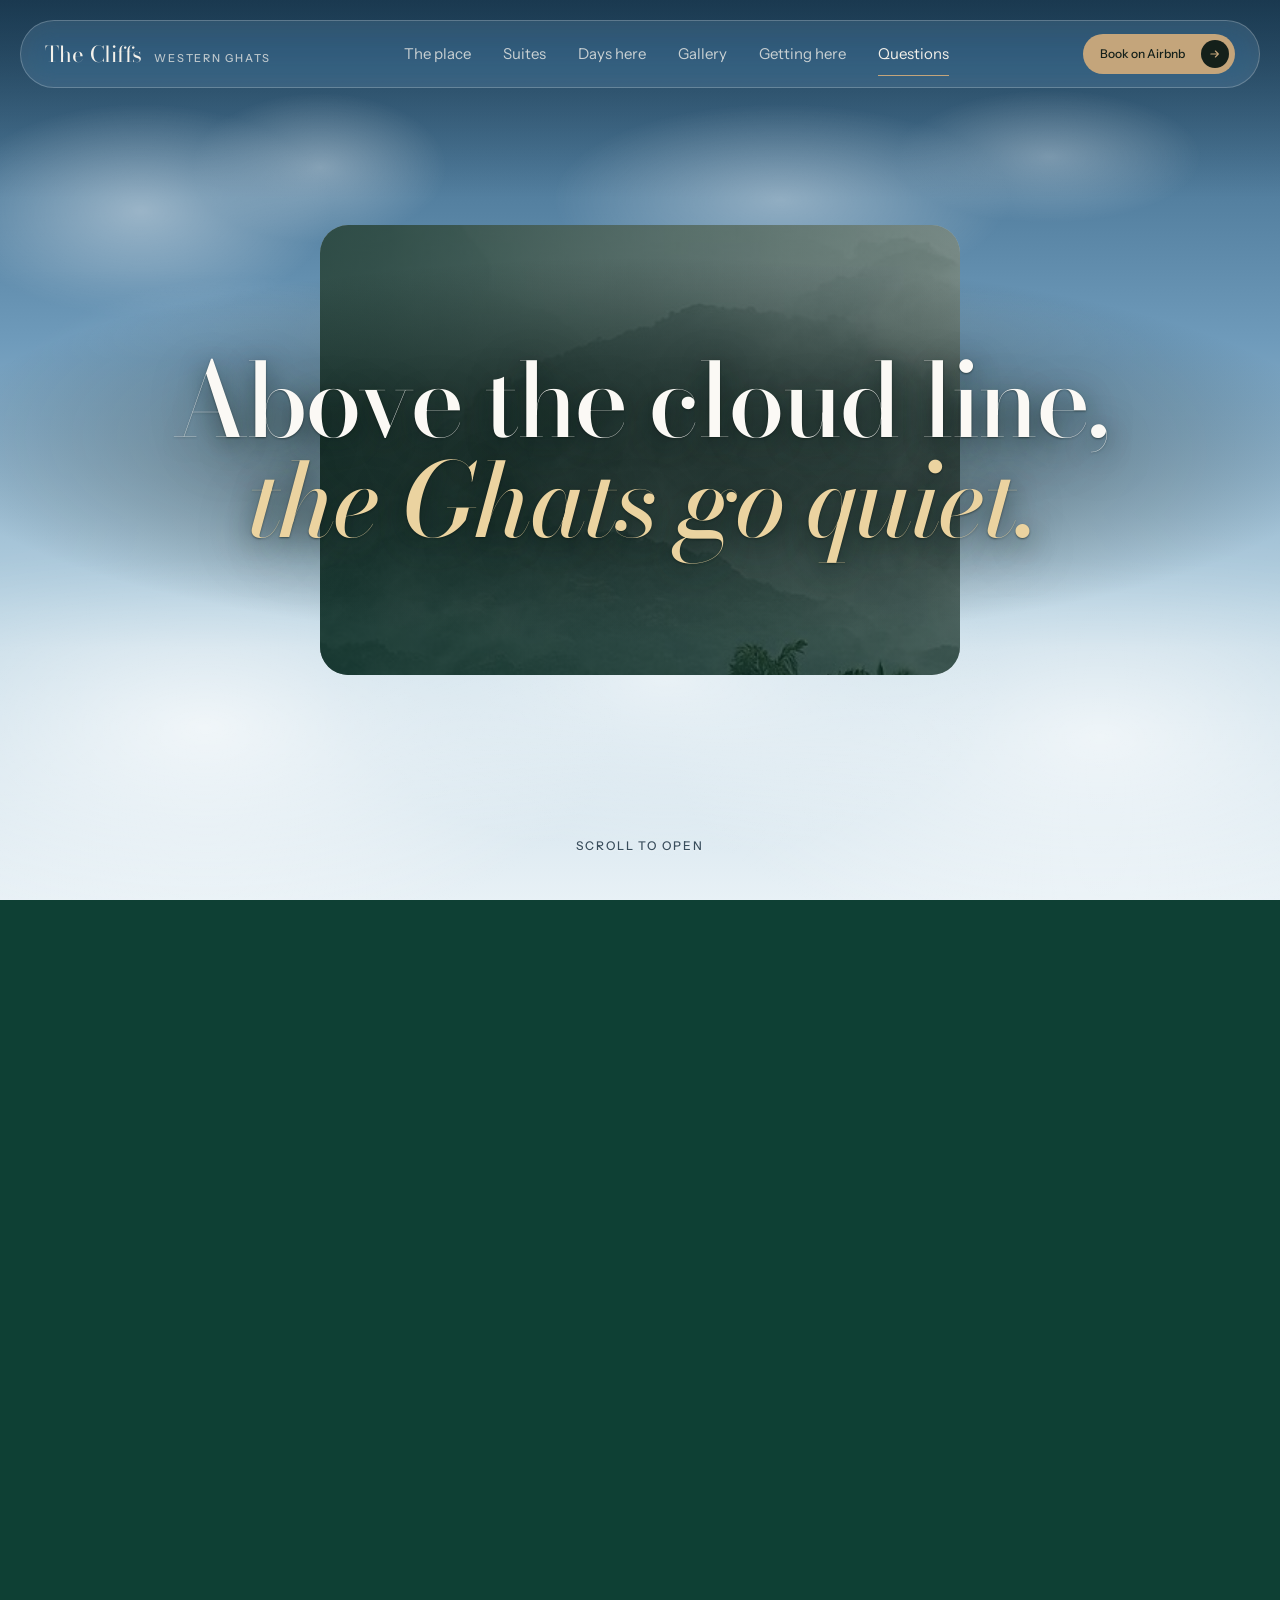
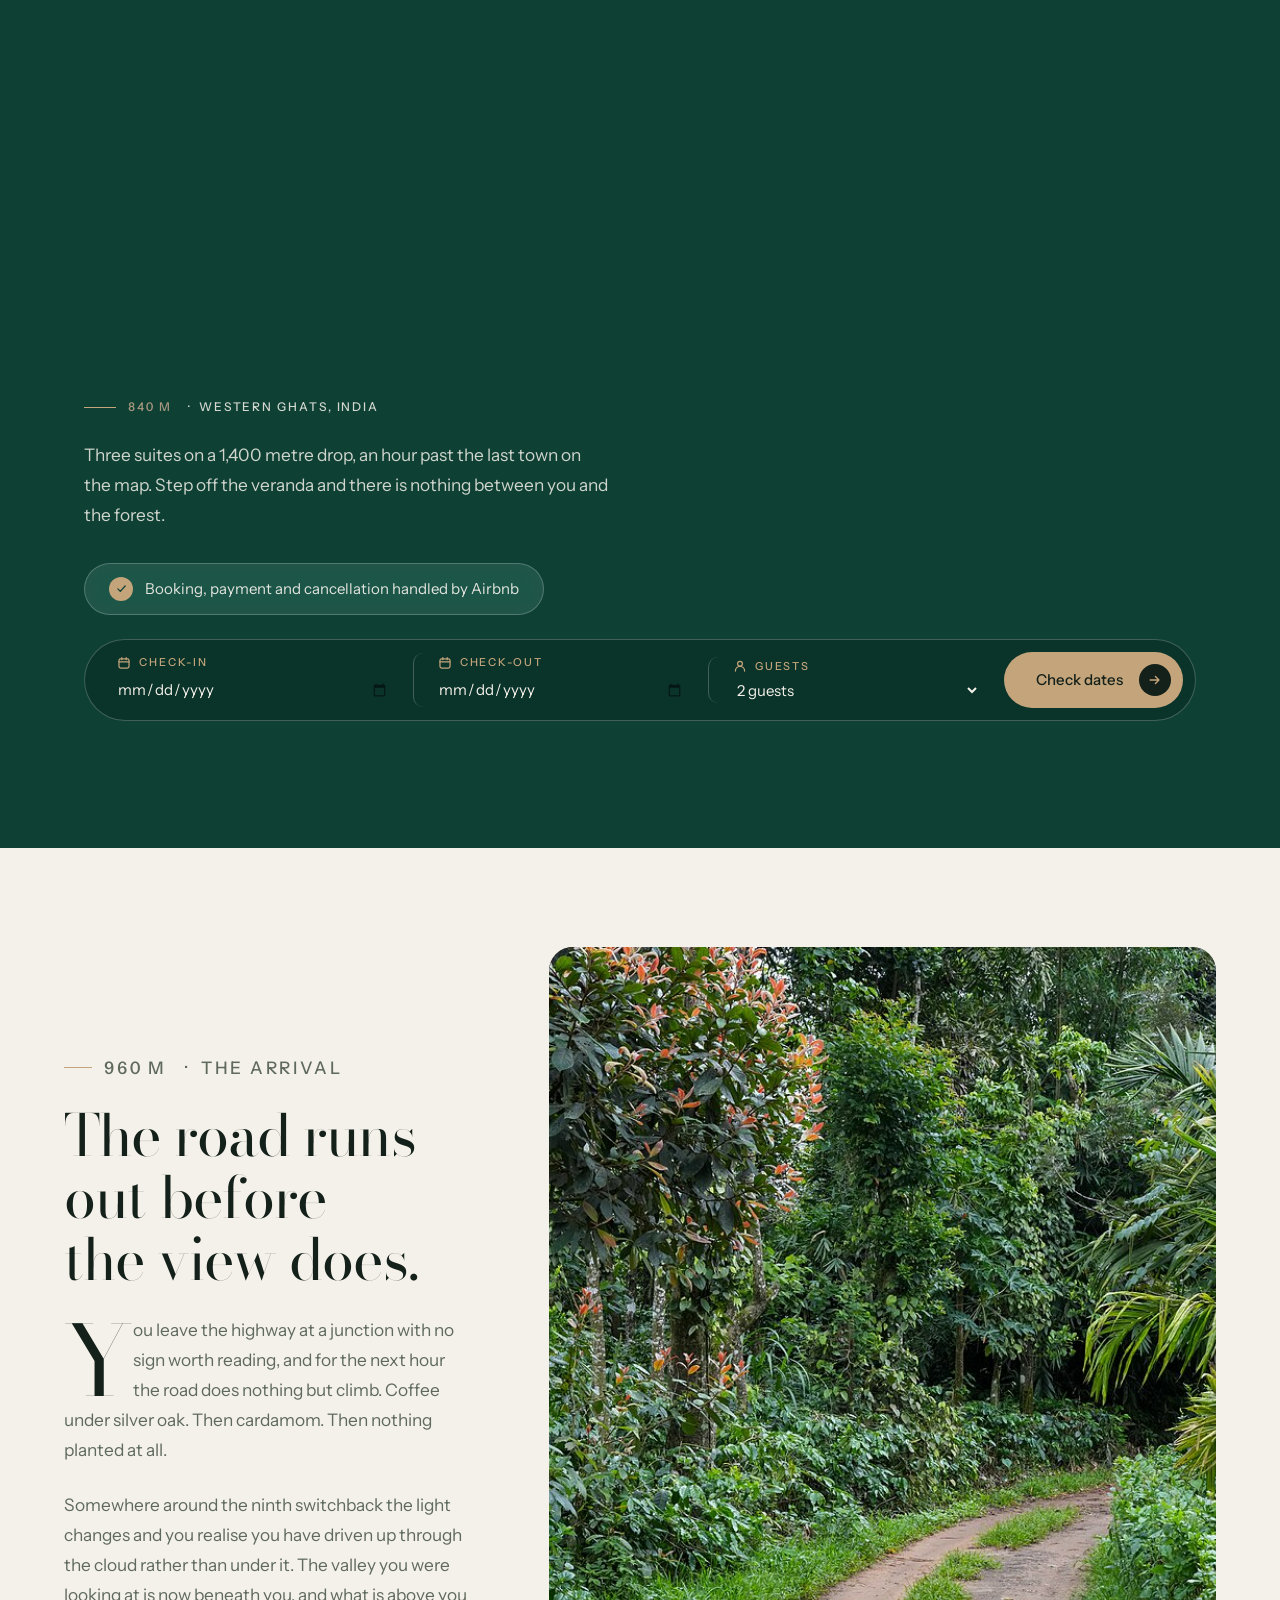
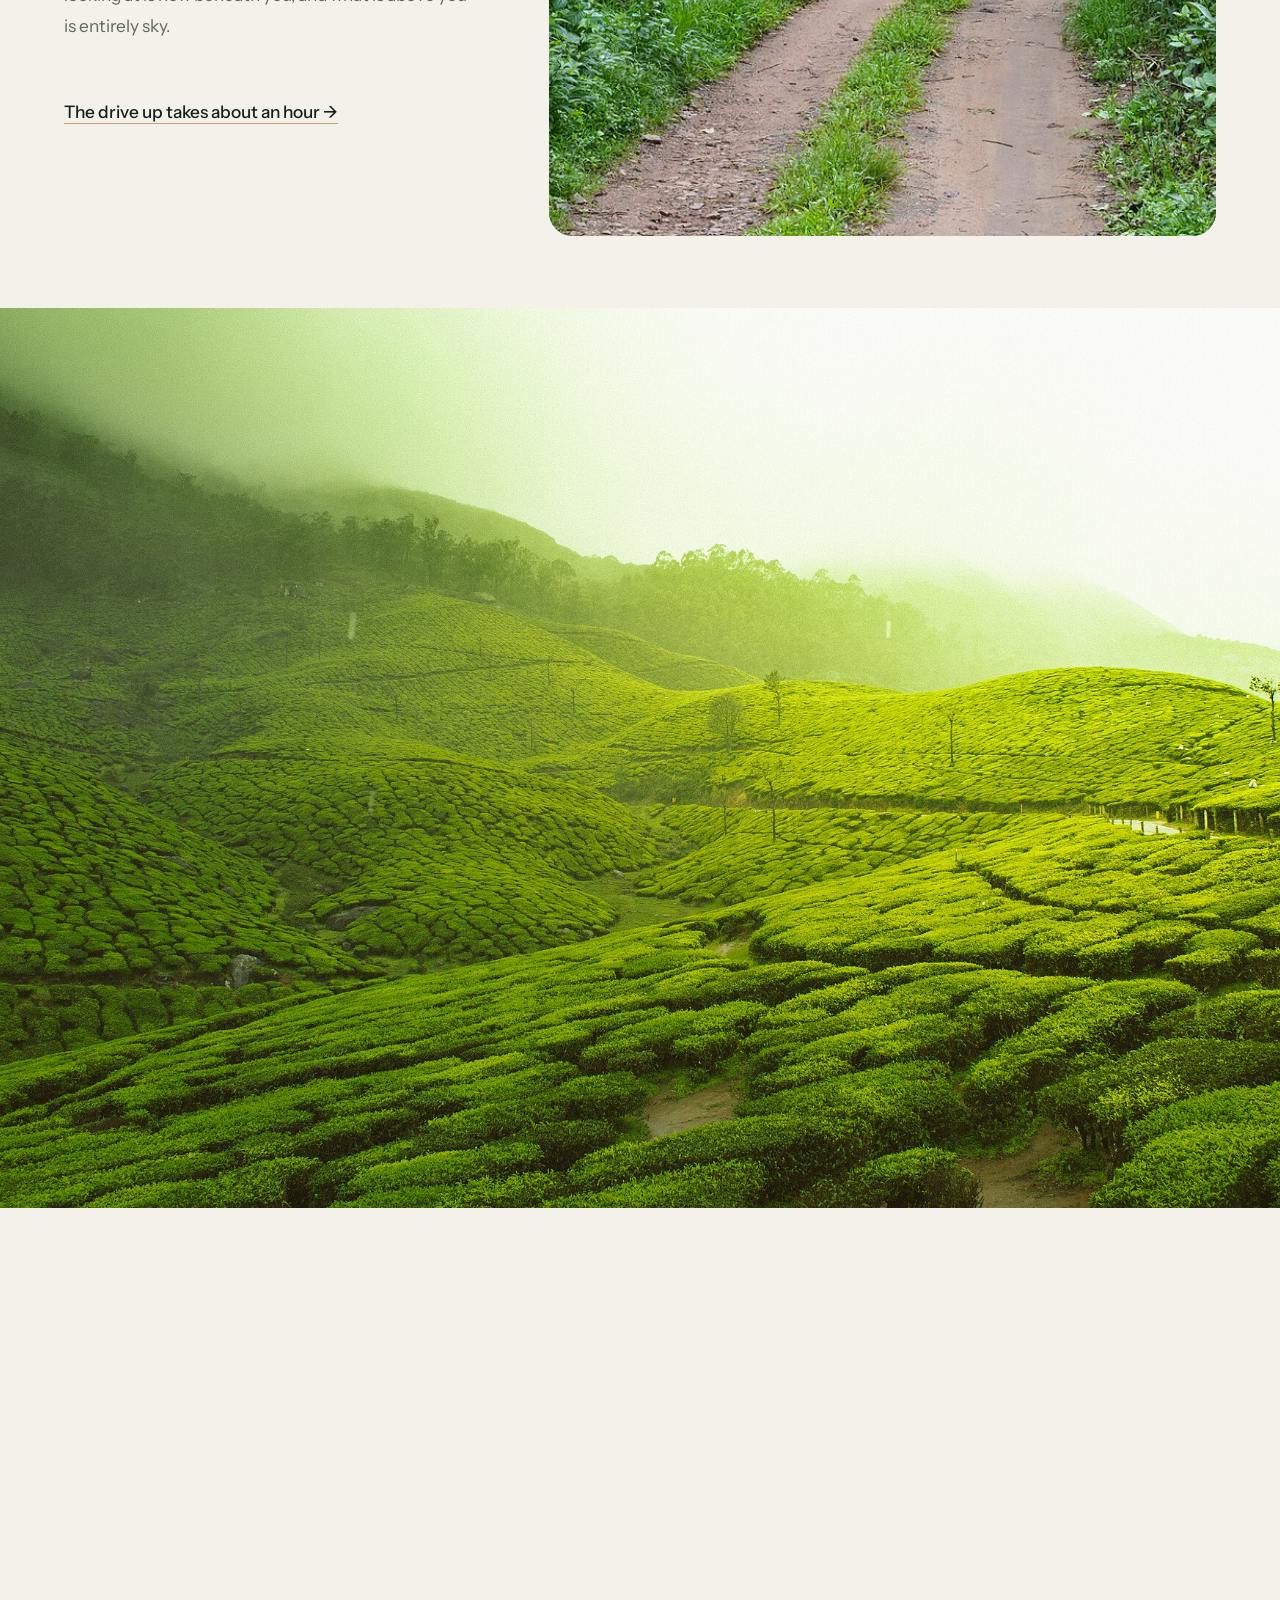
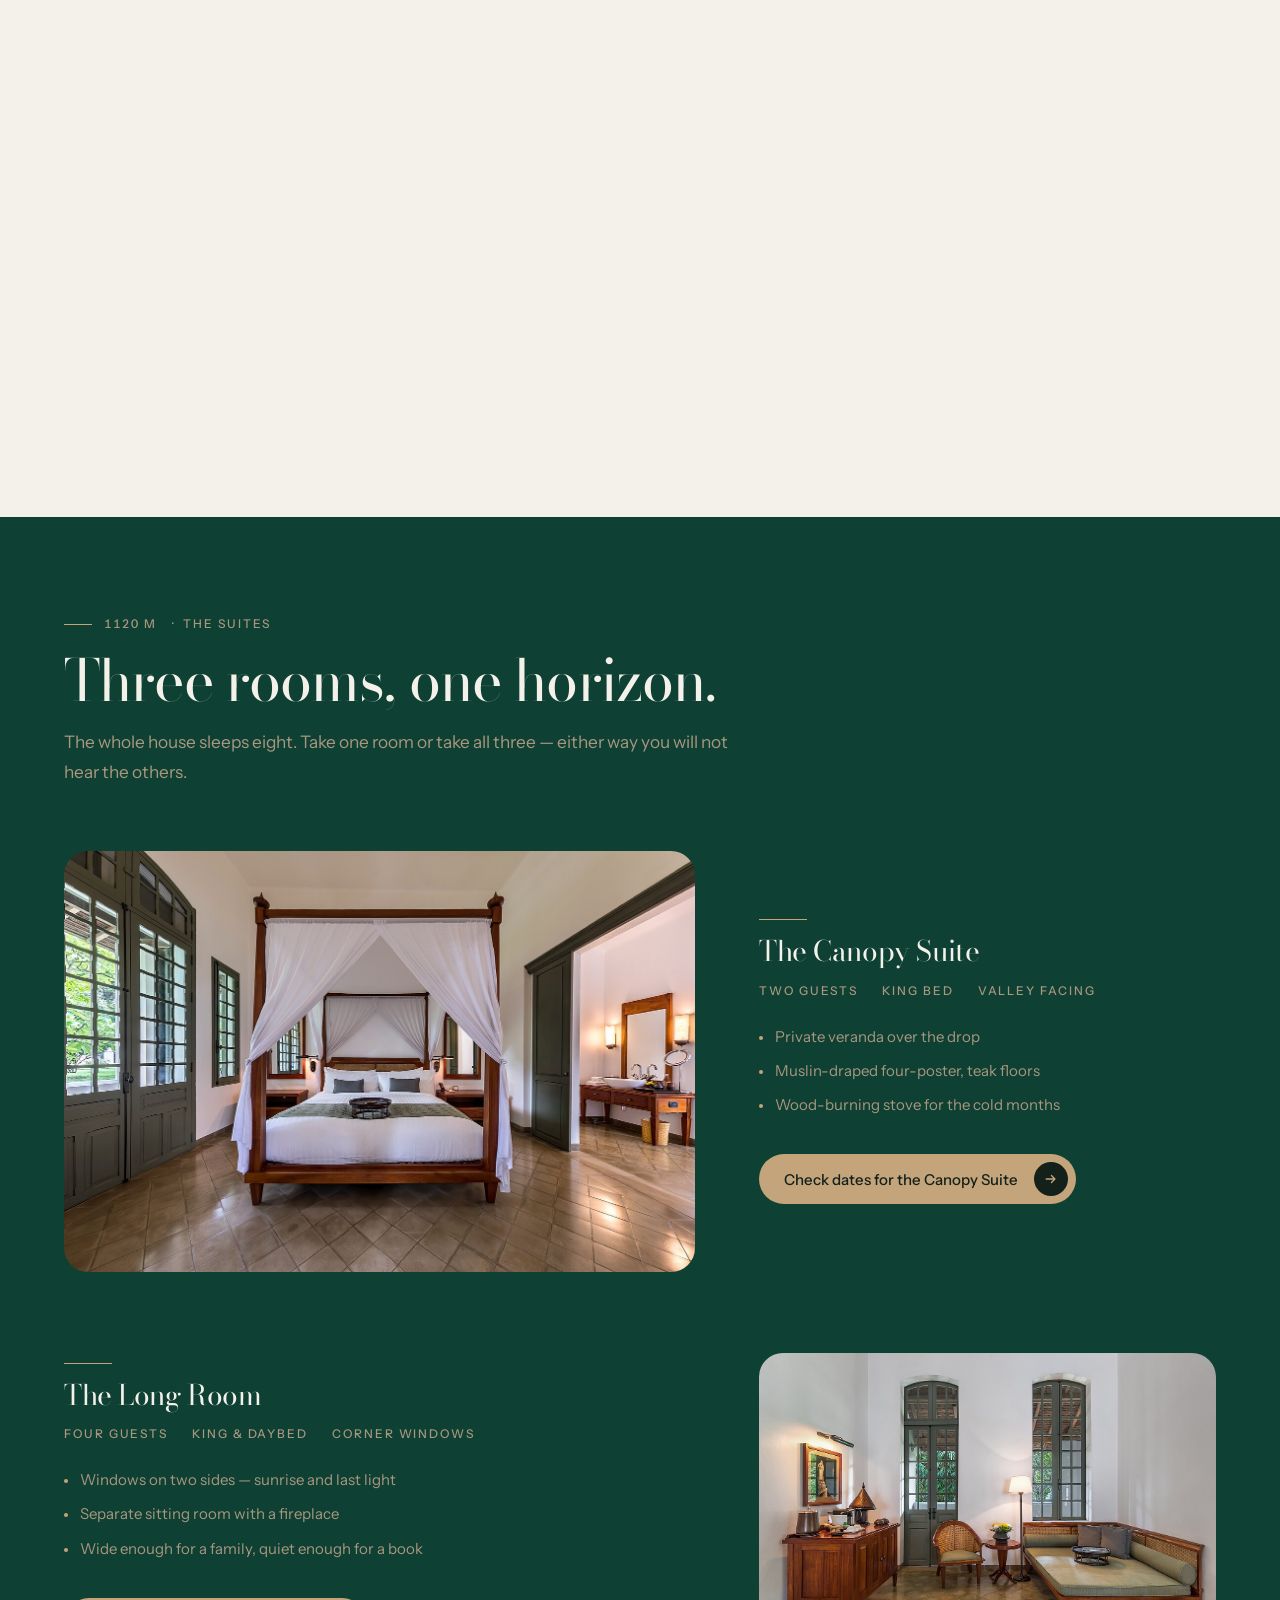
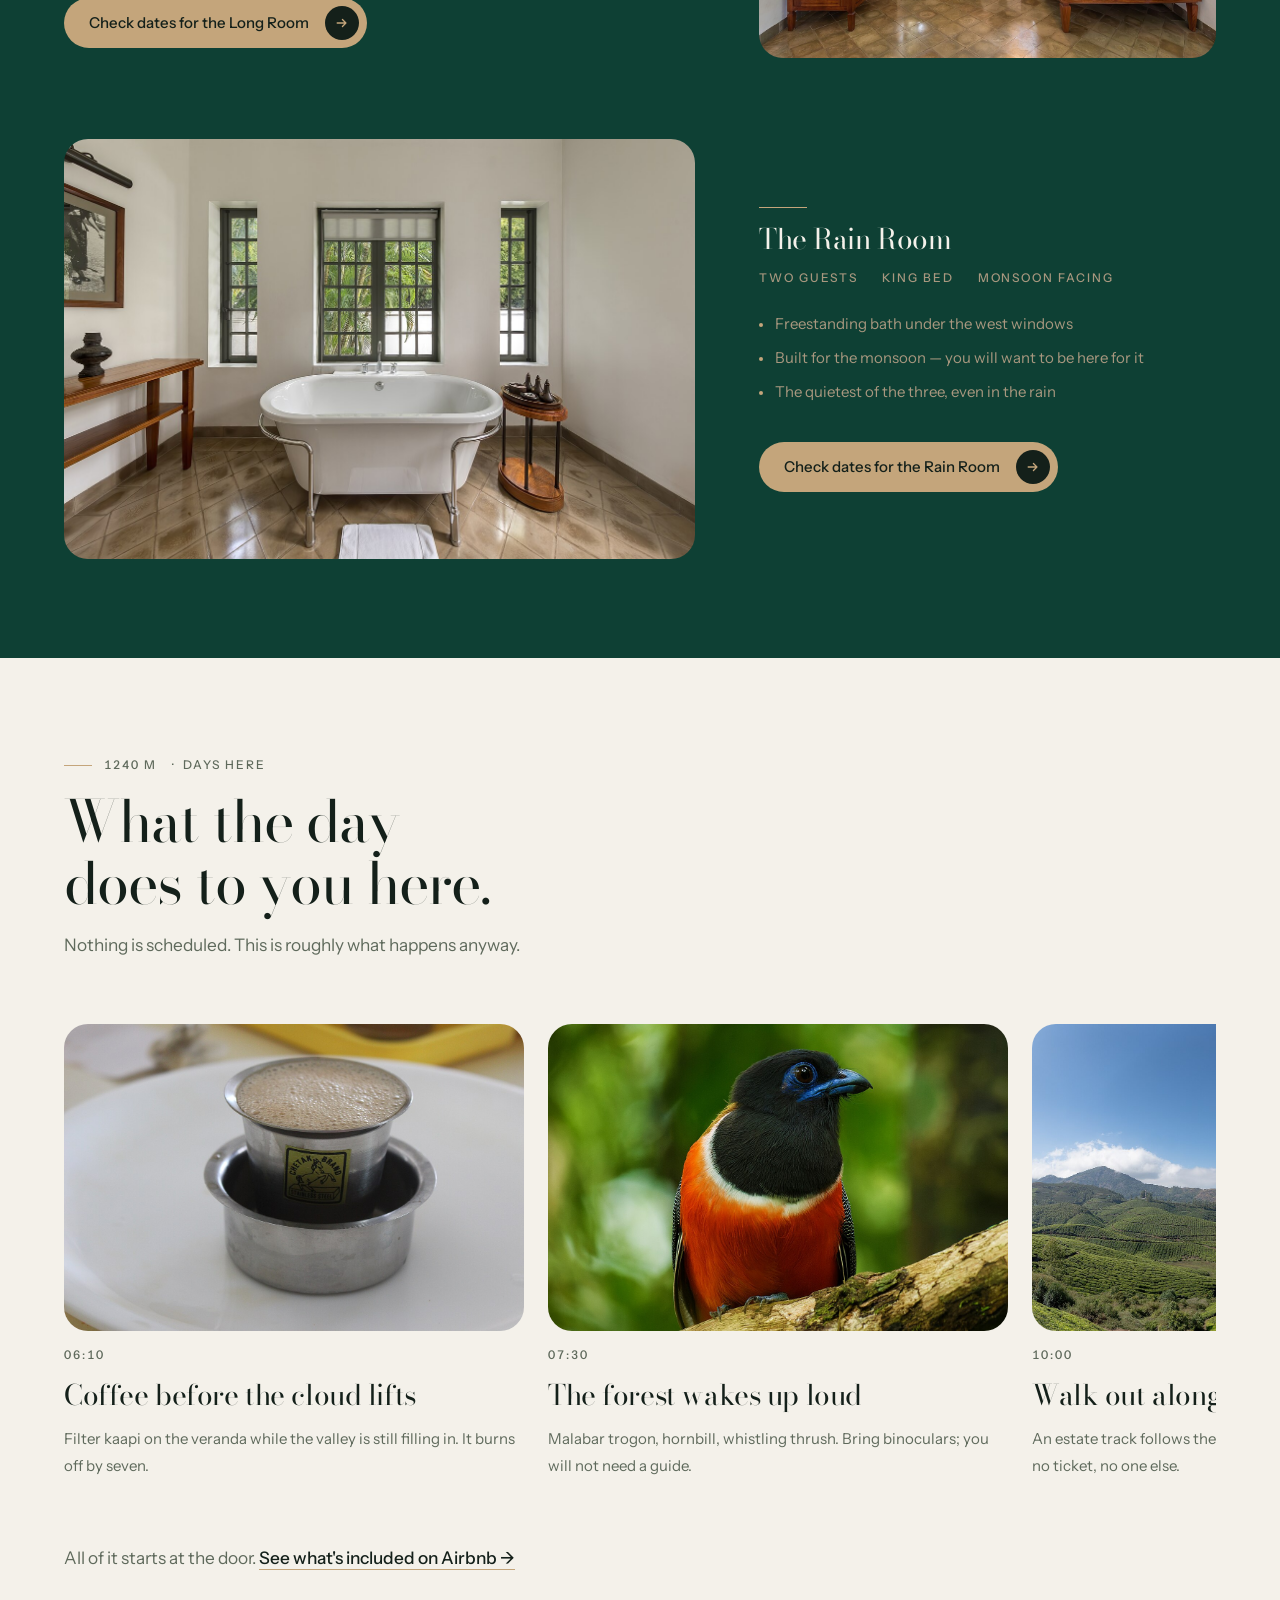
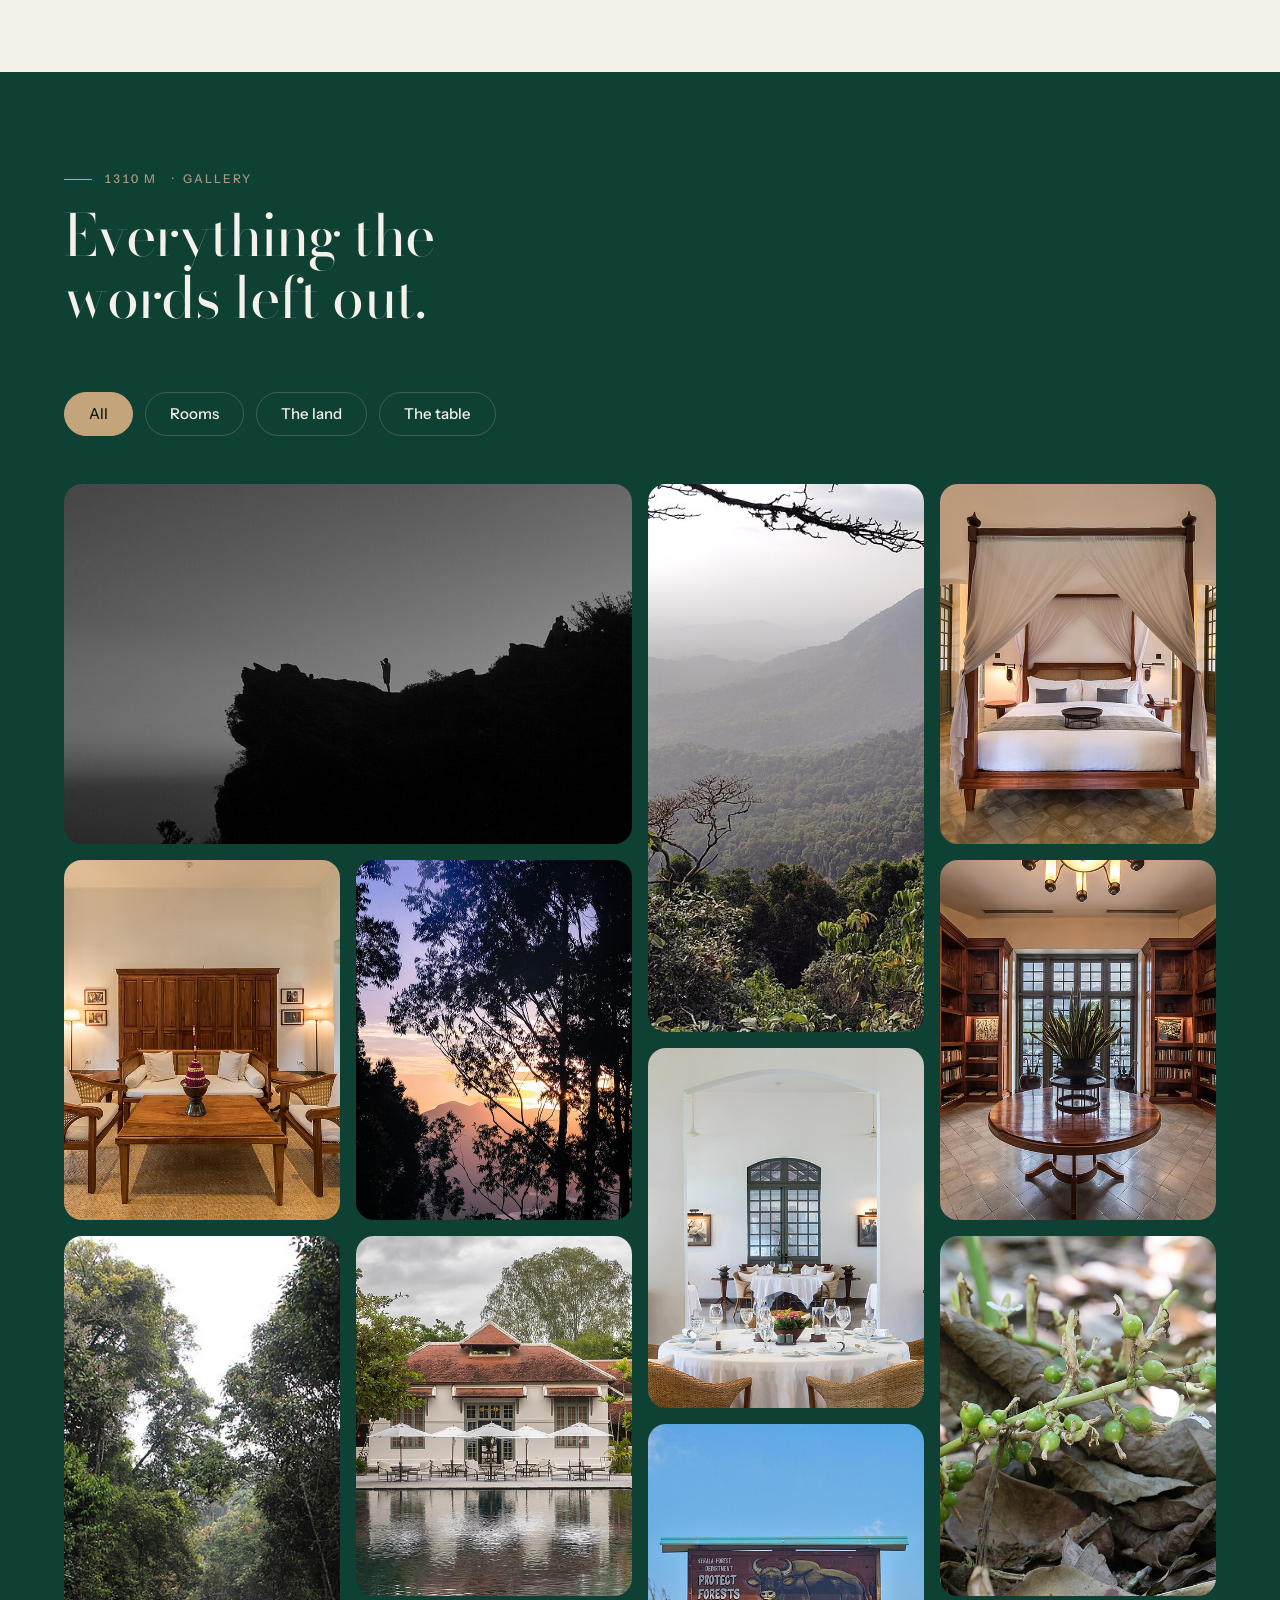
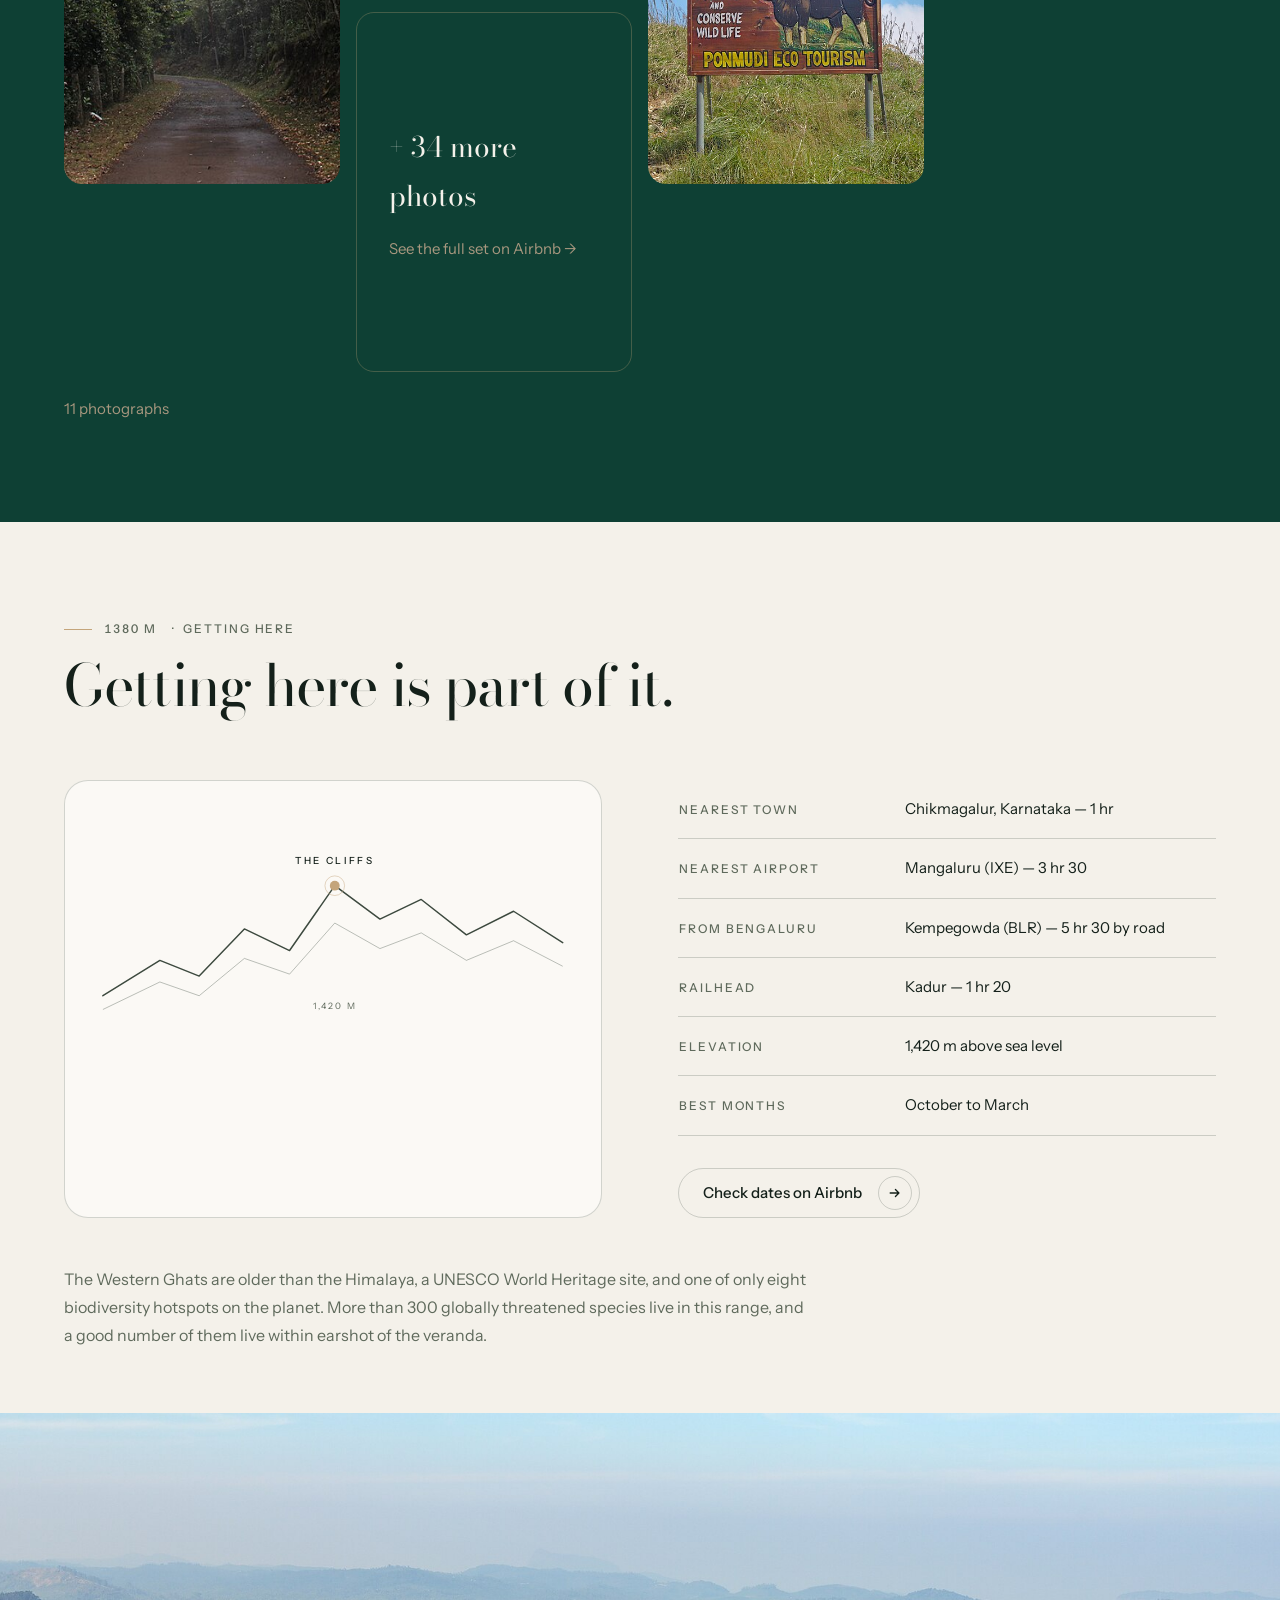
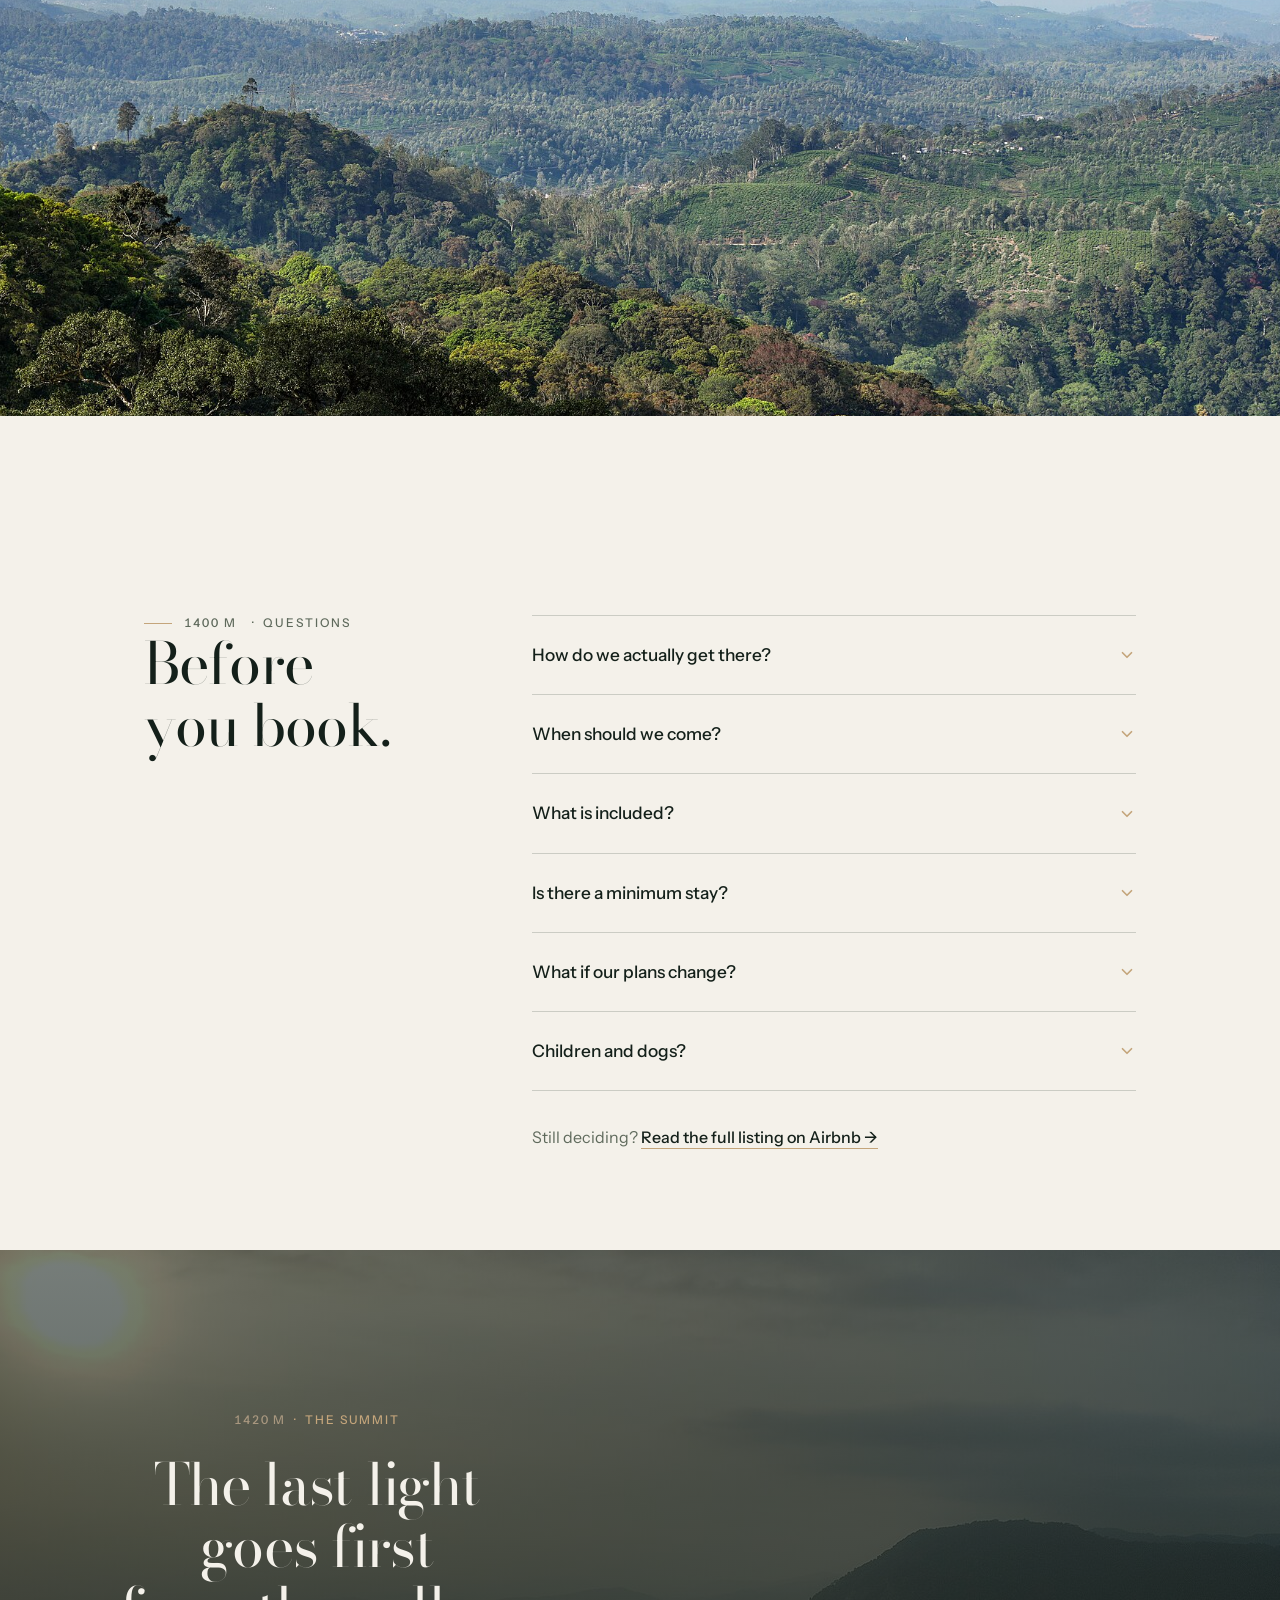
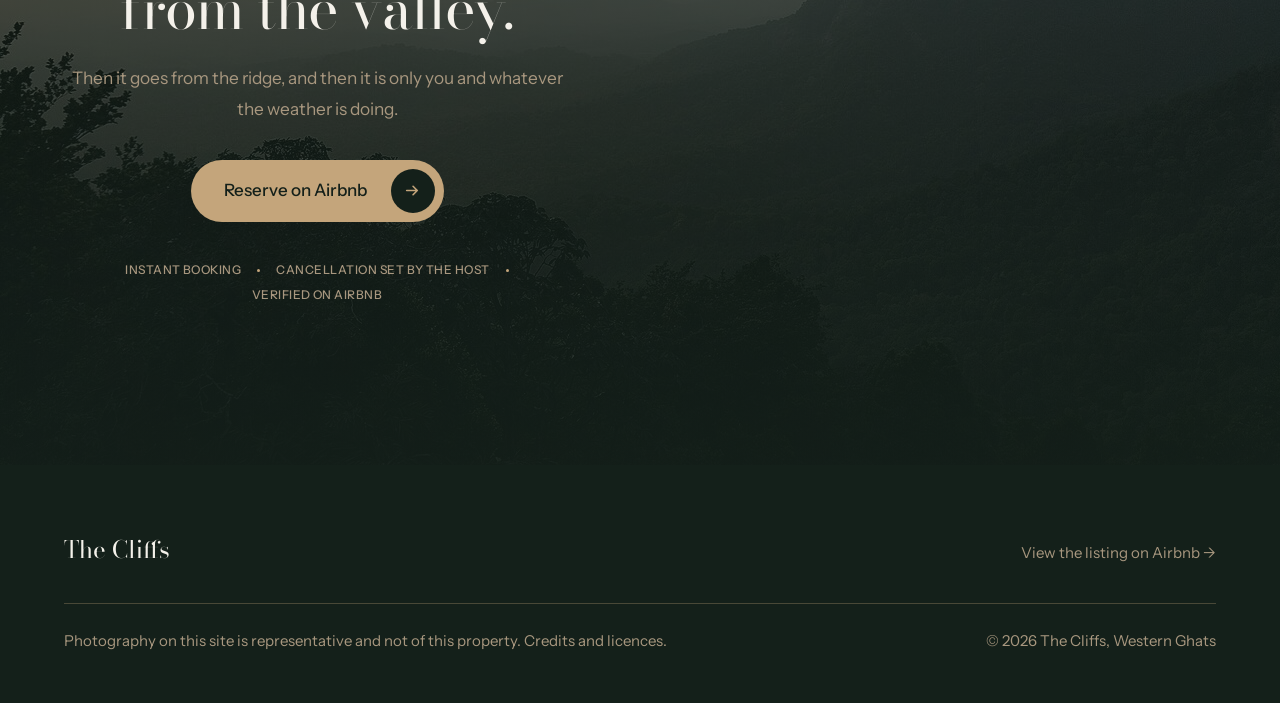
==== index.html @ e624b13c "Fix contrast regressions, add CSP, repair 404 paths, drop dead assets HEADLINE CONTRAST (a regressio" ====
<!DOCTYPE html>
<html lang="en-IN">
<head>
<meta charset="utf-8">
<meta name="viewport" content="width=device-width, initial-scale=1">

<title>The Cliffs — A Clifftop Retreat in the Western Ghats</title>
<meta name="description" content="Three suites at the edge of a 1,400-metre drop in the Western Ghats, an hour past the last town on the map. Booking handled by Airbnb.">
<link rel="canonical" href="https://the-cliffs.netlify.app/">
<!-- Pine, not cream: the first thing on screen is the dark hero card, so
     cream browser chrome sat as a bright band above a dark page on mobile. -->
<meta name="theme-color" content="#0E4034">

<!-- Hero preload before the stylesheets so the preload scanner finds it first.
     The hero image below carries an identical srcset/sizes, or this is wasted. -->
<link rel="preload" as="image" fetchpriority="high"
      imagesrcset="assets/images/hero-cloudline-1280.jpg 1280w,
                   assets/images/hero-cloudline-1920.jpg 1920w"
      imagesizes="100vw">

<meta property="og:type" content="website">
<meta property="og:site_name" content="The Cliffs">
<meta property="og:title" content="The Cliffs — A Clifftop Retreat in the Western Ghats">
<meta property="og:description" content="Three suites at the edge of a 1,400-metre drop in the Western Ghats, an hour past the last town on the map.">
<meta property="og:url" content="https://the-cliffs.netlify.app/">
<meta property="og:image" content="https://the-cliffs.netlify.app/assets/images/og-cover-1280.jpg">
<meta property="og:image:width" content="1280">
<meta property="og:image:height" content="853">
<meta property="og:image:alt" content="Cloud moving through forested ridges in the Western Ghats at first light.">
<meta property="og:locale" content="en_IN">
<meta name="twitter:card" content="summary_large_image">

<link rel="icon" href="favicon.svg" type="image/svg+xml">
<link rel="manifest" href="site.webmanifest">

<link rel="preconnect" href="https://fonts.googleapis.com">
<link rel="preconnect" href="https://fonts.gstatic.com" crossorigin>
<!-- display=optional, not swap.

     With `swap` the browser paints the fallback immediately and then
     re-paints every heading and paragraph the moment the webfont arrives —
     that second pass is the "words load, then get replaced" flicker.

     `optional` gives the font a short window to arrive: if it makes it, it
     is used from the very first paint; if it does not, the fallback is kept
     for this load and the font is cached for the next one. Either way the
     text is only ever painted once — there is no swap.

     This is safe here specifically because the @font-face fallbacks in
     01-tokens.css are metric-adjusted (size-adjust / ascent-override), so
     the fallback occupies identical space and a miss costs no layout. -->
<link rel="stylesheet" href="https://fonts.googleapis.com/css2?family=Bodoni+Moda:ital,opsz,wght@0,6..96,400..500;1,6..96,400..500&family=Instrument+Sans:wght@400;500&display=optional">

<link rel="stylesheet" href="css/01-tokens.css">
<link rel="stylesheet" href="css/02-base.css">
<link rel="stylesheet" href="css/03-layout.css">
<link rel="stylesheet" href="css/04-components.css">
<link rel="stylesheet" href="css/05-sections.css">
<link rel="stylesheet" href="css/06-motion.css">

<!-- Scopes every "hidden until revealed" rule to .js. Without this, a failed
     script would leave the whole page invisible instead of merely unanimated. -->
<script>document.documentElement.classList.add('js');</script>
</head>
<body>

<a class="skip-link" href="#main">Skip to content</a>

<!-- ═══ The Ascent — elevation spine (desktop only, decorative) ═══ -->
<div class="spine" aria-hidden="true">
  <div class="spine__track"><div class="spine__fill"></div></div>
  <div class="spine__readout"><span data-ascent-readout>840 M</span></div>
</div>

<header class="nav" id="nav">
  <div class="container nav__inner">
    <a class="nav__brand" href="#hero">
      The Cliffs
      <small>Western&nbsp;Ghats</small>
    </a>

    <nav class="nav__links" aria-label="Primary">
      <a class="nav__link" href="#place">The place</a>
      <a class="nav__link" href="#suites">Suites</a>
      <a class="nav__link" href="#experiences">Days here</a>
      <a class="nav__link" href="#gallery">Gallery</a>
      <a class="nav__link" href="#location">Getting here</a>
      <a class="nav__link" href="#questions">Questions</a>
    </nav>

    <a class="btn btn--brass btn--sm nav__cta"
       data-cta="nav"
       href="https://www.airbnb.co.in/" target="_blank" rel="noopener">
      Book on Airbnb
      <span class="btn__badge" aria-hidden="true">
        <svg viewBox="0 0 16 16" fill="none" stroke="currentColor" stroke-width="1.5"><path d="M2.5 8h10M8.5 4l4 4-4 4" stroke-linecap="round" stroke-linejoin="round"/></svg>
      </span>
    </a>
  </div>
</header>

<main id="main">

  <!-- ══════════ 1 · HERO — 840 M ══════════
       A clip-path window that opens as you scroll, over a photograph that
       is full-bleed and loaded from the first frame — the mask moves, the
       image does not arrive. The supporting copy and booking bar sit on
       pine below.

       The track supplies the scroll distance; the stage pins to the top of
       it; progress through the track (0 → 1) drives the window, the zoom
       and the headline's pool of shade through one custom property, --hp.

       Nothing here hijacks the wheel. Progress is read from real scroll
       position, so keyboard scrolling, dragging the scrollbar, Page Down,
       Home/End and find-in-page all behave normally.

       Without JS the track collapses and --hp stays 1, so the hero renders
       as a plain full-bleed photograph.                                   -->
  <section class="section hero" id="hero" aria-labelledby="hero-title" data-theme="dark">

    <div class="hero__track">
      <div class="hero__stage">

        <!-- The ground the window sits on, and the reason the section is
             called "Above the cloud line": deep altitude blue overhead,
             thinning to a cloud sea at the foot of the frame, with three
             layers of cloud drifting across it at different speeds. -->
        <div class="hero__sky" aria-hidden="true">
          <div class="hero__weather">
            <span class="hero__clouds hero__clouds--far"></span>
            <span class="hero__clouds hero__clouds--mid"></span>
            <span class="hero__clouds hero__clouds--near"></span>
          </div>
        </div>

        <div class="hero__frame">
          <img data-slot="hero-cloudline"
               src="assets/images/hero-cloudline-1920.jpg"
               srcset="assets/images/hero-cloudline-1280.jpg 1280w,
                       assets/images/hero-cloudline-1920.jpg 1920w"
               sizes="100vw"
               width="1920" height="1280"
               fetchpriority="high" decoding="async"
               class="hero__bg"
               alt="Cloud moving through steep forested ridges in the Western Ghats, palms in the foreground.">
          <div class="hero__scrim" aria-hidden="true"></div>
        </div>

        <h1 class="hero__title" id="hero-title">
          <span class="hero__word hero__word--in">Above the cloud&nbsp;line,</span>
          <span class="hero__word hero__word--out">the Ghats go&nbsp;quiet.</span>
        </h1>

        <p class="label hero__cue" aria-hidden="true">Scroll to open</p>
      </div>
    </div>

    <div class="hero__after">
      <div class="hero__inner">
        <p class="label hero__eyebrow">
          <span class="altitude">840 M</span> &nbsp;·&nbsp; Western Ghats, India
        </p>

        <p class="hero__lead">
          Three suites on a 1,400&nbsp;metre drop, an hour past the last town
          on the map. Step off the veranda and there is nothing between you
          and the forest.
        </p>

        <p class="trust-pill trust-pill--glass">
          <span class="trust-pill__mark" aria-hidden="true">
            <svg viewBox="0 0 16 16" fill="none" stroke="currentColor" stroke-width="1.6"><path d="M3.5 8.5l3 3 6-6.5" stroke-linecap="round" stroke-linejoin="round"/></svg>
          </span>
          Booking, payment and cancellation handled by Airbnb
        </p>
      </div>

        <!-- Unlike the reference's decorative search bar, this one works:
             the dates and guest count are appended to the Airbnb URL as
             check_in / check_out / adults, so the listing opens already
             filled in. With JS off the button still links to the listing. -->
        <div class="checkbar" role="group" aria-labelledby="checkbar-title">
          <h2 class="sr-only" id="checkbar-title">Check availability</h2>

          <div class="checkbar__field">
            <label class="checkbar__label" for="cb-in">
              <svg viewBox="0 0 16 16" fill="none" stroke="currentColor" stroke-width="1.4" aria-hidden="true"><rect x="2.25" y="3.25" width="11.5" height="10.5" rx="2"/><path d="M2.25 6.75h11.5M5.5 1.75v2.5M10.5 1.75v2.5" stroke-linecap="round"/></svg>
              Check-in
            </label>
            <input class="checkbar__input" type="date" id="cb-in" data-checkbar="in">
          </div>

          <div class="checkbar__field">
            <label class="checkbar__label" for="cb-out">
              <svg viewBox="0 0 16 16" fill="none" stroke="currentColor" stroke-width="1.4" aria-hidden="true"><rect x="2.25" y="3.25" width="11.5" height="10.5" rx="2"/><path d="M2.25 6.75h11.5M5.5 1.75v2.5M10.5 1.75v2.5" stroke-linecap="round"/></svg>
              Check-out
            </label>
            <input class="checkbar__input" type="date" id="cb-out" data-checkbar="out">
          </div>

          <div class="checkbar__field">
            <label class="checkbar__label" for="cb-guests">
              <svg viewBox="0 0 16 16" fill="none" stroke="currentColor" stroke-width="1.4" aria-hidden="true"><circle cx="8" cy="5.5" r="2.75"/><path d="M2.75 13.75c0-2.9 2.35-5.25 5.25-5.25s5.25 2.35 5.25 5.25" stroke-linecap="round"/></svg>
              Guests
            </label>
            <select class="checkbar__input" id="cb-guests" data-checkbar="guests">
              <option value="">Add guests</option>
              <option value="1">1 guest</option>
              <option value="2" selected>2 guests</option>
              <option value="3">3 guests</option>
              <option value="4">4 guests</option>
              <option value="5">5 guests</option>
              <option value="6">6 guests</option>
              <option value="7">7 guests</option>
              <option value="8">8 guests</option>
            </select>
          </div>

          <a class="checkbar__go" data-cta="checkbar" data-checkbar="go"
             href="https://www.airbnb.co.in/" target="_blank" rel="noopener">
            <span class="checkbar__go-text">Check dates</span>
            <span class="checkbar__go-badge" aria-hidden="true">
              <svg viewBox="0 0 16 16" fill="none" stroke="currentColor" stroke-width="1.6"><path d="M2.5 8h10M8.5 4l4 4-4 4" stroke-linecap="round" stroke-linejoin="round"/></svg>
            </span>
            <span class="sr-only"> on Airbnb, opens in a new tab</span>
          </a>
        </div>
    </div>
  </section>


  <!-- ══════════ 2 · THE PLACE — 960 M ══════════ -->
  <section class="section place" id="place" aria-labelledby="place-title">
    <div class="container">

      <div class="split">
        <div class="place__prose reveal">
          <p class="label section-head__eyebrow">
            <span class="altitude">960 M</span> &nbsp;·&nbsp; The arrival
          </p>
          <h2 id="place-title">The road runs out before the view&nbsp;does.</h2>
          <p class="place__lede">
            You leave the highway at a junction with no sign worth reading, and for
            the next hour the road does nothing but climb. Coffee under silver oak.
            Then cardamom. Then nothing planted at all.
          </p>
          <p>
            Somewhere around the ninth switchback the light changes and you realise
            you have driven up through the cloud rather than under it. The valley
            you were looking at is now beneath you, and what is above you is
            entirely sky.
          </p>
          <p class="place__onward">
            <a class="link-inline" href="#location">The drive up takes about an hour &rarr;</a>
          </p>
        </div>

        <div class="place__media reveal reveal-img reveal--right">
          <div class="frame">
            <img data-slot="place-road"
                 src="assets/images/place-road-1280.jpg"
                 sizes="(min-width: 900px) 56vw, 92vw"
                 width="1280" height="853"
                 loading="lazy" decoding="async"
                 alt="A red laterite track climbing through dense coffee plantation and palms.">
          </div>
        </div>
      </div>

    </div>

    <!-- Pinned band: holds while the page scrolls past it -->
    <div class="place__band bleed">
      <div class="place__band-sticky">
        <div class="frame">
          <img data-slot="place-band"
               src="assets/images/place-band-1920.jpg"
               sizes="100vw"
               width="1920" height="1280"
               loading="lazy" decoding="async"
               class="place__band-img"
               alt="Mist rolling low across terraced tea slopes in the Western Ghats.">
          <!-- No .mist here, for the same reason as the hero: this photograph
               is already three-quarters cloud, and the overlay bleached it to
               near-white. The mist belongs on crisp images, not misty ones. -->
        </div>
      </div>
    </div>
  </section>


  <!-- ══════════ 3 · THE SUITES — 1120 M ══════════ -->
  <section class="section suites" id="suites" data-theme="dark" aria-labelledby="suites-title">
    <div class="container">

      <div class="section-head reveal">
        <p class="label section-head__eyebrow">
          <span class="altitude">1120 M</span> &nbsp;·&nbsp; The suites
        </p>
        <h2 id="suites-title">Three rooms, one horizon.</h2>
        <p class="section-head__lead">
          The whole house sleeps eight. Take one room or take all three — either way
          you will not hear the others.
        </p>
      </div>

      <div class="suites__list">

        <article class="suite reveal reveal--group">
          <div class="suite__media">
            <div class="frame">
              <img data-slot="suite-canopy"
                   src="assets/images/suite-canopy-1280.jpg"
                   srcset="assets/images/suite-canopy-1280.jpg 1280w,
                           assets/images/suite-canopy-1920.jpg 1920w"
                   sizes="(min-width: 900px) 52vw, 92vw"
                   width="1920" height="1280"
                   loading="lazy" decoding="async"
                   alt="A four-poster teak bed with white muslin drapes, terracotta floor and tall shuttered doors open to greenery.">
            </div>
          </div>
          <div class="suite__body">
            <div class="suite__rule" aria-hidden="true"></div>
            <h3>The Canopy Suite</h3>
            <p class="label suite__meta"><span>Two guests</span><span>King bed</span><span>Valley facing</span></p>
            <ul class="suite__amenities">
              <li>Private veranda over the drop</li>
              <li>Muslin-draped four-poster, teak floors</li>
              <li>Wood-burning stove for the cold months</li>
            </ul>
            <a class="btn btn--brass suite__cta"
               data-cta="suite-canopy"
               href="https://www.airbnb.co.in/" target="_blank" rel="noopener">
              Check dates for the Canopy Suite
              <span class="btn__badge" aria-hidden="true">
                <svg viewBox="0 0 16 16" fill="none" stroke="currentColor" stroke-width="1.5"><path d="M2.5 8h10M8.5 4l4 4-4 4" stroke-linecap="round" stroke-linejoin="round"/></svg>
              </span>
            </a>
          </div>
        </article>

        <article class="suite suite--flip reveal reveal--group">
          <div class="suite__media">
            <div class="frame">
              <img data-slot="suite-veranda"
                   src="assets/images/suite-veranda-1280.jpg"
                   srcset="assets/images/suite-veranda-1280.jpg 1280w,
                           assets/images/suite-veranda-1920.jpg 1920w"
                   sizes="(min-width: 900px) 52vw, 92vw"
                   width="1920" height="1280"
                   loading="lazy" decoding="async"
                   alt="A sitting room with a low teak daybed, cane armchairs and arched doors opening onto the garden.">
            </div>
          </div>
          <div class="suite__body">
            <div class="suite__rule" aria-hidden="true"></div>
            <h3>The Long Room</h3>
            <p class="label suite__meta"><span>Four guests</span><span>King &amp; daybed</span><span>Corner windows</span></p>
            <ul class="suite__amenities">
              <li>Windows on two sides — sunrise and last light</li>
              <li>Separate sitting room with a fireplace</li>
              <li>Wide enough for a family, quiet enough for a book</li>
            </ul>
            <a class="btn btn--brass suite__cta"
               data-cta="suite-long-room"
               href="https://www.airbnb.co.in/" target="_blank" rel="noopener">
              Check dates for the Long Room
              <span class="btn__badge" aria-hidden="true">
                <svg viewBox="0 0 16 16" fill="none" stroke="currentColor" stroke-width="1.5"><path d="M2.5 8h10M8.5 4l4 4-4 4" stroke-linecap="round" stroke-linejoin="round"/></svg>
              </span>
            </a>
          </div>
        </article>

        <article class="suite reveal reveal--group">
          <div class="suite__media">
            <div class="frame">
              <img data-slot="suite-bath"
                   src="assets/images/suite-bath-1280.jpg"
                   srcset="assets/images/suite-bath-1280.jpg 1280w,
                           assets/images/suite-bath-1920.jpg 1920w"
                   sizes="(min-width: 900px) 52vw, 92vw"
                   width="1920" height="1280"
                   loading="lazy" decoding="async"
                   alt="A freestanding bath below three tall green-framed windows looking onto palms.">
            </div>
          </div>
          <div class="suite__body">
            <div class="suite__rule" aria-hidden="true"></div>
            <h3>The Rain Room</h3>
            <p class="label suite__meta"><span>Two guests</span><span>King bed</span><span>Monsoon facing</span></p>
            <ul class="suite__amenities">
              <li>Freestanding bath under the west windows</li>
              <li>Built for the monsoon — you will want to be here for it</li>
              <li>The quietest of the three, even in the rain</li>
            </ul>
            <a class="btn btn--brass suite__cta"
               data-cta="suite-rain-room"
               href="https://www.airbnb.co.in/" target="_blank" rel="noopener">
              Check dates for the Rain Room
              <span class="btn__badge" aria-hidden="true">
                <svg viewBox="0 0 16 16" fill="none" stroke="currentColor" stroke-width="1.5"><path d="M2.5 8h10M8.5 4l4 4-4 4" stroke-linecap="round" stroke-linejoin="round"/></svg>
              </span>
            </a>
          </div>
        </article>

      </div>
    </div>
  </section>


  <!-- ══════════ 4 · EXPERIENCES — 1240 M ══════════ -->
  <section class="section exp" id="experiences" aria-labelledby="exp-title">
    <div class="container">
      <div class="section-head reveal">
        <p class="label section-head__eyebrow">
          <span class="altitude">1240 M</span> &nbsp;·&nbsp; Days here
        </p>
        <h2 id="exp-title">What the day does to you&nbsp;here.</h2>
        <p class="section-head__lead">
          Nothing is scheduled. This is roughly what happens anyway.
        </p>
      </div>
    </div>

    <div class="exp__rail-wrap">
      <div class="exp__pin">
        <div class="container">
          <ul class="rail" tabindex="0" aria-label="Things to do at The Cliffs — scroll horizontally">

            <li class="rail__panel">
              <div class="frame">
                <img data-slot="exp-coffee" src="assets/images/exp-coffee-1280.jpg"
                     sizes="(min-width: 900px) 40vw, 78vw" width="1280" height="853"
                     loading="lazy" decoding="async"
                     alt="A steel tumbler of South Indian filter coffee, poured and frothing.">
              </div>
              <p class="label rail__index">06:10</p>
              <h3 class="rail__title">Coffee before the cloud lifts</h3>
              <p class="rail__text">Filter kaapi on the veranda while the valley is still filling in. It burns off by seven.</p>
            </li>

            <li class="rail__panel">
              <div class="frame">
                <img data-slot="exp-trogon" src="assets/images/exp-trogon-1280.jpg"
                     sizes="(min-width: 900px) 40vw, 78vw" width="1280" height="853"
                     loading="lazy" decoding="async"
                     alt="A Malabar trogon perched on a mossy branch, orange breast against green forest.">
              </div>
              <p class="label rail__index">07:30</p>
              <h3 class="rail__title">The forest wakes up loud</h3>
              <p class="rail__text">Malabar trogon, hornbill, whistling thrush. Bring binoculars; you will not need a guide.</p>
            </li>

            <li class="rail__panel">
              <div class="frame">
                <img data-slot="exp-tea" src="assets/images/exp-tea-1920.jpg"
                     sizes="(min-width: 900px) 40vw, 78vw" width="1920" height="839"
                     loading="lazy" decoding="async"
                     alt="Terraced tea slopes rolling away toward distant peaks under a wide sky.">
              </div>
              <p class="label rail__index">10:00</p>
              <h3 class="rail__title">Walk out along the ridge</h3>
              <p class="rail__text">An estate track follows the contour for four kilometres. No gates, no ticket, no one else.</p>
            </li>

            <li class="rail__panel">
              <div class="frame">
                <img data-slot="exp-waterfall" src="assets/images/exp-waterfall-1280.jpg"
                     sizes="(min-width: 900px) 40vw, 78vw" width="1280" height="853"
                     loading="lazy" decoding="async"
                     alt="A waterfall falling through dense green forest in the Western Ghats.">
              </div>
              <p class="label rail__index">15:00</p>
              <h3 class="rail__title">Down to the water</h3>
              <p class="rail__text">Forty minutes down through shola forest to a pool cold enough to make you shout.</p>
            </li>

            <li class="rail__panel">
              <div class="frame">
                <img data-slot="exp-spa" src="assets/images/exp-spa-1280.jpg"
                     sizes="(min-width: 900px) 40vw, 78vw" width="1280" height="853"
                     loading="lazy" decoding="async"
                     alt="A quiet treatment room with a made massage bed and shuttered windows.">
              </div>
              <p class="label rail__index">18:45</p>
              <h3 class="rail__title">Then nothing at all</h3>
              <p class="rail__text">A treatment can be arranged in the room. Most people just sit outside until it is dark.</p>
            </li>

          </ul>
        </div>
      </div>
    </div>

    <div class="container">
      <p class="exp__close reveal">
        All of it starts at the door.
        <a class="link-inline" data-cta="experiences"
           href="https://www.airbnb.co.in/" target="_blank" rel="noopener">See what's included on Airbnb &rarr;</a>
      </p>
    </div>
  </section>


  <!-- ══════════ 5 · GALLERY — 1310 M ══════════ -->
  <section class="section gallery-section" id="gallery" data-theme="dark" aria-labelledby="gallery-title">
    <div class="container">

      <div class="section-head reveal">
        <p class="label section-head__eyebrow">
          <span class="altitude">1310 M</span> &nbsp;·&nbsp; Gallery
        </p>
        <h2 id="gallery-title">Everything the words left out.</h2>
      </div>

      <div class="filters" role="group" aria-label="Filter photographs">
        <button class="filter" type="button" data-filter="all"   aria-pressed="true">All</button>
        <button class="filter" type="button" data-filter="rooms" aria-pressed="false">Rooms</button>
        <button class="filter" type="button" data-filter="land"  aria-pressed="false">The land</button>
        <button class="filter" type="button" data-filter="table" aria-pressed="false">The table</button>
      </div>

      <ul class="gallery reveal reveal--group" id="gallery-grid">

        <li class="gallery__item gallery__item--wide" data-cat="land" style="--i:0">
          <button class="gallery__btn" type="button" data-slot="gallery-cliff-figure" data-full="assets/images/gallery-cliff-figure-1920.jpg">
            <img src="assets/images/gallery-cliff-figure-960.jpg" sizes="(min-width:1180px) 45vw, (min-width:760px) 60vw, 92vw"
                 width="960" height="540" loading="lazy" decoding="async"
                 alt="A lone figure standing at the edge of a cliff, silhouetted against the last light.">
          </button>
        </li>

        <li class="gallery__item gallery__item--tall" data-cat="land" style="--i:1">
          <button class="gallery__btn" type="button" data-slot="gallery-mist-layers" data-full="assets/images/gallery-mist-layers-1920.jpg">
            <img src="assets/images/gallery-mist-layers-960.jpg" sizes="(min-width:1180px) 22vw, (min-width:760px) 30vw, 45vw"
                 width="960" height="723" loading="lazy" decoding="async"
                 alt="Layer upon layer of forested ridges fading into haze.">
          </button>
        </li>

        <li class="gallery__item" data-cat="rooms" style="--i:2">
          <button class="gallery__btn" type="button" data-slot="gallery-suite-bed" data-full="assets/images/gallery-suite-bed-1920.jpg">
            <img src="assets/images/gallery-suite-bed-960.jpg" sizes="(min-width:1180px) 22vw, (min-width:760px) 30vw, 45vw"
                 width="960" height="720" loading="lazy" decoding="async"
                 alt="A canopy bed with white drapes in a high-ceilinged room.">
          </button>
        </li>

        <li class="gallery__item" data-cat="rooms" style="--i:3">
          <button class="gallery__btn" type="button" data-slot="gallery-lounge-dusk" data-full="assets/images/gallery-lounge-dusk-1920.jpg">
            <img src="assets/images/gallery-lounge-dusk-960.jpg" sizes="(min-width:1180px) 22vw, (min-width:760px) 30vw, 45vw"
                 width="960" height="686" loading="lazy" decoding="async"
                 alt="A lamplit lounge with teak and cane furniture at dusk.">
          </button>
        </li>

        <li class="gallery__item" data-cat="land" style="--i:4">
          <button class="gallery__btn" type="button" data-slot="gallery-sunrise" data-full="assets/images/gallery-sunrise-1920.jpg">
            <img src="assets/images/gallery-sunrise-960.jpg" sizes="(min-width:1180px) 22vw, (min-width:760px) 30vw, 45vw"
                 width="960" height="720" loading="lazy" decoding="async"
                 alt="Sunrise over hills, low cloud sitting in the valleys below.">
          </button>
        </li>

        <li class="gallery__item" data-cat="rooms" style="--i:5">
          <button class="gallery__btn" type="button" data-slot="gallery-library" data-full="assets/images/gallery-library-1920.jpg">
            <img src="assets/images/gallery-library-960.jpg" sizes="(min-width:1180px) 22vw, (min-width:760px) 30vw, 45vw"
                 width="960" height="640" loading="lazy" decoding="async"
                 alt="A small library with shelves of books and a reading chair.">
          </button>
        </li>

        <li class="gallery__item" data-cat="table" style="--i:6">
          <button class="gallery__btn" type="button" data-slot="gallery-table" data-full="assets/images/gallery-table-1920.jpg">
            <img src="assets/images/gallery-table-960.jpg" sizes="(min-width:1180px) 22vw, (min-width:760px) 30vw, 45vw"
                 width="960" height="640" loading="lazy" decoding="async"
                 alt="A laid dining table with white linen and low lamplight.">
          </button>
        </li>

        <li class="gallery__item gallery__item--tall" data-cat="land" style="--i:7">
          <button class="gallery__btn" type="button" data-slot="gallery-shola" data-full="assets/images/gallery-shola-1920.jpg">
            <img src="assets/images/gallery-shola-960.jpg" sizes="(min-width:1180px) 22vw, (min-width:760px) 30vw, 45vw"
                 width="960" height="640" loading="lazy" decoding="async"
                 alt="Shola cloud forest — dense stunted trees in a fold of grassland.">
          </button>
        </li>

        <li class="gallery__item" data-cat="rooms" style="--i:8">
          <button class="gallery__btn" type="button" data-slot="gallery-pool" data-full="assets/images/gallery-pool-1920.jpg">
            <img src="assets/images/gallery-pool-960.jpg" sizes="(min-width:1180px) 22vw, (min-width:760px) 30vw, 45vw"
                 width="960" height="640" loading="lazy" decoding="async"
                 alt="A long pool and terrace surrounded by palms.">
          </button>
        </li>

        <li class="gallery__item" data-cat="table" style="--i:9">
          <button class="gallery__btn" type="button" data-slot="gallery-spices" data-full="assets/images/gallery-spices-1920.jpg">
            <img src="assets/images/gallery-spices-960.jpg" sizes="(min-width:1180px) 22vw, (min-width:760px) 30vw, 45vw"
                 width="960" height="640" loading="lazy" decoding="async"
                 alt="Cardamom and pepper growing in a spice plantation.">
          </button>
        </li>

        <li class="gallery__item" data-cat="land" style="--i:10">
          <button class="gallery__btn" type="button" data-slot="gallery-ponmudi" data-full="assets/images/gallery-ponmudi-1920.jpg">
            <img src="assets/images/gallery-ponmudi-960.jpg" sizes="(min-width:1180px) 22vw, (min-width:760px) 30vw, 45vw"
                 width="960" height="639" loading="lazy" decoding="async"
                 alt="Green hills falling away in folds toward a distant plain.">
          </button>
        </li>

        <!-- Terminal card: the last cell is not a photograph. It sits where
             appetite peaks and reads as utility rather than a pitch. -->
        <li class="gallery__item gallery__item--terminal">
          <a class="gallery__more" data-cta="gallery"
             href="https://www.airbnb.co.in/" target="_blank" rel="noopener">
            <strong>+ 34 more photos</strong>
            <span>See the full set on Airbnb &rarr;</span>
          </a>
        </li>

      </ul>

      <p class="gallery__status" role="status" aria-live="polite" data-gallery-status></p>
    </div>
  </section>


  <!-- ══════════ 6 · LOCATION — 1380 M ══════════ -->
  <section class="section loc" id="location" aria-labelledby="loc-title">
    <div class="container">

      <div class="section-head reveal">
        <p class="label section-head__eyebrow">
          <span class="altitude">1380 M</span> &nbsp;·&nbsp; Getting here
        </p>
        <h2 id="loc-title">Getting here is part of&nbsp;it.</h2>
      </div>

      <div class="cols-2">
        <div class="loc__map reveal">
          <svg viewBox="0 0 480 220" role="img" aria-label="Stylised map of the ridge, with The Cliffs marked near the summit.">
            <path class="ridge-line" d="M6 186 L64 150 L104 166 L150 118 L196 140 L242 74 L288 108 L330 88 L376 124 L424 100 L474 132"
                  fill="none" stroke="#3D4A3F" stroke-width="1.5" stroke-linejoin="round" stroke-linecap="round"/>
            <path d="M6 200 L64 172 L104 186 L150 148 L196 164 L242 112 L288 138 L330 122 L376 150 L424 130 L474 156"
                  fill="none" stroke="#3D4A3F" stroke-width="1" stroke-linejoin="round" opacity=".35"/>
            <circle class="ridge-dot" cx="242" cy="74" r="5" fill="#C4A57B"/>
            <circle cx="242" cy="74" r="10" fill="none" stroke="#C4A57B" stroke-width="1" opacity=".45"/>
            <text x="242" y="52" text-anchor="middle" fill="#14201A"
                  font-family="Instrument Sans, sans-serif" font-size="10" font-weight="500" letter-spacing="2.4">THE CLIFFS</text>
            <text x="242" y="200" text-anchor="middle" fill="#5F6A5C"
                  font-family="Instrument Sans, sans-serif" font-size="9" letter-spacing="2">1,420 M</text>
          </svg>
        </div>

        <div class="reveal" style="--i:1">
          <table class="loc__table">
            <caption class="sr-only">Travel times to The Cliffs</caption>
            <tbody>
              <tr><th scope="row">Nearest town</th><td>Chikmagalur, Karnataka — 1 hr</td></tr>
              <tr><th scope="row">Nearest airport</th><td>Mangaluru (IXE) — 3 hr 30</td></tr>
              <tr><th scope="row">From Bengaluru</th><td>Kempegowda (BLR) — 5 hr 30 by road</td></tr>
              <tr><th scope="row">Railhead</th><td>Kadur — 1 hr 20</td></tr>
              <tr><th scope="row">Elevation</th><td>1,420 m above sea level</td></tr>
              <tr><th scope="row">Best months</th><td>October to March</td></tr>
            </tbody>
          </table>

          <a class="btn btn--ghost loc__cta"
             data-cta="location"
             href="https://www.airbnb.co.in/" target="_blank" rel="noopener">
            Check dates on Airbnb
            <span class="btn__badge" aria-hidden="true">
              <svg viewBox="0 0 16 16" fill="none" stroke="currentColor" stroke-width="1.5"><path d="M2.5 8h10M8.5 4l4 4-4 4" stroke-linecap="round" stroke-linejoin="round"/></svg>
            </span>
          </a>
        </div>
      </div>

      <p class="loc__note reveal">
        The Western Ghats are older than the Himalaya, a UNESCO World Heritage site,
        and one of only eight biodiversity hotspots on the planet. More than 300
        globally threatened species live in this range, and a good number of them
        live within earshot of the veranda.
      </p>
    </div>

    <div class="bleed" style="margin-top: var(--s-8)">
      <div class="frame reveal reveal-img" style="border-radius:0; aspect-ratio:21/9">
        <img data-slot="location-ridges"
             src="assets/images/location-ridges-1920.jpg"
             sizes="100vw" width="1920" height="1080"
             loading="lazy" decoding="async"
             alt="Rolling forested hills and tea slopes stretching to the horizon in the Western Ghats.">
        <!-- No .mist: this frame is already hazy blue and the overlay only
             bleached it. The tea-slope band in §2 is the one photograph with
             enough contrast to carry it. -->
      </div>
    </div>
  </section>


  <!-- ══════════ 7 · QUESTIONS — 1400 M ══════════ -->
  <section class="section questions" id="questions" aria-labelledby="q-title">
    <div class="container container--tight">
      <div class="faq-wrap">

        <div class="reveal">
          <p class="label section-head__eyebrow">
            <span class="altitude">1400 M</span> &nbsp;·&nbsp; Questions
          </p>
          <h2 id="q-title">Before you&nbsp;book.</h2>
        </div>

        <div class="reveal" style="--i:1">
          <div class="faq">

            <details class="faq__item">
              <summary class="faq__q">
                How do we actually get there?
                <svg class="faq__chevron" viewBox="0 0 16 16" fill="none" stroke="currentColor" stroke-width="1.5" aria-hidden="true"><path d="M4 6l4 4 4-4" stroke-linecap="round" stroke-linejoin="round"/></svg>
              </summary>
              <p class="faq__a">
                Drive, or be driven. It is about five and a half hours from Bengaluru
                and three and a half from Mangaluru airport. The last hour is a single
                lane of switchbacks — fine in any car, slow in the rain. We will send
                a pin and a written description of the final turning, which is easy to
                miss.
              </p>
            </details>

            <details class="faq__item">
              <summary class="faq__q">
                When should we come?
                <svg class="faq__chevron" viewBox="0 0 16 16" fill="none" stroke="currentColor" stroke-width="1.5" aria-hidden="true"><path d="M4 6l4 4 4-4" stroke-linecap="round" stroke-linejoin="round"/></svg>
              </summary>
              <p class="faq__a">
                October to March is clear, cold at night, and the views go on for
                fifty kilometres. June to September is the monsoon — far greener, far
                louder, and the cloud sits in the room with you. Both are worth doing;
                they are not the same holiday.
              </p>
            </details>

            <details class="faq__item">
              <summary class="faq__q">
                What is included?
                <svg class="faq__chevron" viewBox="0 0 16 16" fill="none" stroke="currentColor" stroke-width="1.5" aria-hidden="true"><path d="M4 6l4 4 4-4" stroke-linecap="round" stroke-linejoin="round"/></svg>
              </summary>
              <p class="faq__a">
                Breakfast, housekeeping, and someone on the property who can cook if
                you would rather not. Estate walks and the waterfall track cost
                nothing. The full current list lives on the Airbnb listing, which is
                the version that stays up to date.
              </p>
            </details>

            <details class="faq__item">
              <summary class="faq__q">
                Is there a minimum stay?
                <svg class="faq__chevron" viewBox="0 0 16 16" fill="none" stroke="currentColor" stroke-width="1.5" aria-hidden="true"><path d="M4 6l4 4 4-4" stroke-linecap="round" stroke-linejoin="round"/></svg>
              </summary>
              <p class="faq__a">
                Two nights. One night is technically possible and genuinely not worth
                it — you would spend most of it driving, and the whole point of the
                place is the second morning.
              </p>
            </details>

            <details class="faq__item">
              <summary class="faq__q">
                What if our plans change?
                <svg class="faq__chevron" viewBox="0 0 16 16" fill="none" stroke="currentColor" stroke-width="1.5" aria-hidden="true"><path d="M4 6l4 4 4-4" stroke-linecap="round" stroke-linejoin="round"/></svg>
              </summary>
              <p class="faq__a">
                It runs through Airbnb, under whatever policy is shown on the
                listing — you're covered by their terms, not ours. Check the
                exact window before you confirm.
              </p>
            </details>

            <details class="faq__item">
              <summary class="faq__q">
                Children and dogs?
                <svg class="faq__chevron" viewBox="0 0 16 16" fill="none" stroke="currentColor" stroke-width="1.5" aria-hidden="true"><path d="M4 6l4 4 4-4" stroke-linecap="round" stroke-linejoin="round"/></svg>
              </summary>
              <p class="faq__a">
                Children yes, and the Long Room is built for them. Dogs by arrangement.
                Do bear in mind there is an unfenced drop at the end of the lawn — it
                is a spectacular garden and not a childproof one.
              </p>
            </details>

          </div>

          <p class="faq__closer">
            Still deciding?
            <a class="link-inline" data-cta="faq"
               href="https://www.airbnb.co.in/" target="_blank" rel="noopener">Read the full listing on Airbnb &rarr;</a>
          </p>
        </div>

      </div>
    </div>
  </section>


  <!-- ══════════ 8 · BOOK — 1420 M ══════════ -->
  <section class="section book" id="book" data-theme="dark" aria-labelledby="book-title">
    <div class="book__bg">
      <img data-slot="book-dusk"
           src="assets/images/book-dusk-1920.jpg"
           srcset="assets/images/book-dusk-1280.jpg 1280w,
                   assets/images/book-dusk-1920.jpg 1920w"
           sizes="100vw" width="1920" height="1446"
           loading="lazy" decoding="async"
           class="kb kb--slow"
           alt="">
    </div>
    <div class="book__scrim"></div>

    <div class="container">
      <div class="book__inner reveal reveal--group">
        <p class="label" style="color:var(--brass)">
          <span class="altitude">1420 M</span> &nbsp;·&nbsp; The summit
        </p>
        <h2 class="book__title" id="book-title">The last light goes first from the&nbsp;valley.</h2>
        <p class="book__lead">
          Then it goes from the ridge, and then it is only you and whatever the
          weather is doing.
        </p>

        <a class="btn btn--brass btn--lg book__cta"
           data-cta="final"
           href="https://www.airbnb.co.in/" target="_blank" rel="noopener">
          Reserve on Airbnb
          <span class="btn__badge" aria-hidden="true">
            <svg viewBox="0 0 16 16" fill="none" stroke="currentColor" stroke-width="1.5"><path d="M2.5 8h10M8.5 4l4 4-4 4" stroke-linecap="round" stroke-linejoin="round"/></svg>
          </span>
        </a>

        <ul class="book__reassure label">
          <li>Instant booking</li>
          <li>Cancellation set by the host</li>
          <li>Verified on Airbnb</li>
        </ul>
      </div>
    </div>
  </section>

</main>


<footer class="footer">
  <div class="container">
    <div class="footer__top">
      <p class="footer__brand">The Cliffs</p>
      <a data-cta="footer" href="https://www.airbnb.co.in/" target="_blank" rel="noopener">View the listing on Airbnb &rarr;</a>
    </div>
    <div class="footer__bottom">
      <p class="footer__note">
        Photography on this site is representative and not of this property.
        <a href="CREDITS.md">Credits and licences</a>.
      </p>
      <p>&copy; 2026 The Cliffs, Western Ghats</p>
    </div>
  </div>
</footer>


<!-- Mobile sticky CTA — appears after the hero, hides over the final section -->
<div class="mobile-bar" data-mobile-bar>
  <a class="btn btn--brass btn--block"
     data-cta="mobile-bar"
     href="https://www.airbnb.co.in/" target="_blank" rel="noopener">
    Check dates &middot; Book on Airbnb
    <span class="btn__badge" aria-hidden="true">
      <svg viewBox="0 0 16 16" fill="none" stroke="currentColor" stroke-width="1.5"><path d="M2.5 8h10M8.5 4l4 4-4 4" stroke-linecap="round" stroke-linejoin="round"/></svg>
    </span>
  </a>
</div>


<!-- Lightbox -->
<div class="lightbox" data-lightbox role="dialog" aria-modal="true" aria-label="Photograph viewer" hidden>
  <button class="lightbox__btn lightbox__close" type="button" data-lb-close aria-label="Close viewer">
    <svg viewBox="0 0 16 16" fill="none" stroke="currentColor" stroke-width="1.5"><path d="M3.5 3.5l9 9M12.5 3.5l-9 9" stroke-linecap="round"/></svg>
  </button>
  <!-- No src attribute: an empty src="" resolves to the page URL and fires a
       wasted request. The source is set when the viewer opens. -->
  <img class="lightbox__img" data-lb-img alt="" decoding="async">
  <div class="lightbox__bar">
    <button class="lightbox__btn" type="button" data-lb-prev aria-label="Previous photograph">
      <svg viewBox="0 0 16 16" fill="none" stroke="currentColor" stroke-width="1.5"><path d="M10 3l-5 5 5 5" stroke-linecap="round" stroke-linejoin="round"/></svg>
    </button>
    <p class="lightbox__caption" data-lb-caption></p>
    <button class="lightbox__btn" type="button" data-lb-next aria-label="Next photograph">
      <svg viewBox="0 0 16 16" fill="none" stroke="currentColor" stroke-width="1.5"><path d="M6 3l5 5-5 5" stroke-linecap="round" stroke-linejoin="round"/></svg>
    </button>
  </div>
</div>


<script src="js/00-config.js" defer></script>
<script src="js/01-images.js" defer></script>
<script src="js/02-nav.js" defer></script>
<script src="js/03-ascent.js" defer></script>
<script src="js/04-reveal.js" defer></script>
<script src="js/05-motion.js" defer></script>
<script src="js/06-gallery.js" defer></script>
<script src="js/07-cta.js" defer></script>
<script src="js/08-hero-scroll.js" defer></script>
<script src="js/99-audit.js" defer></script>

<!-- No aggregateRating, review or priceRange: there are no reviews and no
     confirmed rate, and fabricated review markup is a Google policy violation.
     No FAQPage either until the answers in §7 are confirmed real. -->
<script type="application/ld+json">
{
  "@context": "https://schema.org",
  "@graph": [
    {
      "@type": "LodgingBusiness",
      "@id": "https://the-cliffs.netlify.app/#lodging",
      "name": "The Cliffs",
      "description": "A three-suite retreat perched at 1,420 metres in Karnataka's Western Ghats, India.",
      "url": "https://the-cliffs.netlify.app/",
      "image": [
        "https://the-cliffs.netlify.app/assets/images/hero-cloudline-1920.jpg",
        "https://the-cliffs.netlify.app/assets/images/suite-canopy-1920.jpg",
        "https://the-cliffs.netlify.app/assets/images/location-ridges-1920.jpg"
      ],
      "address": {
        "@type": "PostalAddress",
        "addressRegion": "Karnataka",
        "addressCountry": "IN"
      },
      "numberOfRooms": 3,
      "petsAllowed": "By arrangement",
      "amenityFeature": [
        { "@type": "LocationFeatureSpecification", "name": "Valley-facing veranda", "value": true },
        { "@type": "LocationFeatureSpecification", "name": "Breakfast included", "value": true },
        { "@type": "LocationFeatureSpecification", "name": "Estate walking trails", "value": true }
      ],
      "sameAs": ["https://www.airbnb.co.in/"]
    },
    {
      "@type": "ReserveAction",
      "target": {
        "@type": "EntryPoint",
        "urlTemplate": "https://www.airbnb.co.in/",
        "actionPlatform": ["https://schema.org/DesktopWebPlatform", "https://schema.org/MobileWebPlatform"]
      },
      "object": { "@id": "https://the-cliffs.netlify.app/#lodging" }
    },
    {
      "@type": "WebSite",
      "url": "https://the-cliffs.netlify.app/",
      "name": "The Cliffs",
      "publisher": { "@id": "https://the-cliffs.netlify.app/#lodging" }
    }
  ]
}
</script>

</body>
</html>
---- css/01-tokens.css ----
/* ============================================================================
   01-tokens.css — The Cliffs
   The only file in this project that defines a literal colour, size or font.
   Everything downstream resolves from here. To restyle the site, start here.
   ========================================================================= */

:root {

  /* --- Palette: "Misted Earth" ------------------------------------------ */

  --forest:  #14201A;   /* deep forest  — dark grounds, primary ink on cream */
  --moss:    #3D4A3F;   /* moss shadow  — body text on cream, hairlines      */
  --stone:   #A8977F;   /* warm stone   — secondary text ON DARK ONLY        */
  --cream:   #F4F1EA;   /* mist white   — the page ground                    */
  --brass:   #C4A57B;   /* brass        — accent, buttons on dark, arrows    */

  --ink-soft: #5F6A5C;  /* secondary text on cream — 5.2:1, safely readable  */
  --cream-lift: #FBF9F5;/* raised surfaces on cream (trust pill, cards)      */
  --forest-lift: #1D2E24;  /* :hover on a forest fill                        */
  --brass-lift:  #D2B78F;  /* :hover on a brass fill                         */
  --hairline: rgba(61, 74, 63, .22);       /* moss @22% — rules on cream     */
  --hairline-dark: rgba(196, 165, 123, .3);/* brass @30% — rules on forest   */

  /* --- Pine: the dominant dark ground -----------------------------------
     Richer and warmer than --forest, which is nearly black. Pine carries
     the hero card, the dark sections and the footer; forest stays as the
     deepest ink and as button fills on cream.                             */

  --pine:      #0E4034;   /* dark section ground — 10.33:1 with cream        */
  --pine-deep: #0A2E26;   /* footer, deepest surface                         */
  --pine-lift: #14513F;   /* :hover on a pine fill                           */

  /* --- Glass: surfaces that float over photography ----------------------
     The nav pill and the booking bar sit on top of the hero image, so they
     need to read on whatever pixels happen to be behind them. Backdrop blur
     plus a light fill does that without a hard-edged panel.                */

  --glass:      rgba(255, 255, 255, .10);
  --glass-hi:   rgba(255, 255, 255, .16);  /* hover                          */
  --glass-brd:  rgba(255, 255, 255, .22);
  /* For panels that sit on a dark ground rather than over photography, where
     a white fill has nothing to reveal and only costs contrast. Darker than
     the surface it sits on, so small type over it gains rather than loses. */
  --glass-deep: rgba(6, 26, 21, .30);
  --glass-ink:  rgba(255, 255, 255, .70);  /* labels inside glass            */
  --nav-stuck:  rgba(14, 64, 52, .92);     /* nav once it leaves the hero    */

  /* Warm off-white for the accented half of the hero headline. Brass was the
     obvious choice and it does not work: the hero photograph is near-white
     mist exactly where the headline sits, and brass lands around 3:1 there
     even under a heavy scrim.

     DARK GROUNDS ONLY, like brass and stone — it is used on exactly one
     element, the italic half of the hero headline, which sits on the pooled
     sky or the pooled photograph. 3.78:1 against the lightest case, the
     pooled mid-sky, which clears AA for large text with room to spare.

     Warmed from #F2DCB3 now that the ground behind it is blue rather than
     pine. A pale gold reads as gold against green, which is already warm;
     against a cool sky the same value drifts back towards "slightly yellow
     white" and the two-tone stops reading as two tones. Champagne rather
     than brass, though — gold and blue is a strong enough pairing on its
     own that a brighter value would tip it from considered to gaudy.      */
  --sand: #EBD3A0;

  /* Two axes, because one is not enough on a bright photograph. The vertical
     pass seats the booking bar and darkens the sky behind the glass nav; the
     diagonal pass was originally tuned for left-aligned copy and faded to
     almost nothing (.02 / .06) past the middle of the frame — exactly where
     the centered hero title's outer ends sit against the photo's brightest
     mist.

     Raising these floors far enough to carry the headline on their own only
     ever produced a muddy photograph: a full-frame gradient has to darken
     everything to fix one band. So they sit at a middle setting that keeps
     the glass nav legible at the top and the scroll cue legible at the
     bottom, and the headline gets its own local pool instead — see
     .hero__title::before in 05-sections.css.                                */
  --scrim:
    linear-gradient(100deg,
      rgba(10, 46, 38, .88) 0%,
      rgba(10, 46, 38, .70) 30%,
      rgba(10, 46, 38, .40) 58%,
      rgba(10, 46, 38, .22) 88%),
    linear-gradient(to top,
      rgba(10, 46, 38, .78) 0%,
      rgba(10, 46, 38, .34) 38%,
      rgba(10, 46, 38, .22) 68%,
      rgba(10, 46, 38, .44) 100%);

  /* --- CONTRAST RULES — these are not suggestions -----------------------
     Measured WCAG ratios across this palette:

       forest on cream ........ 14.88:1  AAA   primary text on cream
       cream  on forest ....... 14.88:1  AAA   text on dark, button labels
       moss   on cream .........  8.27:1  AAA   body text, eyebrows
       brass  on forest ........  7.21:1  AAA   accents, buttons on dark
       stone  on forest ........  5.91:1  AA    secondary text, DARK ONLY
       ink-soft on cream .......  5.2:1   AA    secondary text on cream
       cream  on pine ......... 10.33:1  AAA   text on the green ground
       brass  on pine ..........  5.00:1  AA    accent text + rules on green
       stone  on pine ..........  4.74:1  AA    secondary text on green

       brass  on cream .........  2.07:1  ✗ FAILS EVERYTHING
       stone  on cream .........  2.52:1  ✗ FAILS EVERYTHING

     1. Brass and warm stone are NEVER text on cream. Not body, not labels,
        not captions. On cream they are legal only as a hairline, border or
        icon sitting on a dark fill — decoration that carries no information.

     2. No brass-filled buttons on cream. This is why the primary button on
        cream is a forest pill (14.88:1) with a brass arrow badge, and only
        buttons sitting on forest use a brass fill.
     -------------------------------------------------------------------- */

  /* --- Semantic surfaces ------------------------------------------------ */

  --bg:          var(--cream);
  --ink:         var(--forest);
  --ink-2:       var(--ink-soft);
  --rule:        var(--hairline);
  --focus:       var(--moss);          /* 8.27:1 on cream; flipped on dark  */

  /* --- Typography ------------------------------------------------------- */

  --font-display: 'Bodoni Moda', 'Bodoni Fallback', Didot, Georgia, serif;
  --font-body:    'Instrument Sans', 'Instrument Fallback', 'Segoe UI', system-ui, sans-serif;

  /* Bodoni's hairlines vanish below ~1.75rem. Anything smaller uses body. */
  --display-opsz: 96;
  --display-wght: 400;

  /* Type scale — 1.25 ratio, fluid at the top end */
  --t-hero:    clamp(3rem, 8vw, 7rem);
  --t-h2:      clamp(2.25rem, 4.5vw, 3.75rem);
  --t-h3:      clamp(1.5rem, 2.2vw, 2.125rem);
  --t-lead:    clamp(1.0625rem, 1.35vw, 1.25rem);
  --t-body:    1rem;
  --t-small:   0.9375rem;
  --t-label:   0.75rem;      /* tracked uppercase labels */
  --t-micro:   0.6875rem;

  --lh-display: 0.98;
  --lh-heading: 1.08;
  --lh-body:    1.75;
  --ls-display: -0.015em;    /* Didones want near-zero tracking at size */

  /* --- The hero headline ------------------------------------------------
     Set apart from the rest of the display type, because it is the only
     heading on the site that does not sit on a flat ground — it lies over
     sky, moving cloud and a photograph.

     opsz is the whole point. Bodoni's optical-size axis makes the hairlines
     thinner as it climbs, so 96 is "correct" for display sizes on paper and
     precisely wrong over imagery: those hairlines are what disappear into a
     bright cloud. Dropping to 68 and taking the weight to 500 keeps it
     unmistakably Didone while giving the thin strokes enough body to hold
     against anything behind them.

     Tighter tracking than --ls-display for the same reason it is set larger:
     at this size the letterforms need to knit into words rather than sit as
     separate shapes.                                                       */
  --hero-opsz: 68;
  --hero-wght: 500;
  --ls-hero:   -0.028em;
  --ls-label:   0.16em;

  /* --- Spacing — 8px base ----------------------------------------------- */

  --s-1: 0.25rem;   --s-2: 0.5rem;    --s-3: 0.75rem;   --s-4: 1rem;
  --s-5: 1.5rem;    --s-6: 2rem;      --s-7: 3rem;      --s-8: 4rem;
  --s-9: 6rem;      --s-10: 8rem;     --s-11: 12rem;

  /* --- The hero window --------------------------------------------------
     --hero-travel  how far you scroll before the window is fully open. The
                    reference implementation used 1500px; this is shorter on
                    purpose, because every pixel of it is scrolling that does
                    not move the page, and too much of that reads as a broken
                    scrollbar rather than as an effect. Raise it for a slower,
                    more cinematic open; lower it if it ever feels sticky.
     --hero-clip    how far in each edge of the closed window starts. 25% is
                    the reference default and gives a centred pane at half the
                    viewport in each axis.                                   */
  --hero-travel: 115vh;
  --hero-clip:   25%;

  --section-y:  clamp(5rem, 11vh, 9rem);   /* vertical rhythm between sections */
  --gutter:     clamp(1.25rem, 5vw, 4.5rem);
  --measure:    68ch;                       /* max line length for prose */
  --container:  1560px;

  /* --- Radius — the references are generously rounded ------------------- */

  --r-pill:  999px;
  --r-hero:  clamp(20px, 2.2vw, 34px);  /* the hero window, before it opens */
  --r-img:   24px;
  --r-card:  18px;
  --r-sm:    10px;

  /* --- Motion ----------------------------------------------------------- */

  --dur-fast:   180ms;
  --dur-mid:    420ms;
  --dur-slow:   700ms;
  --dur-reveal: 900ms;
  --ease-out:   cubic-bezier(.16, 1, .3, 1);   /* the "expensive" ease */
  --ease-soft:  cubic-bezier(.4, 0, .2, 1);
  --stagger:    90ms;

  /* --- Layers ----------------------------------------------------------- */

  --z-mist:     1;
  --z-content:  2;
  --z-spine:    40;
  --z-nav:      50;
  --z-mobilebar:60;
  --z-lightbox: 100;
}

/* On a narrow, tall viewport a 25% inset leaves a window too small to read as
   a photograph, and every pinned pixel costs more on touch than it does with
   a scroll wheel. Both are eased off. */
@media (max-width: 768px) {
  :root {
    --hero-clip:   15%;
    --hero-travel: 80vh;
  }
}

/* --- Dark sections ---------------------------------------------------------
   Applied with [data-theme="dark"] on a <section>. Flips the semantic tokens
   so the same component CSS works on both grounds without duplication.       */

[data-theme="dark"] {
  --bg:    var(--pine);
  --ink:   var(--cream);
  --ink-2: var(--stone);        /* 4.74:1 on pine — legal here, never on cream */
  --rule:  var(--hairline-dark);
  --focus: var(--brass);        /* 5.00:1 on pine; moss would be invisible */
}

/* --- Metric-adjusted fallbacks ---------------------------------------------
   local() needs no network, so these work from file:// where a downloaded
   WOFF2 would be CORS-blocked. The point is that the swap from fallback to
   webfont is a repaint, not a reflow — no layout shift.                      */

@font-face {
  font-family: 'Bodoni Fallback';
  src: local('Didot'), local('Bodoni MT'), local('Georgia'), local('Times New Roman');
  size-adjust: 94%;
  ascent-override: 90%;
  descent-override: 22%;
  line-gap-override: 0%;
}

@font-face {
  font-family: 'Instrument Fallback';
  src: local('Segoe UI'), local('Helvetica Neue'), local('Arial');
  size-adjust: 100%;
  ascent-override: 90%;
  descent-override: 22%;
  line-gap-override: 0%;
}
---- css/02-base.css ----
/* ============================================================================
   02-base.css — reset, document defaults, landmarks, focus, reduced motion
   ========================================================================= */

*, *::before, *::after { box-sizing: border-box; }

html {
  -webkit-text-size-adjust: 100%;
  scroll-behavior: smooth;
  /* Anchor targets clear the sticky nav */
  scroll-padding-top: 6.5rem;
  /* --- Scrollbar -----------------------------------------------------
     The default OS scrollbar reads as stock against hand-set type and a
     deliberate palette. Thin and brand-toned in Firefox; the webkit rules
     below do the same for Chromium/Safari. Browsers that support neither
     just keep their native scrollbar.

     --ink-soft, not --stone: a scrollbar is an interactive control, so
     WCAG 1.4.11 wants 3:1 against its surround. Stone on cream is 2.52:1
     — the contrast table in 01-tokens.css flags exactly that pairing as
     failing. ink-soft is 5.2:1 and reads just as quiet. */
  scrollbar-width: thin;
  scrollbar-color: var(--ink-soft) transparent;
}

::-webkit-scrollbar { width: 10px; height: 10px; }
::-webkit-scrollbar-track { background: transparent; }
::-webkit-scrollbar-thumb {
  background: var(--ink-soft);
  border-radius: var(--r-pill);
}
::-webkit-scrollbar-thumb:hover { background: var(--moss); }

body,
h1, h2, h3, h4, p, figure, blockquote, dl, dd, ul, ol {
  margin: 0;
  padding: 0;
}

ul[class], ol[class] { list-style: none; }

body {
  background: var(--cream);
  color: var(--forest);
  font-family: var(--font-body);
  font-size: var(--t-body);
  font-weight: 400;
  line-height: var(--lh-body);
  -webkit-font-smoothing: antialiased;
  -moz-osx-font-smoothing: grayscale;
  text-rendering: optimizeLegibility;
  overflow-x: hidden;
}

img, picture, svg, video {
  display: block;
  max-width: 100%;
}

img { height: auto; }

input, button, textarea, select { font: inherit; color: inherit; }

button {
  background: none;
  border: 0;
  cursor: pointer;
}

a { color: inherit; }

/* --- Headings ------------------------------------------------------------ */

h1, h2, h3 {
  font-family: var(--font-display);
  font-weight: var(--display-wght);
  font-variation-settings: 'opsz' var(--display-opsz);
  line-height: var(--lh-heading);
  letter-spacing: var(--ls-display);
  text-wrap: balance;
}

h1 { font-size: var(--t-hero); line-height: var(--lh-display); }
h2 { font-size: var(--t-h2); }
h3 { font-size: var(--t-h3); font-variation-settings: 'opsz' 40; }

p { text-wrap: pretty; }

/* --- Tracked uppercase label ---------------------------------------------
   Used for eyebrows, altitude markers, amenity lines. Never Bodoni — at this
   size its hairlines disappear.                                             */

.label {
  font-family: var(--font-body);
  font-size: var(--t-label);
  font-weight: 500;
  letter-spacing: var(--ls-label);
  text-transform: uppercase;
  line-height: 1.4;
}

/* --- Landmarks ----------------------------------------------------------- */

.section {
  position: relative;
  background: var(--bg);
  color: var(--ink);
  padding-block: var(--section-y);
  contain: layout paint;
}

.section[data-theme="dark"] { background: var(--pine); }

/* --- Skip link ------------------------------------------------------------
   First focusable element in the document. Visually hidden until focused.   */

.skip-link {
  position: absolute;
  top: var(--s-4);
  left: var(--s-4);
  z-index: 200;
  padding: var(--s-3) var(--s-5);
  background: var(--forest);
  color: var(--cream);
  border-radius: var(--r-pill);
  font-size: var(--t-small);
  font-weight: 500;
  text-decoration: none;
  transform: translateY(-160%);
  transition: transform var(--dur-fast) var(--ease-soft);
}

.skip-link:focus-visible { transform: translateY(0); }

/* --- Focus ----------------------------------------------------------------
   --focus flips per section theme in 01-tokens.css: moss on cream (8.27:1),
   brass on forest (7.21:1). Never remove the outline.                        */

:focus-visible {
  outline: 2px solid var(--focus);
  outline-offset: 3px;
  border-radius: 2px;
}

:focus:not(:focus-visible) { outline: none; }

/* --- Screen-reader-only --------------------------------------------------- */

.sr-only {
  position: absolute;
  width: 1px; height: 1px;
  padding: 0; margin: -1px;
  overflow: hidden;
  clip: rect(0 0 0 0);
  clip-path: inset(50%);
  white-space: nowrap;
  border: 0;
}

/* --- Selection ------------------------------------------------------------ */

::selection { background: var(--brass); color: var(--forest); }

/* --- Reduced motion --------------------------------------------------------
   The trap this avoids: `.reveal { opacity: 0 }` in CSS plus a JS file that
   fails to load equals permanently invisible content. So hiding is scoped to
   `.js` (set by an inline script in <head>), and this block force-reveals
   everything. No-JS and reduce-motion land on the same safe state: all
   content visible, all links live.                                          */

@media (prefers-reduced-motion: reduce) {
  *, *::before, *::after {
    animation-duration: .01ms !important;
    animation-iteration-count: 1 !important;
    transition-duration: .01ms !important;
    scroll-behavior: auto !important;
  }

  html { scroll-behavior: auto; }

  .js .reveal {
    opacity: 1 !important;
    transform: none !important;
  }

  /* The section cascades in 06-motion.css hide their own children rather than
     using .reveal, so the rule above does not reach them. Without this they
     would sit at opacity 0 for anyone who has asked for reduced motion —
     the exact failure this block exists to prevent. */
  .js .suite__media,
  .js .suite__rule,
  .js .suite__body h3,
  .js .suite__meta,
  .js .suite__amenities li,
  .js .suite__cta,
  .js .gallery__item,
  .js .book__inner > * {
    opacity: 1 !important;
    transform: none !important;
  }

  .mist { display: none !important; }
}
---- css/03-layout.css ----
/* ============================================================================
   03-layout.css — containers, grids, bleed utilities
   ========================================================================= */

.container {
  width: 100%;
  max-width: var(--container);
  margin-inline: auto;
  padding-inline: var(--gutter);
}

/* Narrow measure for prose that has to stay readable */
.container--tight { max-width: 1120px; }

/* --- Full-bleed ------------------------------------------------------------
   Escapes the container to the viewport edge without a wrapper. Uses margin
   rather than 100vw so it never causes horizontal overflow when a scrollbar
   is present — the classic `100vw` bug.                                      */

.bleed {
  margin-inline: calc(var(--gutter) * -1);
  width: calc(100% + var(--gutter) * 2);
}

@media (min-width: 1620px) {
  .bleed {
    margin-inline: calc(50% - 50vw);
    width: 100vw;
  }
}

/* --- Section headers ------------------------------------------------------ */

.section-head {
  display: grid;
  gap: var(--s-4);
  max-width: 62ch;
  margin-bottom: var(--s-8);
}

.section-head__eyebrow {
  color: var(--ink-2);
  display: flex;
  align-items: center;
  gap: var(--s-3);
}

/* Small brass tick before each eyebrow — decoration only, carries no meaning,
   which is what makes brass legal on cream here. */
.section-head__eyebrow::before {
  content: '';
  width: 28px;
  height: 1px;
  background: var(--brass);
  flex: none;
}

.section-head__lead {
  font-size: var(--t-lead);
  color: var(--ink-2);
  max-width: var(--measure);
}

/* --- Editorial split: text column + image breaking the opposite edge ------- */

.split {
  display: grid;
  gap: var(--s-7);
  align-items: center;
}

@media (min-width: 900px) {
  .split {
    grid-template-columns: 38fr 62fr;
    gap: clamp(2rem, 6vw, 6rem);
  }
  .split--reverse { grid-template-columns: 62fr 38fr; }
  .split--reverse > :first-child { order: 2; }
}

/* --- Generic two-column ---------------------------------------------------- */

.cols-2 {
  display: grid;
  gap: var(--s-7);
}

@media (min-width: 900px) {
  .cols-2 { grid-template-columns: 1fr 1fr; gap: clamp(2.5rem, 6vw, 6rem); }
}

/* --- Media frames ----------------------------------------------------------
   `overflow: hidden` plus the radius is what lets Ken Burns and parallax
   children scale inside without ever exposing an edge.                       */

.frame {
  position: relative;
  overflow: hidden;
  border-radius: var(--r-img);
  background: var(--moss);   /* holds the shape before the image decodes */
}

.frame > img {
  width: 100%;
  height: 100%;
  object-fit: cover;
}

.frame--tall   { aspect-ratio: 4 / 5; }
.frame--square { aspect-ratio: 1 / 1; }
.frame--wide   { aspect-ratio: 16 / 9; }
.frame--band   { aspect-ratio: 21 / 9; }

@media (max-width: 640px) {
  .frame--band { aspect-ratio: 4 / 3; }
}
---- css/04-components.css ----
/* ============================================================================
   04-components.css — nav, buttons, cards, gallery, accordion, lightbox, footer
   ========================================================================= */

/* ═══ Pill buttons ═════════════════════════════════════════════════════════
   Three recipes, all forced by the contrast rules in 01-tokens.css:

     .btn--primary  forest fill + cream label   14.88:1  — the cream sections
     .btn--brass    brass fill  + forest label   7.21:1  — the dark sections
     .btn--ghost    outline only                          — secondary asks

   There is no brass-filled button on cream anywhere: 2.07:1 is unreadable.  */

.btn {
  display: inline-flex;
  align-items: center;
  gap: var(--s-4);
  padding: 0.4375rem 0.4375rem 0.4375rem var(--s-5);
  border-radius: var(--r-pill);
  font-family: var(--font-body);
  font-size: var(--t-small);
  font-weight: 500;
  line-height: 1;
  text-decoration: none;
  white-space: nowrap;
  border: 1px solid transparent;
  transition: background-color var(--dur-mid) var(--ease-soft),
              color var(--dur-mid) var(--ease-soft),
              border-color var(--dur-mid) var(--ease-soft),
              transform var(--dur-mid) var(--ease-out);
}

.btn__badge {
  display: grid;
  place-items: center;
  width: 2.125rem;
  height: 2.125rem;
  border-radius: 50%;
  flex: none;
  transition: transform var(--dur-mid) var(--ease-out);
}

.btn__badge svg { width: 0.875rem; height: 0.875rem; }

.btn:hover { transform: translateY(-2px); }
.btn:hover .btn__badge { transform: translateX(3px); }
.btn:active { transform: translateY(0); }

.btn--primary {
  background: var(--forest);
  color: var(--cream);
}
.btn--primary .btn__badge { background: var(--brass); color: var(--forest); }
.btn--primary:hover { background: var(--forest-lift); }

.btn--brass {
  background: var(--brass);
  color: var(--forest);
}
.btn--brass .btn__badge { background: var(--forest); color: var(--brass); }
.btn--brass:hover { background: var(--brass-lift); }

.btn--ghost {
  background: transparent;
  color: var(--ink);
  border-color: var(--rule);
}
.btn--ghost .btn__badge { border: 1px solid var(--rule); }
.btn--ghost:hover { border-color: var(--ink); }

.btn--lg {
  font-size: 1.0625rem;
  padding: 0.5rem 0.5rem 0.5rem var(--s-6);
  gap: var(--s-5);
}
.btn--lg .btn__badge { width: 2.75rem; height: 2.75rem; }
.btn--lg .btn__badge svg { width: 1.0625rem; height: 1.0625rem; }

.btn--sm { font-size: var(--t-label); padding: 0.3125rem 0.3125rem 0.3125rem var(--s-4); }
.btn--sm .btn__badge { width: 1.75rem; height: 1.75rem; }
.btn--sm .btn__badge svg { width: 0.75rem; height: 0.75rem; }

/* At mouse size .btn--sm sits at 40px tall, which is fine for a cursor. The
   only place it appears (.nav__cta) is also the first thing a touch-tablet
   visitor meets, so on a coarse pointer it gets the extra 4px that clears
   the 44px minimum tap target — invisible to anyone using a mouse. */
@media (pointer: coarse) {
  .btn--sm { padding-block: 0.4375rem; }
}

.btn--block { display: flex; width: 100%; justify-content: space-between; }

/* Inline text link with a brass underline that grows on hover */
.link-inline {
  color: var(--ink);
  text-decoration: none;
  font-weight: 500;
  border-bottom: 1px solid var(--brass);
  padding-bottom: 1px;
  transition: border-color var(--dur-mid) var(--ease-soft);
}
.link-inline:hover { border-bottom-width: 2px; }


/* ═══ Trust pill ═══════════════════════════════════════════════════════════
   Occupies the slot where the reference had a fabricated star rating. This
   says something true instead — see CONTENT.md "deliberately absent".       */

.trust-pill {
  display: inline-flex;
  align-items: center;
  gap: var(--s-3);
  padding: var(--s-3) var(--s-5);
  background: var(--cream-lift);
  border: 1px solid var(--rule);
  border-radius: var(--r-pill);
  font-size: var(--t-small);
  color: var(--moss);
  box-shadow: 0 1px 2px rgba(20, 32, 26, .04), 0 8px 24px rgba(20, 32, 26, .05);
}

.trust-pill__mark {
  display: grid;
  place-items: center;
  width: 1.5rem;
  height: 1.5rem;
  border-radius: 50%;
  background: var(--forest);
  color: var(--brass);
  flex: none;
}
.trust-pill__mark svg { width: 0.8125rem; height: 0.8125rem; }

/* Over the hero photograph an opaque cream pill reads as a sticker. Glass
   keeps the photo alive behind it while still carrying the text. */
.trust-pill--glass {
  background: var(--glass);
  border-color: var(--glass-brd);
  color: rgba(244, 241, 234, .92);
  backdrop-filter: blur(14px) saturate(1.3);
  -webkit-backdrop-filter: blur(14px) saturate(1.3);
  box-shadow: none;
}

.trust-pill--glass .trust-pill__mark {
  background: var(--brass);
  color: var(--pine);
}


/* ═══ Booking bar ═══════════════════════════════════════════════════════════
   The reference's search bar is decorative. This one is real: the values are
   appended to the Airbnb URL as check_in / check_out / adults, so the listing
   opens pre-filled. See js/07-cta.js.

   It is a role="group", not a <form> — there is nothing to submit to, and the
   action is a genuine link, so it keeps working with JS disabled.           */

.checkbar {
  display: grid;
  gap: var(--s-2);
  margin: 0 var(--gutter) var(--gutter);
  padding: var(--s-3);
  border-radius: var(--r-card);
  /* A recessed panel, not glass.

     Glass was right when this bar straddled the hero photograph — there was
     something behind it worth seeing. It now sits on flat pine, where a
     white 10% fill has nothing to reveal and only lightens the ground:
     enough to drop the brass field labels to 3.73:1, under the 4.5:1 that
     11px text needs. Going darker than the section instead reads as a panel
     set into the page and takes those labels to 5.7:1.

     backdrop-filter goes with it. Blurring a flat colour produces that same
     flat colour, so it was paying for a filter pass to change nothing. */
  background: var(--glass-deep);
  border: 1px solid var(--glass-brd);
}

@media (min-width: 880px) {
  .checkbar {
    grid-template-columns: repeat(3, minmax(0, 1fr)) auto;
    align-items: center;
    gap: var(--s-5);
    border-radius: var(--r-pill);
    padding: var(--s-3) var(--s-3) var(--s-3) var(--s-6);
  }
}

.checkbar__field {
  display: grid;
  gap: 2px;
  padding: var(--s-2) var(--s-3);
  border-radius: var(--r-sm);
  min-width: 0;
}

@media (min-width: 880px) {
  .checkbar__field { padding: 0; }
  .checkbar__field + .checkbar__field {
    border-left: 1px solid var(--glass-brd);
    padding-left: var(--s-5);
  }
}

.checkbar__label {
  display: flex;
  align-items: center;
  gap: var(--s-2);
  font-size: var(--t-micro);
  font-weight: 500;
  letter-spacing: var(--ls-label);
  text-transform: uppercase;
  color: var(--brass);
}

.checkbar__label svg { width: 0.875rem; height: 0.875rem; flex: none; }

.checkbar__input {
  width: 100%;
  min-width: 0;
  border: 0;
  background: transparent;
  color: var(--cream);
  font-family: var(--font-body);
  font-size: var(--t-small);
  padding: 2px 0;
  /* Without this Chrome paints the native date text and picker near-black */
  color-scheme: dark;
}

.checkbar__input option { color: var(--forest); }

.checkbar__input::-webkit-calendar-picker-indicator {
  filter: invert(1) opacity(.55);
  cursor: pointer;
}
.checkbar__input::-webkit-calendar-picker-indicator:hover { filter: invert(1) opacity(.95); }

.checkbar__go {
  display: inline-flex;
  align-items: center;
  justify-content: space-between;
  gap: var(--s-4);
  padding: var(--s-3) var(--s-3) var(--s-3) var(--s-6);
  border-radius: var(--r-pill);
  background: var(--brass);
  color: var(--forest);
  font-size: var(--t-small);
  font-weight: 500;
  text-decoration: none;
  white-space: nowrap;
  transition: background-color var(--dur-fast) var(--ease-soft),
              transform var(--dur-fast) var(--ease-soft);
}

.checkbar__go:hover { background: var(--brass-lift); transform: translateY(-2px); }
.checkbar__go:active { transform: translateY(0); }

.checkbar__go-badge {
  display: grid;
  place-items: center;
  width: 2rem; height: 2rem;
  border-radius: 50%;
  background: var(--forest);
  color: var(--brass);
  flex: none;
  transition: transform var(--dur-fast) var(--ease-soft);
}
.checkbar__go-badge svg { width: 0.875rem; height: 0.875rem; }
.checkbar__go:hover .checkbar__go-badge { transform: translateX(3px); }


/* ═══ Nav ══════════════════════════════════════════════════════════════════ */

/* A glass pill floating inside the hero card's top edge. It stays outside the
   card in the DOM because `position: sticky` cannot survive an
   `overflow: hidden` ancestor — the card clips it the moment you scroll.
   Matching the card's inline padding is what makes it read as "inside".     */

.nav {
  position: sticky;
  top: 0;
  z-index: var(--z-nav);
  padding-inline: clamp(0.75rem, 1.6vw, 1.5rem);
  padding-top: clamp(0.75rem, 1.6vw, 1.5rem);
  /* Pull the hero card up underneath the nav */
  margin-bottom: calc(-1 * (var(--nav-h) + clamp(0.75rem, 1.6vw, 1.5rem)));
  --nav-h: 4.25rem;
}

.nav__inner {
  display: flex;
  align-items: center;
  justify-content: space-between;
  gap: var(--s-5);
  min-height: var(--nav-h);
  padding-inline: var(--s-5);
  padding-block: var(--s-2);
  border-radius: var(--r-pill);
  background: var(--glass);
  border: 1px solid var(--glass-brd);
  backdrop-filter: blur(16px) saturate(1.4);
  -webkit-backdrop-filter: blur(16px) saturate(1.4);
  color: var(--cream);
  transition: background-color var(--dur-mid) var(--ease-soft),
              border-color var(--dur-mid) var(--ease-soft);
}

/* Once the nav leaves the hero the photo is gone from behind it, so the
   translucent fill has nothing to sit on — it goes solid pine instead.

   backdrop-filter is dropped here too, not just visually redundant on a
   96%-opaque fill but genuinely expensive: this element is `position:
   sticky` for the entire remaining scroll length of the page, so a live
   blur+saturate sample was being recomputed every single scroll frame,
   for every section after the hero, on every device. That is the single
   biggest main-thread/GPU cost in the whole page's scroll path — far more
   than any of the scroll-linked transforms — and it was buying almost no
   visible difference over a flat fill this close to opaque. */
.nav.is-stuck .nav__inner {
  background: var(--nav-stuck);
  border-color: transparent;
  box-shadow: 0 8px 30px rgba(10, 46, 38, .28);
  backdrop-filter: none;
  -webkit-backdrop-filter: none;
}

.nav__brand {
  display: flex;
  align-items: baseline;
  gap: var(--s-3);
  text-decoration: none;
  font-family: var(--font-display);
  font-variation-settings: 'opsz' 40;
  font-size: 1.375rem;
  letter-spacing: -0.01em;
  flex: none;
}

.nav__brand small {
  font-family: var(--font-body);
  font-size: var(--t-micro);
  font-weight: 500;
  letter-spacing: var(--ls-label);
  text-transform: uppercase;
  color: rgba(244, 241, 234, .72);
}

.nav__links {
  display: none;
  gap: var(--s-6);
  align-items: center;
}

@media (min-width: 1024px) { .nav__links { display: flex; } }

.nav__link {
  font-size: var(--t-small);
  text-decoration: none;
  color: rgba(244, 241, 234, .78);
  padding-block: var(--s-2);
  position: relative;
  transition: color var(--dur-fast) var(--ease-soft);
}

.nav__link::after {
  content: '';
  position: absolute;
  left: 0; right: 0; bottom: 0;
  height: 1px;
  background: var(--brass);
  transform: scaleX(0);
  transform-origin: left;
  transition: transform var(--dur-mid) var(--ease-out);
}

.nav__link:hover { color: var(--cream); }
.nav__link:hover::after,
.nav__link[aria-current="true"]::after { transform: scaleX(1); }
.nav__link[aria-current="true"] { color: var(--cream); }

/* The nav CTA is redundant on small screens — the sticky bottom bar covers it */
.nav__cta { display: none; }
@media (min-width: 720px) { .nav__cta { display: inline-flex; } }


/* ═══ Suite rows ═══════════════════════════════════════════════════════════
   Full-width editorial rows, not a card grid. Cards would flatten a luxury
   property into a search-results listing — exactly what this page is trying
   to make the visitor forget until they reach Airbnb.                        */

.suite { display: grid; gap: var(--s-6); align-items: center; }

@media (min-width: 900px) {
  .suite {
    grid-template-columns: 58fr 42fr;
    gap: clamp(2.5rem, 5vw, 5rem);
  }
  .suite--flip > .suite__media { order: 2; }
}

.suite + .suite { margin-top: clamp(4rem, 9vh, 7rem); }

.suite__body { display: grid; gap: var(--s-4); align-content: center; }

.suite__rule {
  width: 48px;
  height: 1px;
  background: var(--brass);
}

.suite__meta {
  display: flex;
  flex-wrap: wrap;
  gap: var(--s-2) var(--s-5);
  color: var(--ink-2);
}

.suite__amenities {
  display: grid;
  gap: var(--s-2);
  margin-block: var(--s-2);
}

.suite__amenities li {
  display: flex;
  align-items: baseline;
  gap: var(--s-3);
  color: var(--ink-2);
  font-size: var(--t-small);
}

.suite__amenities li::before {
  content: '';
  width: 4px; height: 4px;
  border-radius: 50%;
  background: var(--brass);
  flex: none;
  transform: translateY(-2px);
}

.suite__cta { margin-top: var(--s-3); justify-self: start; }


/* ═══ Experiences rail ═════════════════════════════════════════════════════ */

.rail {
  display: flex;
  gap: var(--s-5);
  overflow-x: auto;
  scroll-snap-type: x mandatory;
  scrollbar-width: none;
  padding-bottom: var(--s-4);
}
.rail::-webkit-scrollbar { display: none; }

.rail__panel {
  flex: 0 0 min(78vw, 460px);
  scroll-snap-align: center;
  display: grid;
  gap: var(--s-4);
}

/* 3:2 matches most of the source photography. The tea panorama is 2.29:1 and
   still crops, but far less than a 4:3 frame would take off it. */
.rail__panel .frame { aspect-ratio: 3 / 2; }

.rail__index {
  color: var(--ink-2);
  font-variant-numeric: tabular-nums;
}

.rail__title { font-size: var(--t-h3); }

.rail__text { color: var(--ink-2); font-size: var(--t-small); }


/* ═══ Gallery ══════════════════════════════════════════════════════════════ */

.filters {
  display: flex;
  flex-wrap: wrap;
  gap: var(--s-3);
  margin-bottom: var(--s-7);
}

.filter {
  padding: 0.5rem var(--s-5);
  border-radius: var(--r-pill);
  border: 1px solid var(--rule);
  color: var(--ink);
  font-size: var(--t-small);
  font-weight: 500;
  transition: background-color var(--dur-fast) var(--ease-soft),
              color var(--dur-fast) var(--ease-soft),
              border-color var(--dur-fast) var(--ease-soft);
}

.filter:hover { border-color: var(--ink); }

.filter[aria-pressed="true"] {
  background: var(--brass);
  color: var(--forest);
  border-color: var(--brass);
}

/* The mosaic is driven by row spans over a fixed row height, not by a
   per-cell aspect-ratio. With ratios, a cell spanning two rows sizes itself
   to its own proportions and leaves a gap under it; spans plus a filling
   child means every cell resolves to exactly its track. `dense` backfills
   the holes the spanning cells would otherwise leave. */
.gallery {
  display: grid;
  grid-template-columns: repeat(2, 1fr);
  grid-auto-rows: clamp(104px, 15vw, 172px);
  gap: var(--s-4);
  grid-auto-flow: row dense;
}

@media (min-width: 760px)  { .gallery { grid-template-columns: repeat(3, 1fr); } }
@media (min-width: 1180px) { .gallery { grid-template-columns: repeat(4, 1fr); } }

.gallery__item { margin: 0; grid-row: span 2; }
.gallery__item[hidden] { display: none; }

/* The mosaic is deliberately uneven — a perfect grid reads as a stock gallery,
   irregularity reads as curation.

   The wide cell spans at every size: it holds the cliff-edge photograph the
   gallery is built around, and squeezed into one narrow column its 16:9 crop
   collapses to a letterbox sliver. */
.gallery__item--wide { grid-column: span 2; }
.gallery__item--tall { grid-row: span 3; }

.gallery__btn {
  display: block;
  width: 100%;
  padding: 0;
  border-radius: var(--r-card);
  overflow: hidden;
  position: relative;
  background: var(--moss);
  height: 100%;
}

.gallery__btn img {
  width: 100%;
  height: 100%;
  object-fit: cover;
  transition: transform var(--dur-slow) var(--ease-out);
}

.gallery__btn::after {
  content: '';
  position: absolute;
  inset: 0;
  border: 1px solid transparent;
  border-radius: inherit;
  transition: border-color var(--dur-mid) var(--ease-soft);
  pointer-events: none;
}

.gallery__btn:hover img { transform: scale(1.04); }
.gallery__btn:hover::after { border-color: var(--hairline-dark); }

/* Terminal card — the last cell is not a photo. It sits exactly where
   appetite peaks and reads as utility rather than a pitch. */
.gallery__more {
  display: grid;
  align-content: center;
  gap: var(--s-4);
  padding: var(--s-6);
  height: 100%;
  border-radius: var(--r-card);
  border: 1px solid var(--hairline-dark);
  background: transparent;
  color: var(--cream);
  text-decoration: none;
  transition: background-color var(--dur-mid) var(--ease-soft);
}

.gallery__more:hover { background: rgba(196, 165, 123, .08); }
.gallery__more strong { font-family: var(--font-display); font-size: var(--t-h3); font-weight: 400; }
.gallery__more span { color: var(--stone); font-size: var(--t-small); }


/* ═══ Lightbox ═════════════════════════════════════════════════════════════ */

.lightbox {
  position: fixed;
  inset: 0;
  z-index: var(--z-lightbox);
  display: grid;
  grid-template-rows: 1fr auto;
  place-items: center;
  gap: var(--s-4);
  padding: clamp(1rem, 4vw, 3rem);
  background: rgba(11, 16, 13, .94);
  opacity: 0;
  visibility: hidden;
  transition: opacity var(--dur-mid) var(--ease-soft), visibility var(--dur-mid);
}

.lightbox[open], .lightbox.is-open { opacity: 1; visibility: visible; }

.lightbox__img {
  max-width: 100%;
  max-height: 100%;
  width: auto;
  object-fit: contain;
  border-radius: var(--r-sm);
  transform: scale(.98);
  transition: transform var(--dur-mid) var(--ease-out);
}
.lightbox.is-open .lightbox__img { transform: scale(1); }

.lightbox__bar {
  display: flex;
  align-items: center;
  gap: var(--s-5);
  color: var(--stone);
  font-size: var(--t-small);
}

.lightbox__caption { max-width: 60ch; text-align: center; }

.lightbox__btn {
  display: grid;
  place-items: center;
  width: 2.75rem; height: 2.75rem;
  border-radius: 50%;
  border: 1px solid var(--hairline-dark);
  color: var(--cream);
  transition: background-color var(--dur-fast) var(--ease-soft);
}
.lightbox__btn:hover { background: rgba(196, 165, 123, .14); }
.lightbox__btn svg { width: 1rem; height: 1rem; }

.lightbox__close { position: absolute; top: var(--s-5); right: var(--s-5); }


/* ═══ FAQ accordion ════════════════════════════════════════════════════════
   Native <details>/<summary>. Works with JavaScript disabled, is keyboard
   operable and screen-reader correct for free, and needs no ARIA. A custom
   accordion would be more code and worse.                                    */

.faq { display: grid; }

.faq__item { border-top: 1px solid var(--rule); }
.faq__item:last-child { border-bottom: 1px solid var(--rule); }

.faq__q {
  display: flex;
  align-items: center;
  justify-content: space-between;
  gap: var(--s-5);
  padding-block: var(--s-5);
  cursor: pointer;
  list-style: none;
  font-size: var(--t-lead);
  font-weight: 500;
  transition: color var(--dur-fast) var(--ease-soft);
}

.faq__q::-webkit-details-marker { display: none; }
.faq__q:hover { color: var(--moss); }

.faq__chevron {
  flex: none;
  width: 1.125rem; height: 1.125rem;
  color: var(--brass);
  transition: transform var(--dur-mid) var(--ease-out);
}

.faq__item[open] .faq__chevron { transform: rotate(180deg); }

.faq__a {
  padding-bottom: var(--s-5);
  color: var(--ink-2);
  max-width: 68ch;
}


/* ═══ Mobile sticky bar ════════════════════════════════════════════════════ */

.mobile-bar {
  position: fixed;
  left: 0; right: 0; bottom: 0;
  z-index: var(--z-mobilebar);
  padding: var(--s-3) var(--s-4);
  padding-bottom: calc(var(--s-3) + env(safe-area-inset-bottom));
  background: var(--forest);
  border-top: 1px solid var(--hairline-dark);
  transform: translateY(110%);
  transition: transform var(--dur-mid) var(--ease-out);
}

.mobile-bar.is-visible { transform: translateY(0); }

@media (min-width: 720px) { .mobile-bar { display: none; } }


/* ═══ Footer ═══════════════════════════════════════════════════════════════ */

.footer {
  background: var(--forest);
  color: var(--stone);
  padding-block: var(--s-8) var(--s-7);
  font-size: var(--t-small);
}

.footer__top {
  display: flex;
  flex-wrap: wrap;
  gap: var(--s-5);
  align-items: baseline;
  justify-content: space-between;
  padding-bottom: var(--s-6);
  border-bottom: 1px solid var(--hairline-dark);
}

.footer__brand {
  font-family: var(--font-display);
  font-variation-settings: 'opsz' 40;
  font-size: 1.5rem;
  color: var(--cream);
}

.footer__bottom {
  display: flex;
  flex-wrap: wrap;
  gap: var(--s-3) var(--s-6);
  justify-content: space-between;
  padding-top: var(--s-5);
}

.footer a { color: var(--stone); text-decoration: none; border-bottom: 1px solid transparent; }
.footer a:hover { color: var(--cream); border-bottom-color: var(--brass); }

.footer__note { max-width: 62ch; color: var(--stone); }
---- css/05-sections.css ----
/* ============================================================================
   05-sections.css — the eight sections
   ========================================================================= */

/* ═══ 1 · Hero ═════════════════════════════════════════════════════════════
   A clip-path window that opens as you scroll.

   The photograph is the stage's background from the very first frame,
   full-bleed and already loaded — it is only *masked* to a centred window
   that widens to the full viewport as you scroll. That is the important
   difference from the scroll-expansion reveal this replaced, where the
   photo genuinely was not there until you scrolled and assembled it.

   Everything is driven by one custom property, --hp (0 → 1), written to
   .hero__stage by js/08-hero-scroll.js. Every width, radius, scale and
   opacity below is a calc() off it, so the tuning lives here with the rest
   of the design and the JS stays a scroll listener and one style write.

   --hp defaults to 1 (fully open) and is only set to 0 under `.js`, so with
   scripts disabled the hero renders as a normal full-bleed photograph.     */

.hero {
  background: var(--pine);
  padding-top: 0;
  padding-bottom: clamp(3rem, 7vh, 6rem);
  padding-inline: 0;
}

/* The track supplies the scroll distance the window needs to open. Only
   under `.js` — otherwise it is dead scroll past a static hero.

   --hero-travel is the one number to change if this feels too long: it is
   how far you scroll before the window is fully open. It is deliberately
   shorter than the reference implementation's 1500px, because a pinned
   hero that outlasts the visitor's patience reads as a broken scrollbar
   rather than as an effect. */
.hero__track { position: relative; }
.js .hero__track { height: calc(100svh + var(--hero-travel)); }

.hero__stage {
  --hp: 1;
  position: relative;
  height: 100svh;
  overflow: hidden;
  isolation: isolate;
  display: grid;
  place-items: center;
}

.js .hero__stage { --hp: 0; position: sticky; top: 0; }

/* ── The sky ───────────────────────────────────────────────────────────────
   What the closed window sits on. This was a flat pine ground; it is now an
   altitude sky, which is both what the section is about and what the rest of
   the page keeps promising ("above the cloud line").

   The vertical ramp is doing real work, not just decoration. Two light
   things sit on this: the glass nav across the top, and the ends of the
   headline where it overhangs the window. So the sky is deliberately deep
   at the top — where the nav is — and only opens out to a bright cloud sea
   lower down, past everything that needs to stay readable. A uniformly
   bright sky would have put cream text on near-white and lost both.

   The first gradient is a short top scrim: at scroll 0 the nav has not yet
   gone solid, so its translucent fill is sampling this, and glass over an
   undarkened sky put the nav links around 3.9:1.                           */
.hero__sky {
  position: absolute;
  inset: 0;
  z-index: -2;              /* behind .hero__frame, which is -1 */
  overflow: hidden;
  background:
    linear-gradient(to bottom, rgba(10, 30, 45, .55) 0%, rgba(10, 30, 45, 0) 22%),
    linear-gradient(to bottom,
      #2E5A7A 0%,
      #6F9BBB 38%,
      #B9D3E2 68%,
      #E8F1F6 100%);
}

/* ── Cloud layers ──────────────────────────────────────────────────────────
   Three bands drifting at different speeds, which is what reads as depth —
   one layer moving alone reads as a texture sliding, not as weather.

   The seamless loop is the whole trick here. Each layer is twice the width
   of the stage with `background-size: 50% 100%` and `repeat-x`, so the puffs
   tile exactly once per stage-width. Translating by -50% therefore lands on
   a pixel-identical position and the animation can restart invisibly. Get
   that arithmetic wrong by any amount and the clouds visibly jump once per
   cycle.

   Transform only — these stay on the compositor and never touch layout.
   No `will-change`: three permanently promoted layers for background
   decoration is exactly the trade 06-motion.css warns against, and the
   browser composites an animated transform without being asked.           */
/* Cloud thins out through the band the headline occupies.

   Without this the headline's legibility *fluctuates*, which is worse than
   being consistently poor: a white puff drifting behind the italic line took
   it to 2.37:1, under the 3:1 floor for large text, and then back out again.
   Text that fades in and out as the weather passes reads as a rendering
   fault rather than as a design.

   Masking the cloud rather than darkening the gold keeps both the sky airy
   and the accent warm — dulling the gold enough to survive a white cloud
   would have taken it back to the yellowish-white it was rescued from.
   The ramps are wide, so the cloud reads as parting rather than as hitting
   an invisible edge.                                                        */
.hero__weather {
  position: absolute;
  inset: 0;
  -webkit-mask-image: linear-gradient(to bottom,
    #000 0%, #000 30%,
    rgba(0, 0, 0, .18) 40%, rgba(0, 0, 0, .18) 62%,
    #000 72%, #000 100%);
  mask-image: linear-gradient(to bottom,
    #000 0%, #000 30%,
    rgba(0, 0, 0, .18) 40%, rgba(0, 0, 0, .18) 62%,
    #000 72%, #000 100%);
}

.hero__clouds {
  position: absolute;
  left: 0;
  width: 200%;
  background-repeat: repeat-x;
  background-size: 50% 100%;
  animation: cloud-drift linear infinite;
}

@keyframes cloud-drift {
  from { transform: translate3d(0, 0, 0); }
  to   { transform: translate3d(-50%, 0, 0); }
}

/* High, small, slow, and thin — distance. */
.hero__clouds--far {
  top: 6%;
  height: 30%;
  opacity: .45;
  animation-duration: 210s;
  background-image:
    radial-gradient(ellipse 15% 40% at 11% 58%, rgba(255,255,255,.9), rgba(255,255,255,0) 100%),
    radial-gradient(ellipse 10% 28% at 25% 42%, rgba(255,255,255,.75), rgba(255,255,255,0) 100%),
    radial-gradient(ellipse 18% 36% at 61% 54%, rgba(255,255,255,.8), rgba(255,255,255,0) 100%),
    radial-gradient(ellipse 12% 25% at 82% 38%, rgba(255,255,255,.65), rgba(255,255,255,0) 100%);
}

.hero__clouds--mid {
  top: 26%;
  height: 40%;
  opacity: .6;
  animation-duration: 140s;
  background-image:
    radial-gradient(ellipse 22% 44% at 20% 56%, rgba(255,255,255,.9), rgba(255,255,255,0) 100%),
    radial-gradient(ellipse 15% 32% at 36% 40%, rgba(255,255,255,.8), rgba(255,255,255,0) 100%),
    radial-gradient(ellipse 25% 46% at 72% 60%, rgba(255,255,255,.85), rgba(255,255,255,0) 100%);
}

/* Low, wide, fastest — the cloud sea you are looking down onto. */
.hero__clouds--near {
  top: 52%;
  height: 48%;
  opacity: .75;
  animation-duration: 95s;
  background-image:
    radial-gradient(ellipse 32% 50% at 16% 60%, rgba(255,255,255,.95), rgba(255,255,255,0) 100%),
    radial-gradient(ellipse 26% 42% at 52% 48%, rgba(255,255,255,.85), rgba(255,255,255,0) 100%),
    radial-gradient(ellipse 34% 52% at 86% 62%, rgba(255,255,255,.9), rgba(255,255,255,0) 100%);
}

/* The window. inset() rather than the reference's polygon() because it
   expresses the identical shape — inset(25%) is exactly that polygon — and
   unlike polygon() it takes `round`, so the window can carry the site's
   corner radius and lose it as it goes full-bleed. A hard-cornered
   rectangle opening on a rounded-everything page would look unfinished. */
.hero__frame {
  position: absolute;
  inset: 0;
  z-index: -1;
  clip-path: inset(
    calc(var(--hero-clip) - var(--hero-clip) * var(--hp))
    round
    calc(var(--r-hero) - var(--r-hero) * var(--hp))
  );
}

.hero__bg {
  position: absolute;
  inset: 0;
  width: 100%;
  height: 100%;
  object-fit: cover;
  /* Pulls back as the window opens, so the frame is not merely revealing a
     static image — the photograph settles into place with it. */
  transform: scale(calc(1.42 - 0.42 * var(--hp)));
}

/* Inside the frame, so it is clipped with the photograph rather than
   darkening the pine ground the closed window sits on. */
.hero__scrim {
  position: absolute;
  inset: 0;
  background: var(--scrim);
}

/* ── Title ─────────────────────────────────────────────────────────────────
   Two lines, the second italic and warm. One <h1> with continuous text for
   assistive tech.                                                          */

.hero__title {
  /* In flow, so the stage's `place-items: center` does the centring. It used
     to be absolute and lean on its static position, which only resolved
     correctly because the reveal card was there as an in-flow sibling. With
     that gone there is nothing to derive a static position from, so this is
     now explicit rather than incidental. */
  position: relative;
  z-index: 1;
  margin: 0;
  width: 100%;
  padding-inline: var(--gutter);
  display: flex;
  flex-direction: column;
  align-items: center;
  /* No gap: --lh-display (0.98) already sets the leading, and adding 8px on
     top of it opened the two lines into two separate statements instead of
     one headline. */
  gap: 0;
  text-align: center;
  color: var(--cream-lift);
  pointer-events: none;

  /* Overrides the global h1 setting — see the --hero-* block in
     01-tokens.css for why this one heading is set differently. */
  font-variation-settings: 'opsz' var(--hero-opsz);
  font-weight: var(--hero-wght);
  letter-spacing: var(--ls-hero);

  /* Three soft passes rather than a tight near-solid one. At 48–112px a
     3px-blur shadow sits right at the glyph edge and reads as a cheap
     stroke around the letterforms; the heavier weight above is now doing
     that job properly, so these only have to supply atmospheric separation
     from whatever is behind. */
  text-shadow:
    0 1px 2px rgba(8, 20, 16, .5),
    0 6px 24px rgba(8, 20, 16, .5),
    0 16px 56px rgba(10, 46, 38, .38);
}

/* ── The headline's own pool of shade ──────────────────────────────────────
   The scrim is a full-frame gradient, so the only way it can carry a
   *centered* headline is by darkening the entire photograph with it, which
   just makes the photo muddy. This darkens only the band the words occupy,
   and falls off to nothing well before the frame edge.

   It carries most of its strength even when closed. That is a change from
   when this sat on pine: pine was already 10.33:1 behind the overhanging
   ends of the headline, so the pool could afford to fade almost out. The
   sky is light by design, and cream on mid-sky is 2.4:1 — so the pool is
   now what makes the headline legible at scroll 0, not a refinement on top
   of a ground that was already dark.

   0.7, not the 0.55 it was first set to, so that the headline still clears
   3:1 on a browser with no mask-image support, where .hero__weather above
   cannot thin the cloud and a white puff passes behind the text at full
   strength. With the mask working this is more headroom than strictly
   needed; without it, it is the only thing standing between the accent
   line and 2.9:1.                                                          */
.hero__title::before {
  content: '';
  position: absolute;
  /* Generous bleed — the falloff needs room to end on nothing. A pool that
     stops inside the viewport reads as a grey rectangle, which is worse than
     the problem it solves. */
  inset: -70% -8%;
  z-index: -1;
  pointer-events: none;
  opacity: calc(0.7 + 0.3 * var(--hp));
  background: radial-gradient(
    ellipse 48% 40% at 50% 50%,
    rgba(8, 20, 16, .72) 0%,
    rgba(8, 20, 16, .54) 44%,
    rgba(8, 20, 16, .26) 72%,
    transparent 100%);
}

.hero__word { display: block; }
.hero__word--out { color: var(--sand); font-style: italic; }

.hero__cue {
  position: absolute;
  z-index: 1;
  /* Explicit left/right rather than relying on a static position that no
     longer has an in-flow sibling to resolve against. */
  left: 0;
  right: 0;
  text-align: center;
  bottom: clamp(1.5rem, 5vh, 3rem);
  /* Deep slate, not cream. The cue sits at the foot of the frame, which is
     the brightest part of the sky — the cloud sea. Cream on that was cream
     on near-white, i.e. invisible. This is 13:1 there. */
  color: rgba(18, 42, 58, .82);
  text-shadow: 0 1px 2px rgba(255, 255, 255, .45);
  pointer-events: none;
  /* Gone well before the window is fully open, because by then it is over
     bare photograph, where a dark cue would disappear as surely as a light
     one did on the cloud sea. Its job is finished by then anyway. */
  opacity: clamp(0, calc(1 - var(--hp) * 2.2), 1);
  /* A slow breath, so it reads as an invitation rather than a label.
     Transform only — opacity above is scroll-driven, and an animation
     touching opacity would win over it and pin the cue visible. */
  animation: cue-breathe 3.2s var(--ease-soft) infinite;
}

@keyframes cue-breathe {
  0%, 100% { transform: translateY(0); }
  50%      { transform: translateY(4px); }
}

/* ── Supporting copy, on pine below the photograph ─────────────────────── */

.hero__after {
  position: relative;
  padding-inline: clamp(0.75rem, 1.6vw, 1.5rem);
}

.hero__inner {
  padding: var(--gutter) var(--gutter) var(--s-5);
  max-width: 60rem;
}

/* Reduced motion: no window, no zoom, no breathing cue. The track collapses
   so there is no pinned dead scroll either, and the hero renders as the
   plain full-bleed photograph it resolves to anyway. Same destination. */
@media (prefers-reduced-motion: reduce) {
  .js .hero__track { height: auto; }
  .js .hero__stage { position: relative; --hp: 1; }
  .hero__cue { display: none; }
  /* The sky stays, the weather stops. */
  .hero__clouds { animation: none; }
}

/* The eyebrow sits on pine below the stage now, so brass would be legal —
   but keeping it cream matches the rest of the section headers. */
.hero__eyebrow {
  color: rgba(244, 241, 234, .86);
  margin-bottom: var(--s-5);
  display: flex;
  align-items: center;
  gap: var(--s-3);
}

.hero__eyebrow::before {
  content: '';
  width: 32px; height: 1px;
  background: var(--brass);
  flex: none;
}

.hero__lead {
  font-size: var(--t-lead);
  color: rgba(244, 241, 234, .84);
  max-width: 46ch;
  margin-top: var(--s-5);
}

.hero__inner .trust-pill { margin-top: var(--s-6); }


/* ═══ 2 · The Place ════════════════════════════════════════════════════════ */

/* The band crops a 3:2 photograph to a wide letterbox. Centred, that lands on
   the white mist band across the middle of this image and the result reads as
   a broken load. Biasing down puts the green tea terraces in frame. */
.place__band-img { object-position: 50% 78%; }

.place__prose {
  display: grid;
  gap: var(--s-5);
  max-width: 48ch;
}

.place__prose p { font-size: var(--t-lead); color: var(--ink-2); }

/* Drop cap on the opening paragraph.

   Targeted by class, not `p:first-of-type` — the first <p> in this block is
   the altitude eyebrow, so :first-of-type silently applied the drop cap to
   the wrong element and rendered nothing.

   `initial-letter` is supported in Safari and Chrome 110+; the float fallback
   below covers everything else and looks nearly identical. */
.place__lede::first-letter {
  font-family: var(--font-display);
  font-variation-settings: 'opsz' 96;
  font-size: 3.6em;
  line-height: 0.82;
  float: left;
  padding-right: 0.08em;
  padding-top: 0.06em;
  color: var(--forest);
}

@supports (initial-letter: 3) {
  .place__lede::first-letter {
    initial-letter: 3;
    float: none;
    font-size: inherit;
    padding: 0 0.08em 0 0;
  }
}

.place__media .frame { aspect-ratio: 3 / 4; }

/* Pinned band: holds still for ~120vh while the page scrolls past it */
.place__band {
  margin-top: clamp(3rem, 8vh, 6rem);
  height: 190vh;
}

.place__band-sticky {
  position: sticky;
  top: 0;
  height: 100vh;
  overflow: hidden;
}

.place__band-sticky .frame {
  height: 100%;
  border-radius: 0;
  aspect-ratio: auto;
}

@media (max-width: 720px) {
  .place__band { height: auto; }
  .place__band-sticky { position: static; height: auto; }
  .place__band-sticky .frame { aspect-ratio: 4 / 3; }
}

.place__onward { margin-top: var(--s-6); }


/* ═══ 3 · The Suites ═══════════════════════════════════════════════════════ */

.suites__list { margin-top: var(--s-8); }
.suite__media .frame { aspect-ratio: 3 / 2; }


/* ═══ 4 · Experiences ══════════════════════════════════════════════════════ */

.exp__rail-wrap { margin-top: var(--s-7); }
.exp__close { margin-top: var(--s-7); font-size: var(--t-lead); color: var(--ink-2); }


/* ═══ 5 · Gallery ══════════════════════════════════════════════════════════ */

.gallery__status { color: var(--stone); font-size: var(--t-small); margin-top: var(--s-5); }


/* ═══ 6 · Location ═════════════════════════════════════════════════════════ */

.loc__map {
  border: 1px solid var(--rule);
  border-radius: var(--r-img);
  padding: var(--s-6);
  background: var(--cream-lift);
}

.loc__map svg { width: 100%; height: auto; }

.loc__table { width: 100%; border-collapse: collapse; text-align: left; }

.loc__table th,
.loc__table td {
  padding-block: var(--s-4);
  border-bottom: 1px solid var(--rule);
  vertical-align: baseline;
}

.loc__table th {
  font-weight: 500;
  font-size: var(--t-label);
  letter-spacing: var(--ls-label);
  text-transform: uppercase;
  color: var(--ink-2);
  width: 42%;
  padding-right: var(--s-4);
}

.loc__table td { font-size: var(--t-small); }

.loc__note {
  margin-top: var(--s-7);
  max-width: var(--measure);
  color: var(--ink-2);
}

.loc__cta { margin-top: var(--s-6); }


/* ═══ 7 · Questions ════════════════════════════════════════════════════════ */

.faq-wrap { display: grid; gap: var(--s-7); }

@media (min-width: 900px) {
  .faq-wrap { grid-template-columns: 34fr 66fr; gap: clamp(2.5rem, 6vw, 6rem); }
}

.faq__closer { margin-top: var(--s-6); color: var(--ink-2); }


/* ═══ 8 · Book ═════════════════════════════════════════════════════════════
   The only place on the site where text sits over a photograph, so the only
   place needing a scrim. Measured against the lightest pixels under the
   headline, not the average — see the verification notes in README.         */

.book {
  position: relative;
  isolation: isolate;
  min-height: 88vh;
  display: grid;
  place-items: center;
  padding-block: clamp(6rem, 18vh, 12rem);
  overflow: hidden;
}

.book__bg {
  position: absolute;
  inset: 0;
  z-index: -2;
}

.book__bg img { width: 100%; height: 100%; object-fit: cover; }

.book__scrim {
  position: absolute;
  inset: 0;
  z-index: -1;
  background: linear-gradient(
    to top,
    rgba(20, 32, 26, .90) 0%,
    rgba(20, 32, 26, .74) 42%,
    rgba(20, 32, 26, .58) 100%
  );
}

.book__inner {
  display: grid;
  justify-items: center;
  gap: var(--s-5);
  text-align: center;
  max-width: 46ch;
}

.book__title { color: var(--cream); }
.book__lead { color: var(--stone); font-size: var(--t-lead); }
.book__cta { margin-top: var(--s-3); }

.book__reassure {
  display: flex;
  flex-wrap: wrap;
  justify-content: center;
  gap: var(--s-2) var(--s-4);
  margin-top: var(--s-4);
  color: var(--stone);
  font-size: var(--t-label);
  letter-spacing: 0.04em;
}

.book__reassure li { display: flex; align-items: center; gap: var(--s-4); }

/* Trailing separators, not leading ones. With a leading dot, an item that
   wraps to a second line starts with what looks like a bullet. */
.book__reassure li:not(:last-child)::after {
  content: '';
  width: 3px; height: 3px;
  border-radius: 50%;
  background: var(--brass);
}
---- css/06-motion.css ----
/* ============================================================================
   06-motion.css — the Ascent, the mist, reveals, Ken Burns

   Rules enforced throughout:
     · Only `transform` and `opacity` are animated on scroll.
     · No `background-attachment: fixed` (broken on Android, ignored on iOS).
     · `will-change` is applied only while an element is animating and
       removed in the reveal callback — a blanket `will-change` on eleven
       gallery images creates eleven permanent compositor layers.
   ========================================================================= */


/* ═══ The Ascent — elevation spine ═════════════════════════════════════════
   The signature. You climb through cloud to reach a clifftop Ghats property,
   so the page climbs with you: a hairline down the left edge with an altitude
   readout that rises from 840 m at the hero to 1,420 m at the booking CTA.

   Sections are marked by altitude rather than 01/02/03 because a numbered
   marker is decoration unless the order carries information. Altitude does —
   the climb is the reason the view exists.                                   */

.spine {
  --ascent-progress: 0;   /* 03-ascent.js overwrites this on scroll */
  position: fixed;
  top: 0;
  left: clamp(14px, 2.2vw, 34px);
  bottom: 0;
  z-index: var(--z-spine);
  display: none;
  align-items: center;
  pointer-events: none;
}

@media (min-width: 1180px) {
  .spine { display: flex; }
}

.spine__track {
  position: absolute;
  top: 18vh;
  bottom: 18vh;
  left: 50%;
  width: 1px;
  background: var(--hairline);
  transform: translateX(-50%);
}

/* Filled portion tracks scroll progress. scaleY on a transform-origin of top
   is compositor-only — no layout, no paint. */
.spine__fill {
  position: absolute;
  inset: 0;
  background: var(--brass);
  transform-origin: top;
  transform: scaleY(var(--ascent-progress, 0));
}

.spine__readout {
  position: relative;
  transform: rotate(180deg);
  writing-mode: vertical-rl;
  font-family: var(--font-body);
  font-size: var(--t-micro);
  font-weight: 500;
  letter-spacing: 0.18em;
  font-variant-numeric: tabular-nums;
  color: var(--ink-2);
  background: var(--bg);
  padding-block: var(--s-3);
  transition: color var(--dur-mid) var(--ease-soft);
}

/* Over a dark section the readout must flip, or it vanishes */
.spine.is-over-dark .spine__readout { color: var(--stone); background: var(--pine); }
.spine.is-over-dark .spine__track { background: var(--hairline-dark); }

/* The hero is a full-bleed photo card inset only a few pixels from the
   viewport edge, so the spine would otherwise sit on top of the photograph.
   Better to let it arrive: you start at the foot of the climb, and the
   altimeter fades in once you actually begin ascending. */
.spine { transition: opacity var(--dur-mid) var(--ease-soft); }
.spine.is-hidden { opacity: 0; }

/* Mobile keeps the idea, drops the chrome: altitude survives as an eyebrow */
.altitude {
  color: var(--ink-2);
  font-variant-numeric: tabular-nums;
}


/* ═══ The mist ═════════════════════════════════════════════════════════════
   Scoped to photographs, not the whole viewport — on a cream, text-driven
   page a full-page mist has nothing to sit on. Three soft radial gradients
   drift across each image and thin as it passes through the viewport.

   Pure CSS, no images, no JS. Transform and opacity only.                    */

.mist {
  position: absolute;
  inset: -20%;
  z-index: var(--z-mist);
  pointer-events: none;
  opacity: .24;
  mix-blend-mode: soft-light;
  background:
    radial-gradient(38% 28% at 22% 34%, rgba(244,241,234,.95), transparent 70%),
    radial-gradient(46% 30% at 68% 58%, rgba(244,241,234,.75), transparent 72%),
    radial-gradient(52% 24% at 44% 82%, rgba(244,241,234,.6),  transparent 74%);
  filter: blur(14px);
  animation: mist-drift 46s ease-in-out infinite alternate;
}

@keyframes mist-drift {
  from { transform: translate3d(-3%, 1%, 0) scale(1.04); }
  to   { transform: translate3d(4%, -2%, 0) scale(1.12); }
}

/* Thin the mist as the photo rises through the viewport. Scroll-driven
   animations run off the main thread, so this is free where supported.
   Firefox is still behind a flag as of 2026 — there it simply keeps the
   static mist above, which looks fine. No JS fallback: a still photograph
   is beautiful, a scroll-handler parallax under image decode is not. */
@supports (animation-timeline: view()) {
  .mist {
    animation: mist-drift 46s ease-in-out infinite alternate,
               mist-clear linear both;
    animation-timeline: auto, view();
    animation-range: normal, entry 10% cover 60%;
  }
  @keyframes mist-clear {
    from { opacity: .34; }
    to   { opacity: 0; }
  }
}


/* ═══ Ken Burns ════════════════════════════════════════════════════════════
   Slow enough to be felt rather than seen. Off-centre origin so the drift
   reads as a camera move, not a zoom. The parent .frame clips it.           */

.kb { animation: ken-burns 30s ease-in-out infinite alternate; }

@keyframes ken-burns {
  from { transform: scale(1.04) translate3d(0, 0, 0); }
  to   { transform: scale(1.11) translate3d(-1.5%, -1%, 0); }
}

.kb--slow { animation-duration: 42s; }


/* ═══ Scroll reveals ═══════════════════════════════════════════════════════
   Hiding is scoped to `.js`, set by an inline script in <head>. If the
   scripts fail to load, `.js` is still present but 04-reveal.js never runs —
   so `.no-reveal-support` is NOT the safety net. The real net is the
   reduced-motion block in 02-base.css plus the fact that IntersectionObserver
   is universally supported; 04-reveal.js also force-reveals everything if the
   API is missing.                                                            */

.js .reveal {
  opacity: 0;
  transform: translateY(24px);
  transition:
    opacity var(--dur-reveal) var(--ease-out),
    transform var(--dur-reveal) var(--ease-out);
  transition-delay: calc(var(--i, 0) * var(--stagger));
}

.js .reveal.is-in {
  opacity: 1;
  transform: none;
}

/* Image settle — pairs with the reveal on section media.
   NOTE: .reveal-img needs .is-in, which 04-reveal.js only adds to .reveal.
   An element with reveal-img but no reveal sits at scale(1.05) forever. */
.js .reveal-img img { transform: scale(1.05); transition: transform 1.4s var(--ease-out); }
.js .reveal-img.is-in img { transform: scale(1); }


/* ═══ Reveal variants ══════════════════════════════════════════════════════
   One reveal used 21 times reads as no reveal at all — the eye stops noticing
   a motion it has already seen twenty times. Distance should also scale with
   the element: 24px on a caption looks sloppy, 24px on a full-bleed image
   looks timid.

   Direction carries meaning too. An element that breaks the right edge of the
   layout should arrive from the right, not from below.                       */

.js .reveal--near  { transform: translateY(12px); }
.js .reveal--far   { transform: translateY(40px); }
.js .reveal--left  { transform: translateX(-44px); }
.js .reveal--right { transform: translateX(44px); }
.js .reveal--slow  { transition-duration: 1.25s; }

/* Observation hook only: the element itself does not move, its children do.
   Lets one observer entry drive a whole cascade instead of six. */
.js .reveal--group {
  opacity: 1;
  transform: none;
  transition: none;
}


/* ═══ Suites cascade ═══════════════════════════════════════════════════════
   Seven reveal elements were arriving simultaneously as a single lump. Now
   each row deals itself out: image, rule, name, meta, amenities, then the ask.

   The image enters from its own side — left-hand rows from the left, flipped
   rows from the right — so the motion agrees with the L/R/L layout rhythm
   instead of cutting across it.                                              */

.js .suite__media,
.js .suite__rule,
.js .suite__body h3,
.js .suite__meta,
.js .suite__amenities li,
.js .suite__cta {
  opacity: 0;
  transition: opacity .85s var(--ease-out), transform .85s var(--ease-out);
}

.js .suite__media                 { transform: translateX(-44px); }
.js .suite--flip .suite__media    { transform: translateX(44px); }
.js .suite__rule                  { transform: scaleX(0); transform-origin: left; }
.js .suite__body h3,
.js .suite__meta,
.js .suite__amenities li,
.js .suite__cta                   { transform: translateY(18px); }

.js .suite.is-in .suite__media,
.js .suite.is-in .suite__rule,
.js .suite.is-in .suite__body h3,
.js .suite.is-in .suite__meta,
.js .suite.is-in .suite__amenities li,
.js .suite.is-in .suite__cta {
  opacity: 1;
  transform: none;
}

.js .suite.is-in .suite__media                    { transition-delay: 0ms; }
.js .suite.is-in .suite__rule                     { transition-delay: 200ms; }
.js .suite.is-in .suite__body h3                  { transition-delay: 280ms; }
.js .suite.is-in .suite__meta                     { transition-delay: 370ms; }
.js .suite.is-in .suite__amenities li:nth-child(1){ transition-delay: 460ms; }
.js .suite.is-in .suite__amenities li:nth-child(2){ transition-delay: 530ms; }
.js .suite.is-in .suite__amenities li:nth-child(3){ transition-delay: 600ms; }
.js .suite.is-in .suite__amenities li:nth-child(4){ transition-delay: 670ms; }
/* The ask lands after a clear beat, not as the tail of a list. */
.js .suite.is-in .suite__cta                      { transition-delay: 820ms; }


/* ═══ Book: the pause is the effect ════════════════════════════════════════
   The final section had no reveal at all. It should be the quietest and
   heaviest moment on the page, so everything arrives slowly and the button
   arrives alone, after a deliberate gap. That silence is what makes it read
   as a decision rather than one more element.                                */

.js .book__inner > * {
  opacity: 0;
  transform: translateY(28px);
  transition: opacity 1.1s var(--ease-out), transform 1.1s var(--ease-out);
}
.js .book__inner.is-in > * { opacity: 1; transform: none; }

.js .book__inner.is-in > :nth-child(1) { transition-delay:   0ms; }
.js .book__inner.is-in > :nth-child(2) { transition-delay: 140ms; }
.js .book__inner.is-in > :nth-child(3) { transition-delay: 280ms; }
.js .book__inner.is-in > :nth-child(4) { transition-delay: 700ms; }  /* the beat */
.js .book__inner.is-in > :nth-child(5) { transition-delay: 900ms; }

/* Sheen across the final button on hover. background-position is normally a
   bad thing to animate, but this is hover-triggered and not scroll-linked, so
   it never competes with the compositor during a scroll. */
.book__cta {
  background-image: linear-gradient(100deg,
    transparent 32%,
    rgba(255, 255, 255, .42) 48%,
    transparent 64%);
  background-size: 280% 100%;
  background-position: 130% 0;
  background-repeat: no-repeat;
  transition:
    background-position 1.1s var(--ease-out),
    background-color var(--dur-fast) var(--ease-soft),
    transform var(--dur-fast) var(--ease-soft);
}

.book__cta:hover,
.book__cta:focus-visible { background-position: -30% 0; }

@media (prefers-reduced-motion: reduce) {
  .book__cta { background-image: none; }
}


/* ═══ Hero headline ════════════════════════════════════════════════════════
   Letter-spacing settling on load. Only letter-spacing.

   This originally also animated opacity and transform. Both had to go: a
   CSS animation with `forwards` wins over the declared value, so it pinned
   the headline's opacity and blocked the scroll-driven fade in
   05-sections.css entirely — the title stayed at ~0.5 no matter how far you
   scrolled. Transform would have fought the horizontal split the same way.

   The entrance those properties provided is redundant now anyway: the hero
   already opens with the window. One entrance is enough.

   The landing value must stay in step with .hero__title's own
   letter-spacing. `forwards` means this keyframe, not the rule, decides
   where the tracking ends up — so if the two ever disagree, the rule is
   silently ignored and the headline settles to the wrong tracking. Both
   now read --ls-hero.                                                       */

.js .hero__title {
  letter-spacing: 0.04em;
  animation: hero-settle 1.15s var(--ease-out) .15s forwards;
}

@keyframes hero-settle {
  to { letter-spacing: var(--ls-hero); }
}


/* ═══ Experiences rail ═════════════════════════════════════════════════════
   A native scroll-snap carousel (04-components.css) that works everywhere,
   autoplaying on its own via js/05-motion.js — a slow continuous drift that
   pauses the instant a visitor drags, swipes or scrolls it and hands control
   straight back. See initRailAutoplay() there for the mechanics.

   This used to pin the section for 320vh and tie the rail's horizontal
   position to the page's vertical scroll via `animation-timeline: view()`.
   That required the visitor to keep scrolling the whole page just to see
   five cards go by, which read as "stuck" to anyone who didn't, and it only
   ever ran on the subset of browsers supporting scroll-driven animations —
   autoplay moves on its own, everywhere, with no scroll gesture required. */


/* ═══ Gallery reveal ═══════════════════════════════════════════════════════
   The comment here used to claim a diagonal wave, but --i was hard-coded 0–11
   in source order, which sweeps left-to-right — and the <li>s were never
   given .reveal, so none of it fired at all.

   --i is now computed in 06-gallery.js from each cell's actual rendered
   position, so the wave stays diagonal across the 2-, 3- and 4-column
   breakpoints instead of being right for only one of them.                   */

.gallery__item { --i: 0; }

.js .gallery__item {
  opacity: 0;
  transform: translateY(26px) scale(.985);
  transition:
    opacity var(--dur-reveal) var(--ease-out),
    transform var(--dur-reveal) var(--ease-out);
  transition-delay: calc(var(--i, 0) * 70ms);
}

.js .gallery.is-in .gallery__item {
  opacity: 1;
  transform: none;
}

/* The "+ N more on Airbnb" card is the section's CTA, so it lands last
   whatever the wave is doing. */
.js .gallery.is-in .gallery__item--terminal { transition-delay: 780ms; }


/* ═══ Filter transition ════════════════════════════════════════════════════
   Exit shrinks slightly as it fades, which reads as removal; a plain opacity
   drop reads as a rendering glitch. Re-entry replays the wave.               */

.js .gallery.is-in .gallery__item.is-filtering {
  opacity: 0;
  transform: translateY(8px) scale(.96);
  transition-duration: var(--dur-mid);
  transition-delay: 0ms;
}


/* ═══ Scroll-linked parallax ═══════════════════════════════════════════════
   The reveals are binary — once a section has arrived, nothing moves again,
   which is most of why the page reads static between them. These run off the
   main thread where supported and are simply absent where not.

   Kept small on purpose: past about 10% displacement it stops reading as
   depth and starts reading as a bug.                                         */

@supports (animation-timeline: view()) {
  @media (prefers-reduced-motion: no-preference) {

    /* The pinned band holds still for 120vh — the worst dead spot on the
       page. Drift replaces its Ken Burns rather than fighting it for the
       transform property. */
    .place__band-sticky .frame img {
      animation: drift-y linear both;
      animation-timeline: view();
      animation-range: cover;
    }

    /* Suite images have no Ken Burns, so transform is free here. */
    .suite__media .frame img {
      animation: drift-soft linear both;
      animation-timeline: view();
      animation-range: cover;
    }
  }
}

@keyframes drift-y {
  from { transform: translateY(-5%) scale(1.12); }
  to   { transform: translateY(5%)  scale(1.12); }
}

@keyframes drift-soft {
  from { transform: translateY(-3.5%) scale(1.08); }
  to   { transform: translateY(3.5%)  scale(1.08); }
}
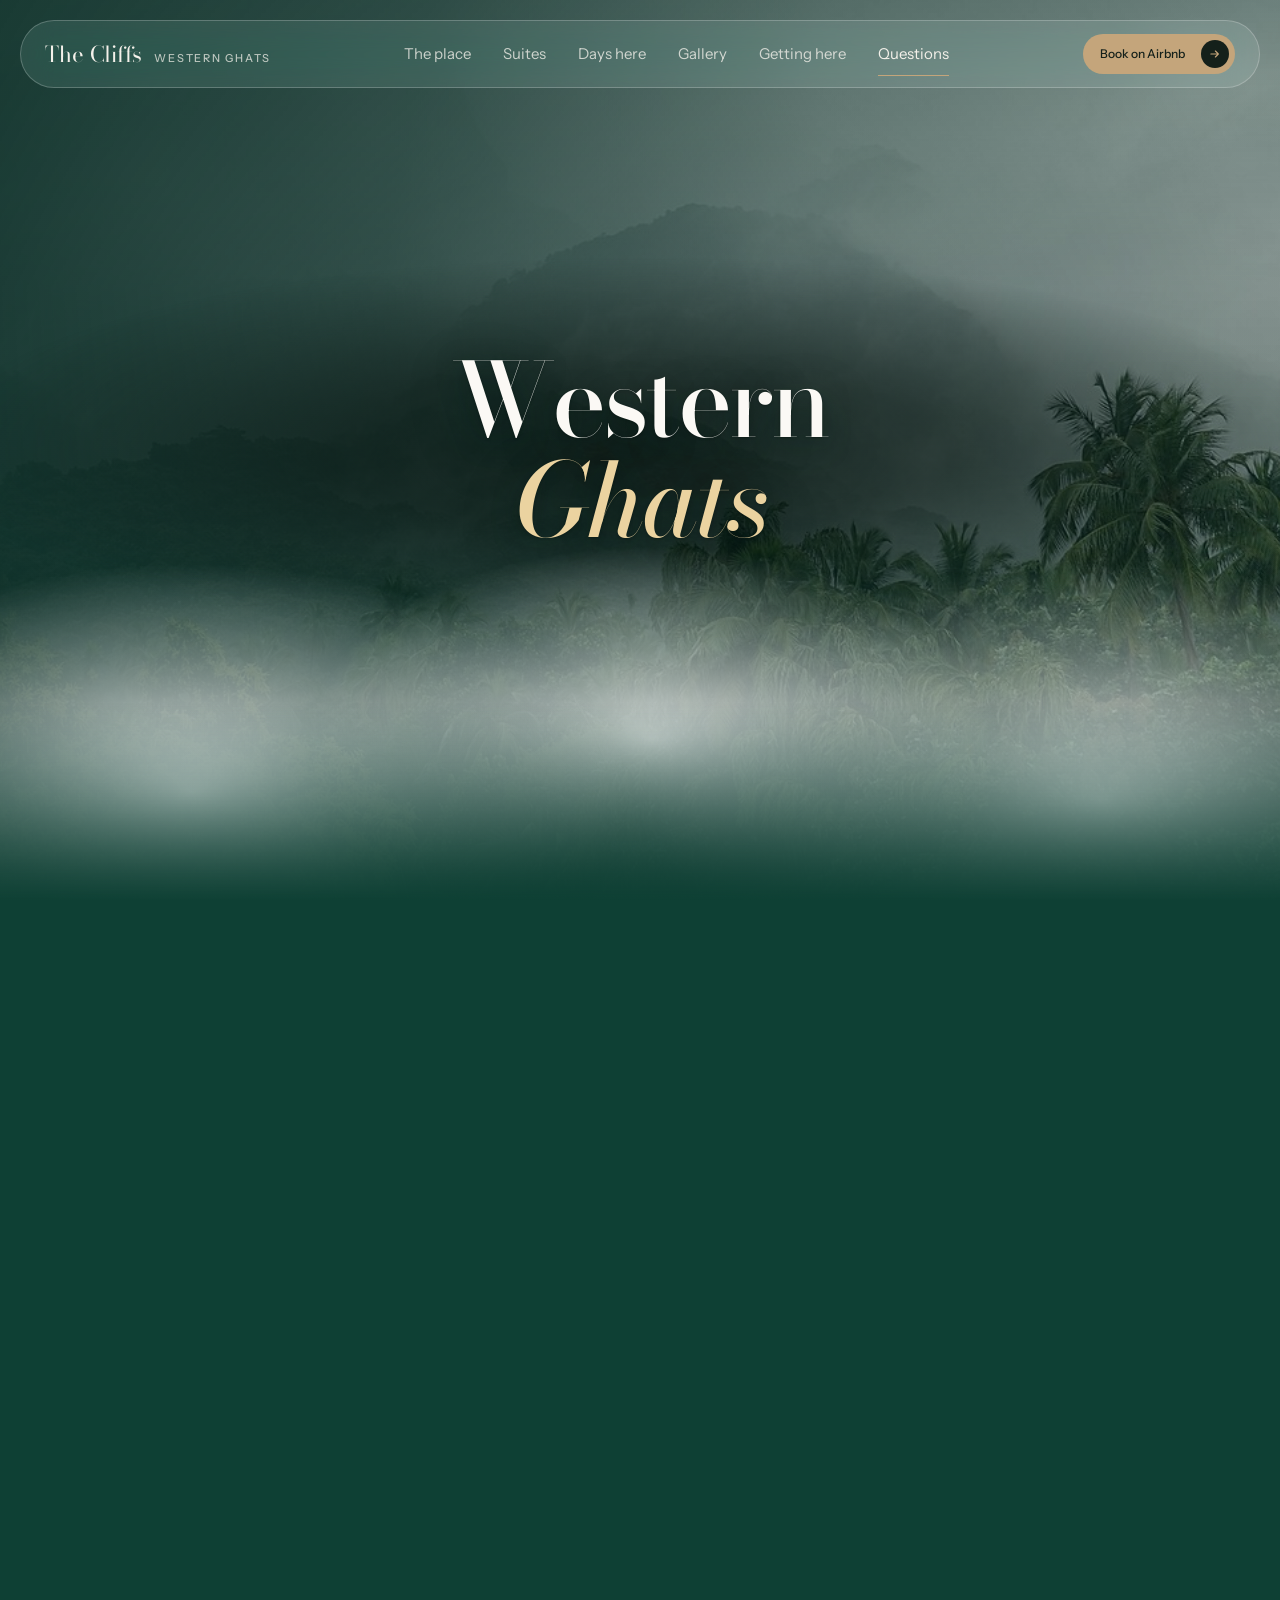
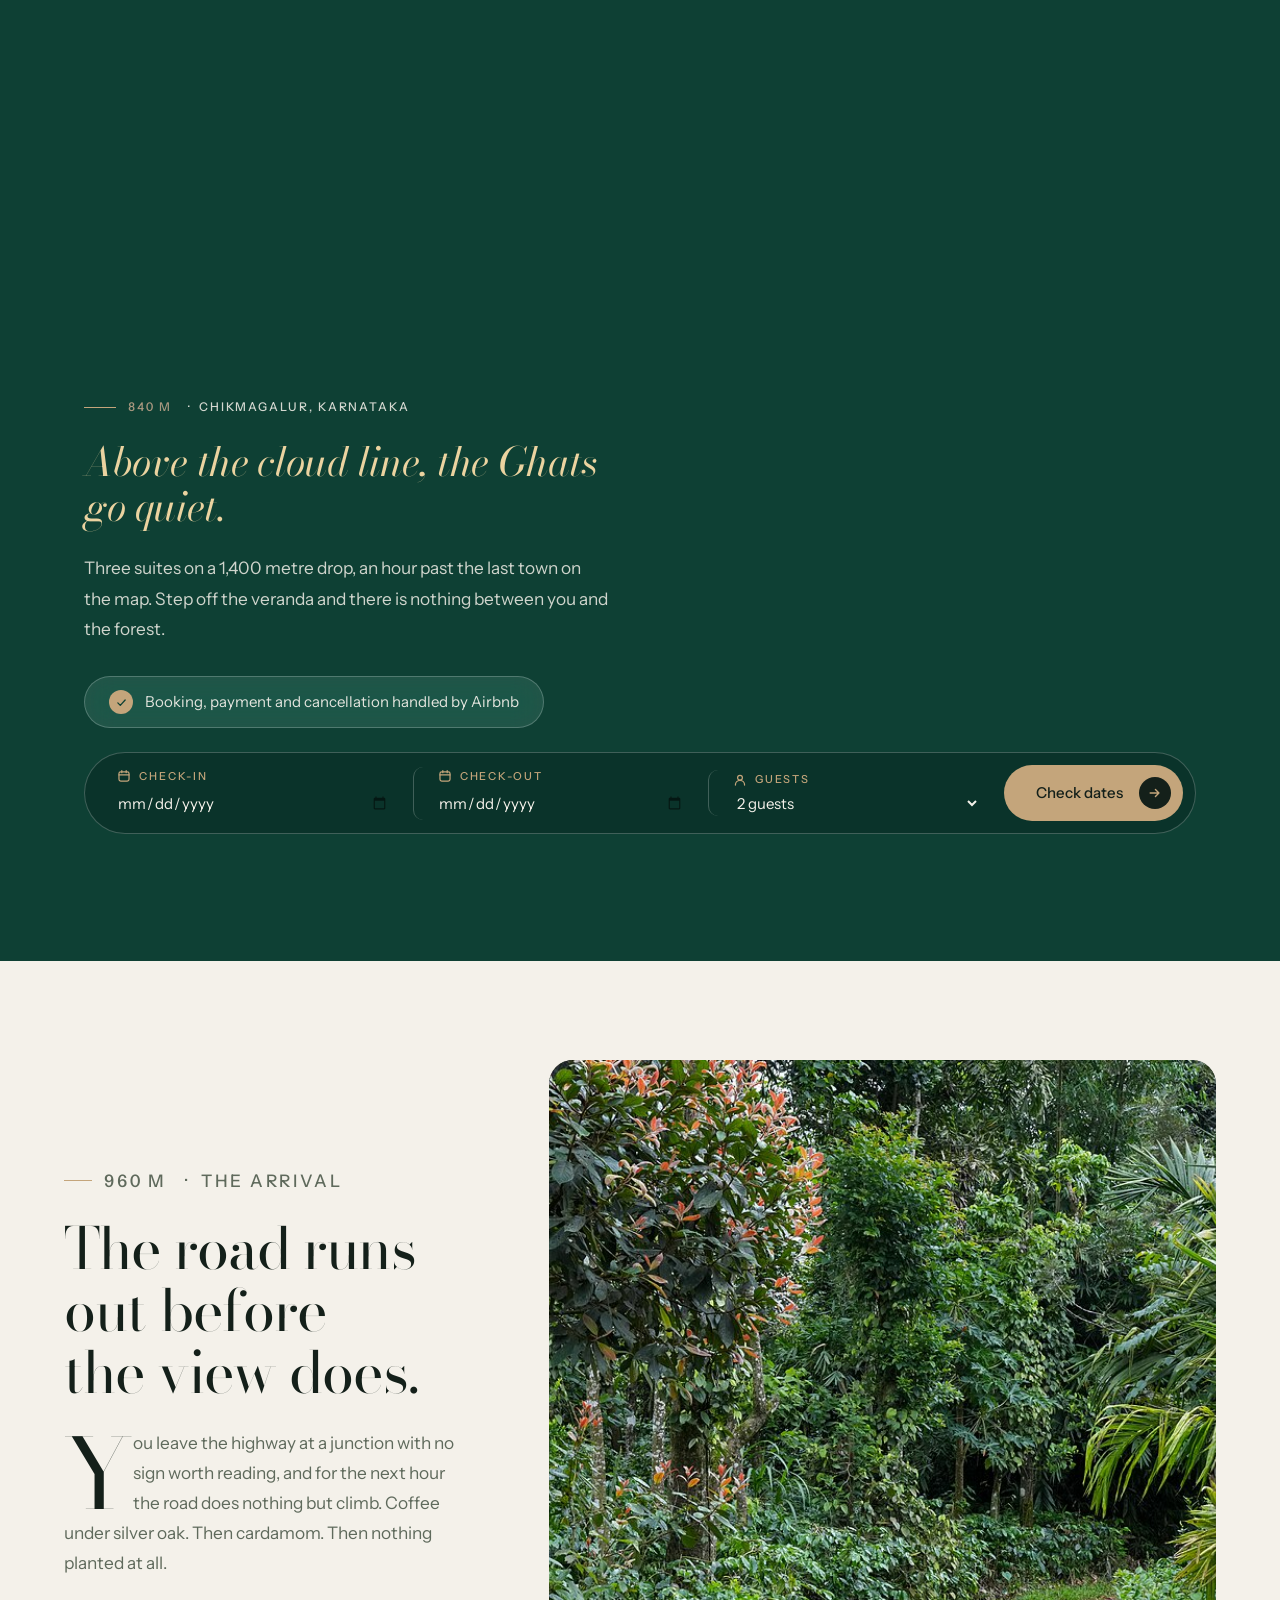
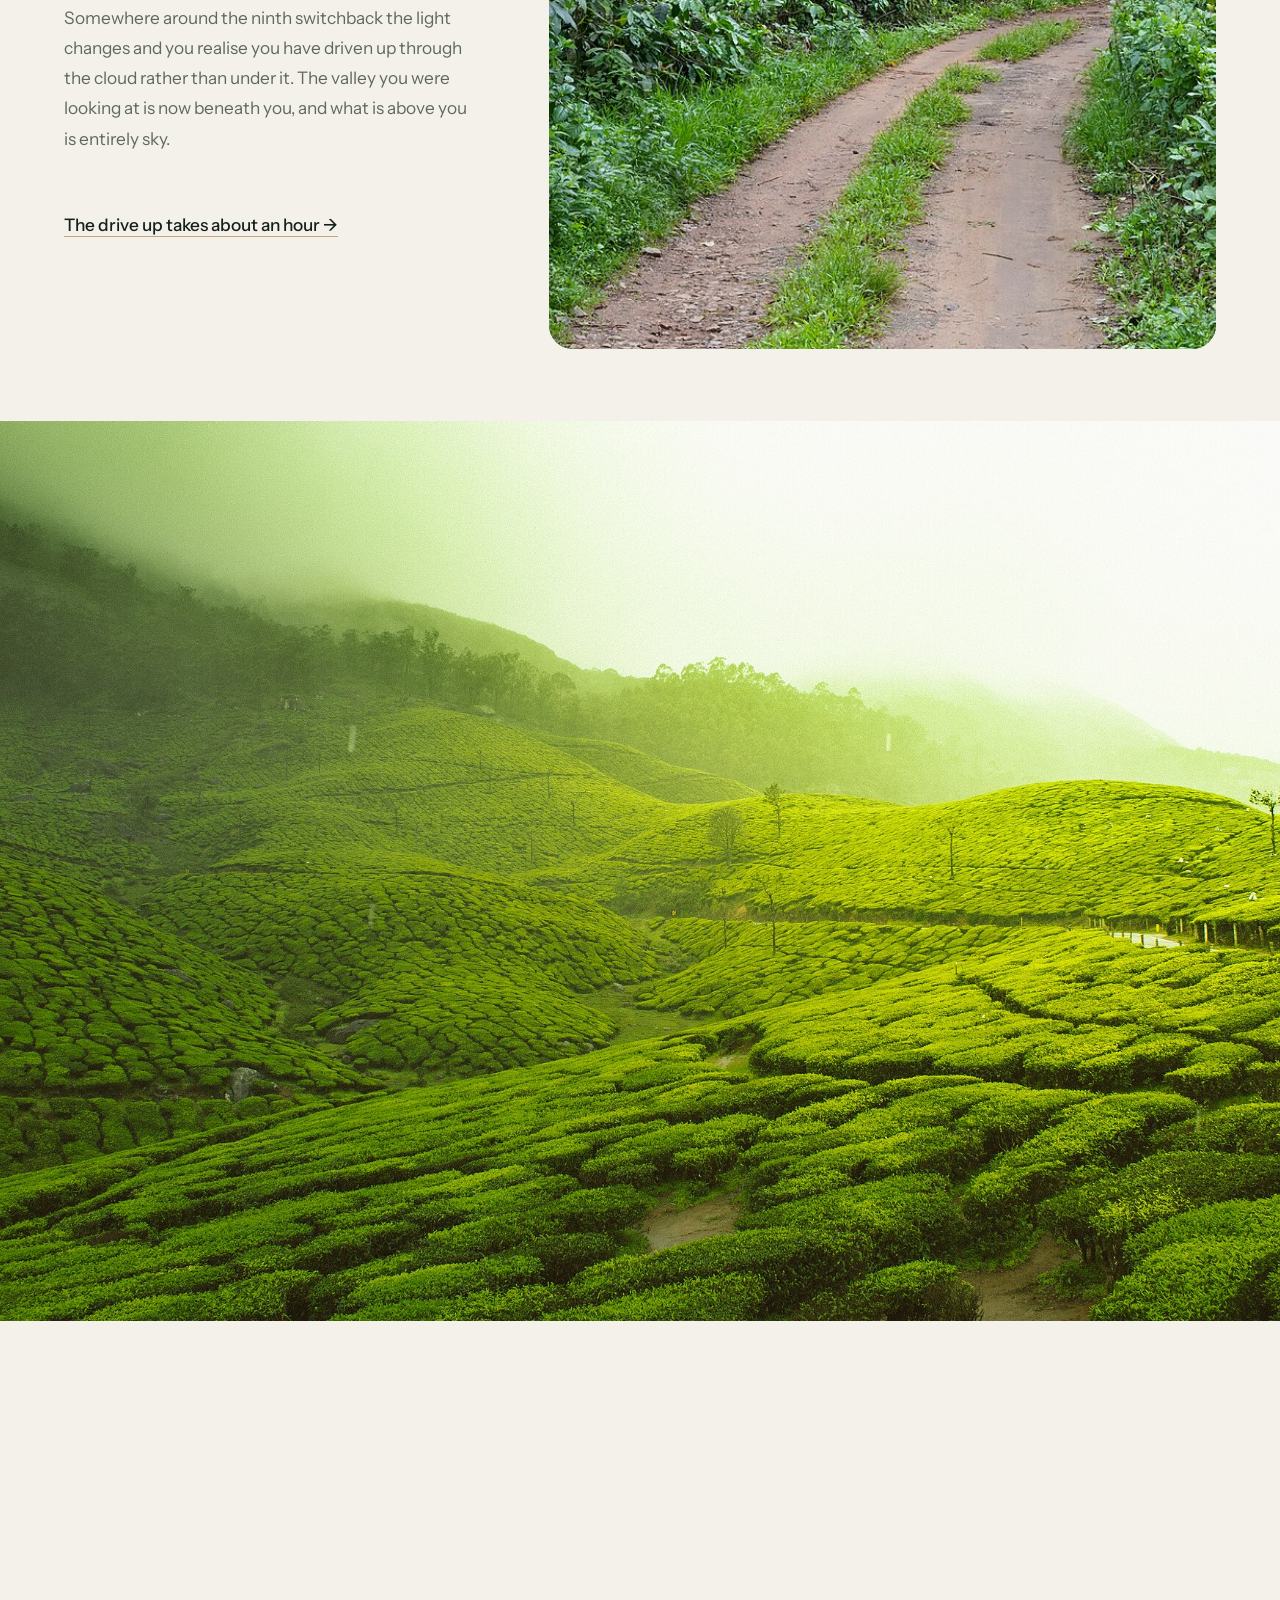
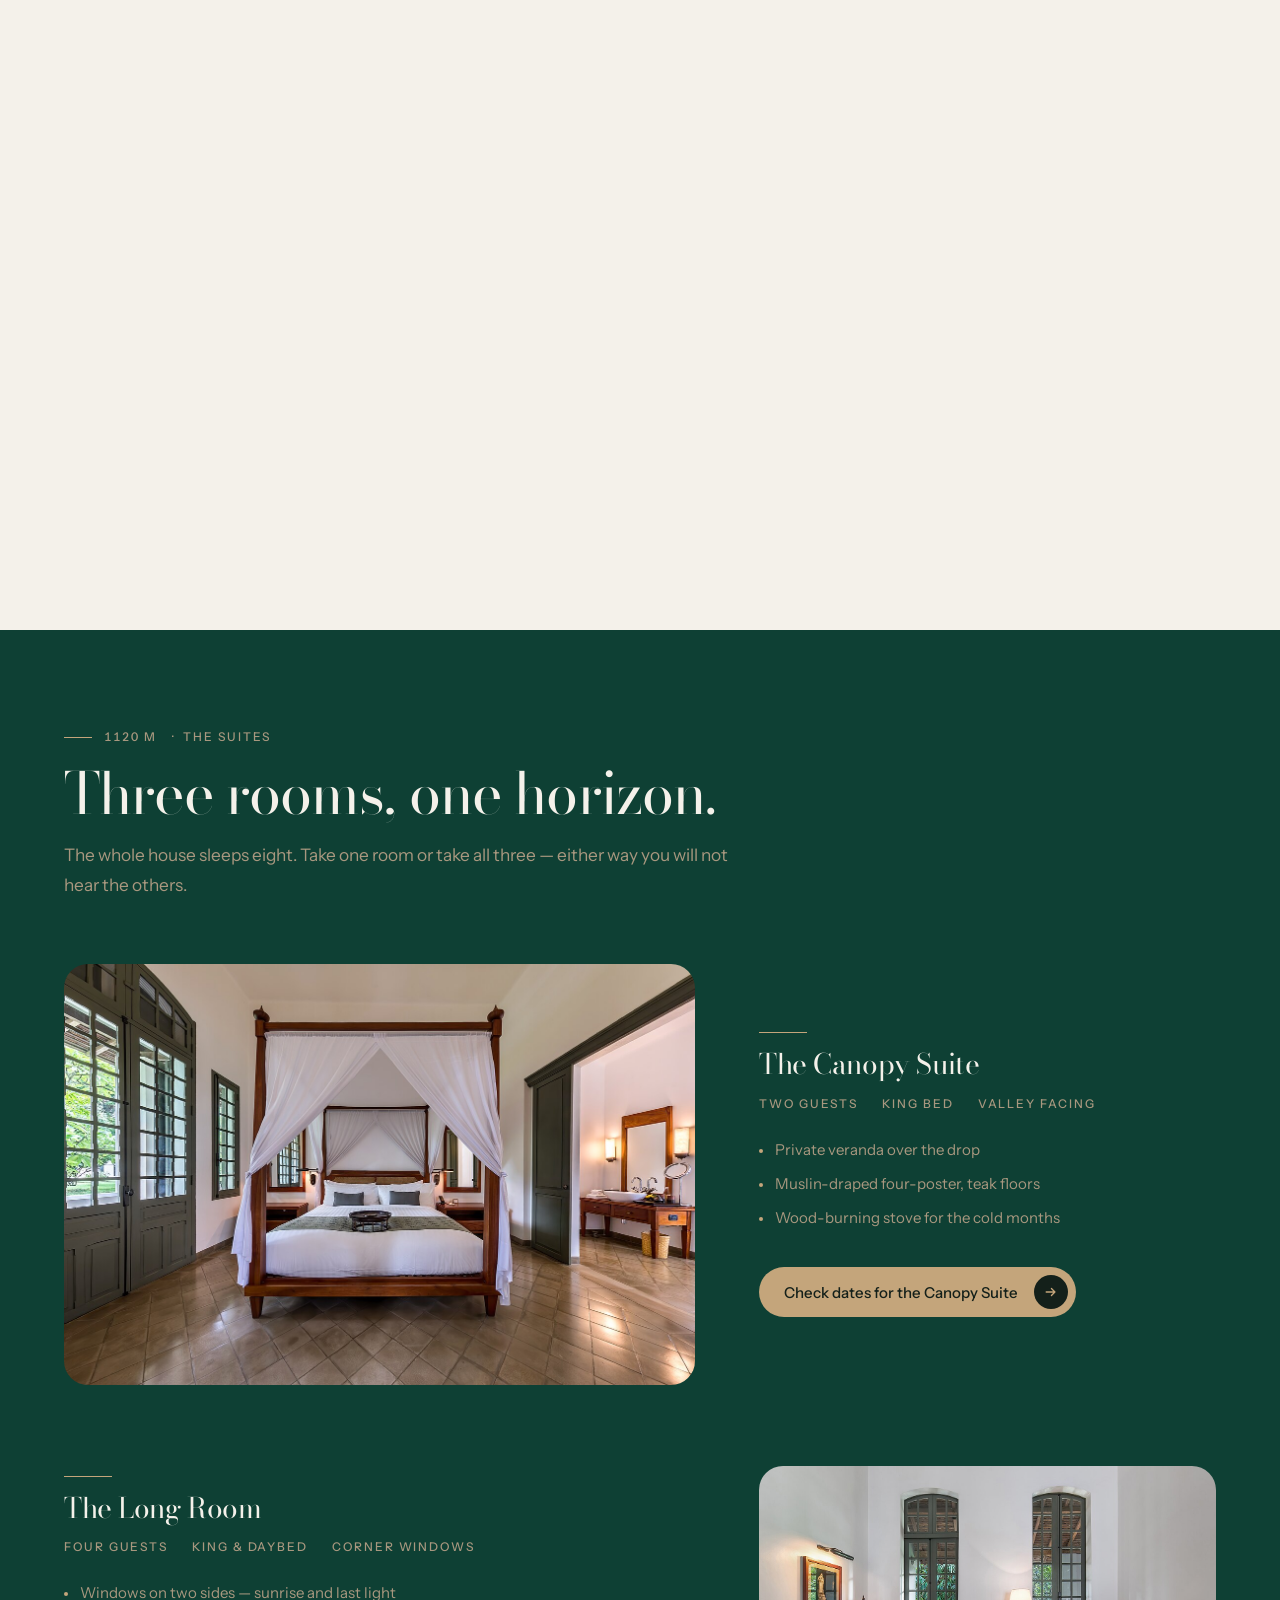
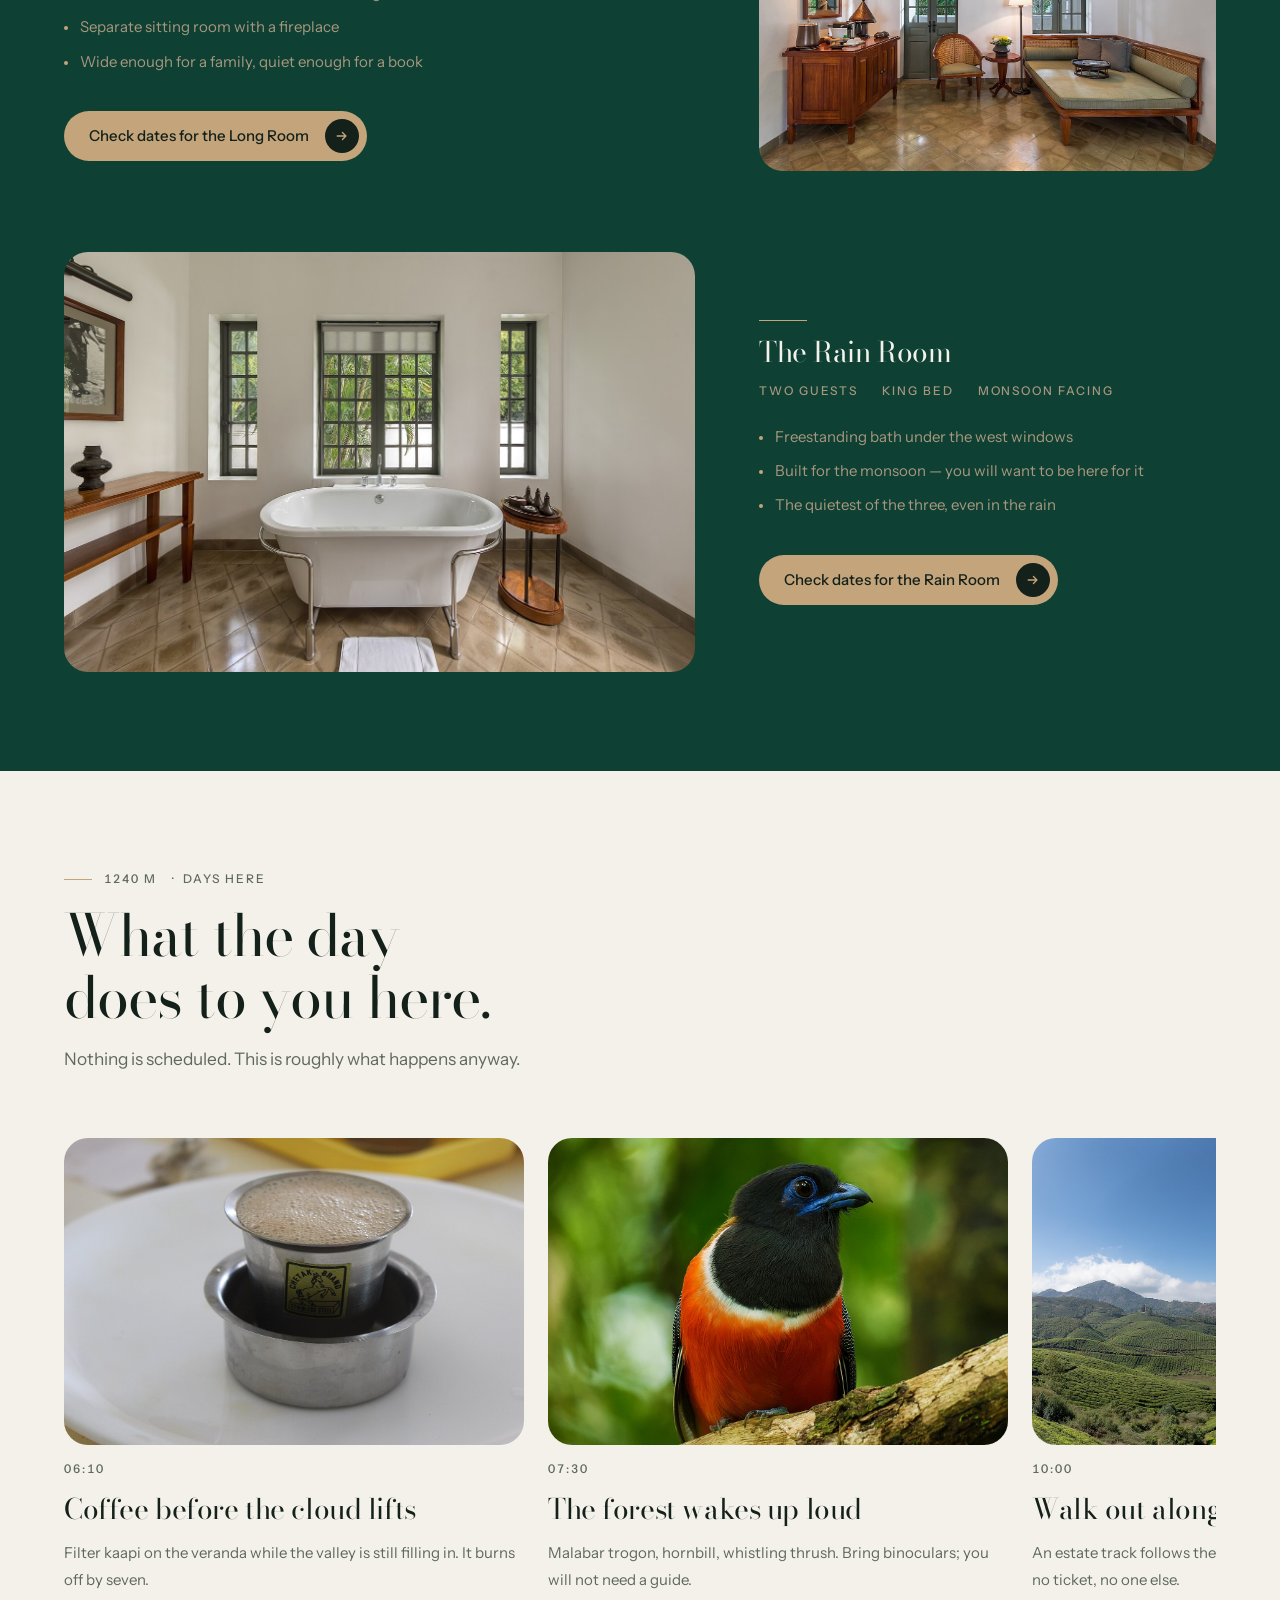
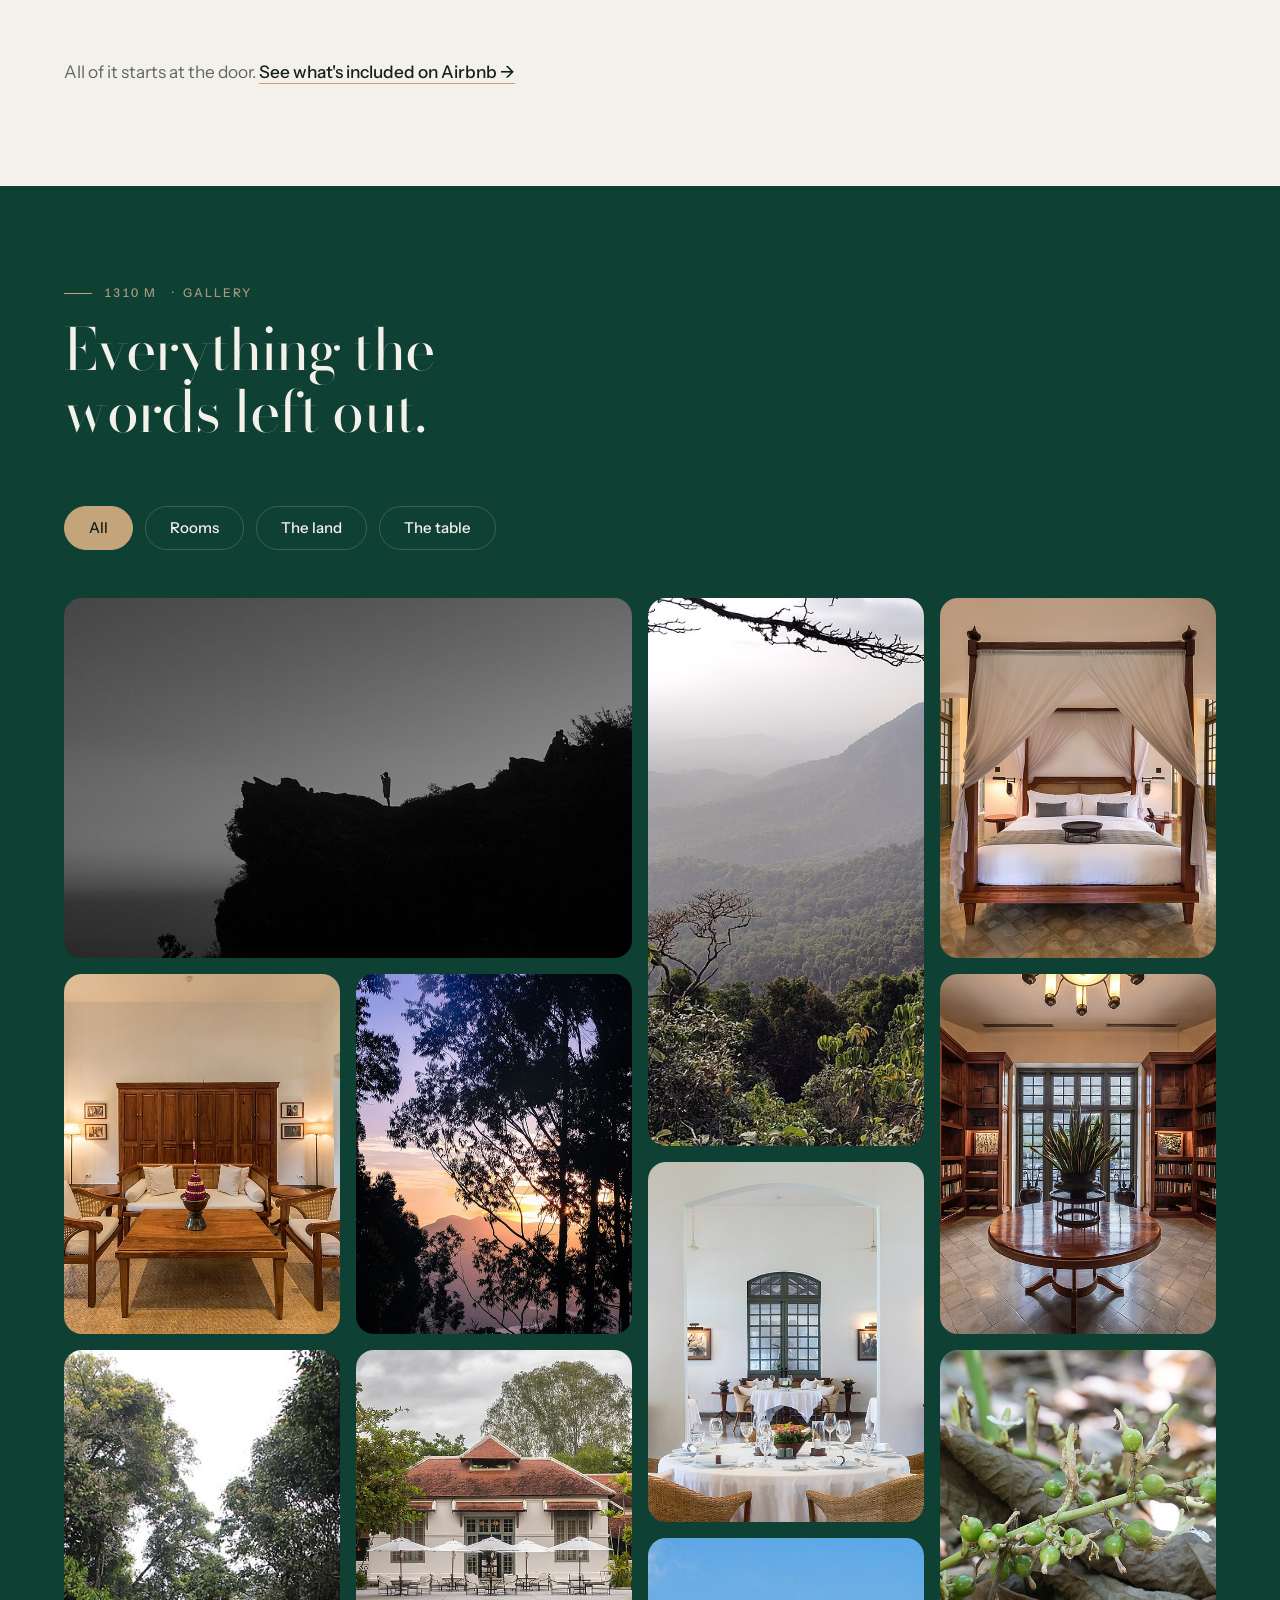
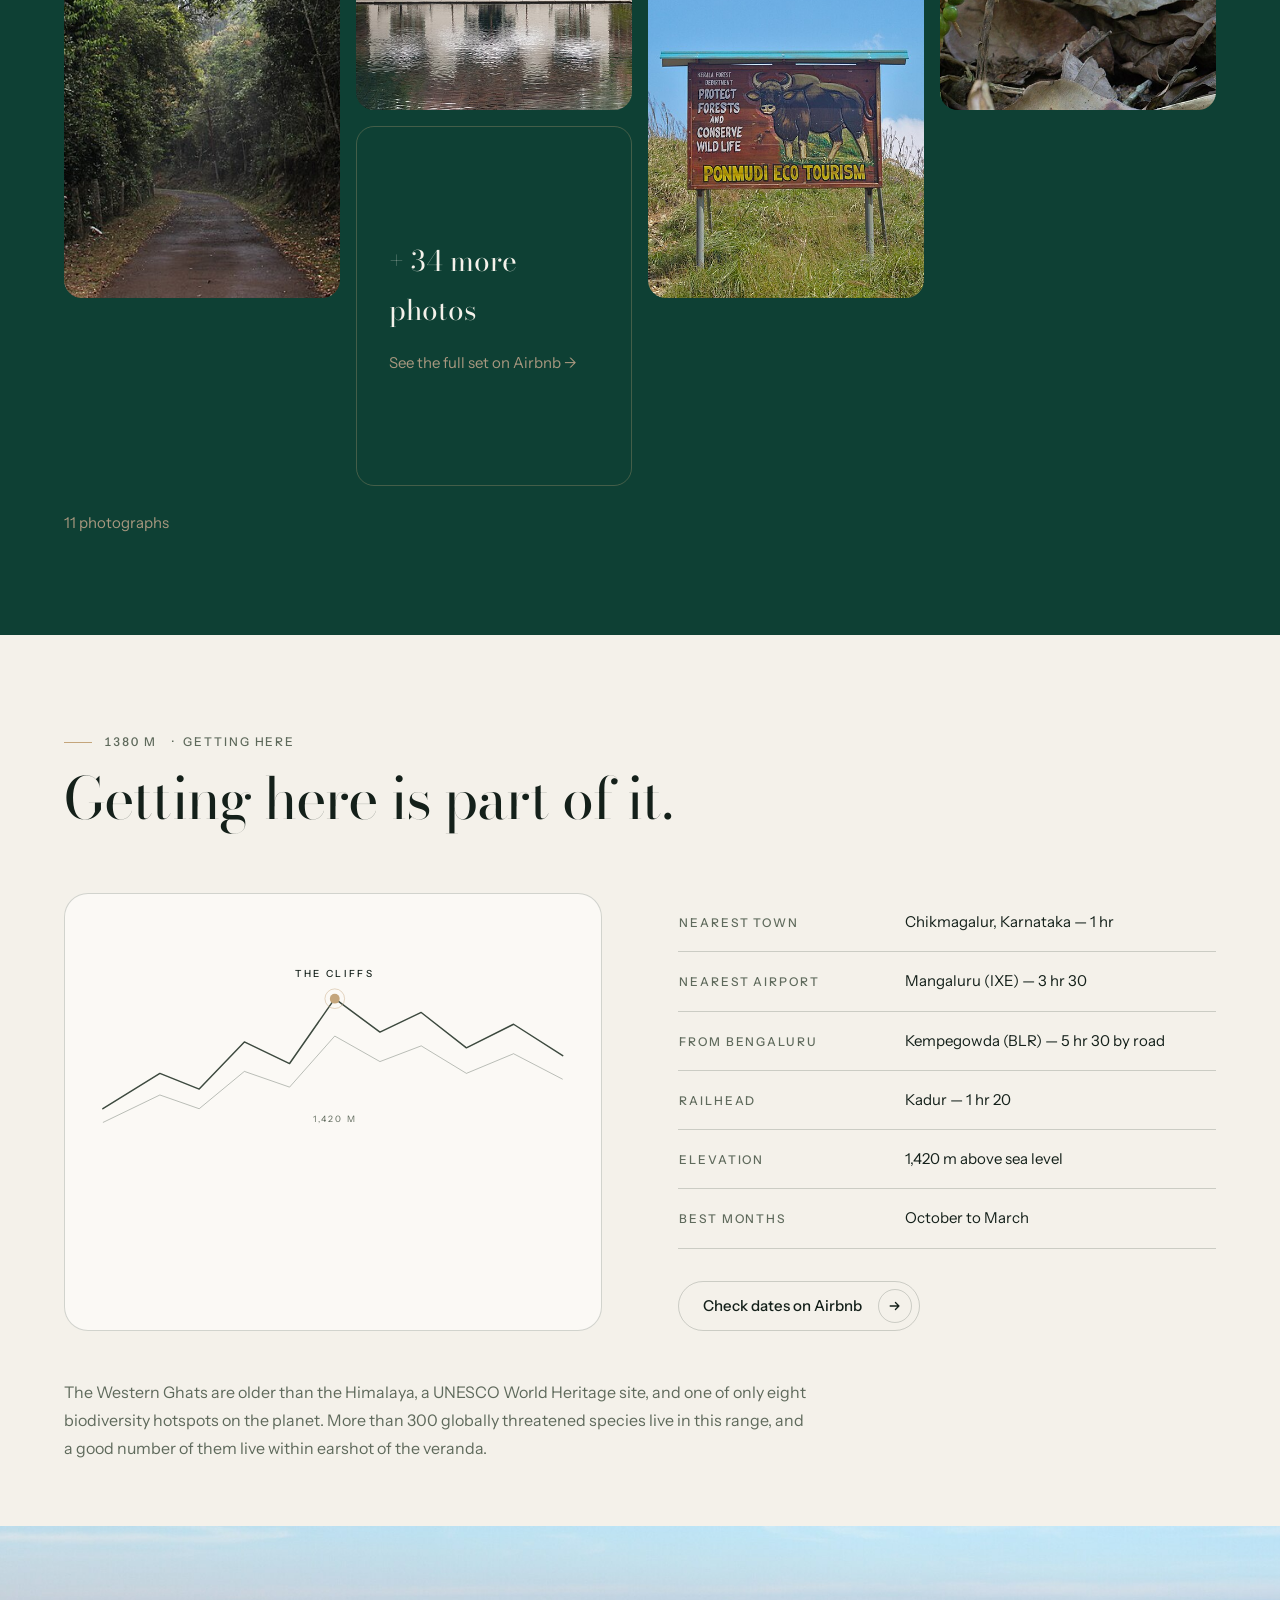
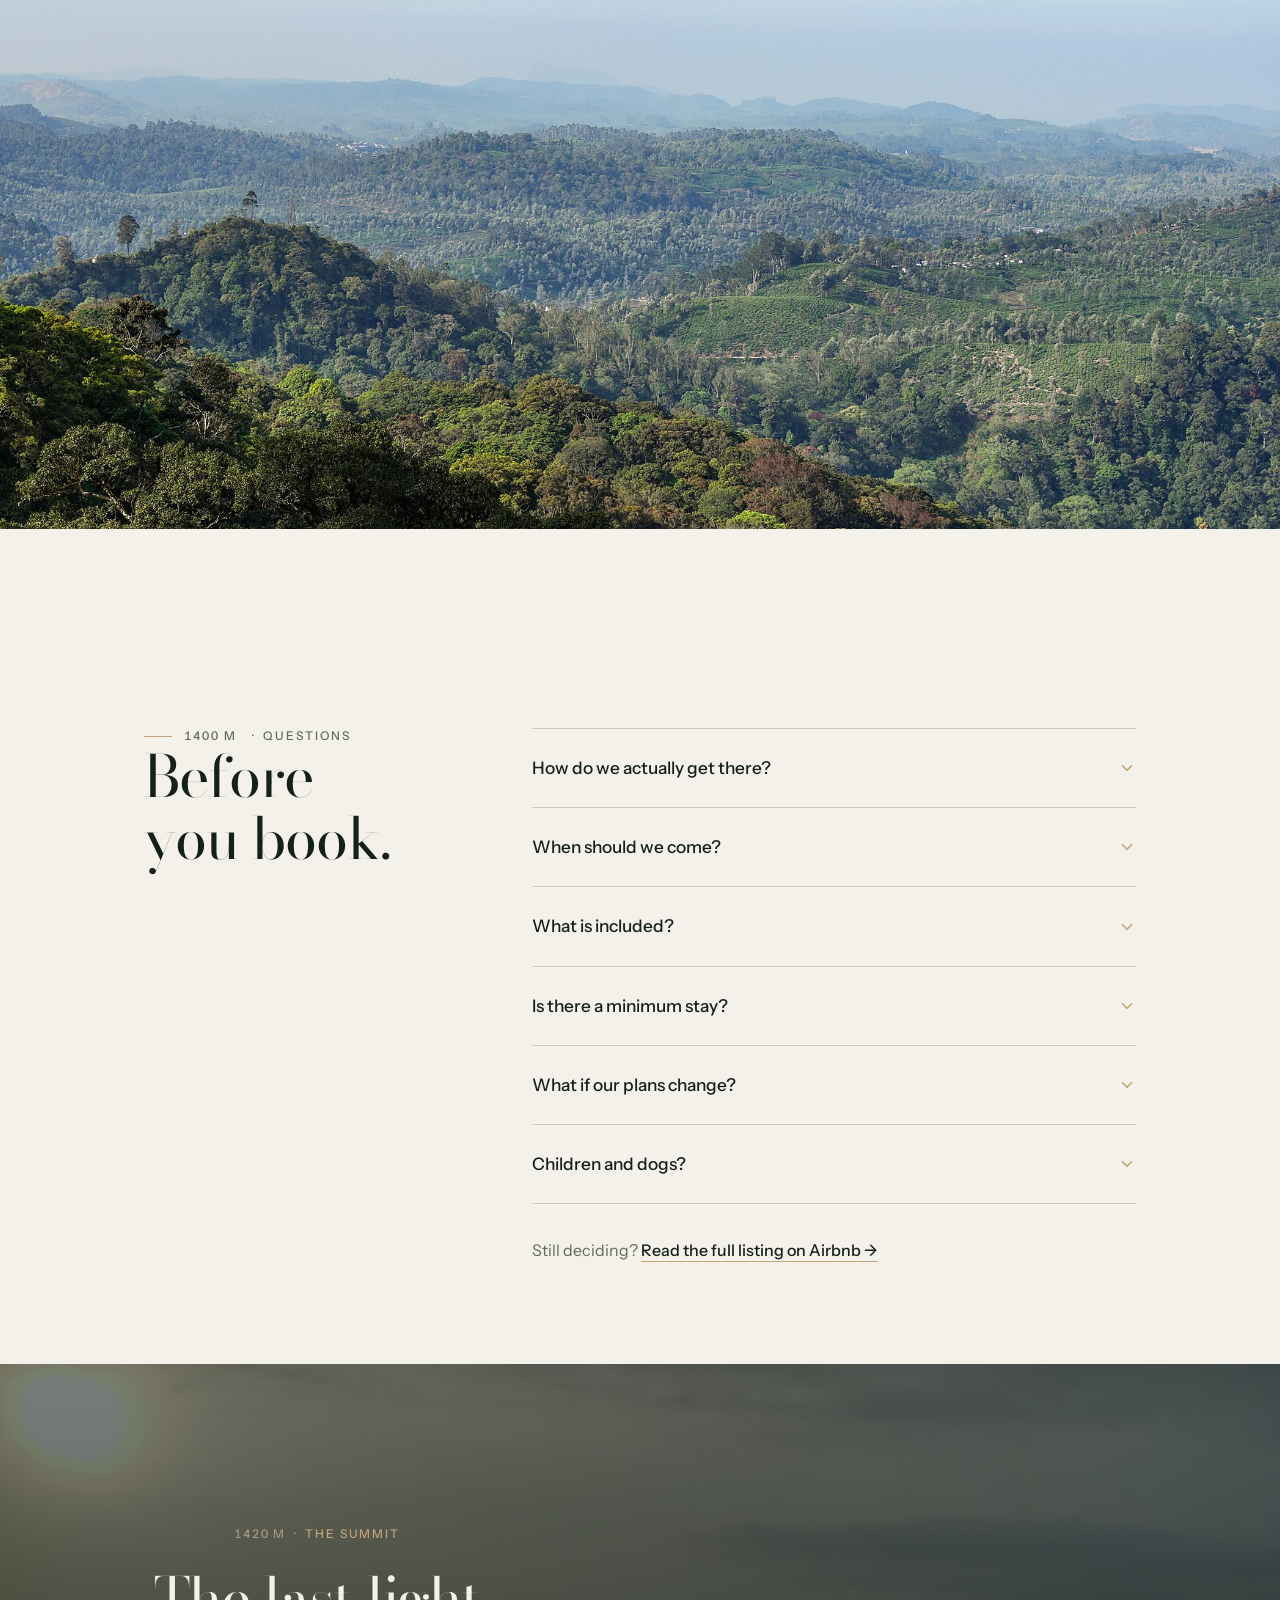
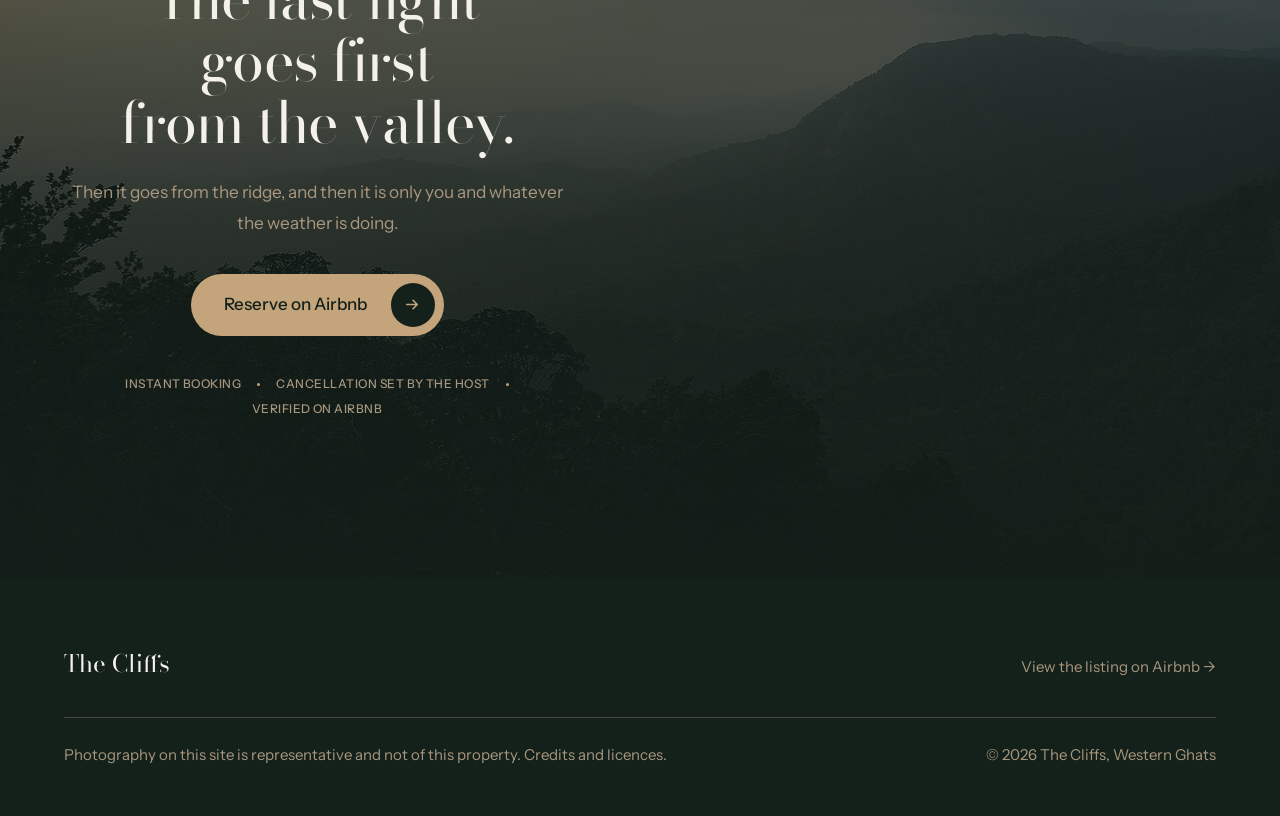
==== commit 3b2cae8a: "Hero: four-plane parallax, with the ridge photo as the ground Replaces the clip-path window with the" ====
--- a/index.html
+++ b/index.html
@@ -122,45 +122,60 @@
     <div class="hero__track">
       <div class="hero__stage">
 
-        <!-- The ground the window sits on, and the reason the section is
-             called "Above the cloud line": deep altitude blue overhead,
-             thinning to a cloud sea at the foot of the frame, with three
-             layers of cloud drifting across it at different speeds. -->
-        <div class="hero__sky" aria-hidden="true">
-          <div class="hero__weather">
-            <span class="hero__clouds hero__clouds--far"></span>
-            <span class="hero__clouds hero__clouds--mid"></span>
-            <span class="hero__clouds hero__clouds--near"></span>
+        <!-- Four depth planes. Each travels a different distance as you
+             scroll, in the reference component's 70 / 55 / 40 / 10 ratio,
+             which is what separates them into foreground and distance. -->
+        <div class="hero__layers" data-parallax-layers>
+
+          <!-- 1 · the ridge itself, furthest back, travels furthest -->
+          <div class="hero__layer hero__layer--1" data-parallax-layer="1">
+            <img data-slot="hero-cloudline"
+                 src="assets/images/hero-cloudline-1920.jpg"
+                 srcset="assets/images/hero-cloudline-1280.jpg 1280w,
+                         assets/images/hero-cloudline-1920.jpg 1920w"
+                 sizes="100vw"
+                 width="1920" height="1280"
+                 fetchpriority="high" decoding="async"
+                 class="hero__bg"
+                 alt="Cloud moving through steep forested ridges in the Western Ghats, palms in the foreground.">
+          </div>
+
+          <!-- 2 · high haze, drifting across the ridge -->
+          <div class="hero__layer hero__layer--2" data-parallax-layer="2" aria-hidden="true">
+            <span class="hero__drift hero__drift--far"></span>
+          </div>
+
+          <div class="hero__scrim" aria-hidden="true"></div>
+
+          <!-- 3 · the name, sitting between the haze and the cloud bank -->
+          <div class="hero__layer hero__layer--3" data-parallax-layer="3">
+            <h1 class="hero__title" id="hero-title">
+              <span class="hero__word hero__word--in">Western</span>
+              <span class="hero__word hero__word--out">Ghats</span>
+            </h1>
+          </div>
+
+          <!-- 4 · the cloud line itself: nearest, travels least, and passes
+                   in front of everything including the name -->
+          <div class="hero__layer hero__layer--4" data-parallax-layer="4" aria-hidden="true">
+            <span class="hero__drift hero__drift--near"></span>
           </div>
         </div>
 
-        <div class="hero__frame">
-          <img data-slot="hero-cloudline"
-               src="assets/images/hero-cloudline-1920.jpg"
-               srcset="assets/images/hero-cloudline-1280.jpg 1280w,
-                       assets/images/hero-cloudline-1920.jpg 1920w"
-               sizes="100vw"
-               width="1920" height="1280"
-               fetchpriority="high" decoding="async"
-               class="hero__bg"
-               alt="Cloud moving through steep forested ridges in the Western Ghats, palms in the foreground.">
-          <div class="hero__scrim" aria-hidden="true"></div>
-        </div>
-
-        <h1 class="hero__title" id="hero-title">
-          <span class="hero__word hero__word--in">Above the cloud&nbsp;line,</span>
-          <span class="hero__word hero__word--out">the Ghats go&nbsp;quiet.</span>
-        </h1>
-
-        <p class="label hero__cue" aria-hidden="true">Scroll to open</p>
+        <div class="hero__fade" aria-hidden="true"></div>
+        <p class="label hero__cue" aria-hidden="true">Scroll</p>
       </div>
     </div>
 
     <div class="hero__after">
       <div class="hero__inner">
         <p class="label hero__eyebrow">
-          <span class="altitude">840 M</span> &nbsp;·&nbsp; Western Ghats, India
-        </p>
+          <span class="altitude">840 M</span> &nbsp;·&nbsp; Chikmagalur, Karnataka
+        </p>
+
+        <!-- The headline the hero used to carry. It reads better here than it
+             did over the photograph, and the <h1> is now the place name. -->
+        <p class="hero__standfirst">Above the cloud line, the Ghats go quiet.</p>
 
         <p class="hero__lead">
           Three suites on a 1,400&nbsp;metre drop, an hour past the last town
--- a/css/01-tokens.css
+++ b/css/01-tokens.css
@@ -171,18 +171,15 @@
   --s-5: 1.5rem;    --s-6: 2rem;      --s-7: 3rem;      --s-8: 4rem;
   --s-9: 6rem;      --s-10: 8rem;     --s-11: 12rem;
 
-  /* --- The hero window --------------------------------------------------
-     --hero-travel  how far you scroll before the window is fully open. The
-                    reference implementation used 1500px; this is shorter on
-                    purpose, because every pixel of it is scrolling that does
-                    not move the page, and too much of that reads as a broken
-                    scrollbar rather than as an effect. Raise it for a slower,
-                    more cinematic open; lower it if it ever feels sticky.
-     --hero-clip    how far in each edge of the closed window starts. 25% is
-                    the reference default and gives a centred pane at half the
-                    viewport in each axis.                                   */
+  /* --- The hero parallax -------------------------------------------------
+     --hero-travel  how far you scroll before the planes finish separating.
+                    The reference implementation used 1500px; this is shorter
+                    on purpose, because every pixel of it is scrolling that
+                    does not move the page, and too much of that reads as a
+                    broken scrollbar rather than as an effect. Raise it for a
+                    slower, more cinematic drift; lower it if it feels
+                    sticky. The per-plane distances are in 05-sections.css. */
   --hero-travel: 115vh;
-  --hero-clip:   25%;
 
   --section-y:  clamp(5rem, 11vh, 9rem);   /* vertical rhythm between sections */
   --gutter:     clamp(1.25rem, 5vw, 4.5rem);
@@ -217,14 +214,10 @@
   --z-lightbox: 100;
 }
 
-/* On a narrow, tall viewport a 25% inset leaves a window too small to read as
-   a photograph, and every pinned pixel costs more on touch than it does with
-   a scroll wheel. Both are eased off. */
+/* Every pinned pixel costs more on touch, where the gesture is shorter and
+   the screen is the whole world, than it does with a scroll wheel. */
 @media (max-width: 768px) {
-  :root {
-    --hero-clip:   15%;
-    --hero-travel: 80vh;
-  }
+  :root { --hero-travel: 80vh; }
 }
 
 /* --- Dark sections ---------------------------------------------------------
--- a/css/05-sections.css
+++ b/css/05-sections.css
@@ -3,21 +3,19 @@
    ========================================================================= */
 
 /* ═══ 1 · Hero ═════════════════════════════════════════════════════════════
-   A clip-path window that opens as you scroll.
-
-   The photograph is the stage's background from the very first frame,
-   full-bleed and already loaded — it is only *masked* to a centred window
-   that widens to the full viewport as you scroll. That is the important
-   difference from the scroll-expansion reveal this replaced, where the
-   photo genuinely was not there until you scrolled and assembled it.
+   A four-plane parallax. The ridge, a band of high haze, the place name and
+   a near cloud bank each travel a different distance as the stage is
+   scrolled past, in the reference component's 70 / 55 / 40 / 10 ratio — the
+   differential is the entire effect, so those proportions matter more than
+   the absolute numbers.
 
    Everything is driven by one custom property, --hp (0 → 1), written to
-   .hero__stage by js/08-hero-scroll.js. Every width, radius, scale and
-   opacity below is a calc() off it, so the tuning lives here with the rest
-   of the design and the JS stays a scroll listener and one style write.
-
-   --hp defaults to 1 (fully open) and is only set to 0 under `.js`, so with
-   scripts disabled the hero renders as a normal full-bleed photograph.     */
+   .hero__stage by js/08-hero-scroll.js. Each plane's travel is a calc() off
+   it, so the composition is tuned here rather than in script.
+
+   --hp defaults to 0 — the scene at rest, composed as designed — so with
+   scripts disabled or motion reduced the hero is simply a still photograph
+   with the name on it.                                                     */
 
 .hero {
   background: var(--pine);
@@ -26,100 +24,99 @@
   padding-inline: 0;
 }
 
-/* The track supplies the scroll distance the window needs to open. Only
+/* The track supplies the scroll distance the planes separate over. Only
    under `.js` — otherwise it is dead scroll past a static hero.
 
-   --hero-travel is the one number to change if this feels too long: it is
-   how far you scroll before the window is fully open. It is deliberately
-   shorter than the reference implementation's 1500px, because a pinned
-   hero that outlasts the visitor's patience reads as a broken scrollbar
-   rather than as an effect. */
+   --hero-travel is the one number to change if this feels too long. It is
+   deliberately shorter than the reference's 1500px, because every pixel of
+   it is scrolling that does not move the page, and too much of that reads
+   as a broken scrollbar rather than as an effect. */
 .hero__track { position: relative; }
 .js .hero__track { height: calc(100svh + var(--hero-travel)); }
 
 .hero__stage {
-  --hp: 1;
+  --hp: 0;
   position: relative;
   height: 100svh;
   overflow: hidden;
   isolation: isolate;
+}
+
+.js .hero__stage { position: sticky; top: 0; }
+
+.hero__layers { position: absolute; inset: 0; }
+
+/* Each plane is over-tall and hangs above the stage by more than it will
+   ever travel, so sliding down can never drag its top edge into view. That
+   is what the reference needed its black-line-overflow element to hide;
+   sizing the planes correctly means there is no seam to cover in the first
+   place. */
+.hero__layer {
+  position: absolute;
+  left: 0;
+  right: 0;
+  bottom: 0;
+}
+
+.hero__layer--1 {
+  top: -26vh;
+  z-index: 0;
+  transform: translate3d(0, calc(var(--hp) * 22vh), 0);
+}
+
+.hero__layer--2 {
+  top: -20vh;
+  z-index: 1;
+  opacity: .5;
+  transform: translate3d(0, calc(var(--hp) * 17vh), 0);
+}
+
+/* The name. Centred by grid rather than by a translate, so the parallax
+   transform below is the only thing on the property and the two cannot
+   fight over it. */
+.hero__layer--3 {
+  top: 0;
+  z-index: 3;
   display: grid;
   place-items: center;
-}
-
-.js .hero__stage { --hp: 0; position: sticky; top: 0; }
-
-/* ── The sky ───────────────────────────────────────────────────────────────
-   What the closed window sits on. This was a flat pine ground; it is now an
-   altitude sky, which is both what the section is about and what the rest of
-   the page keeps promising ("above the cloud line").
-
-   The vertical ramp is doing real work, not just decoration. Two light
-   things sit on this: the glass nav across the top, and the ends of the
-   headline where it overhangs the window. So the sky is deliberately deep
-   at the top — where the nav is — and only opens out to a bright cloud sea
-   lower down, past everything that needs to stay readable. A uniformly
-   bright sky would have put cream text on near-white and lost both.
-
-   The first gradient is a short top scrim: at scroll 0 the nav has not yet
-   gone solid, so its translucent fill is sampling this, and glass over an
-   undarkened sky put the nav links around 3.9:1.                           */
-.hero__sky {
+  transform: translate3d(0, calc(var(--hp) * 12vh), 0);
+}
+
+.hero__layer--4 {
+  top: -6vh;
+  z-index: 4;
+  transform: translate3d(0, calc(var(--hp) * 3vh), 0);
+}
+
+.hero__bg {
+  width: 100%;
+  height: 100%;
+  object-fit: cover;
+}
+
+/* Sits above the ridge and the haze but below the name, so it darkens the
+   photograph without dulling the type that has to read against it. */
+.hero__scrim {
   position: absolute;
   inset: 0;
-  z-index: -2;              /* behind .hero__frame, which is -1 */
-  overflow: hidden;
-  background:
-    linear-gradient(to bottom, rgba(10, 30, 45, .55) 0%, rgba(10, 30, 45, 0) 22%),
-    linear-gradient(to bottom,
-      #2E5A7A 0%,
-      #6F9BBB 38%,
-      #B9D3E2 68%,
-      #E8F1F6 100%);
-}
-
-/* ── Cloud layers ──────────────────────────────────────────────────────────
-   Three bands drifting at different speeds, which is what reads as depth —
-   one layer moving alone reads as a texture sliding, not as weather.
-
-   The seamless loop is the whole trick here. Each layer is twice the width
-   of the stage with `background-size: 50% 100%` and `repeat-x`, so the puffs
-   tile exactly once per stage-width. Translating by -50% therefore lands on
-   a pixel-identical position and the animation can restart invisibly. Get
-   that arithmetic wrong by any amount and the clouds visibly jump once per
-   cycle.
-
-   Transform only — these stay on the compositor and never touch layout.
-   No `will-change`: three permanently promoted layers for background
-   decoration is exactly the trade 06-motion.css warns against, and the
-   browser composites an animated transform without being asked.           */
-/* Cloud thins out through the band the headline occupies.
-
-   Without this the headline's legibility *fluctuates*, which is worse than
-   being consistently poor: a white puff drifting behind the italic line took
-   it to 2.37:1, under the 3:1 floor for large text, and then back out again.
-   Text that fades in and out as the weather passes reads as a rendering
-   fault rather than as a design.
-
-   Masking the cloud rather than darkening the gold keeps both the sky airy
-   and the accent warm — dulling the gold enough to survive a white cloud
-   would have taken it back to the yellowish-white it was rescued from.
-   The ramps are wide, so the cloud reads as parting rather than as hitting
-   an invisible edge.                                                        */
-.hero__weather {
-  position: absolute;
-  inset: 0;
-  -webkit-mask-image: linear-gradient(to bottom,
-    #000 0%, #000 30%,
-    rgba(0, 0, 0, .18) 40%, rgba(0, 0, 0, .18) 62%,
-    #000 72%, #000 100%);
-  mask-image: linear-gradient(to bottom,
-    #000 0%, #000 30%,
-    rgba(0, 0, 0, .18) 40%, rgba(0, 0, 0, .18) 62%,
-    #000 72%, #000 100%);
-}
-
-.hero__clouds {
+  z-index: 2;
+  background: var(--scrim);
+}
+
+/* ── Drifting cloud ────────────────────────────────────────────────────────
+   Horizontal drift on top of the vertical parallax: the planes separate as
+   you scroll, and the cloud keeps moving whether you scroll or not.
+
+   The seamless loop is the trick. Each band is twice the stage width with
+   `background-size: 50% 100%` and `repeat-x`, so the puffs tile exactly
+   once per stage-width and translating by -50% lands on a pixel-identical
+   position. Get that arithmetic wrong by any amount and the cloud visibly
+   jumps once per cycle.
+
+   Transform only, so these stay on the compositor. No `will-change`:
+   permanently promoting decorative layers is the trade 06-motion.css warns
+   against, and an animated transform is composited without being asked. */
+.hero__drift {
   position: absolute;
   left: 0;
   width: 200%;
@@ -133,87 +130,53 @@
   to   { transform: translate3d(-50%, 0, 0); }
 }
 
-/* High, small, slow, and thin — distance. */
-.hero__clouds--far {
-  top: 6%;
-  height: 30%;
-  opacity: .45;
-  animation-duration: 210s;
+/* High and thin, well clear of the name's band. */
+.hero__drift--far {
+  top: 14%;
+  height: 34%;
+  animation-duration: 190s;
   background-image:
-    radial-gradient(ellipse 15% 40% at 11% 58%, rgba(255,255,255,.9), rgba(255,255,255,0) 100%),
-    radial-gradient(ellipse 10% 28% at 25% 42%, rgba(255,255,255,.75), rgba(255,255,255,0) 100%),
-    radial-gradient(ellipse 18% 36% at 61% 54%, rgba(255,255,255,.8), rgba(255,255,255,0) 100%),
-    radial-gradient(ellipse 12% 25% at 82% 38%, rgba(255,255,255,.65), rgba(255,255,255,0) 100%);
-}
-
-.hero__clouds--mid {
-  top: 26%;
-  height: 40%;
-  opacity: .6;
-  animation-duration: 140s;
+    radial-gradient(ellipse 16% 40% at 12% 56%, rgba(255,255,255,.55), rgba(255,255,255,0) 100%),
+    radial-gradient(ellipse 11% 28% at 29% 40%, rgba(255,255,255,.45), rgba(255,255,255,0) 100%),
+    radial-gradient(ellipse 19% 38% at 64% 54%, rgba(255,255,255,.5), rgba(255,255,255,0) 100%),
+    radial-gradient(ellipse 13% 26% at 85% 38%, rgba(255,255,255,.4), rgba(255,255,255,0) 100%);
+}
+
+/* The cloud line the name stands above: dense, low, and nearest the camera.
+   It starts below the name's baseline on purpose — this is the one plane
+   that passes in front of the type, and white cloud crossing the gold
+   accent is exactly how the headline lost contrast once before. */
+.hero__drift--near {
+  top: 62%;
+  height: 46%;
+  animation-duration: 90s;
   background-image:
-    radial-gradient(ellipse 22% 44% at 20% 56%, rgba(255,255,255,.9), rgba(255,255,255,0) 100%),
-    radial-gradient(ellipse 15% 32% at 36% 40%, rgba(255,255,255,.8), rgba(255,255,255,0) 100%),
-    radial-gradient(ellipse 25% 46% at 72% 60%, rgba(255,255,255,.85), rgba(255,255,255,0) 100%);
-}
-
-/* Low, wide, fastest — the cloud sea you are looking down onto. */
-.hero__clouds--near {
-  top: 52%;
-  height: 48%;
-  opacity: .75;
-  animation-duration: 95s;
-  background-image:
-    radial-gradient(ellipse 32% 50% at 16% 60%, rgba(255,255,255,.95), rgba(255,255,255,0) 100%),
-    radial-gradient(ellipse 26% 42% at 52% 48%, rgba(255,255,255,.85), rgba(255,255,255,0) 100%),
-    radial-gradient(ellipse 34% 52% at 86% 62%, rgba(255,255,255,.9), rgba(255,255,255,0) 100%);
-}
-
-/* The window. inset() rather than the reference's polygon() because it
-   expresses the identical shape — inset(25%) is exactly that polygon — and
-   unlike polygon() it takes `round`, so the window can carry the site's
-   corner radius and lose it as it goes full-bleed. A hard-cornered
-   rectangle opening on a rounded-everything page would look unfinished. */
-.hero__frame {
-  position: absolute;
-  inset: 0;
-  z-index: -1;
-  clip-path: inset(
-    calc(var(--hero-clip) - var(--hero-clip) * var(--hp))
-    round
-    calc(var(--r-hero) - var(--r-hero) * var(--hp))
-  );
-}
-
-.hero__bg {
-  position: absolute;
-  inset: 0;
-  width: 100%;
-  height: 100%;
-  object-fit: cover;
-  /* Pulls back as the window opens, so the frame is not merely revealing a
-     static image — the photograph settles into place with it. */
-  transform: scale(calc(1.42 - 0.42 * var(--hp)));
-}
-
-/* Inside the frame, so it is clipped with the photograph rather than
-   darkening the pine ground the closed window sits on. */
-.hero__scrim {
-  position: absolute;
-  inset: 0;
-  background: var(--scrim);
-}
+    radial-gradient(ellipse 34% 52% at 15% 58%, rgba(255,255,255,.92), rgba(255,255,255,0) 100%),
+    radial-gradient(ellipse 27% 44% at 51% 46%, rgba(255,255,255,.82), rgba(255,255,255,0) 100%),
+    radial-gradient(ellipse 36% 54% at 86% 60%, rgba(255,255,255,.88), rgba(255,255,255,0) 100%);
+}
+
+/* Hands the stage over to the pine below instead of ending on a cut edge. */
+.hero__fade {
+  position: absolute;
+  left: 0;
+  right: 0;
+  bottom: -1px;
+  height: 22%;
+  z-index: 5;
+  pointer-events: none;
+  background: linear-gradient(to bottom, rgba(14, 64, 52, 0), var(--pine));
+}
+
 
 /* ── Title ─────────────────────────────────────────────────────────────────
    Two lines, the second italic and warm. One <h1> with continuous text for
    assistive tech.                                                          */
 
 .hero__title {
-  /* In flow, so the stage's `place-items: center` does the centring. It used
-     to be absolute and lean on its static position, which only resolved
-     correctly because the reveal card was there as an in-flow sibling. With
-     that gone there is nothing to derive a static position from, so this is
-     now explicit rather than incidental. */
+  /* In flow inside .hero__layer--3, which centres it with place-items. The
+     plane owns the parallax transform and the title owns nothing but type,
+     so the two never contend for the transform property. */
   position: relative;
   z-index: 1;
   margin: 0;
@@ -247,25 +210,17 @@
     0 16px 56px rgba(10, 46, 38, .38);
 }
 
-/* ── The headline's own pool of shade ──────────────────────────────────────
-   The scrim is a full-frame gradient, so the only way it can carry a
-   *centered* headline is by darkening the entire photograph with it, which
-   just makes the photo muddy. This darkens only the band the words occupy,
-   and falls off to nothing well before the frame edge.
-
-   It carries most of its strength even when closed. That is a change from
-   when this sat on pine: pine was already 10.33:1 behind the overhanging
-   ends of the headline, so the pool could afford to fade almost out. The
-   sky is light by design, and cream on mid-sky is 2.4:1 — so the pool is
-   now what makes the headline legible at scroll 0, not a refinement on top
-   of a ground that was already dark.
-
-   0.7, not the 0.55 it was first set to, so that the headline still clears
-   3:1 on a browser with no mask-image support, where .hero__weather above
-   cannot thin the cloud and a white puff passes behind the text at full
-   strength. With the mask working this is more headroom than strictly
-   needed; without it, it is the only thing standing between the accent
-   line and 2.9:1.                                                          */
+/* ── The name's own pool of shade ──────────────────────────────────────────
+   The scrim is a full-frame gradient, so the only way it can carry centred
+   type is by darkening the whole photograph, which just makes the photo
+   muddy. This darkens only the band the words occupy and falls off to
+   nothing well before the frame edge.
+
+   Held at full strength rather than tied to scroll. It was ramped with --hp
+   back when --hp meant "how open is the window"; --hp now means "how far
+   have the planes separated", and the type needs exactly as much backing at
+   the end of that as at the start. The photograph's brightest mist is what
+   this is defending against and the parallax does not move it away.        */
 .hero__title::before {
   content: '';
   position: absolute;
@@ -275,7 +230,7 @@
   inset: -70% -8%;
   z-index: -1;
   pointer-events: none;
-  opacity: calc(0.7 + 0.3 * var(--hp));
+  opacity: 1;
   background: radial-gradient(
     ellipse 48% 40% at 50% 50%,
     rgba(8, 20, 16, .72) 0%,
@@ -329,15 +284,15 @@
   max-width: 60rem;
 }
 
-/* Reduced motion: no window, no zoom, no breathing cue. The track collapses
-   so there is no pinned dead scroll either, and the hero renders as the
-   plain full-bleed photograph it resolves to anyway. Same destination. */
+/* Reduced motion: the planes never separate and the cloud never drifts. The
+   track collapses so there is no pinned dead scroll to sit through either,
+   and --hp stays at its 0 default, which is the scene already composed —
+   the same photograph with the same name on it, simply still. */
 @media (prefers-reduced-motion: reduce) {
   .js .hero__track { height: auto; }
-  .js .hero__stage { position: relative; --hp: 1; }
+  .js .hero__stage { position: relative; }
   .hero__cue { display: none; }
-  /* The sky stays, the weather stops. */
-  .hero__clouds { animation: none; }
+  .hero__drift { animation: none; }
 }
 
 /* The eyebrow sits on pine below the stage now, so brass would be legal —
@@ -355,6 +310,20 @@
   width: 32px; height: 1px;
   background: var(--brass);
   flex: none;
+}
+
+/* The line the hero used to carry as its headline. Set in the display face
+   so it still reads as a statement rather than as body copy, but well below
+   --t-hero so it supports the name overhead instead of competing with it. */
+.hero__standfirst {
+  font-family: var(--font-display);
+  font-style: italic;
+  font-size: clamp(1.5rem, 3.2vw, 2.5rem);
+  line-height: 1.12;
+  letter-spacing: var(--ls-display);
+  color: var(--sand);
+  margin-top: var(--s-4);
+  max-width: 22ch;
 }
 
 .hero__lead {
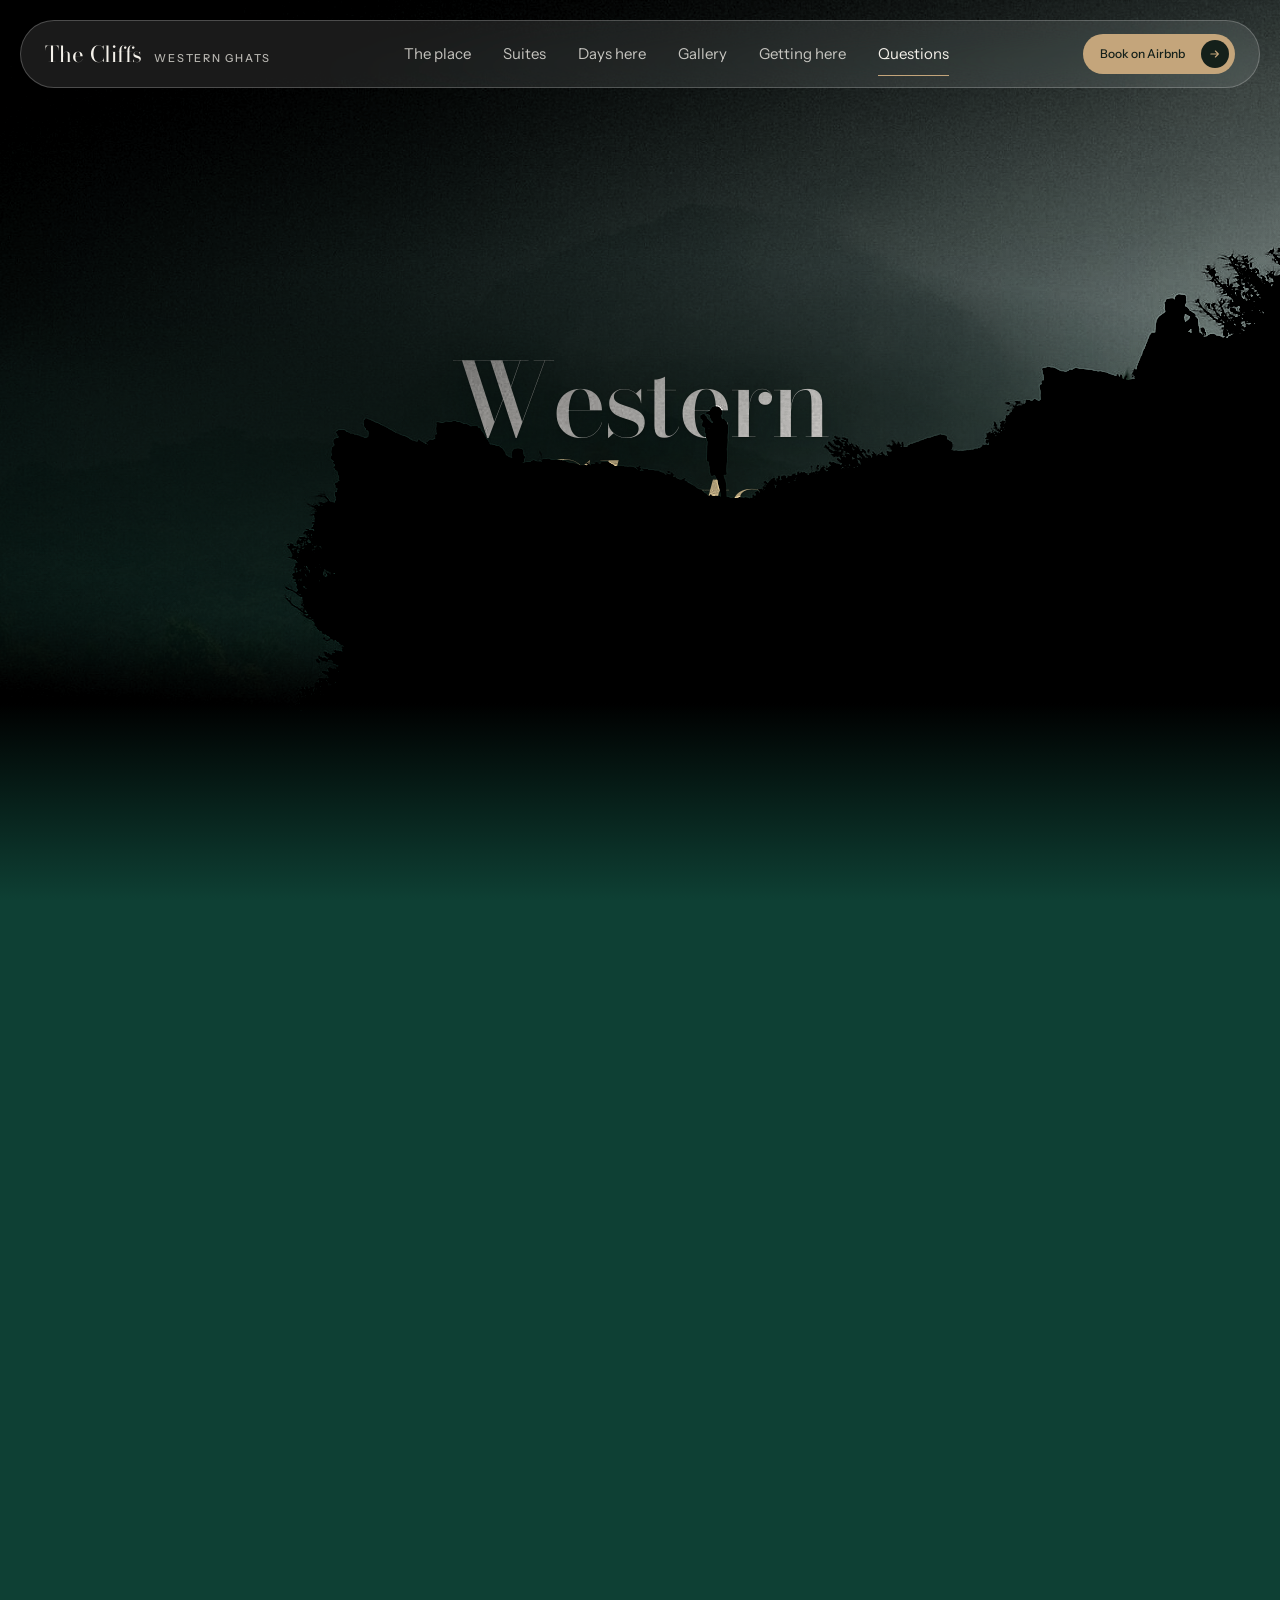
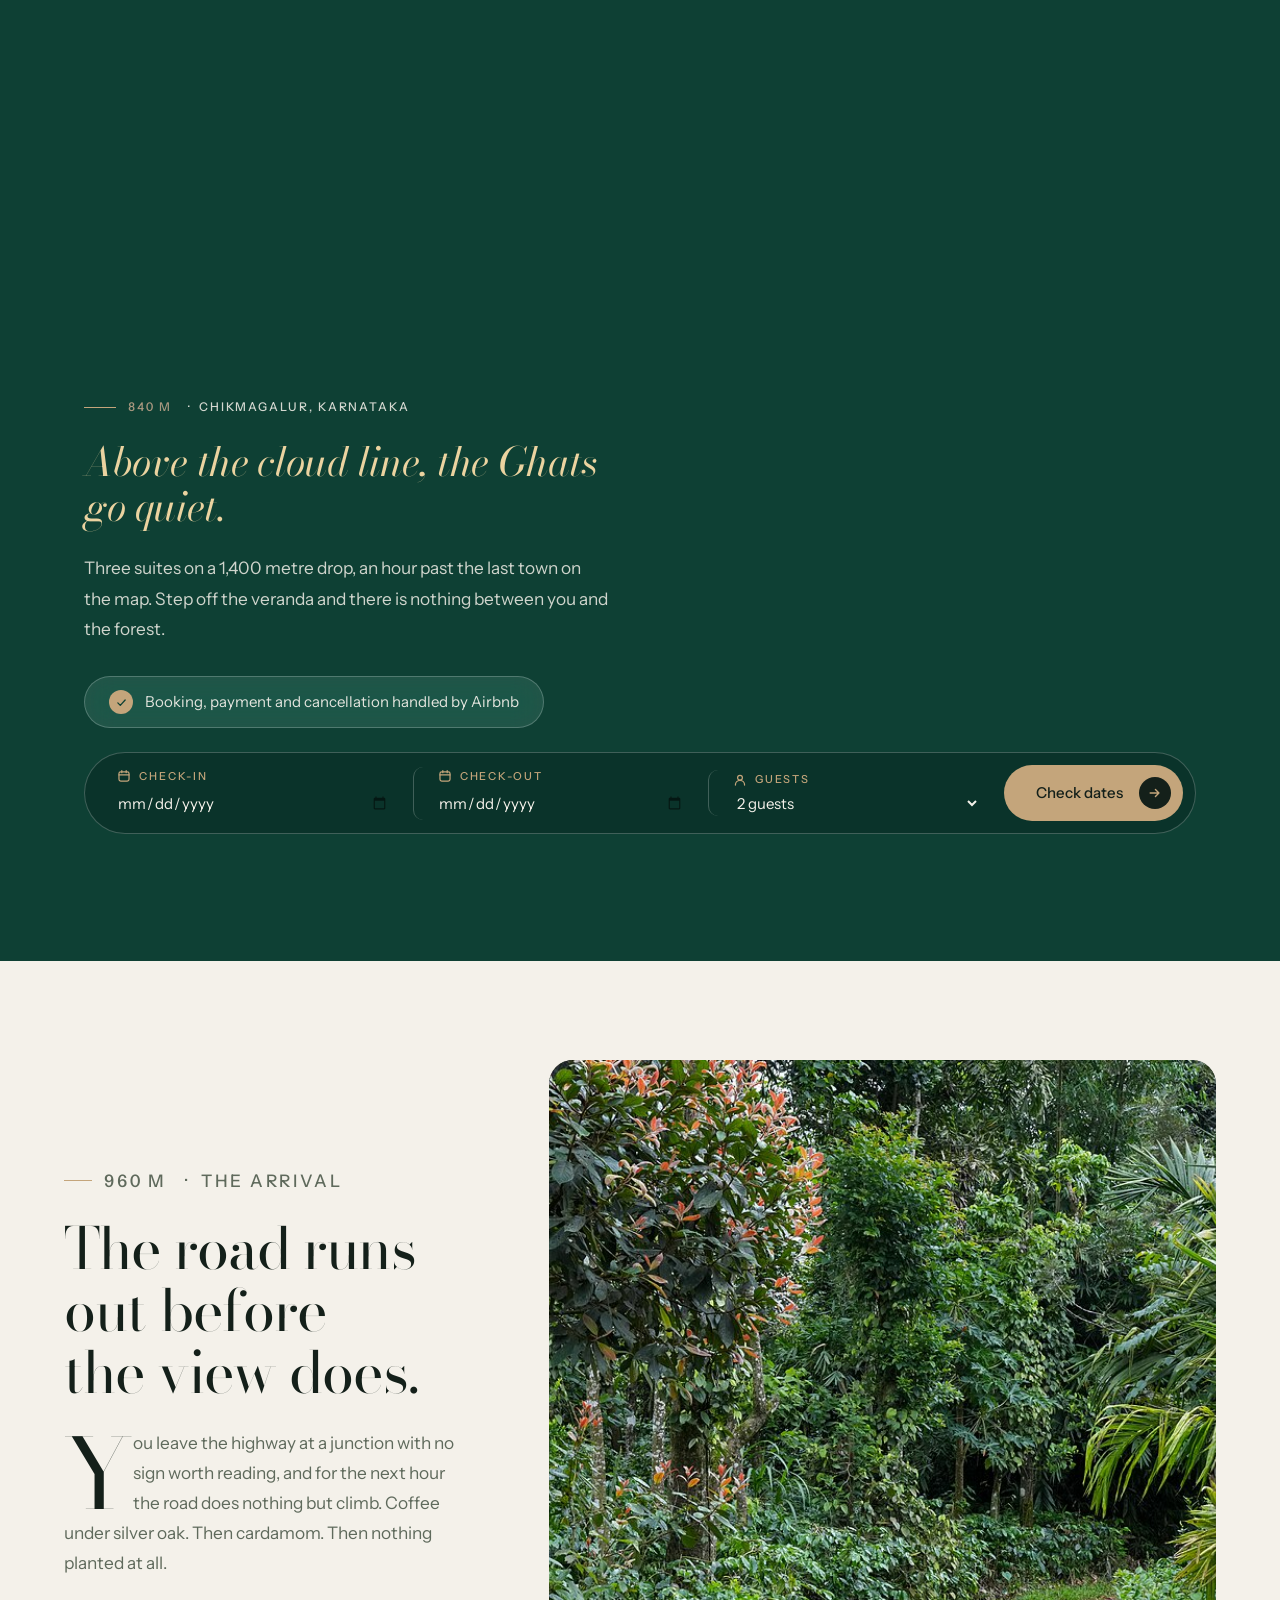
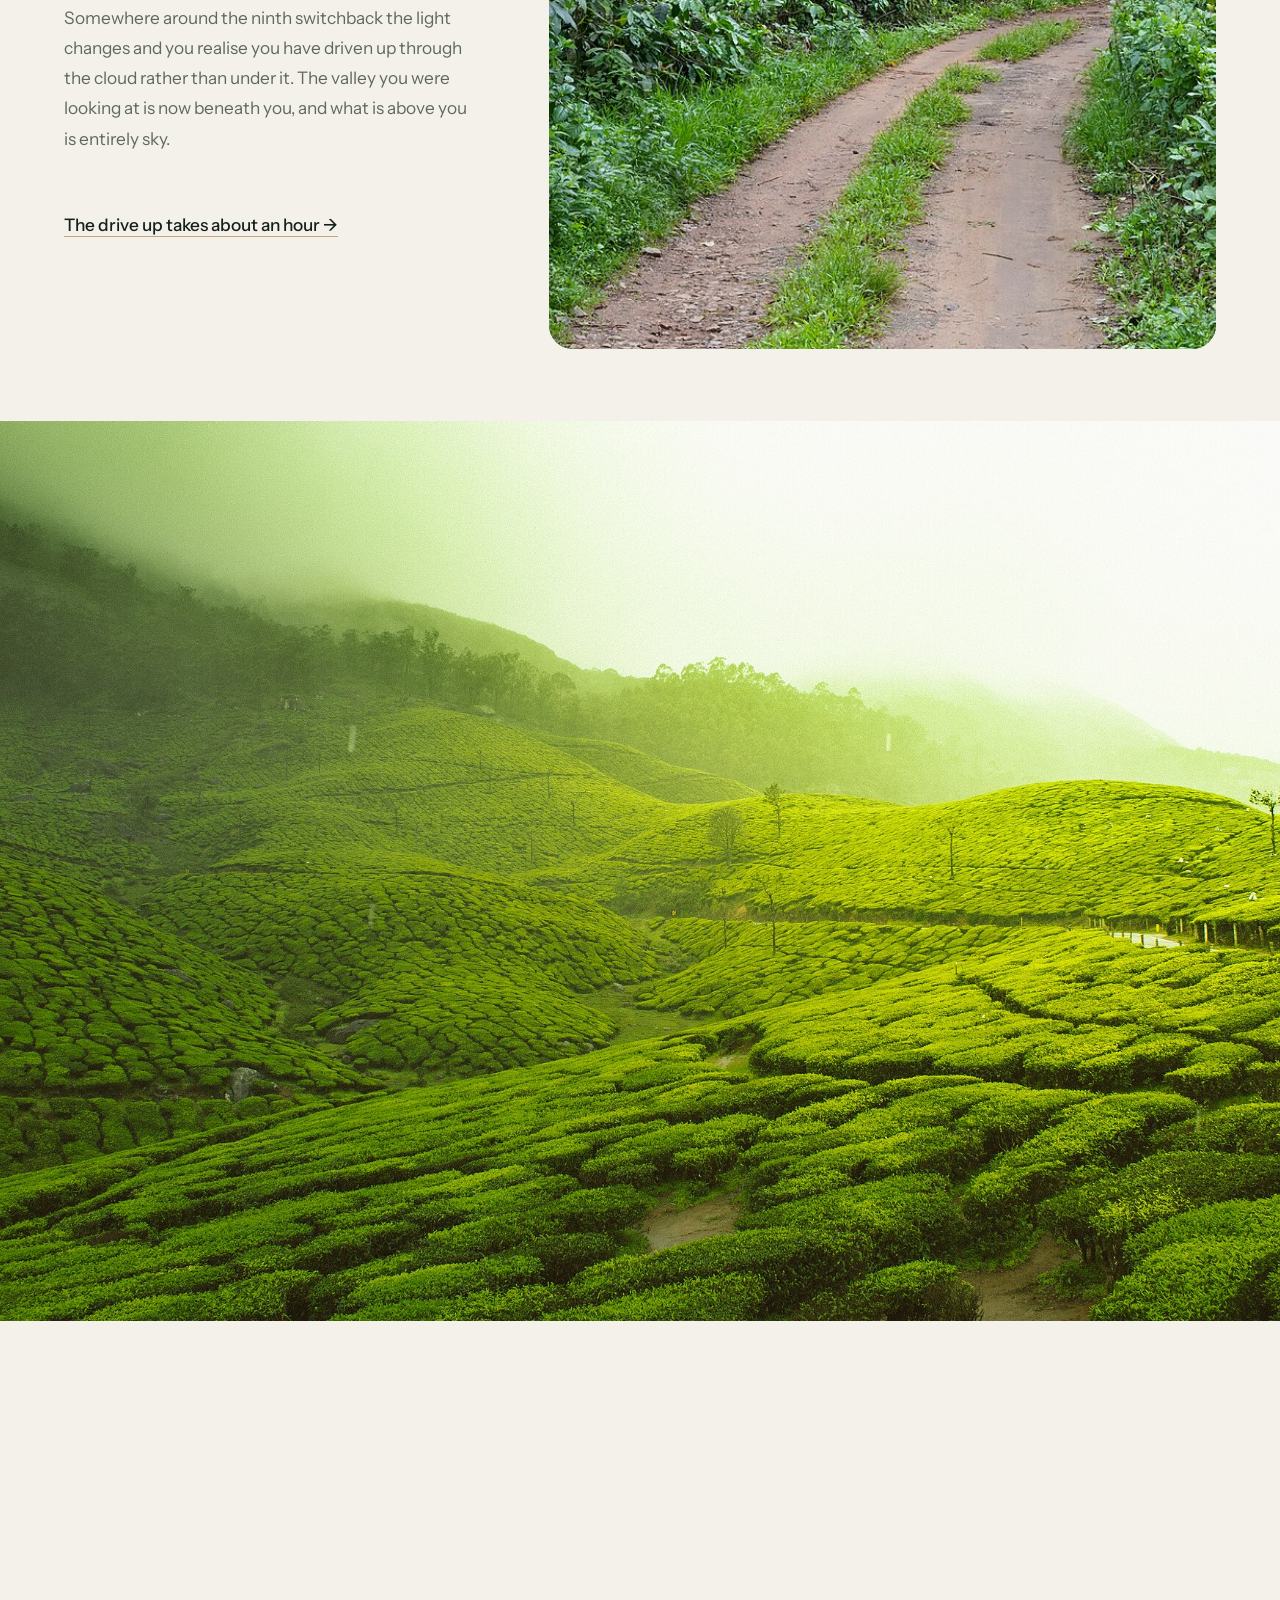
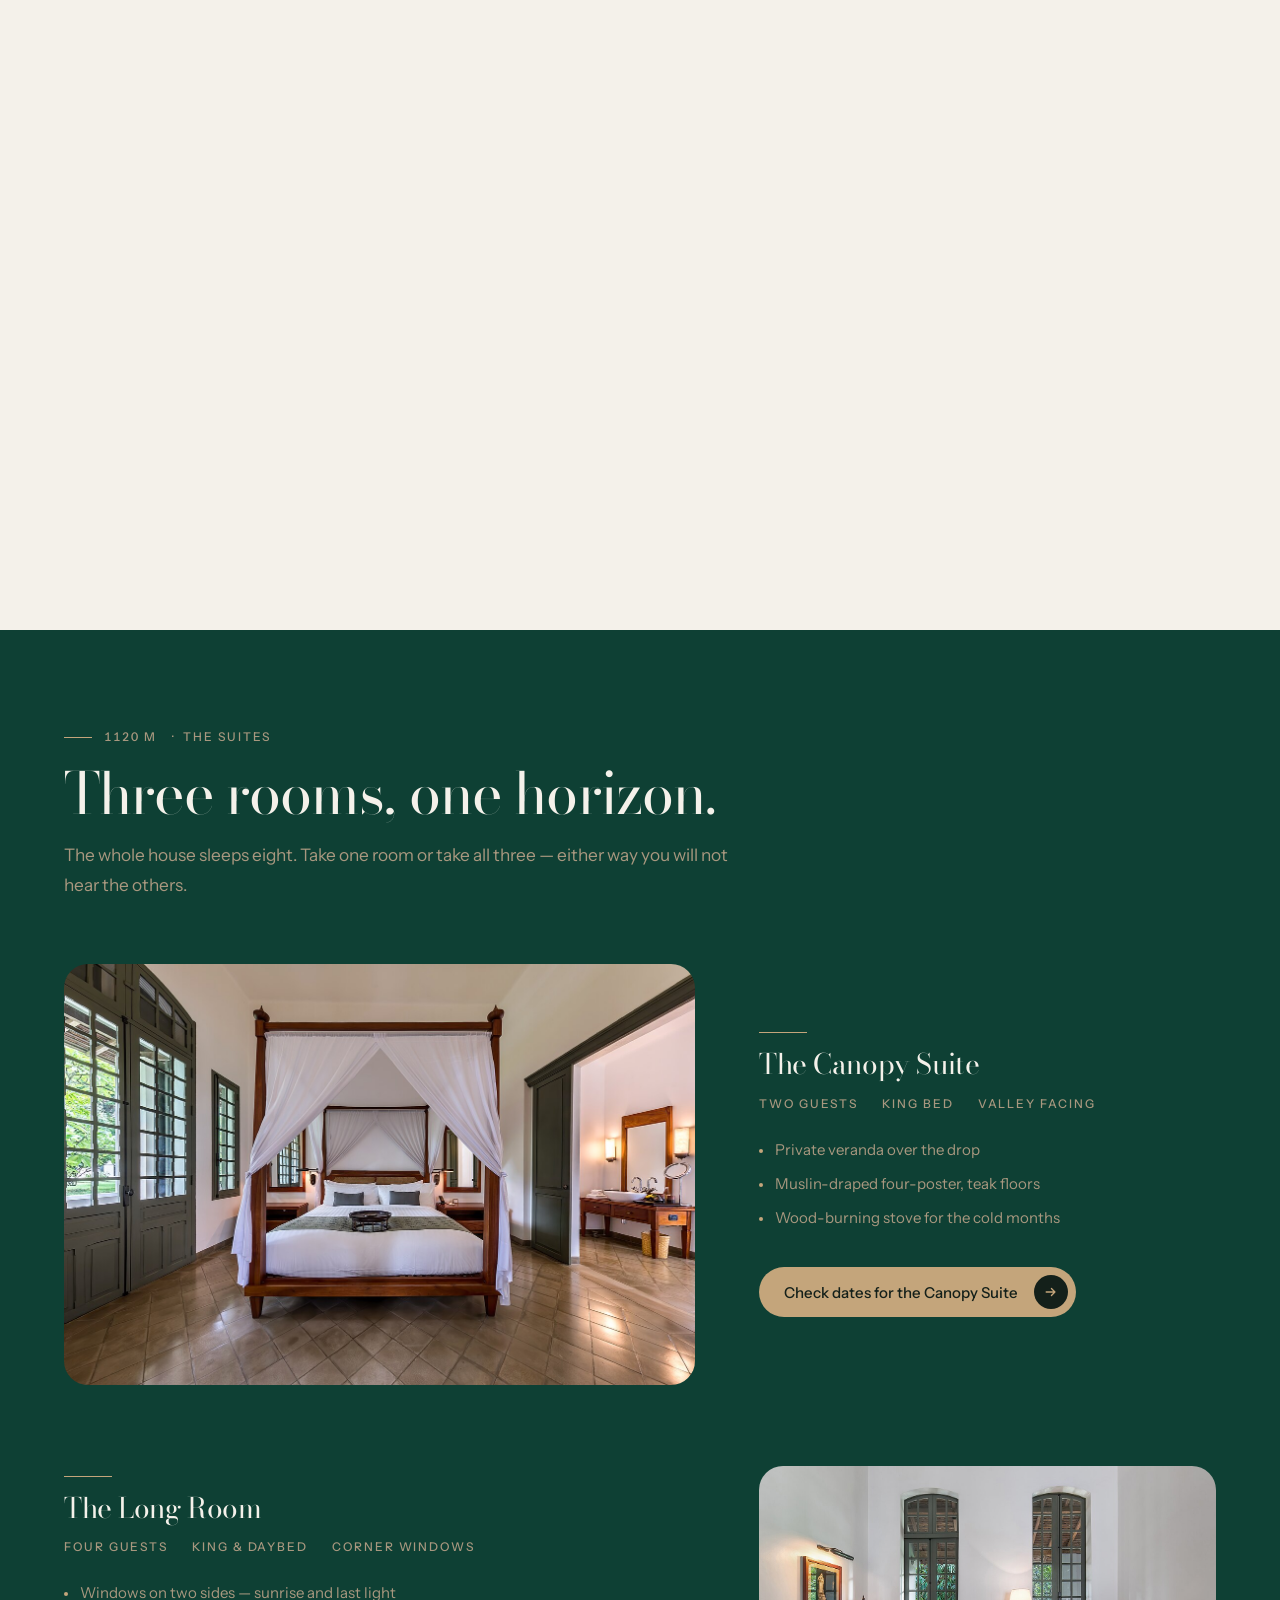
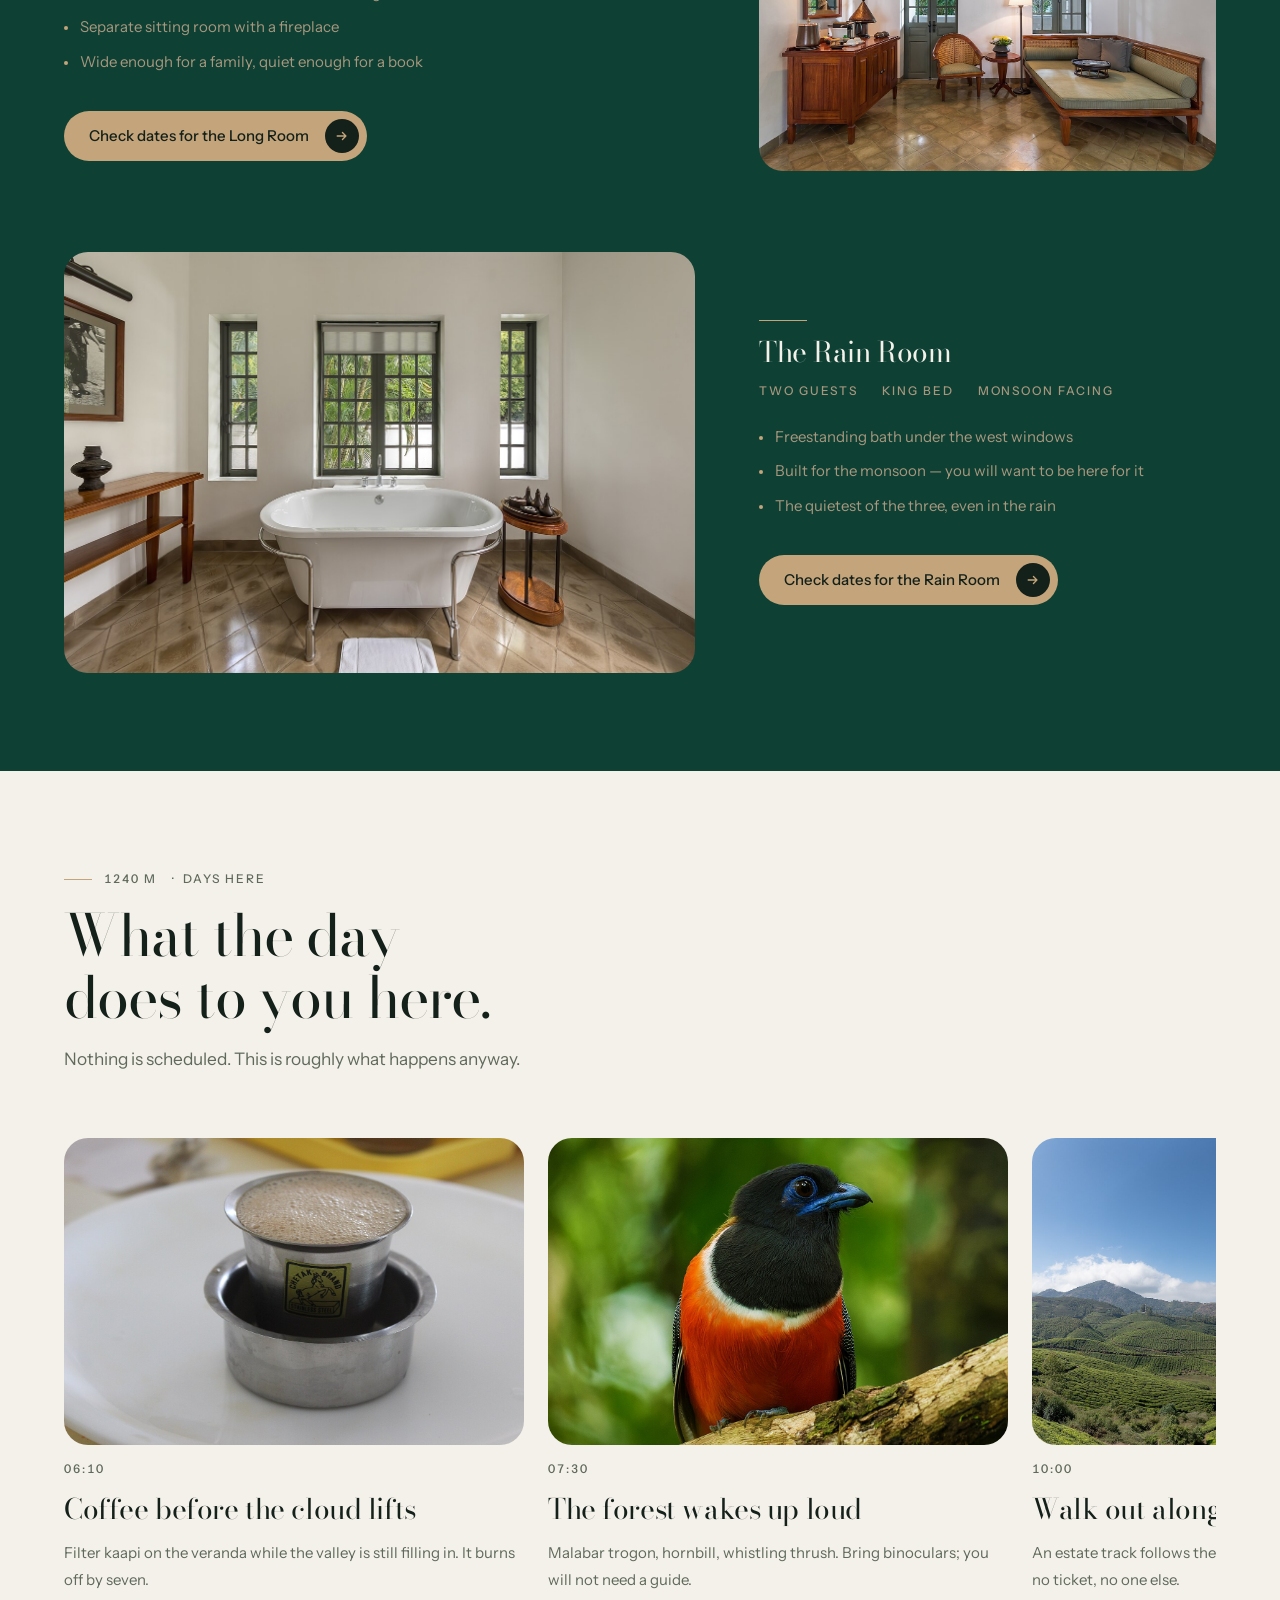
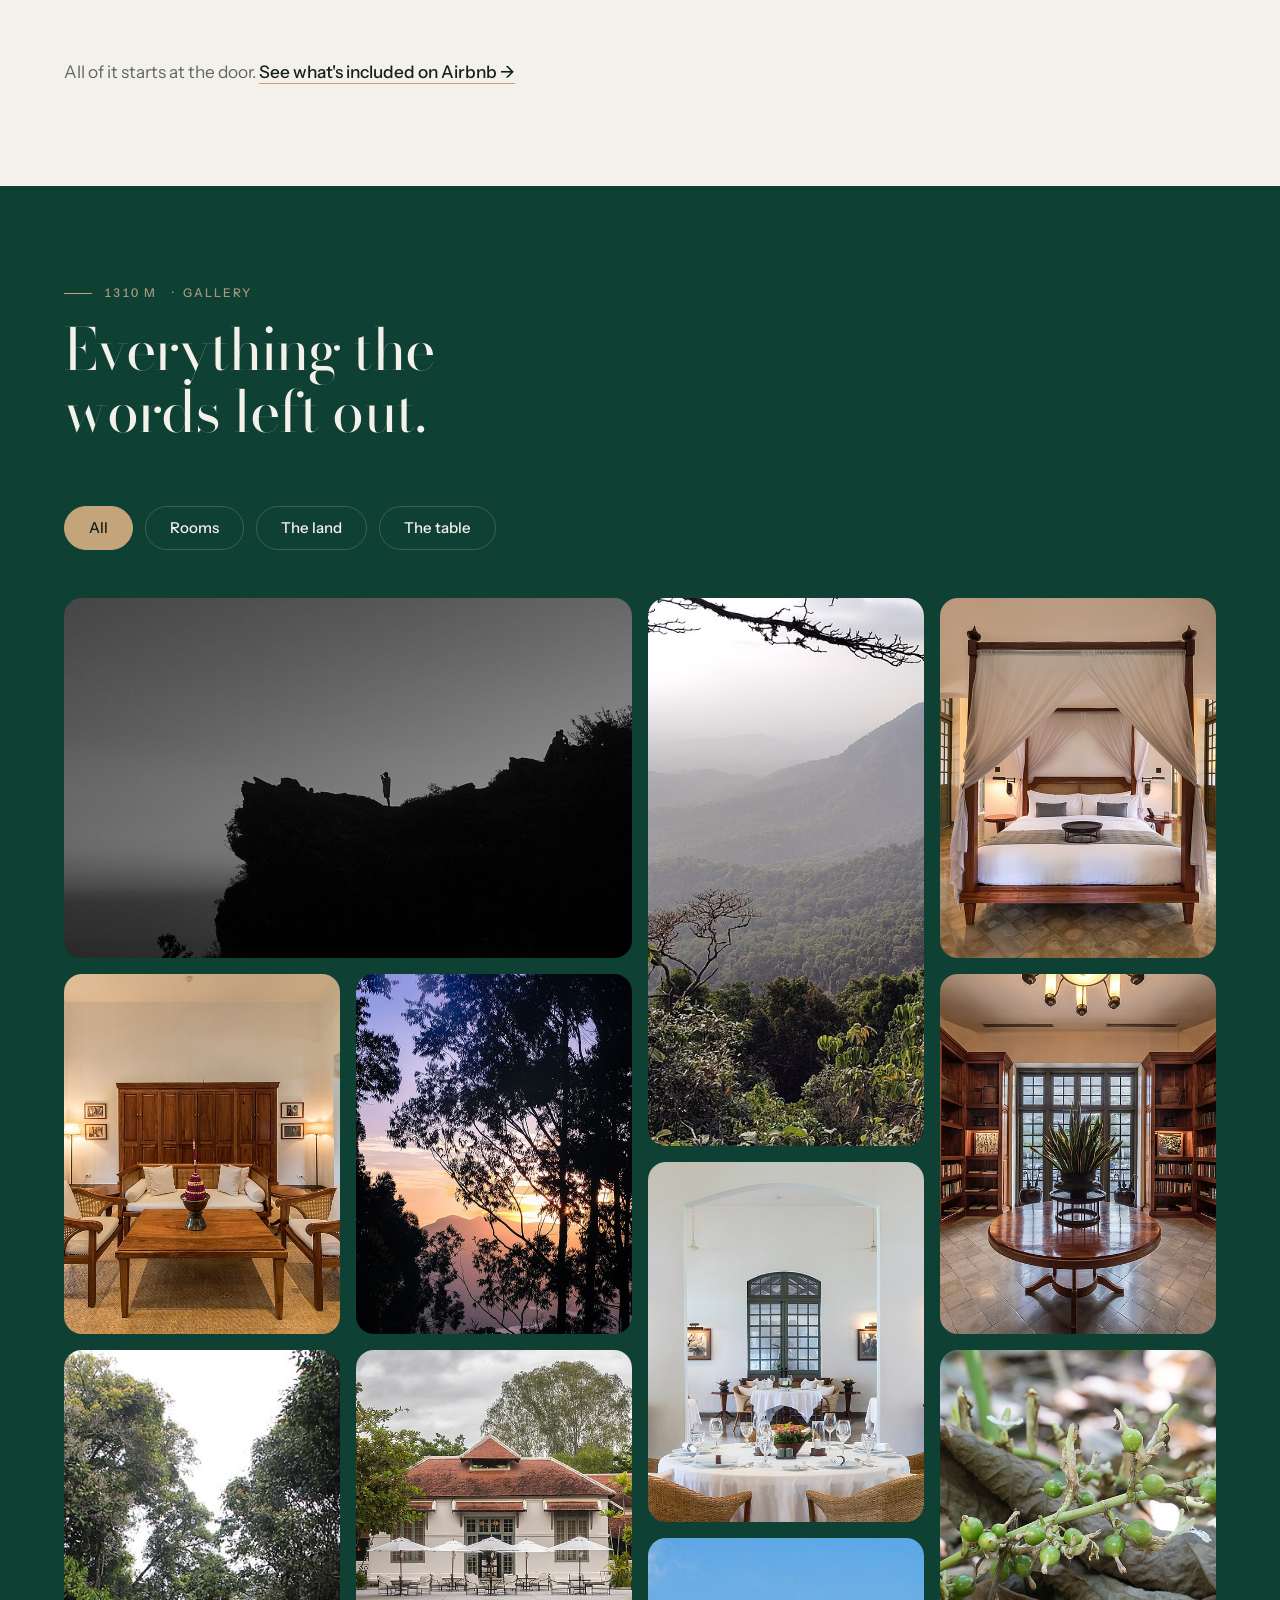
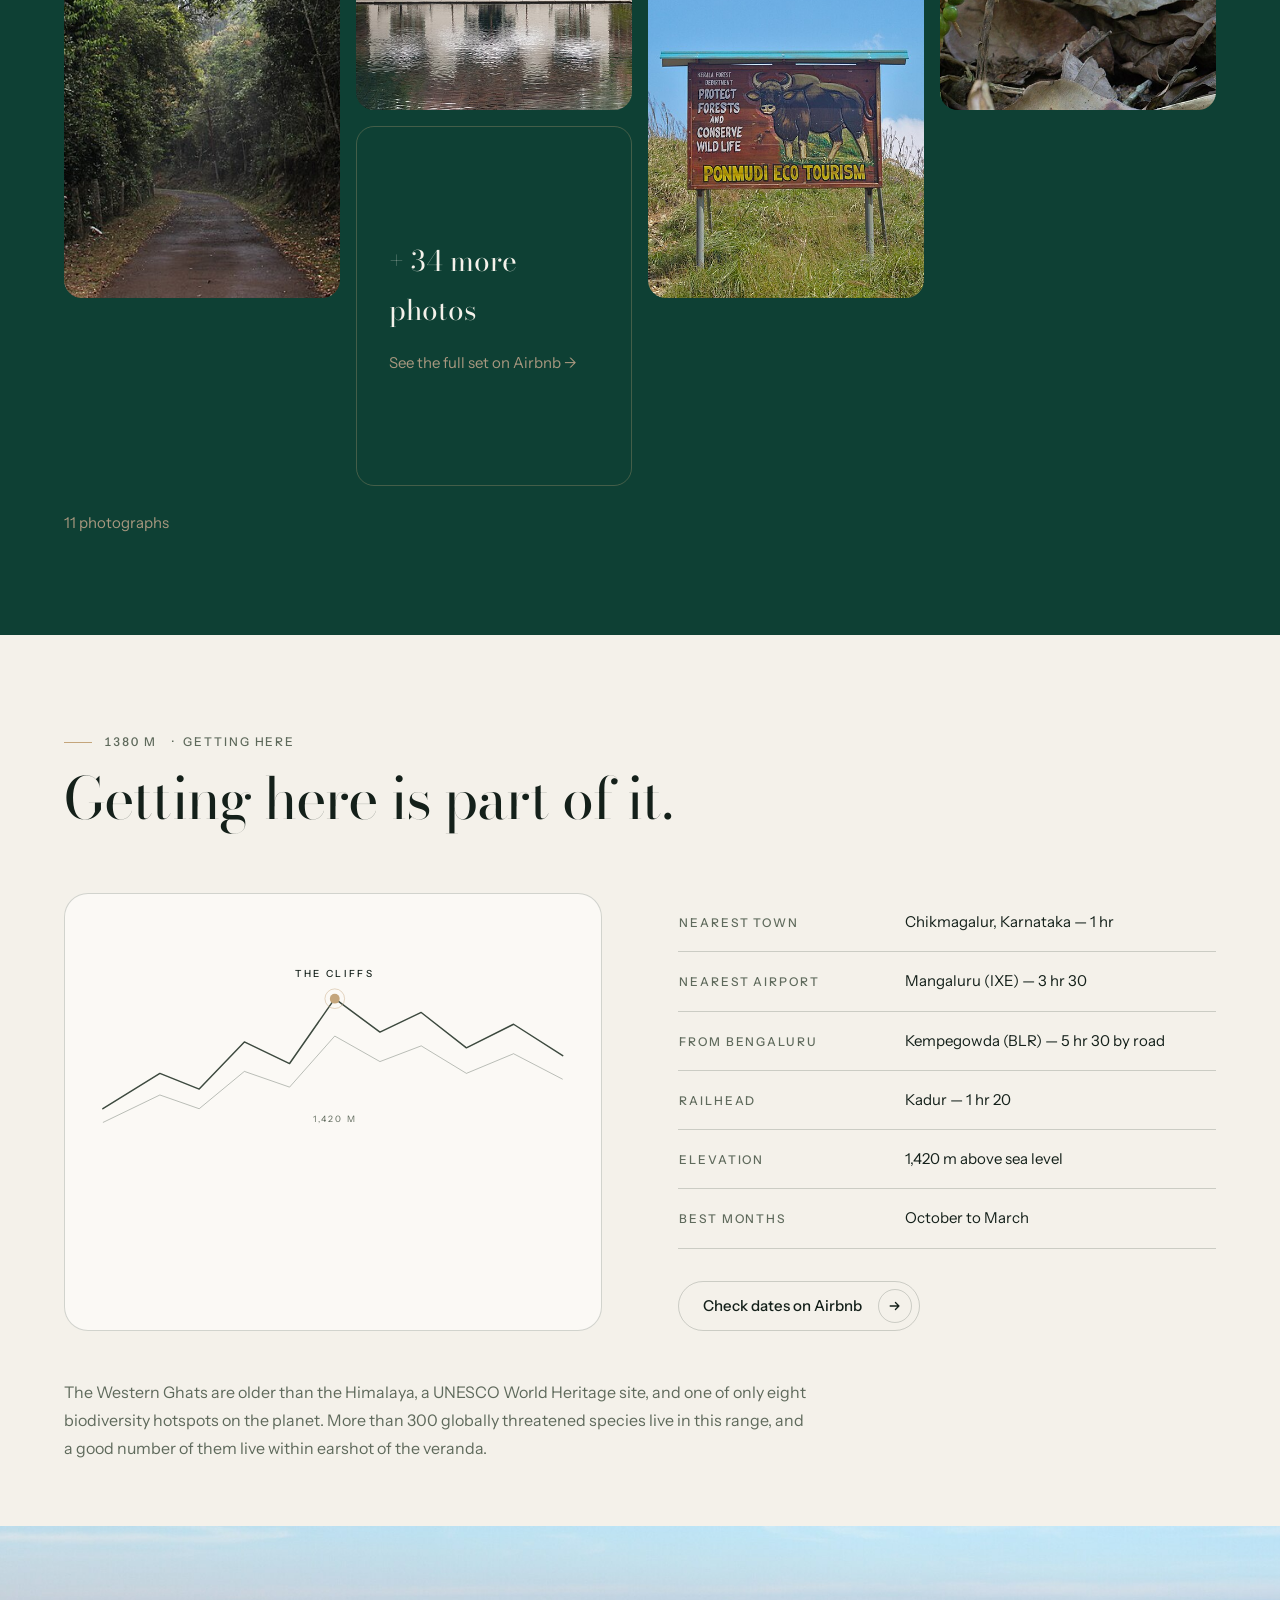
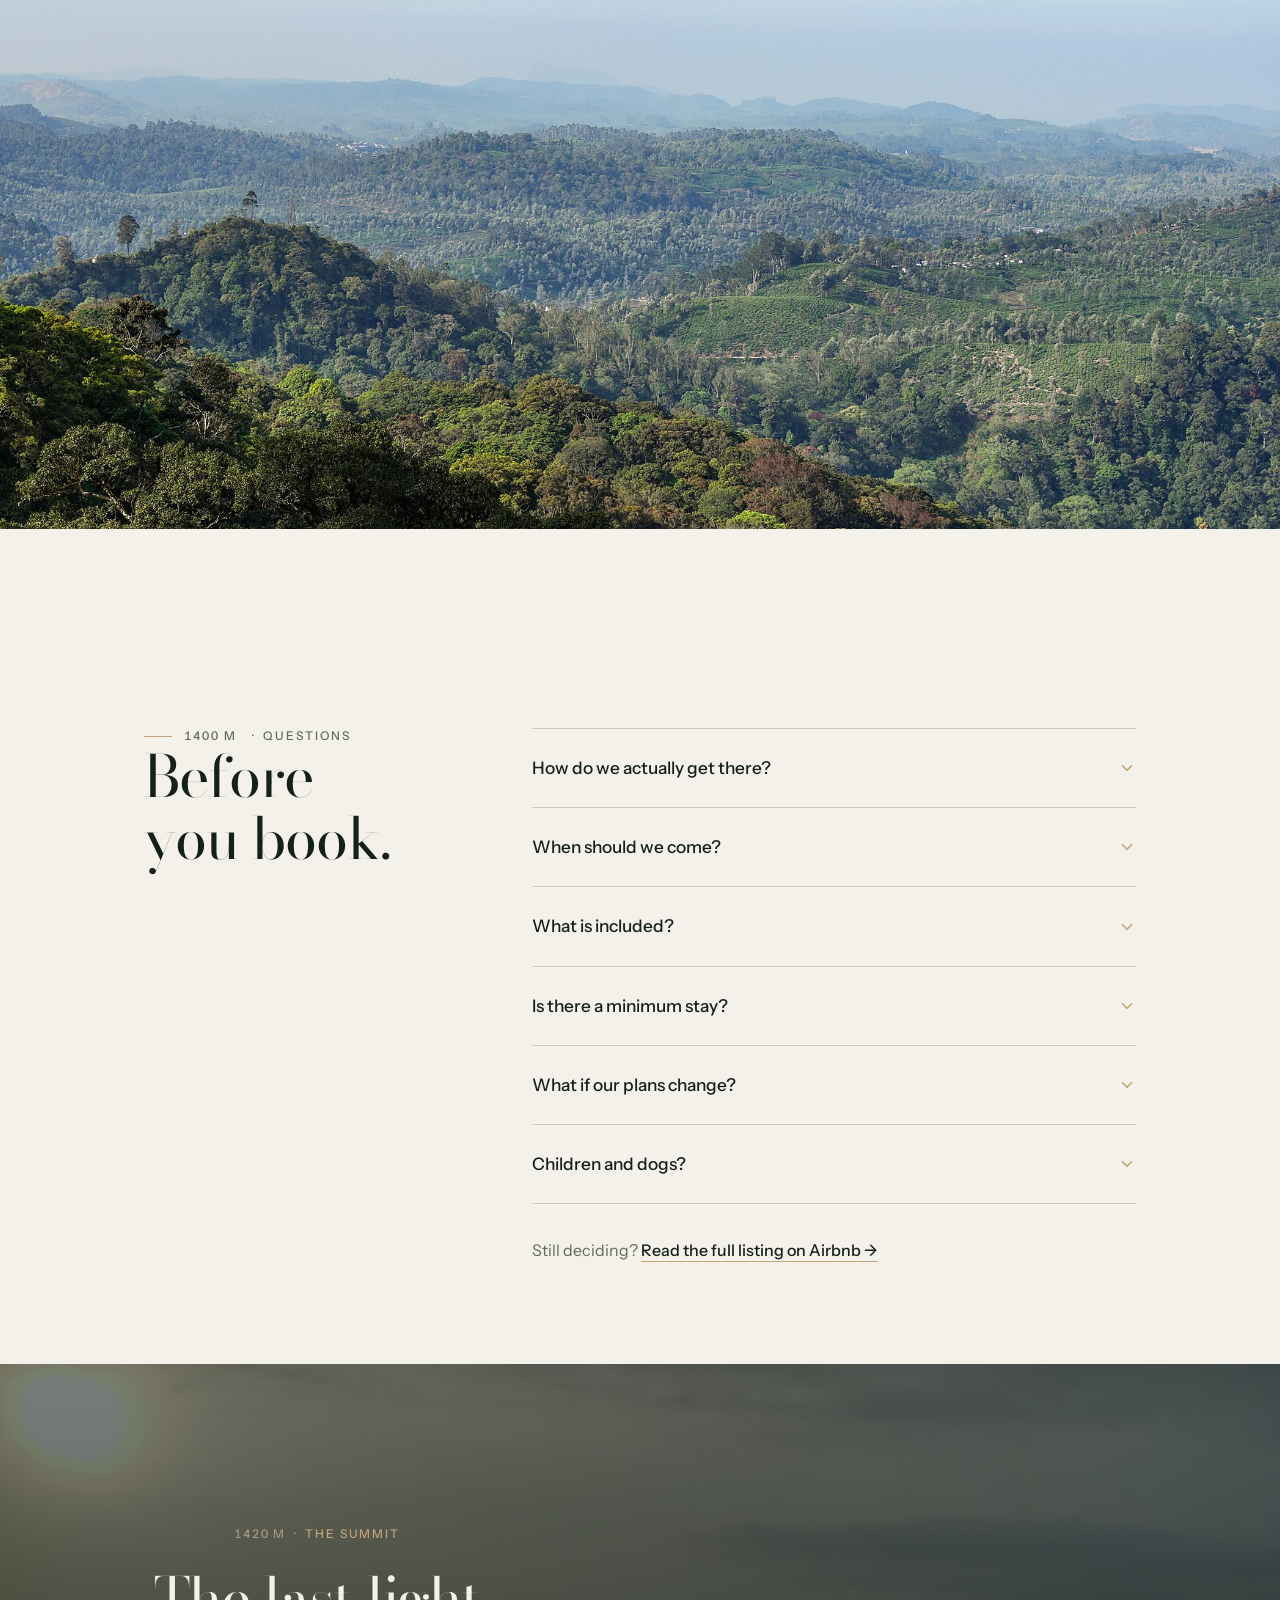
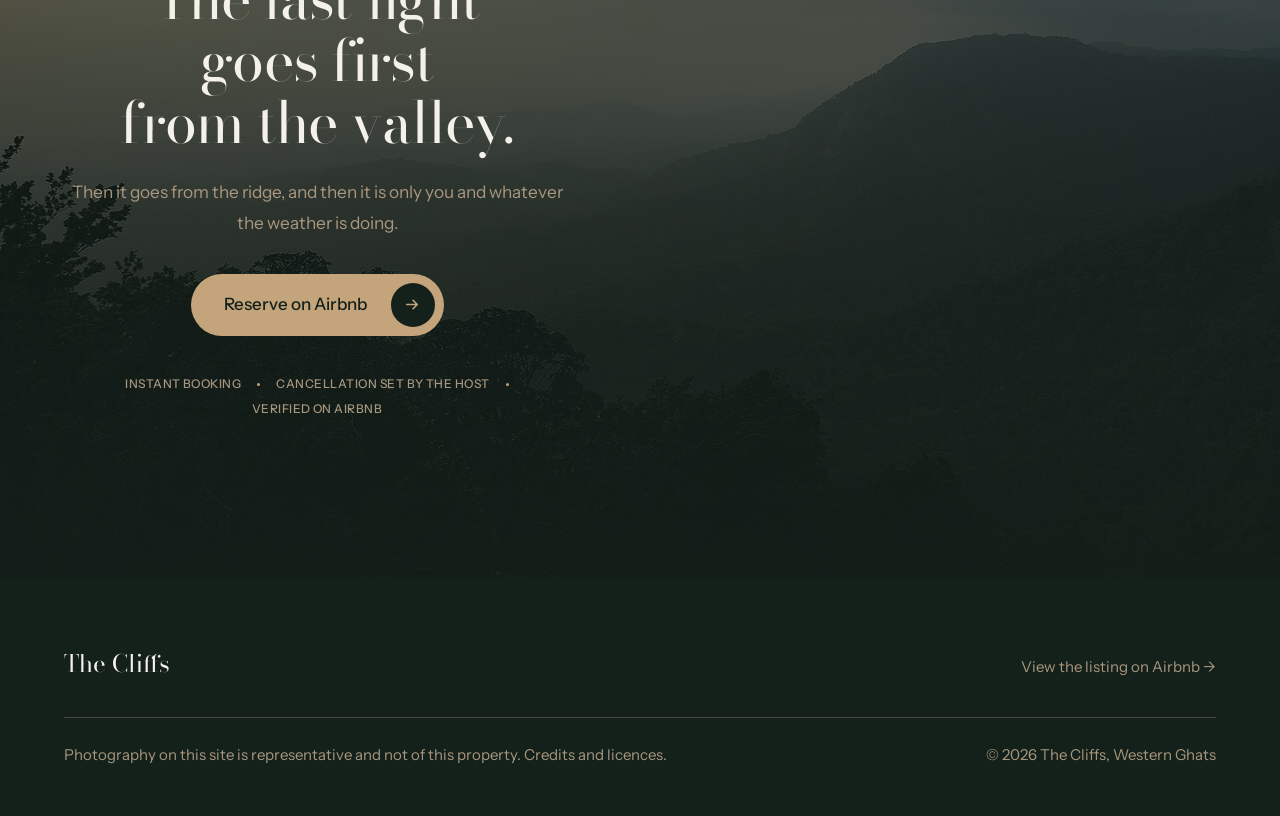
==== commit 4ed77036: "Hero: clean ridge photo, keyed clifftop figure, no CSS weather Strips the CSS cloud and haze planes " ====
--- a/index.html
+++ b/index.html
@@ -122,12 +122,15 @@
     <div class="hero__track">
       <div class="hero__stage">
 
-        <!-- Four depth planes. Each travels a different distance as you
-             scroll, in the reference component's 70 / 55 / 40 / 10 ratio,
-             which is what separates them into foreground and distance. -->
+        <!-- Depth planes, each travelling a different distance as you
+             scroll. The reference's four are 70 / 55 / 40 / 10; layer 2 is
+             absent here because a mid-ground plane needs a plate with a
+             transparent sky, and the only silhouette in the library is the
+             clifftop — reusing it would put the same person on screen
+             twice. The remaining three keep the reference's outer spacing. -->
         <div class="hero__layers" data-parallax-layers>
 
-          <!-- 1 · the ridge itself, furthest back, travels furthest -->
+          <!-- 1 · the ridges, furthest back, travelling furthest -->
           <div class="hero__layer hero__layer--1" data-parallax-layer="1">
             <img data-slot="hero-cloudline"
                  src="assets/images/hero-cloudline-1920.jpg"
@@ -140,14 +143,9 @@
                  alt="Cloud moving through steep forested ridges in the Western Ghats, palms in the foreground.">
           </div>
 
-          <!-- 2 · high haze, drifting across the ridge -->
-          <div class="hero__layer hero__layer--2" data-parallax-layer="2" aria-hidden="true">
-            <span class="hero__drift hero__drift--far"></span>
-          </div>
-
           <div class="hero__scrim" aria-hidden="true"></div>
 
-          <!-- 3 · the name, sitting between the haze and the cloud bank -->
+          <!-- 3 · the name, behind the clifftop and in front of the valley -->
           <div class="hero__layer hero__layer--3" data-parallax-layer="3">
             <h1 class="hero__title" id="hero-title">
               <span class="hero__word hero__word--in">Western</span>
@@ -155,10 +153,18 @@
             </h1>
           </div>
 
-          <!-- 4 · the cloud line itself: nearest, travels least, and passes
-                   in front of everything including the name -->
-          <div class="hero__layer hero__layer--4" data-parallax-layer="4" aria-hidden="true">
-            <span class="hero__drift hero__drift--near"></span>
+          <!-- 4 · the clifftop and the figure on it. Nearest the camera, so
+                   it travels least and passes in front of the name. -->
+          <div class="hero__layer hero__layer--4" data-parallax-layer="4">
+            <img data-slot="gallery-cliff-figure"
+                 src="assets/images/gallery-cliff-figure-1920.jpg"
+                 srcset="assets/images/gallery-cliff-figure-960.jpg 960w,
+                         assets/images/gallery-cliff-figure-1920.jpg 1920w"
+                 sizes="100vw"
+                 width="1920" height="1080"
+                 decoding="async"
+                 class="hero__figure"
+                 alt="A lone figure standing at the edge of a clifftop above the valley at dusk.">
           </div>
         </div>
 
--- a/css/05-sections.css
+++ b/css/05-sections.css
@@ -3,11 +3,13 @@
    ========================================================================= */
 
 /* ═══ 1 · Hero ═════════════════════════════════════════════════════════════
-   A four-plane parallax. The ridge, a band of high haze, the place name and
-   a near cloud bank each travel a different distance as the stage is
-   scrolled past, in the reference component's 70 / 55 / 40 / 10 ratio — the
-   differential is the entire effect, so those proportions matter more than
-   the absolute numbers.
+   A parallax of three planes: the misty ridges, the place name, and the
+   clifftop with a figure standing on it. Each travels a different distance
+   as the stage is scrolled past — the differential is the entire effect, so
+   the proportions matter more than the absolute numbers.
+
+   The photograph is left clean. An earlier pass laid CSS cloud and haze
+   over it, which fought a picture that is already almost entirely weather.
 
    Everything is driven by one custom property, --hp (0 → 1), written to
    .hero__stage by js/08-hero-scroll.js. Each plane's travel is a calc() off
@@ -62,13 +64,6 @@
   top: -26vh;
   z-index: 0;
   transform: translate3d(0, calc(var(--hp) * 22vh), 0);
-}
-
-.hero__layer--2 {
-  top: -20vh;
-  z-index: 1;
-  opacity: .5;
-  transform: translate3d(0, calc(var(--hp) * 17vh), 0);
 }
 
 /* The name. Centred by grid rather than by a translate, so the parallax
@@ -82,10 +77,19 @@
   transform: translate3d(0, calc(var(--hp) * 12vh), 0);
 }
 
+/* The blend lives on the plane, not on the <img> inside it. An element only
+   blends with the backdrop of its own parent stacking context, and the
+   parallax transform on this element makes it one — so `mix-blend-mode` on
+   the image would have found nothing behind it but this empty box and done
+   nothing at all, silently, leaving the keyed-out sky opaque. On the plane
+   itself the backdrop is the ridges and the scrim, which is what it needs
+   to multiply against. .hero__stage's `isolation: isolate` keeps the blend
+   from reaching further down the page than the hero. */
 .hero__layer--4 {
   top: -6vh;
   z-index: 4;
   transform: translate3d(0, calc(var(--hp) * 3vh), 0);
+  mix-blend-mode: multiply;
 }
 
 .hero__bg {
@@ -94,8 +98,8 @@
   object-fit: cover;
 }
 
-/* Sits above the ridge and the haze but below the name, so it darkens the
-   photograph without dulling the type that has to read against it. */
+/* Sits above the ridges but below the name, so it darkens the photograph
+   without dulling the type that has to read against it. */
 .hero__scrim {
   position: absolute;
   inset: 0;
@@ -103,57 +107,31 @@
   background: var(--scrim);
 }
 
-/* ── Drifting cloud ────────────────────────────────────────────────────────
-   Horizontal drift on top of the vertical parallax: the planes separate as
-   you scroll, and the cloud keeps moving whether you scroll or not.
-
-   The seamless loop is the trick. Each band is twice the stage width with
-   `background-size: 50% 100%` and `repeat-x`, so the puffs tile exactly
-   once per stage-width and translating by -50% lands on a pixel-identical
-   position. Get that arithmetic wrong by any amount and the cloud visibly
-   jumps once per cycle.
-
-   Transform only, so these stay on the compositor. No `will-change`:
-   permanently promoting decorative layers is the trade 06-motion.css warns
-   against, and an animated transform is composited without being asked. */
-.hero__drift {
-  position: absolute;
-  left: 0;
-  width: 200%;
-  background-repeat: repeat-x;
-  background-size: 50% 100%;
-  animation: cloud-drift linear infinite;
-}
-
-@keyframes cloud-drift {
-  from { transform: translate3d(0, 0, 0); }
-  to   { transform: translate3d(-50%, 0, 0); }
-}
-
-/* High and thin, well clear of the name's band. */
-.hero__drift--far {
-  top: 14%;
-  height: 34%;
-  animation-duration: 190s;
-  background-image:
-    radial-gradient(ellipse 16% 40% at 12% 56%, rgba(255,255,255,.55), rgba(255,255,255,0) 100%),
-    radial-gradient(ellipse 11% 28% at 29% 40%, rgba(255,255,255,.45), rgba(255,255,255,0) 100%),
-    radial-gradient(ellipse 19% 38% at 64% 54%, rgba(255,255,255,.5), rgba(255,255,255,0) 100%),
-    radial-gradient(ellipse 13% 26% at 85% 38%, rgba(255,255,255,.4), rgba(255,255,255,0) 100%);
-}
-
-/* The cloud line the name stands above: dense, low, and nearest the camera.
-   It starts below the name's baseline on purpose — this is the one plane
-   that passes in front of the type, and white cloud crossing the gold
-   accent is exactly how the headline lost contrast once before. */
-.hero__drift--near {
-  top: 62%;
-  height: 46%;
-  animation-duration: 90s;
-  background-image:
-    radial-gradient(ellipse 34% 52% at 15% 58%, rgba(255,255,255,.92), rgba(255,255,255,0) 100%),
-    radial-gradient(ellipse 27% 44% at 51% 46%, rgba(255,255,255,.82), rgba(255,255,255,0) 100%),
-    radial-gradient(ellipse 36% 54% at 86% 60%, rgba(255,255,255,.88), rgba(255,255,255,0) 100%);
+/* ── The clifftop, keyed out of its own sky ────────────────────────────────
+   The reference's foreground plane is a pre-cut WebP with a transparent
+   sky. This library has no such plate — but the source photograph is a
+   near-black silhouette against a plain pale sky, which is the one case
+   where a cutout can be recovered in the browser rather than in Photoshop.
+
+   contrast() pushes the two ends apart: the sky, already above mid-grey,
+   is driven to white, and the cliff, already close to black, is driven to
+   black. brightness() then finishes the sky off. multiply blending does
+   the rest, because multiply is neutral against white and absolute against
+   black — the sky disappears completely and the silhouette lands solid.
+
+   The consequence to know about: multiply darkens whatever is beneath, so
+   this plane genuinely occludes the name where the two overlap. That is
+   the depth cue that makes the parallax read, and it is why the cliff is
+   positioned low and the name sits above the ridge line.                  */
+.hero__figure {
+  width: 100%;
+  height: 100%;
+  object-fit: cover;
+  /* Biased right of centre: the figure stands at ~56% across the frame, and
+     centre-cropping a 16:9 source into a narrow viewport walks them off the
+     edge. */
+  object-position: 56% 50%;
+  filter: contrast(3) brightness(1.5);
 }
 
 /* Hands the stage over to the pine below instead of ending on a cut edge. */
@@ -251,11 +229,12 @@
   right: 0;
   text-align: center;
   bottom: clamp(1.5rem, 5vh, 3rem);
-  /* Deep slate, not cream. The cue sits at the foot of the frame, which is
-     the brightest part of the sky — the cloud sea. Cream on that was cream
-     on near-white, i.e. invisible. This is 13:1 there. */
-  color: rgba(18, 42, 58, .82);
-  text-shadow: 0 1px 2px rgba(255, 255, 255, .45);
+  /* Back to cream. It was deep slate while the foot of the frame was a
+     bright cloud sea; the foot of the frame is now the keyed clifftop,
+     which is close to black, and dark-on-dark measured 1.2:1. Light type
+     with a dark shadow is right for every state this hero has. */
+  color: rgba(251, 249, 245, .9);
+  text-shadow: 0 1px 3px rgba(8, 20, 16, .8), 0 4px 16px rgba(8, 20, 16, .6);
   pointer-events: none;
   /* Gone well before the window is fully open, because by then it is over
      bare photograph, where a dark cue would disappear as surely as a light
@@ -292,7 +271,6 @@
   .js .hero__track { height: auto; }
   .js .hero__stage { position: relative; }
   .hero__cue { display: none; }
-  .hero__drift { animation: none; }
 }
 
 /* The eyebrow sits on pine below the stage now, so brass would be legal —
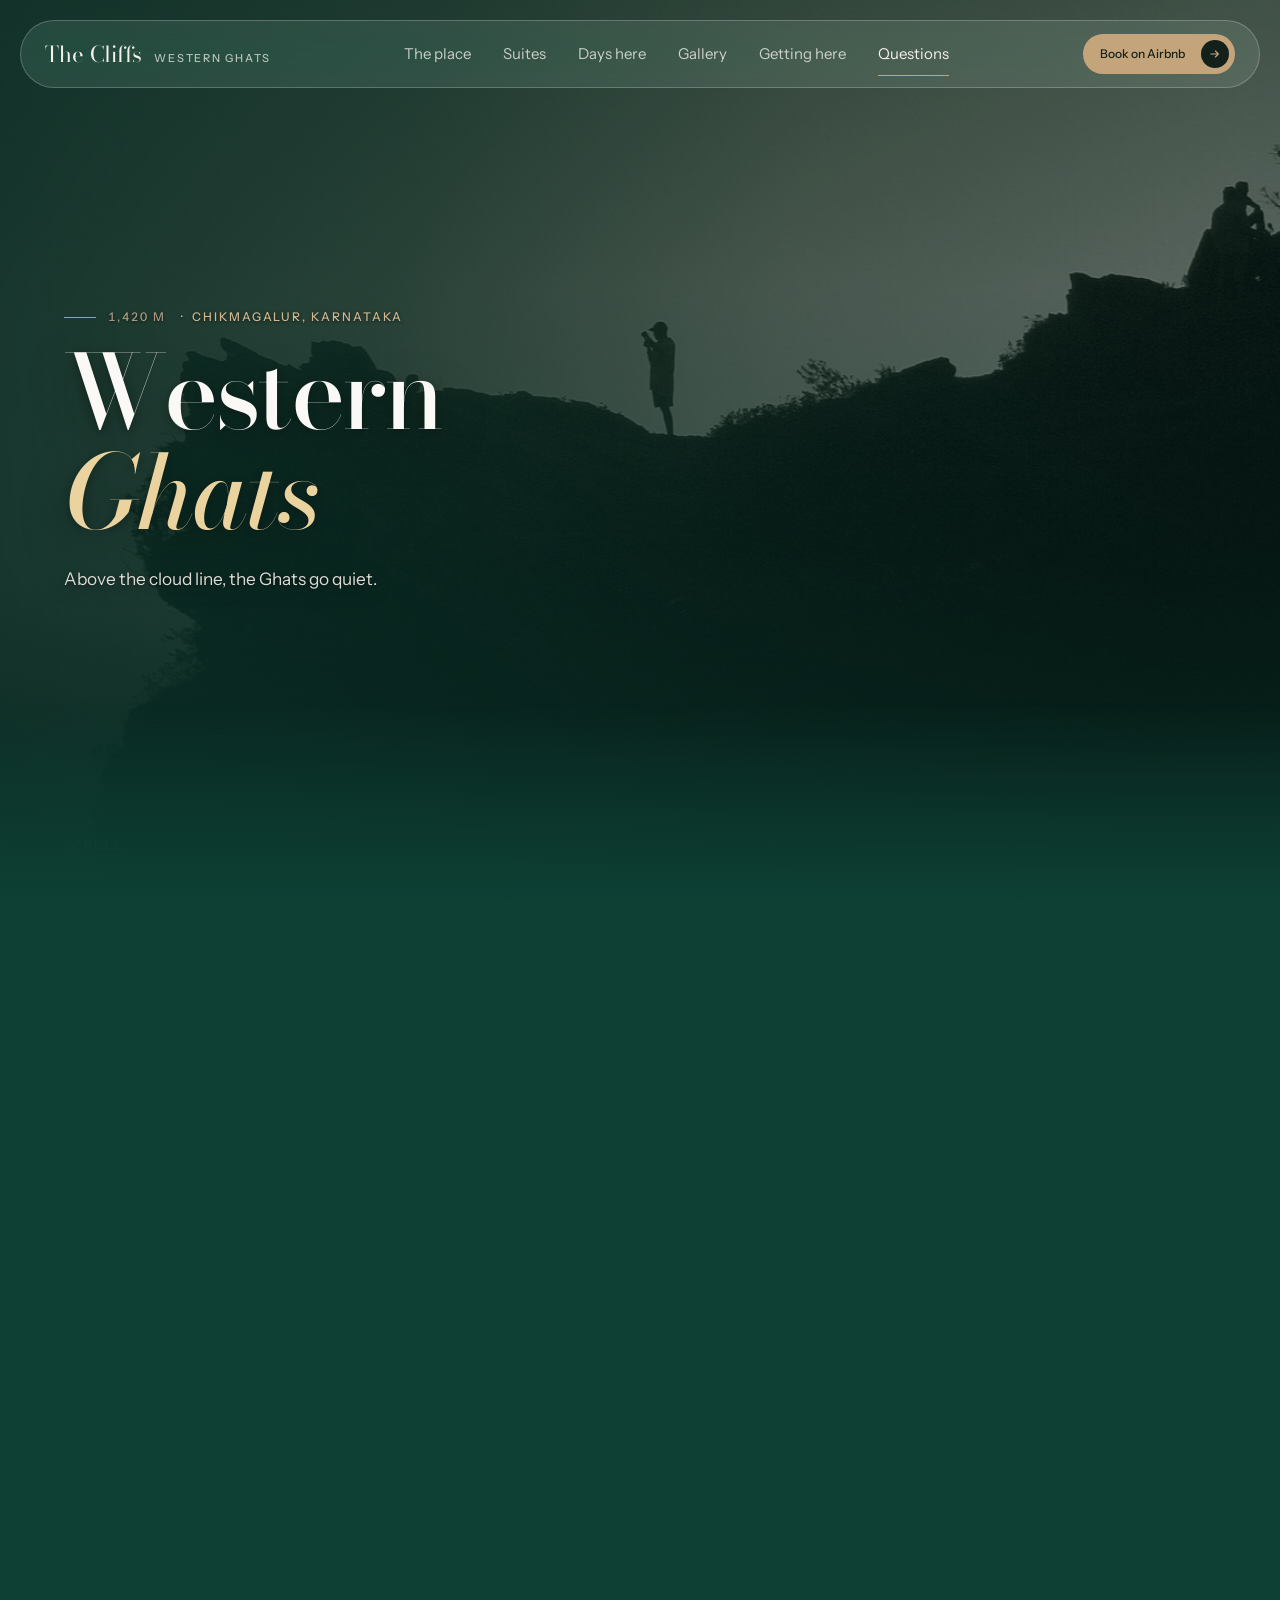
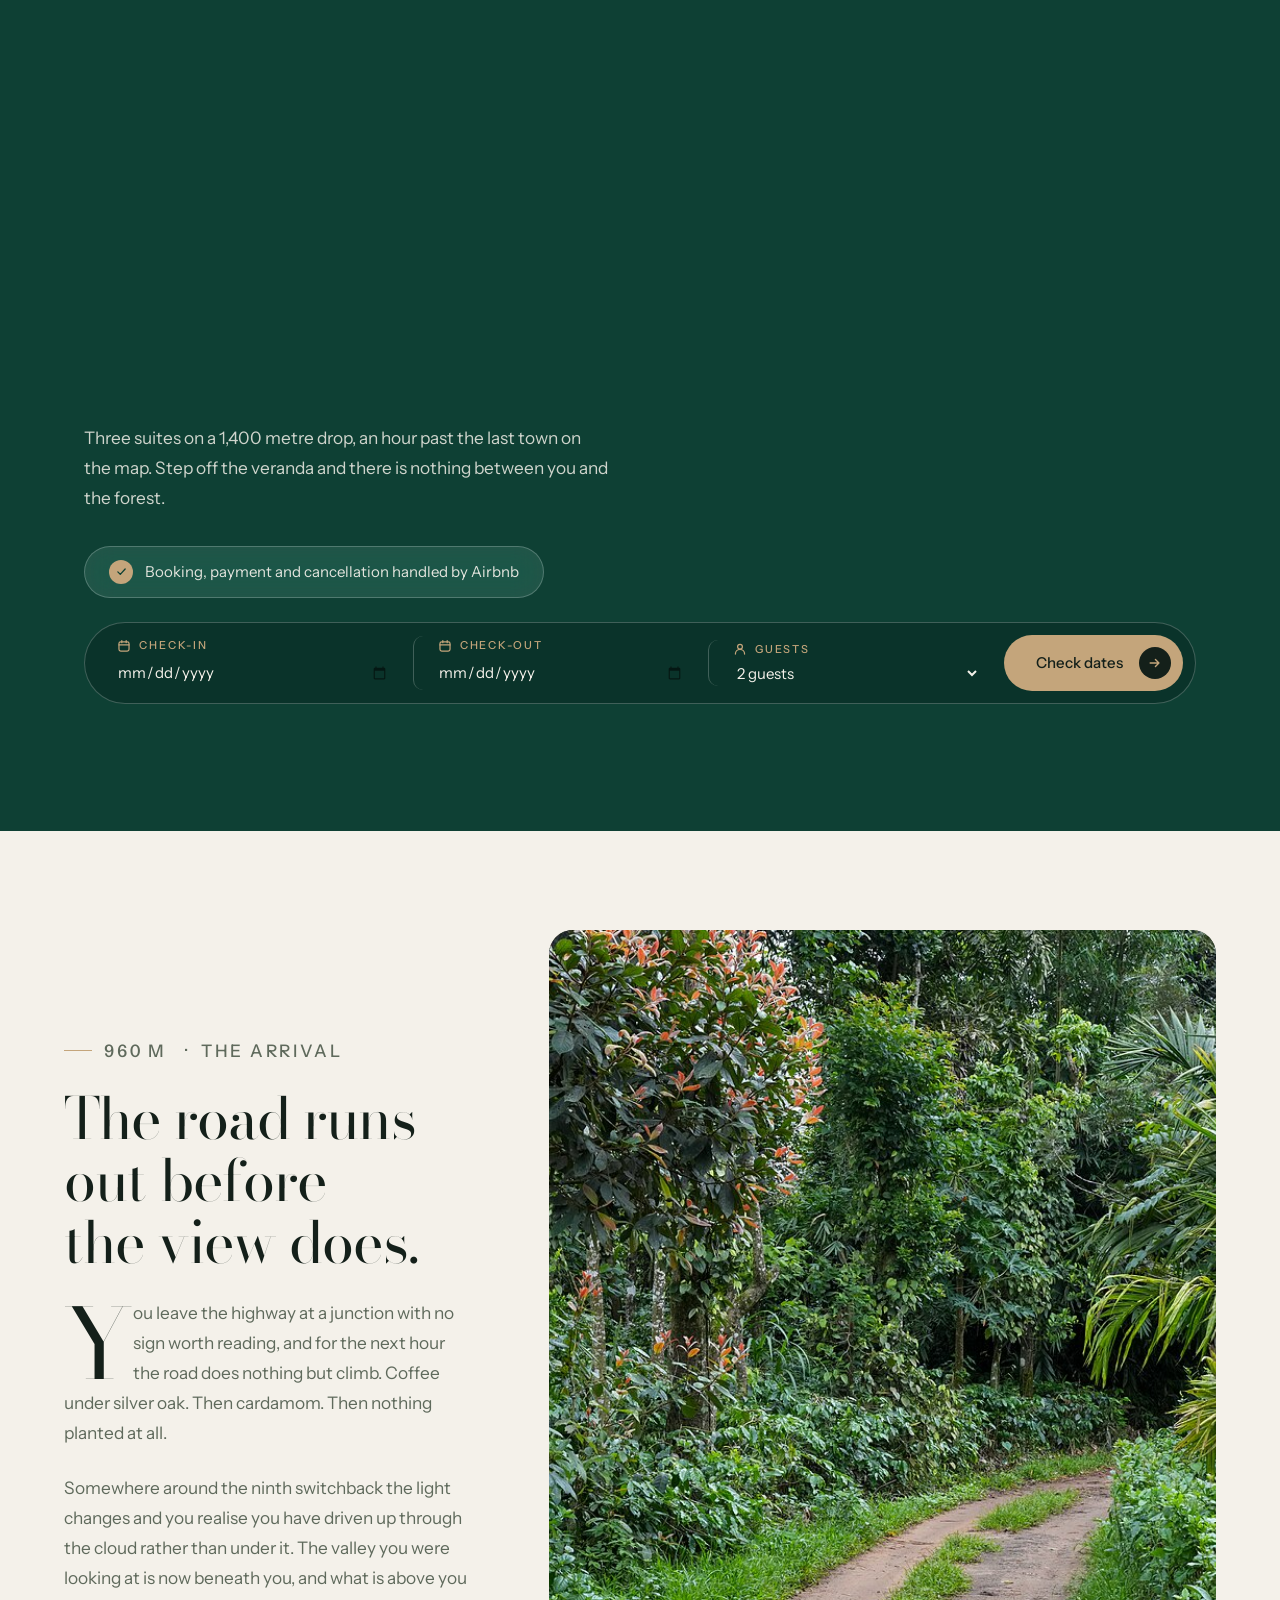
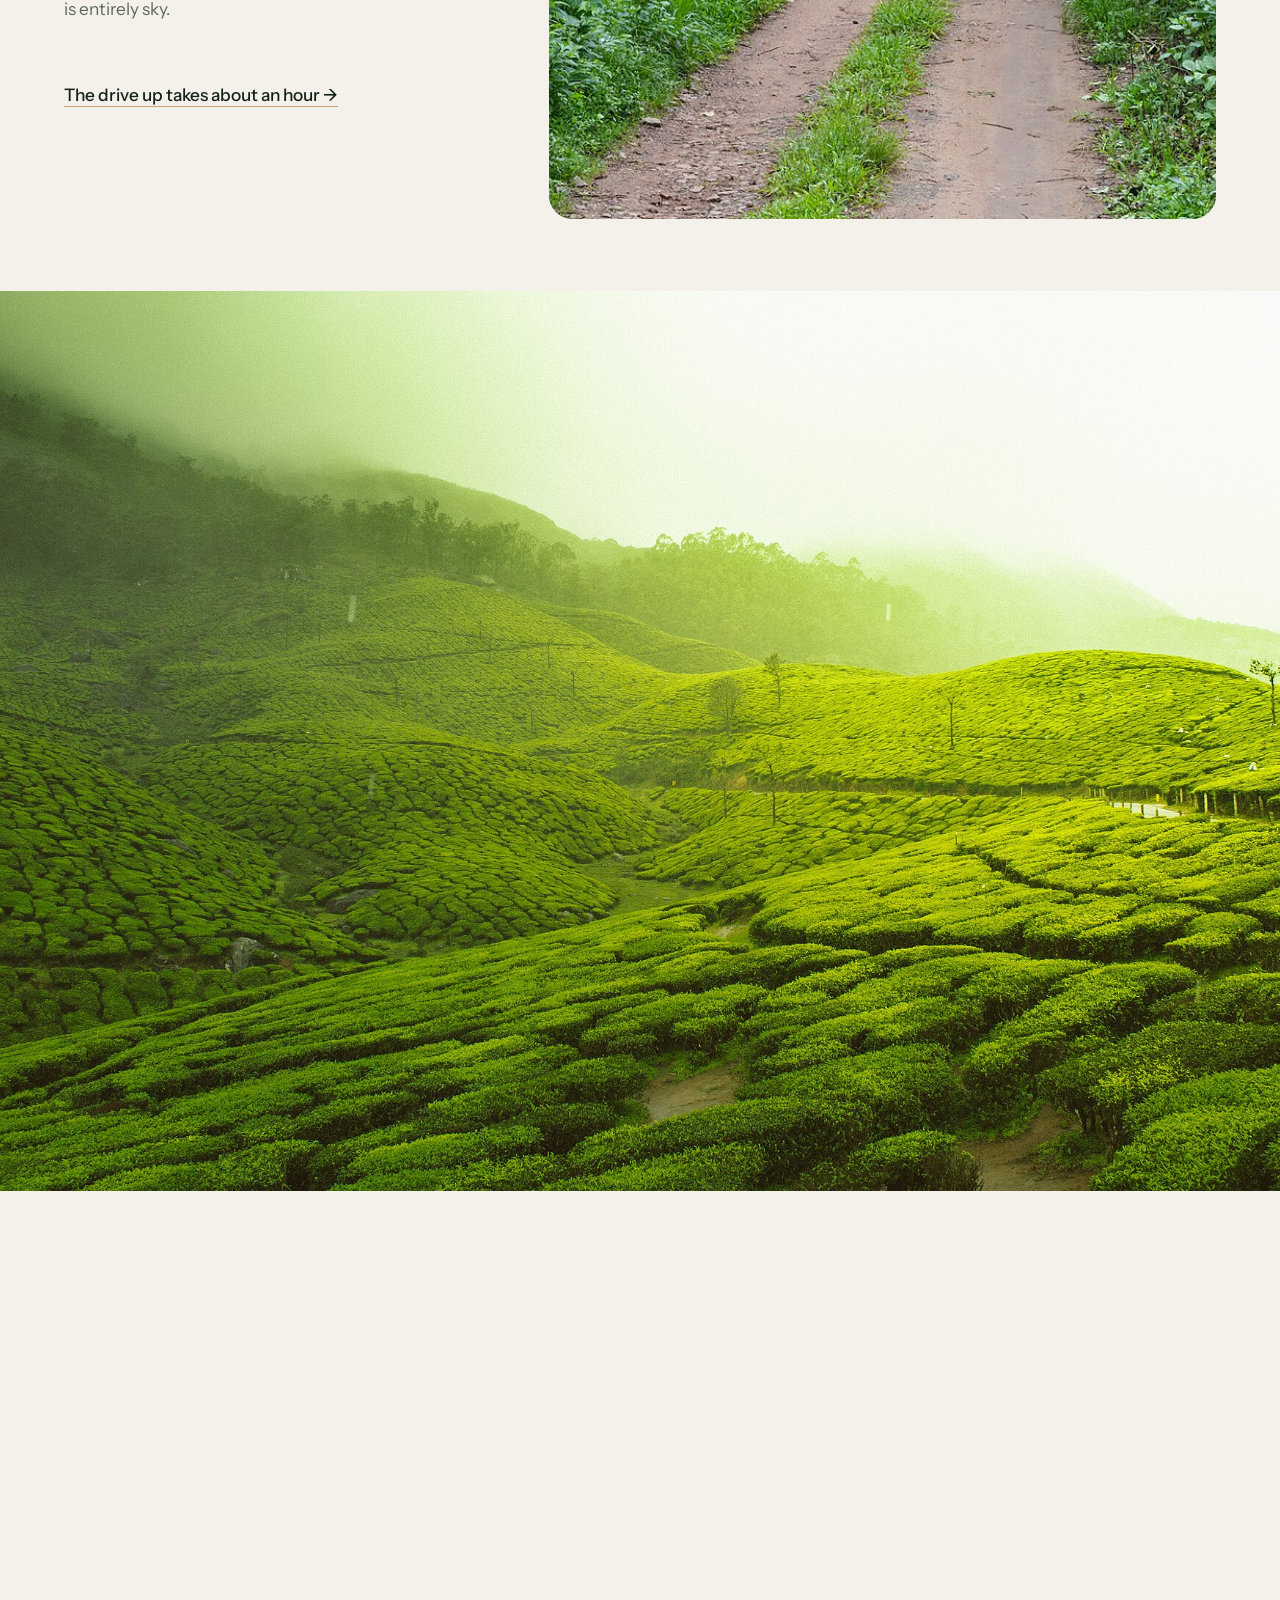
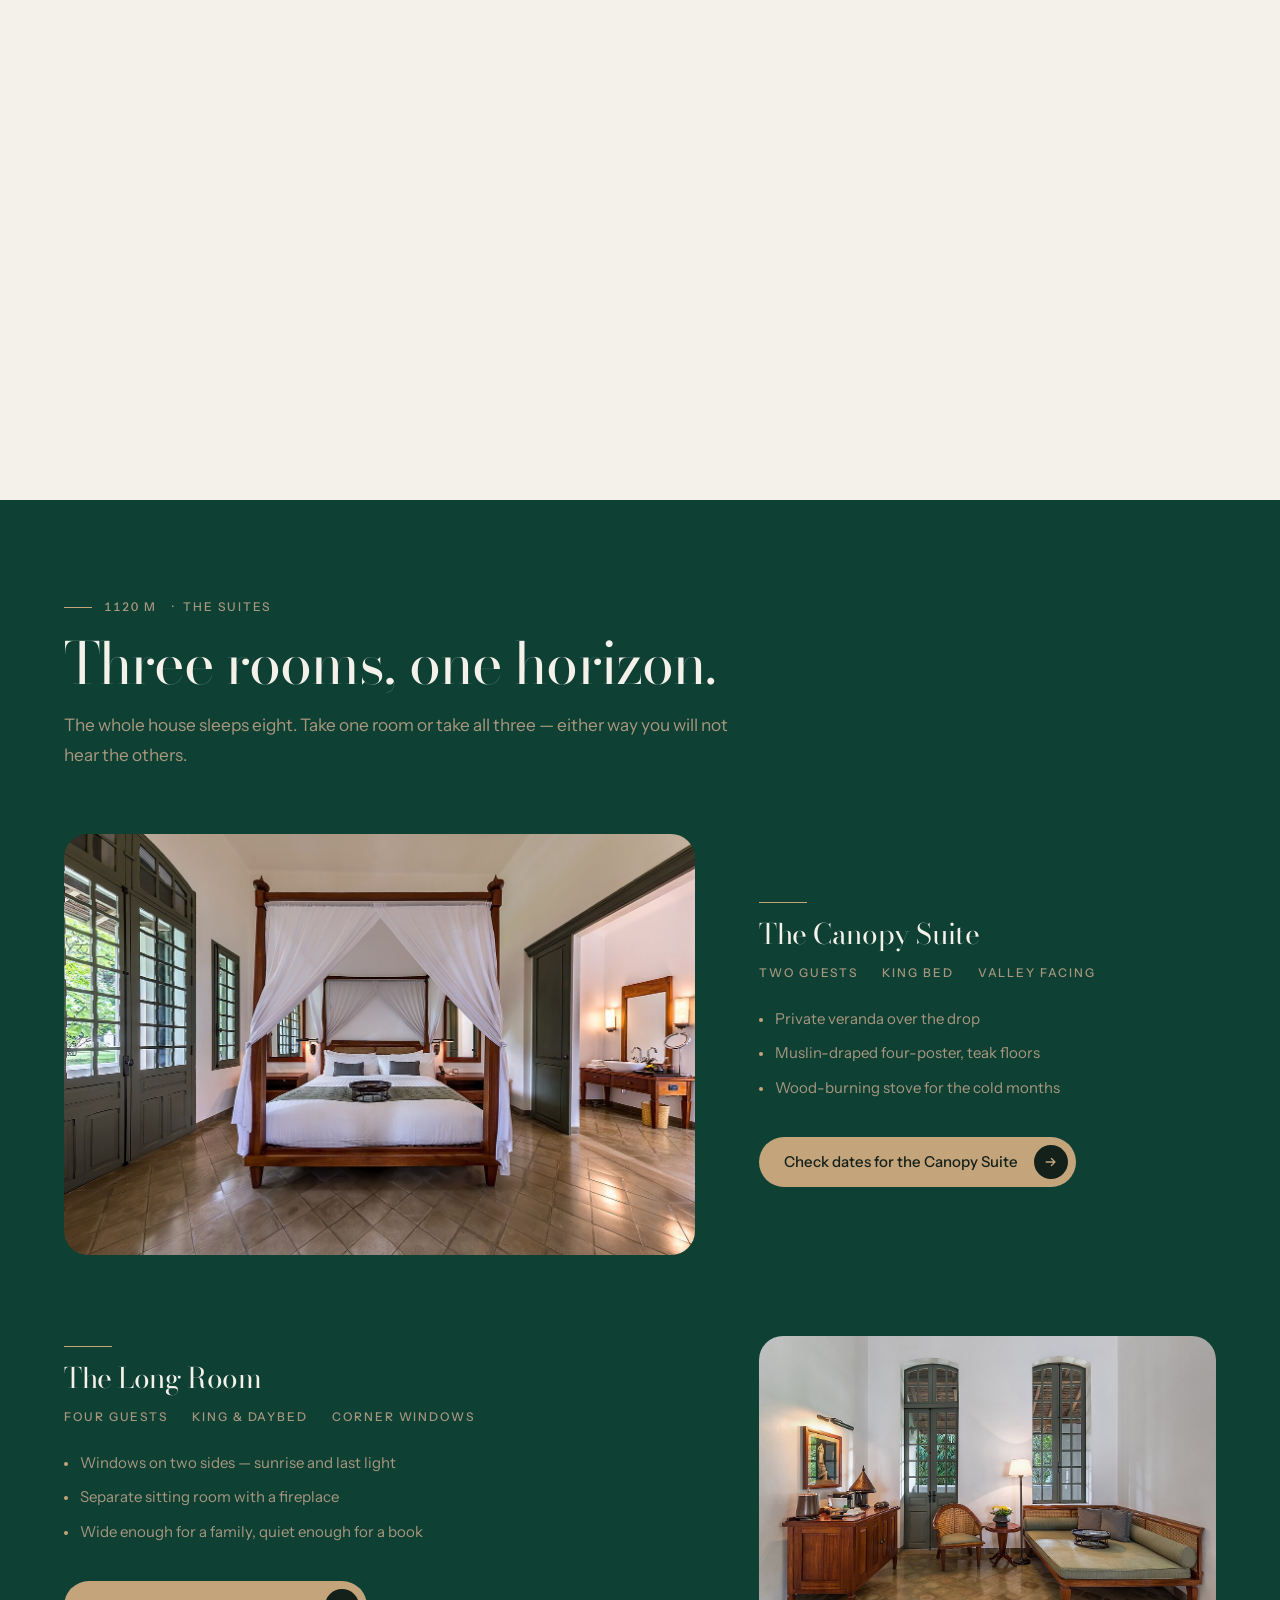
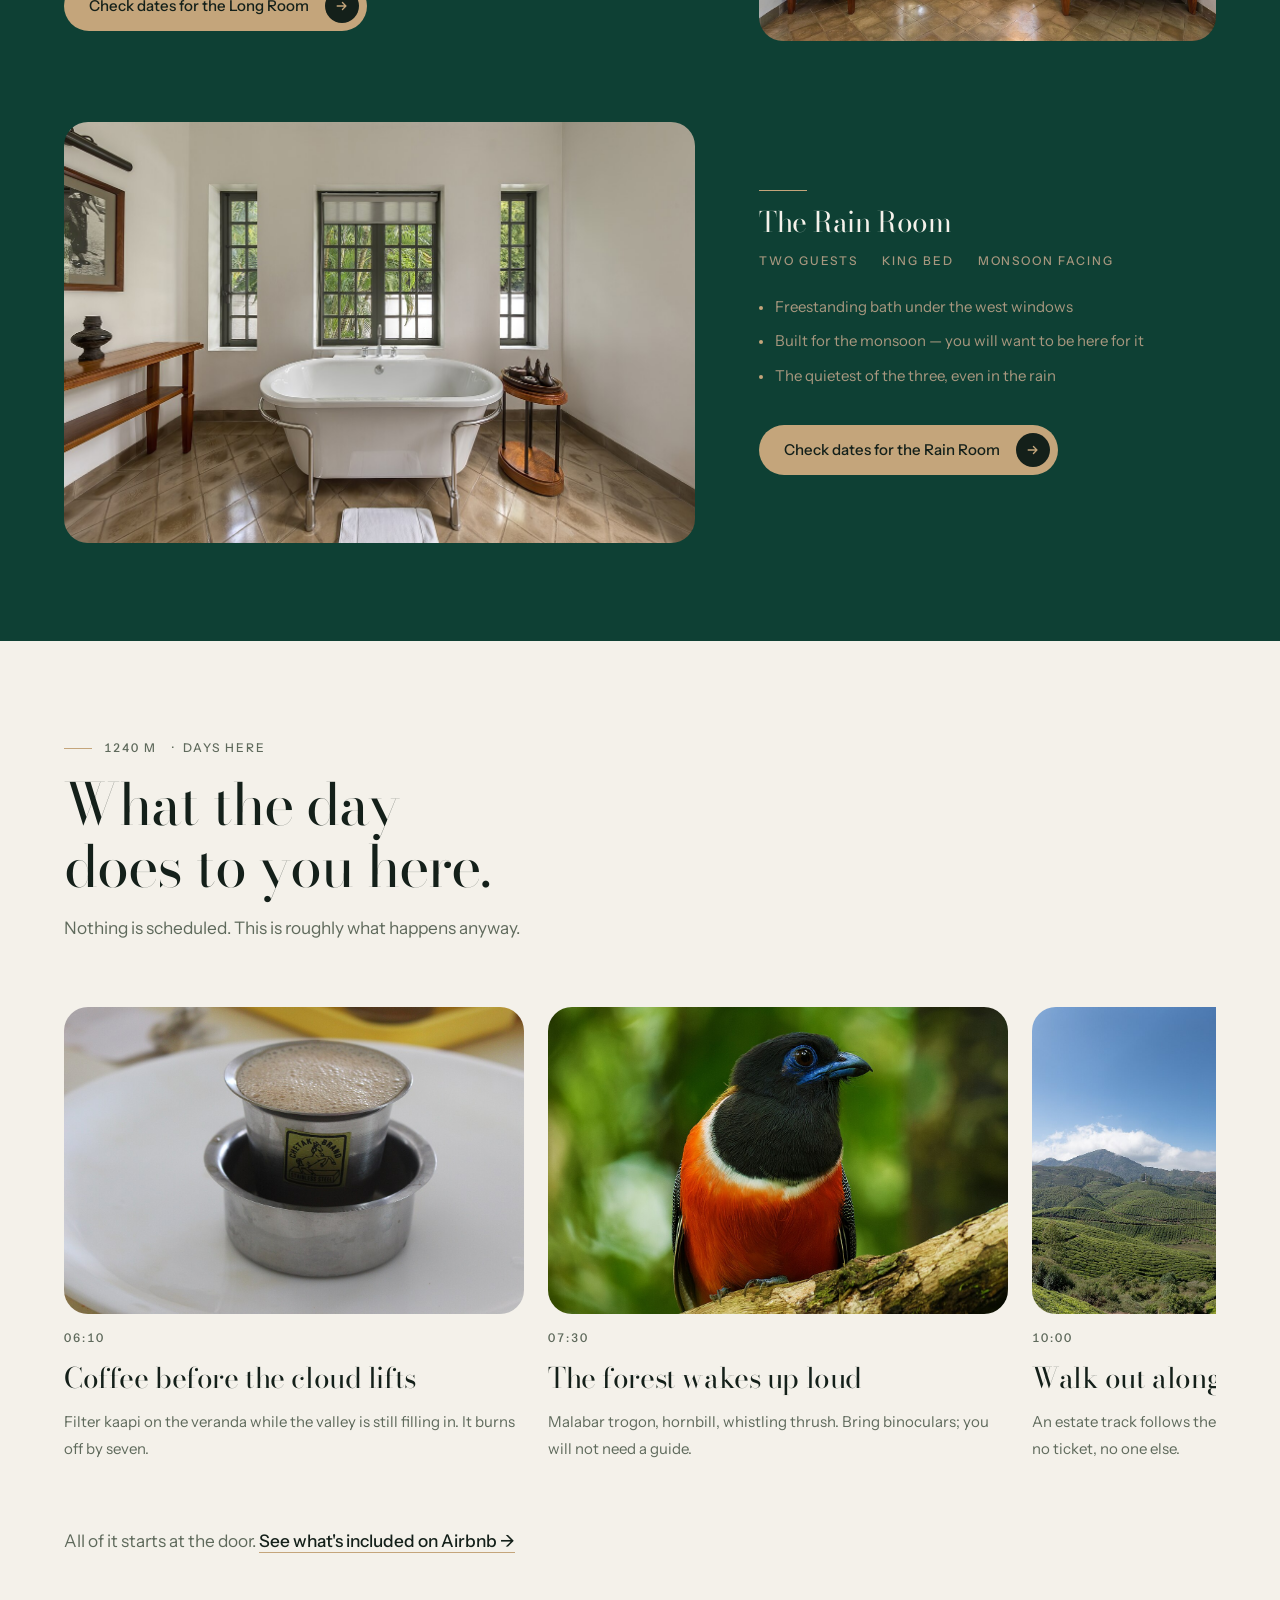
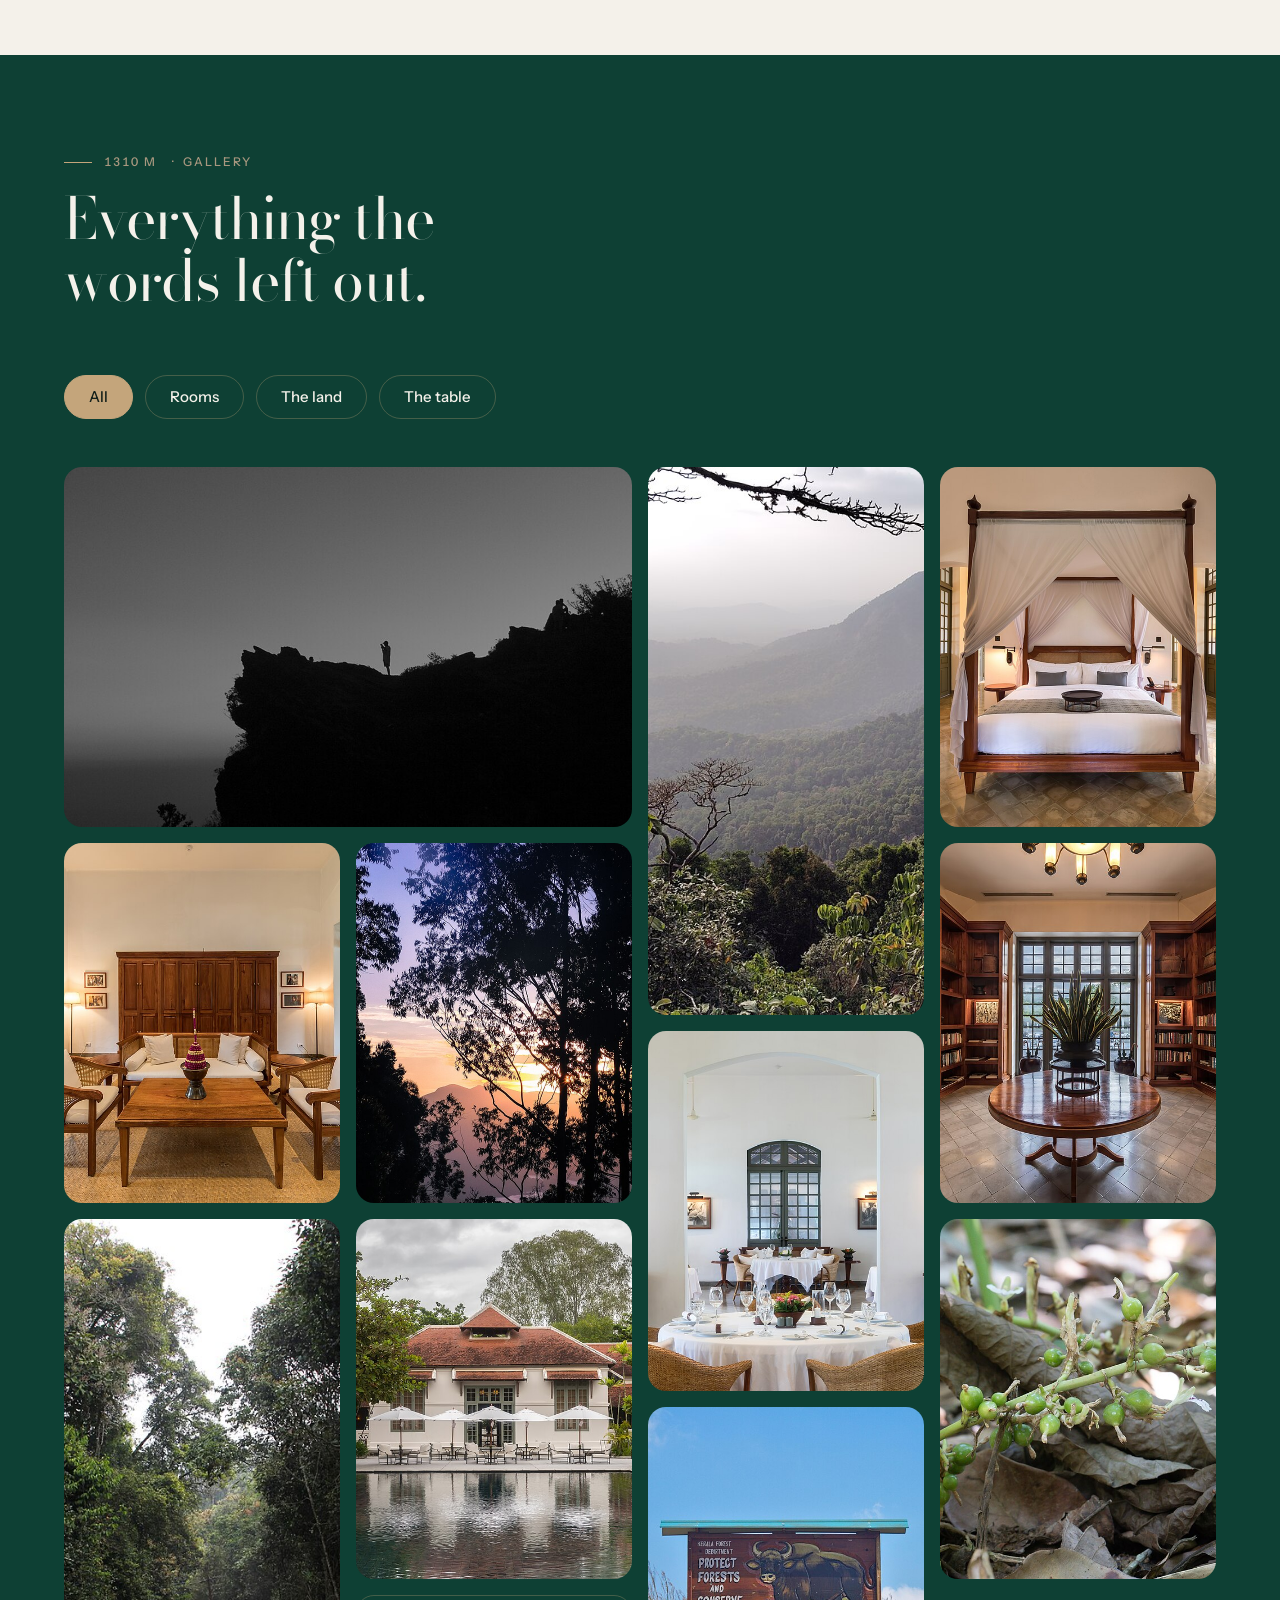
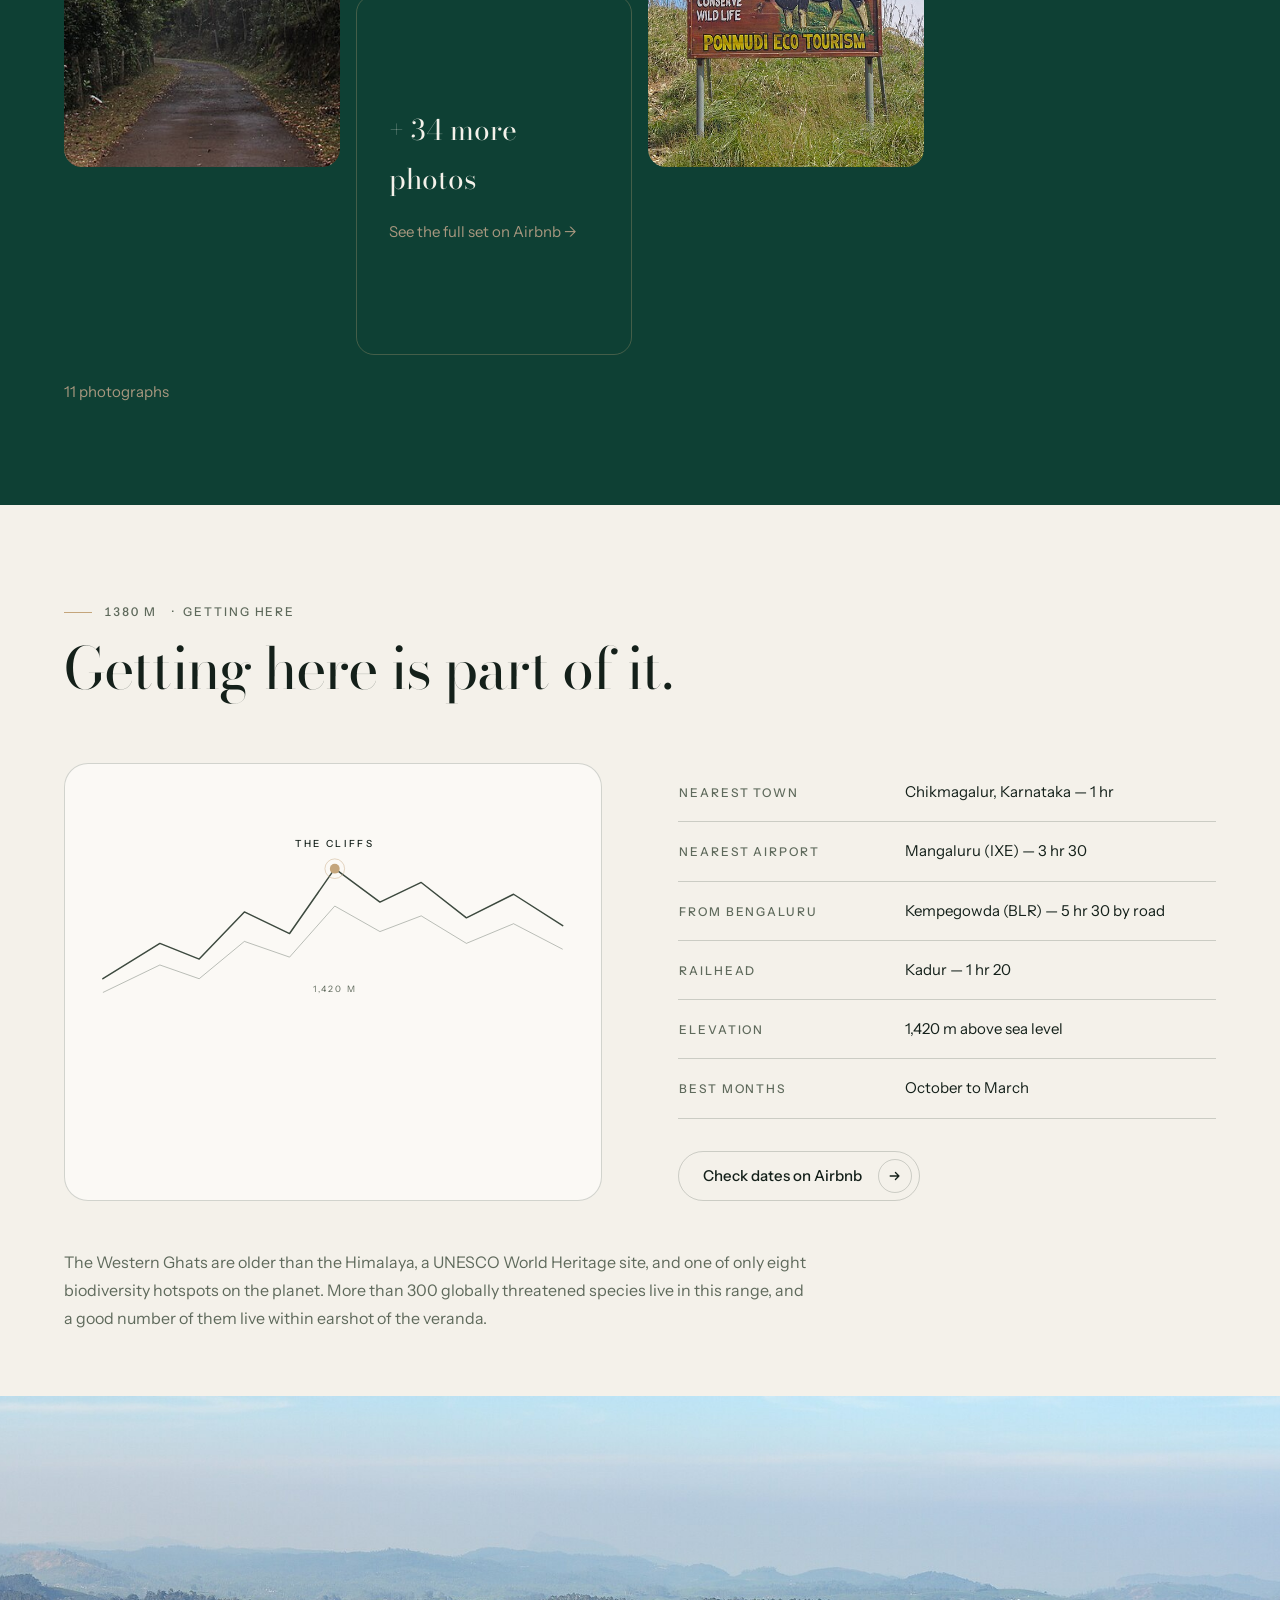
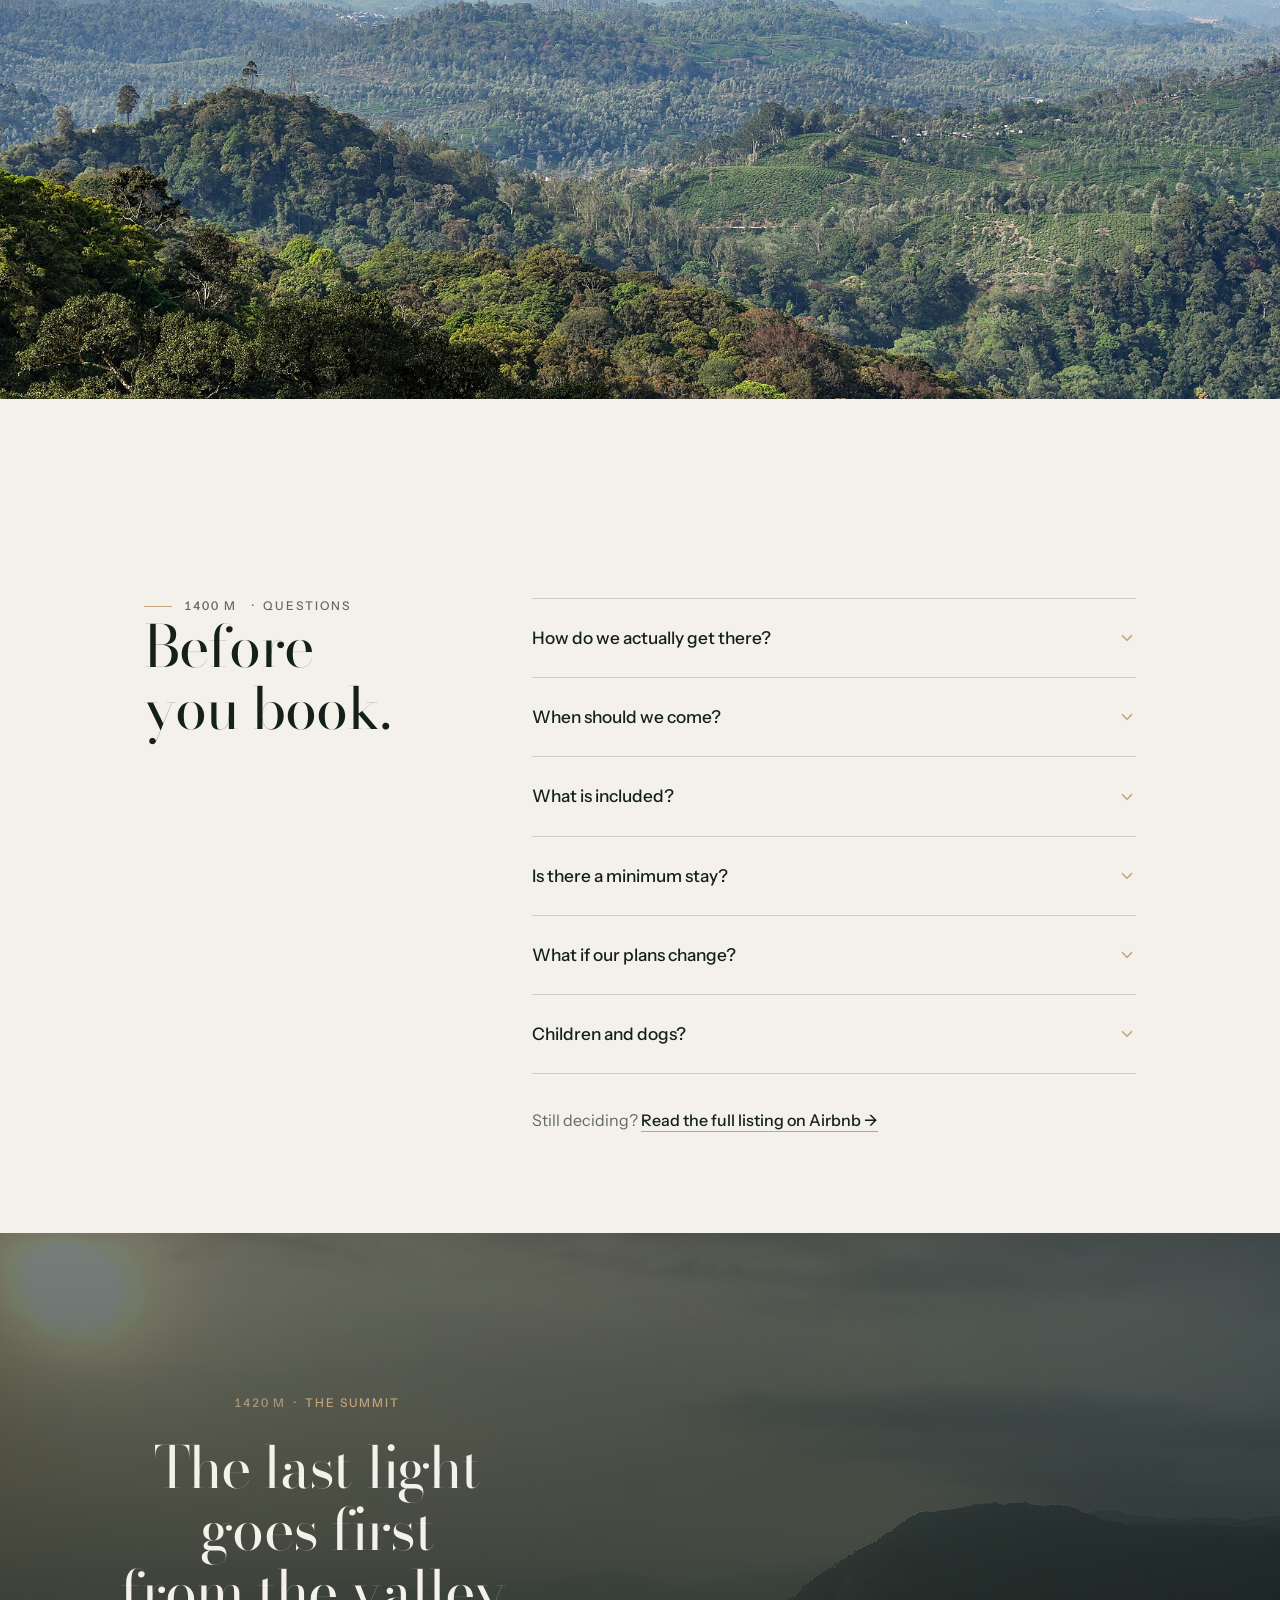
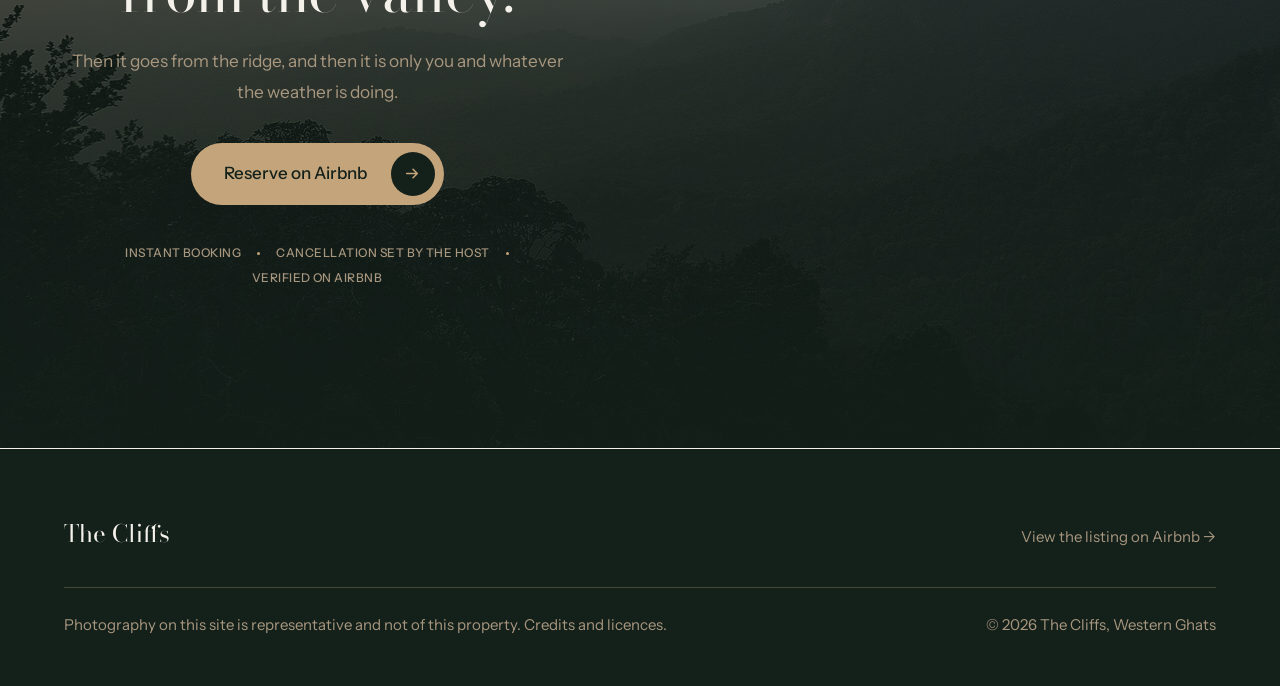
==== commit ac91f4dd: "Hero: rebuild on a photograph that can carry type The hero kept not looking right, and the cause was" ====
--- a/index.html
+++ b/index.html
@@ -12,10 +12,11 @@
 <meta name="theme-color" content="#0E4034">
 
 <!-- Hero preload before the stylesheets so the preload scanner finds it first.
-     The hero image below carries an identical srcset/sizes, or this is wasted. -->
+     This srcset/sizes must stay identical to the hero <img>'s, or the browser
+     picks a different candidate and downloads the picture twice. -->
 <link rel="preload" as="image" fetchpriority="high"
-      imagesrcset="assets/images/hero-cloudline-1280.jpg 1280w,
-                   assets/images/hero-cloudline-1920.jpg 1920w"
+      imagesrcset="assets/images/gallery-cliff-figure-960.jpg 960w,
+                   assets/images/gallery-cliff-figure-1920.jpg 1920w"
       imagesizes="100vw">
 
 <meta property="og:type" content="website">
@@ -122,49 +123,40 @@
     <div class="hero__track">
       <div class="hero__stage">
 
-        <!-- Depth planes, each travelling a different distance as you
-             scroll. The reference's four are 70 / 55 / 40 / 10; layer 2 is
-             absent here because a mid-ground plane needs a plate with a
-             transparent sky, and the only silhouette in the library is the
-             clifftop — reusing it would put the same person on screen
-             twice. The remaining three keep the reference's outer spacing. -->
         <div class="hero__layers" data-parallax-layers>
 
-          <!-- 1 · the ridges, furthest back, travelling furthest -->
+          <!-- 1 · the photograph, travelling furthest -->
           <div class="hero__layer hero__layer--1" data-parallax-layer="1">
-            <img data-slot="hero-cloudline"
-                 src="assets/images/hero-cloudline-1920.jpg"
-                 srcset="assets/images/hero-cloudline-1280.jpg 1280w,
-                         assets/images/hero-cloudline-1920.jpg 1920w"
-                 sizes="100vw"
-                 width="1920" height="1280"
-                 fetchpriority="high" decoding="async"
-                 class="hero__bg"
-                 alt="Cloud moving through steep forested ridges in the Western Ghats, palms in the foreground.">
-          </div>
-
-          <div class="hero__scrim" aria-hidden="true"></div>
-
-          <!-- 3 · the name, behind the clifftop and in front of the valley -->
-          <div class="hero__layer hero__layer--3" data-parallax-layer="3">
-            <h1 class="hero__title" id="hero-title">
-              <span class="hero__word hero__word--in">Western</span>
-              <span class="hero__word hero__word--out">Ghats</span>
-            </h1>
-          </div>
-
-          <!-- 4 · the clifftop and the figure on it. Nearest the camera, so
-                   it travels least and passes in front of the name. -->
-          <div class="hero__layer hero__layer--4" data-parallax-layer="4">
             <img data-slot="gallery-cliff-figure"
                  src="assets/images/gallery-cliff-figure-1920.jpg"
                  srcset="assets/images/gallery-cliff-figure-960.jpg 960w,
                          assets/images/gallery-cliff-figure-1920.jpg 1920w"
                  sizes="100vw"
                  width="1920" height="1080"
-                 decoding="async"
-                 class="hero__figure"
-                 alt="A lone figure standing at the edge of a clifftop above the valley at dusk.">
+                 fetchpriority="high" decoding="async"
+                 class="hero__bg"
+                 alt="A lone figure standing at the edge of a clifftop high above the valley at dusk.">
+          </div>
+
+          <!-- Warms the photograph to dusk and deepens the cliff. -->
+          <div class="hero__grade" aria-hidden="true"></div>
+          <div class="hero__scrim" aria-hidden="true"></div>
+
+          <!-- 3 · the copy, travelling least, so it holds while the
+                   landscape drifts behind it -->
+          <div class="hero__layer hero__layer--3" data-parallax-layer="3">
+            <div class="hero__copy">
+              <p class="label hero__kicker">
+                <span class="altitude">1,420 M</span> &nbsp;·&nbsp; Chikmagalur, Karnataka
+              </p>
+
+              <h1 class="hero__title" id="hero-title">
+                <span class="hero__word hero__word--in">Western</span>
+                <span class="hero__word hero__word--out">Ghats</span>
+              </h1>
+
+              <p class="hero__standfirst">Above the cloud line, the Ghats go quiet.</p>
+            </div>
           </div>
         </div>
 
@@ -175,14 +167,8 @@
 
     <div class="hero__after">
       <div class="hero__inner">
-        <p class="label hero__eyebrow">
-          <span class="altitude">840 M</span> &nbsp;·&nbsp; Chikmagalur, Karnataka
-        </p>
-
-        <!-- The headline the hero used to carry. It reads better here than it
-             did over the photograph, and the <h1> is now the place name. -->
-        <p class="hero__standfirst">Above the cloud line, the Ghats go quiet.</p>
-
+        <!-- The kicker and the standfirst both live on the photograph now.
+             Repeating them here read as a stutter rather than as emphasis. -->
         <p class="hero__lead">
           Three suites on a 1,400&nbsp;metre drop, an hour past the last town
           on the map. Step off the veranda and there is nothing between you
@@ -951,6 +937,7 @@
       "description": "A three-suite retreat perched at 1,420 metres in Karnataka's Western Ghats, India.",
       "url": "https://the-cliffs.netlify.app/",
       "image": [
+        "https://the-cliffs.netlify.app/assets/images/gallery-cliff-figure-1920.jpg",
         "https://the-cliffs.netlify.app/assets/images/hero-cloudline-1920.jpg",
         "https://the-cliffs.netlify.app/assets/images/suite-canopy-1920.jpg",
         "https://the-cliffs.netlify.app/assets/images/location-ridges-1920.jpg"
--- a/css/05-sections.css
+++ b/css/05-sections.css
@@ -3,21 +3,31 @@
    ========================================================================= */
 
 /* ═══ 1 · Hero ═════════════════════════════════════════════════════════════
-   A parallax of three planes: the misty ridges, the place name, and the
-   clifftop with a figure standing on it. Each travels a different distance
-   as the stage is scrolled past — the differential is the entire effect, so
-   the proportions matter more than the absolute numbers.
-
-   The photograph is left clean. An earlier pass laid CSS cloud and haze
-   over it, which fought a picture that is already almost entirely weather.
+   A full-bleed photograph with the copy set into the open sky on its left,
+   and a two-plane parallax: the landscape drifts as you scroll while the
+   type very nearly holds.
+
+   The photograph is the design decision here. Three earlier passes used
+   hero-cloudline, which is near-white and almost featureless in the exact
+   band a headline wants — so each pass added another layer of darkening
+   (a heavier scrim, a radial pool behind the words, a mask to hold cloud
+   off the type) and the picture got muddier every time. The problem was
+   never the treatment. A photograph that is bright where the words go
+   cannot carry white words.
+
+   This one is built the other way round: a near-black cliff mass holding
+   the right of the frame, clean open sky on the left, and a figure at the
+   edge for scale. Cream on it clears 10:1 with nothing behind the type at
+   all, which is why the radial pool is gone rather than merely reduced.
+
+   It also puts the copy back on the left, which is what --scrim's diagonal
+   pass in 01-tokens.css was drawn for in the first place — that gradient
+   has been carrying centred type it was never shaped for.
 
    Everything is driven by one custom property, --hp (0 → 1), written to
-   .hero__stage by js/08-hero-scroll.js. Each plane's travel is a calc() off
-   it, so the composition is tuned here rather than in script.
-
-   --hp defaults to 0 — the scene at rest, composed as designed — so with
-   scripts disabled or motion reduced the hero is simply a still photograph
-   with the name on it.                                                     */
+   .hero__stage by js/08-hero-scroll.js. --hp defaults to 0, the scene at
+   rest, so with scripts disabled or motion reduced this is simply a still
+   photograph with the name on it.                                         */
 
 .hero {
   background: var(--pine);
@@ -51,8 +61,7 @@
 /* Each plane is over-tall and hangs above the stage by more than it will
    ever travel, so sliding down can never drag its top edge into view. That
    is what the reference needed its black-line-overflow element to hide;
-   sizing the planes correctly means there is no seam to cover in the first
-   place. */
+   sizing the planes correctly means there is no seam to cover at all. */
 .hero__layer {
   position: absolute;
   left: 0;
@@ -60,46 +69,62 @@
   bottom: 0;
 }
 
+/* The landscape. Also pulls back from a slight push-in as it travels, so
+   the frame settles rather than merely sliding — the movement reads as a
+   camera rather than as a texture on a conveyor. */
 .hero__layer--1 {
-  top: -26vh;
+  top: -24vh;
   z-index: 0;
-  transform: translate3d(0, calc(var(--hp) * 22vh), 0);
-}
-
-/* The name. Centred by grid rather than by a translate, so the parallax
-   transform below is the only thing on the property and the two cannot
-   fight over it. */
+  transform:
+    translate3d(0, calc(var(--hp) * 20vh), 0)
+    scale(calc(1.07 - 0.07 * var(--hp)));
+}
+
+/* The copy travels barely at all. With only two planes the differential is
+   the entire depth cue, so the near plane has to be close to still — move
+   both by similar amounts and it reads as the page failing to scroll. */
 .hero__layer--3 {
   top: 0;
   z-index: 3;
   display: grid;
-  place-items: center;
-  transform: translate3d(0, calc(var(--hp) * 12vh), 0);
-}
-
-/* The blend lives on the plane, not on the <img> inside it. An element only
-   blends with the backdrop of its own parent stacking context, and the
-   parallax transform on this element makes it one — so `mix-blend-mode` on
-   the image would have found nothing behind it but this empty box and done
-   nothing at all, silently, leaving the keyed-out sky opaque. On the plane
-   itself the backdrop is the ridges and the scrim, which is what it needs
-   to multiply against. .hero__stage's `isolation: isolate` keeps the blend
-   from reaching further down the page than the hero. */
-.hero__layer--4 {
-  top: -6vh;
-  z-index: 4;
-  transform: translate3d(0, calc(var(--hp) * 3vh), 0);
-  mix-blend-mode: multiply;
+  place-items: center start;
+  padding-inline: var(--gutter);
+  transform: translate3d(0, calc(var(--hp) * 5vh), 0);
 }
 
 .hero__bg {
   width: 100%;
   height: 100%;
   object-fit: cover;
-}
-
-/* Sits above the ridges but below the name, so it darkens the photograph
-   without dulling the type that has to read against it. */
+  /* Biased right so the cliff and the figure hold the right of the frame
+     and the open sky stays on the left, under the type, at every crop. */
+  object-position: 64% 50%;
+}
+
+/* ── Grade ─────────────────────────────────────────────────────────────────
+   The photograph is a cool, almost neutral grey; the rest of the site is
+   cream, brass and pine. Left alone it reads as a stock plate dropped into
+   someone else's palette.
+
+   soft-light rather than a flat overlay: it warms the midtones and leaves
+   both ends alone, so the sky takes the brass without the cliff turning to
+   mud or the highlights blowing. Warm across the sky, cooling to pine down
+   in the mass of the cliff, which is the direction dusk actually falls. */
+.hero__grade {
+  position: absolute;
+  inset: 0;
+  z-index: 1;
+  pointer-events: none;
+  mix-blend-mode: soft-light;
+  background: linear-gradient(155deg,
+    rgba(214, 178, 126, .95) 0%,
+    rgba(196, 165, 123, .70) 38%,
+    rgba(90, 110, 104, .45) 68%,
+    rgba(10, 46, 38, .60) 100%);
+}
+
+/* Above the grade, below the copy: it darkens the photograph without
+   dulling the type that has to read against it. */
 .hero__scrim {
   position: absolute;
   inset: 0;
@@ -107,32 +132,34 @@
   background: var(--scrim);
 }
 
-/* ── The clifftop, keyed out of its own sky ────────────────────────────────
-   The reference's foreground plane is a pre-cut WebP with a transparent
-   sky. This library has no such plate — but the source photograph is a
-   near-black silhouette against a plain pale sky, which is the one case
-   where a cutout can be recovered in the browser rather than in Photoshop.
-
-   contrast() pushes the two ends apart: the sky, already above mid-grey,
-   is driven to white, and the cliff, already close to black, is driven to
-   black. brightness() then finishes the sky off. multiply blending does
-   the rest, because multiply is neutral against white and absolute against
-   black — the sky disappears completely and the silhouette lands solid.
-
-   The consequence to know about: multiply darkens whatever is beneath, so
-   this plane genuinely occludes the name where the two overlap. That is
-   the depth cue that makes the parallax read, and it is why the cliff is
-   positioned low and the name sits above the ridge line.                  */
-.hero__figure {
-  width: 100%;
-  height: 100%;
-  object-fit: cover;
-  /* Biased right of centre: the figure stands at ~56% across the frame, and
-     centre-cropping a 16:9 source into a narrow viewport walks them off the
-     edge. */
-  object-position: 56% 50%;
-  filter: contrast(3) brightness(1.5);
-}
+/* ── The copy block ────────────────────────────────────────────────────────
+   Held to a measure so the lines stack into a block with a clean left edge
+   rather than running out across the picture. */
+.hero__copy {
+  max-width: min(34rem, 92%);
+}
+
+/* Brass-lift rather than brass: this sits on a graded photograph, not on
+   flat pine, and the lighter value holds where the picture goes pale.
+   The rule keeps it from floating as a stray line of small caps. */
+.hero__kicker {
+  color: var(--brass-lift);
+  margin-bottom: var(--s-4);
+  display: flex;
+  align-items: center;
+  gap: var(--s-3);
+  text-shadow: 0 1px 3px rgba(8, 20, 16, .75);
+}
+
+.hero__kicker::before {
+  content: '';
+  width: 32px;
+  height: 1px;
+  background: currentColor;
+  flex: none;
+  opacity: .8;
+}
+
 
 /* Hands the stage over to the pine below instead of ending on a cut edge. */
 .hero__fade {
@@ -148,26 +175,25 @@
 
 
 /* ── Title ─────────────────────────────────────────────────────────────────
-   Two lines, the second italic and warm. One <h1> with continuous text for
-   assistive tech.                                                          */
+   Two lines, the second italic and warm, ranged left with the rest of the
+   copy block. One <h1> with continuous text for assistive tech.
+
+   The radial pool that used to sit behind this is gone entirely, not turned
+   down. It existed to buy contrast the photograph would not give, and every
+   version of it was a soft dark blob parked in the middle of a picture. The
+   type now sits on the dark side of a dark photograph and clears 10:1
+   unaided, so there is nothing left for a pool to fix.                     */
 
 .hero__title {
-  /* In flow inside .hero__layer--3, which centres it with place-items. The
-     plane owns the parallax transform and the title owns nothing but type,
-     so the two never contend for the transform property. */
-  position: relative;
-  z-index: 1;
   margin: 0;
-  width: 100%;
-  padding-inline: var(--gutter);
   display: flex;
   flex-direction: column;
-  align-items: center;
+  align-items: flex-start;
   /* No gap: --lh-display (0.98) already sets the leading, and adding 8px on
      top of it opened the two lines into two separate statements instead of
      one headline. */
   gap: 0;
-  text-align: center;
+  text-align: left;
   color: var(--cream-lift);
   pointer-events: none;
 
@@ -177,44 +203,12 @@
   font-weight: var(--hero-wght);
   letter-spacing: var(--ls-hero);
 
-  /* Three soft passes rather than a tight near-solid one. At 48–112px a
-     3px-blur shadow sits right at the glyph edge and reads as a cheap
-     stroke around the letterforms; the heavier weight above is now doing
-     that job properly, so these only have to supply atmospheric separation
-     from whatever is behind. */
+  /* Soft passes only. At 48–112px a tight 3px blur sits right at the glyph
+     edge and reads as a cheap stroke; the weight is doing that job. These
+     just lift the type off the landscape. */
   text-shadow:
-    0 1px 2px rgba(8, 20, 16, .5),
-    0 6px 24px rgba(8, 20, 16, .5),
-    0 16px 56px rgba(10, 46, 38, .38);
-}
-
-/* ── The name's own pool of shade ──────────────────────────────────────────
-   The scrim is a full-frame gradient, so the only way it can carry centred
-   type is by darkening the whole photograph, which just makes the photo
-   muddy. This darkens only the band the words occupy and falls off to
-   nothing well before the frame edge.
-
-   Held at full strength rather than tied to scroll. It was ramped with --hp
-   back when --hp meant "how open is the window"; --hp now means "how far
-   have the planes separated", and the type needs exactly as much backing at
-   the end of that as at the start. The photograph's brightest mist is what
-   this is defending against and the parallax does not move it away.        */
-.hero__title::before {
-  content: '';
-  position: absolute;
-  /* Generous bleed — the falloff needs room to end on nothing. A pool that
-     stops inside the viewport reads as a grey rectangle, which is worse than
-     the problem it solves. */
-  inset: -70% -8%;
-  z-index: -1;
-  pointer-events: none;
-  opacity: 1;
-  background: radial-gradient(
-    ellipse 48% 40% at 50% 50%,
-    rgba(8, 20, 16, .72) 0%,
-    rgba(8, 20, 16, .54) 44%,
-    rgba(8, 20, 16, .26) 72%,
-    transparent 100%);
+    0 2px 10px rgba(8, 20, 16, .45),
+    0 14px 48px rgba(8, 20, 16, .35);
 }
 
 .hero__word { display: block; }
@@ -223,22 +217,16 @@
 .hero__cue {
   position: absolute;
   z-index: 1;
-  /* Explicit left/right rather than relying on a static position that no
-     longer has an in-flow sibling to resolve against. */
-  left: 0;
-  right: 0;
-  text-align: center;
+  /* Ranged left, under the copy block, rather than centred under nothing.
+     A centred cue on a left-ranged hero is the one element that gives away
+     that a layout was assembled rather than composed. */
+  left: var(--gutter);
   bottom: clamp(1.5rem, 5vh, 3rem);
-  /* Back to cream. It was deep slate while the foot of the frame was a
-     bright cloud sea; the foot of the frame is now the keyed clifftop,
-     which is close to black, and dark-on-dark measured 1.2:1. Light type
-     with a dark shadow is right for every state this hero has. */
-  color: rgba(251, 249, 245, .9);
+  color: rgba(251, 249, 245, .82);
   text-shadow: 0 1px 3px rgba(8, 20, 16, .8), 0 4px 16px rgba(8, 20, 16, .6);
   pointer-events: none;
-  /* Gone well before the window is fully open, because by then it is over
-     bare photograph, where a dark cue would disappear as surely as a light
-     one did on the cloud sea. Its job is finished by then anyway. */
+  /* Gone early — its job is finished as soon as the visitor has taken the
+     hint, and it should not still be sitting there mid-parallax. */
   opacity: clamp(0, calc(1 - var(--hp) * 2.2), 1);
   /* A slow breath, so it reads as an invitation rather than a label.
      Transform only — opacity above is scroll-driven, and an animation
@@ -273,35 +261,17 @@
   .hero__cue { display: none; }
 }
 
-/* The eyebrow sits on pine below the stage now, so brass would be legal —
-   but keeping it cream matches the rest of the section headers. */
-.hero__eyebrow {
-  color: rgba(244, 241, 234, .86);
-  margin-bottom: var(--s-5);
-  display: flex;
-  align-items: center;
-  gap: var(--s-3);
-}
-
-.hero__eyebrow::before {
-  content: '';
-  width: 32px; height: 1px;
-  background: var(--brass);
-  flex: none;
-}
-
-/* The line the hero used to carry as its headline. Set in the display face
-   so it still reads as a statement rather than as body copy, but well below
-   --t-hero so it supports the name overhead instead of competing with it. */
+/* Sits under the name on the photograph. Set in the body face, not the
+   display one: two lines of Bodoni stacked on top of each other compete,
+   and the sans reads as a caption to the name rather than as a second,
+   quieter headline arguing with it. */
 .hero__standfirst {
-  font-family: var(--font-display);
-  font-style: italic;
-  font-size: clamp(1.5rem, 3.2vw, 2.5rem);
-  line-height: 1.12;
-  letter-spacing: var(--ls-display);
-  color: var(--sand);
-  margin-top: var(--s-4);
-  max-width: 22ch;
+  font-size: var(--t-lead);
+  line-height: 1.45;
+  color: rgba(244, 241, 234, .9);
+  text-shadow: 0 1px 3px rgba(8, 20, 16, .7), 0 4px 18px rgba(8, 20, 16, .5);
+  margin-top: var(--s-5);
+  max-width: 30ch;
 }
 
 .hero__lead {
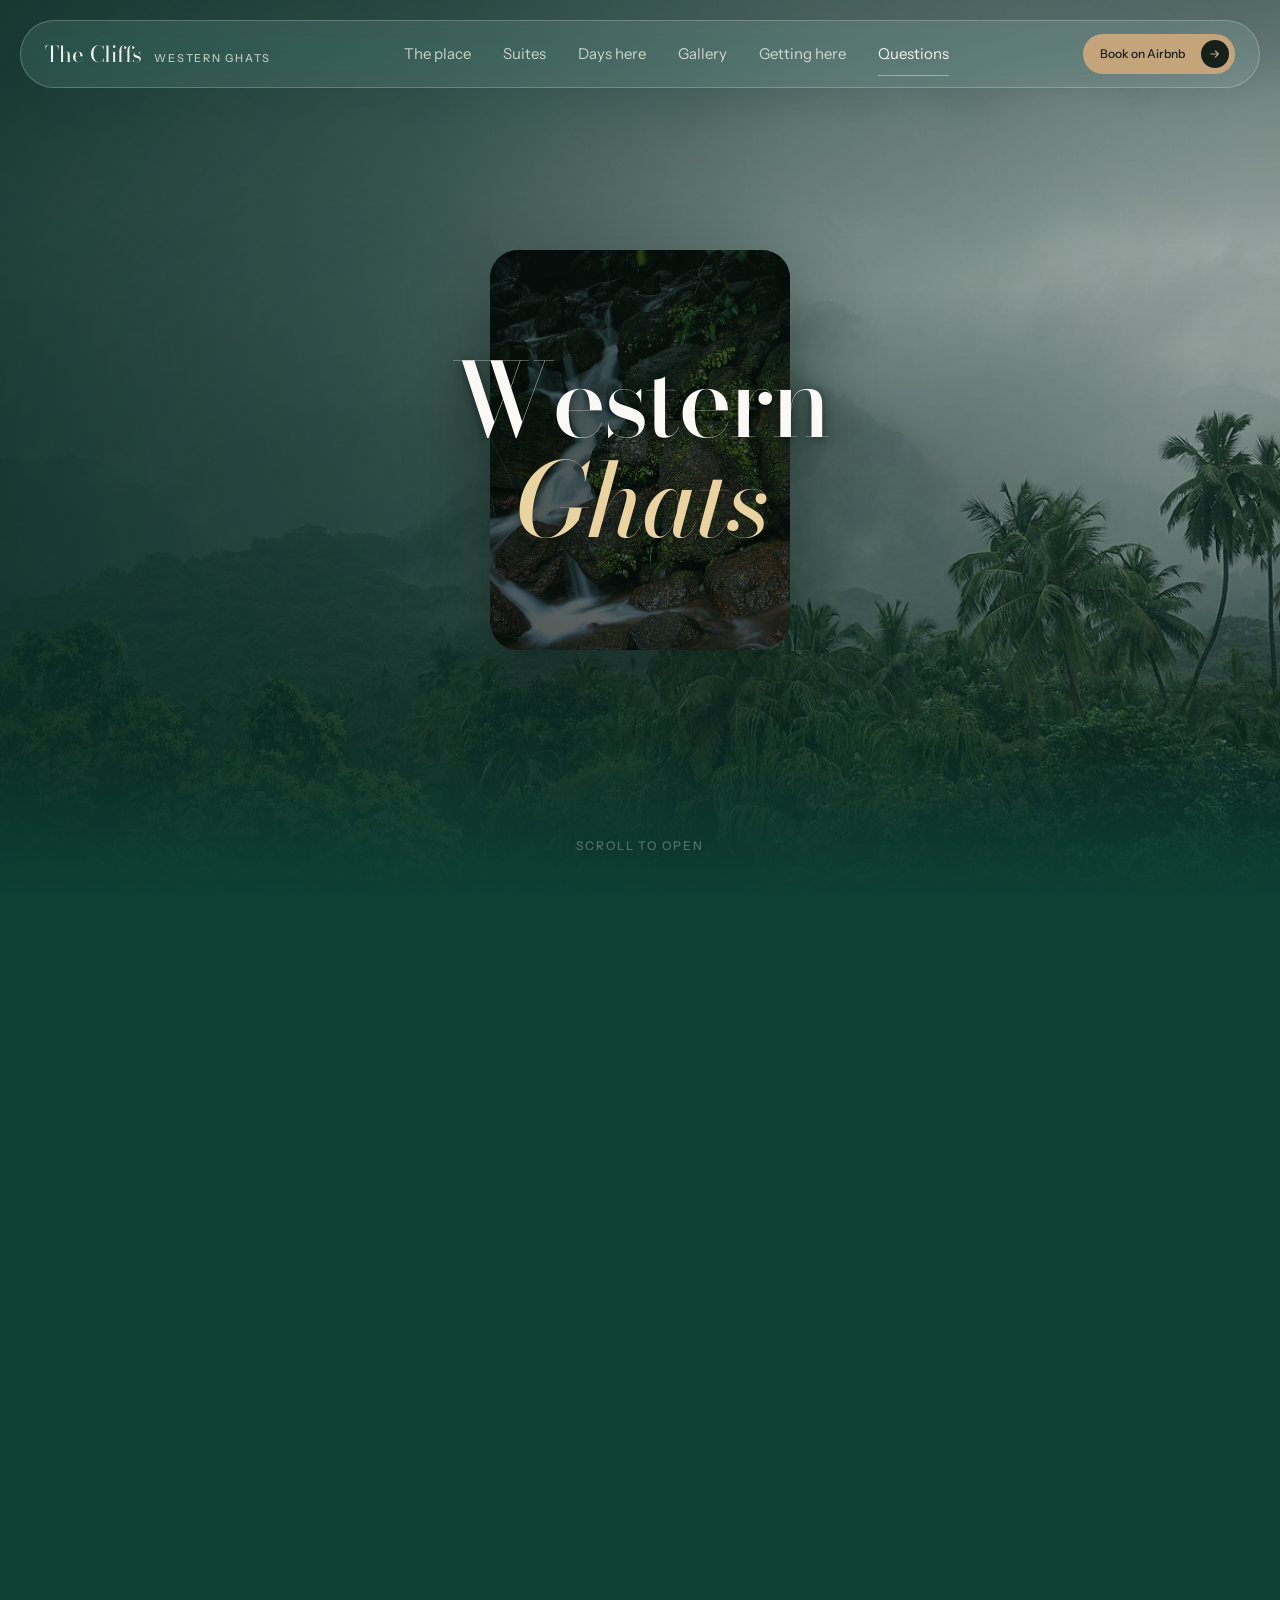
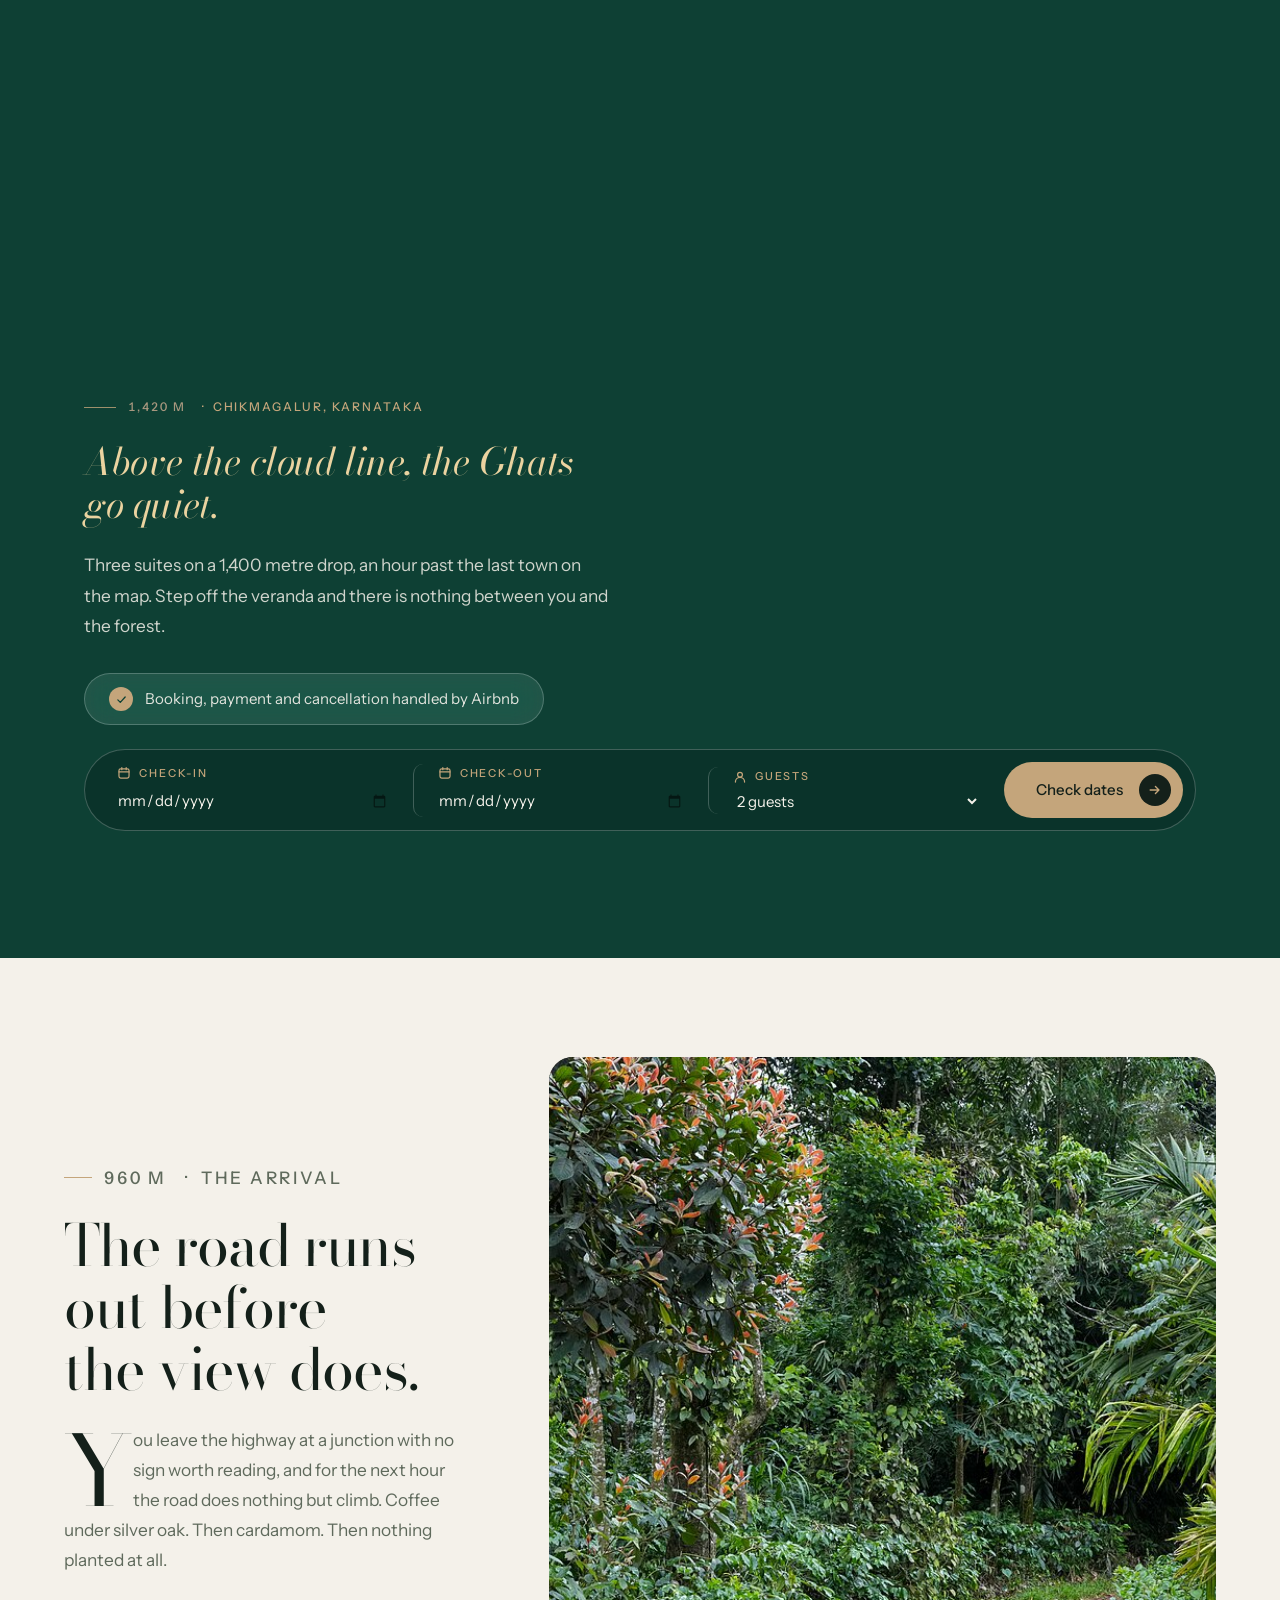
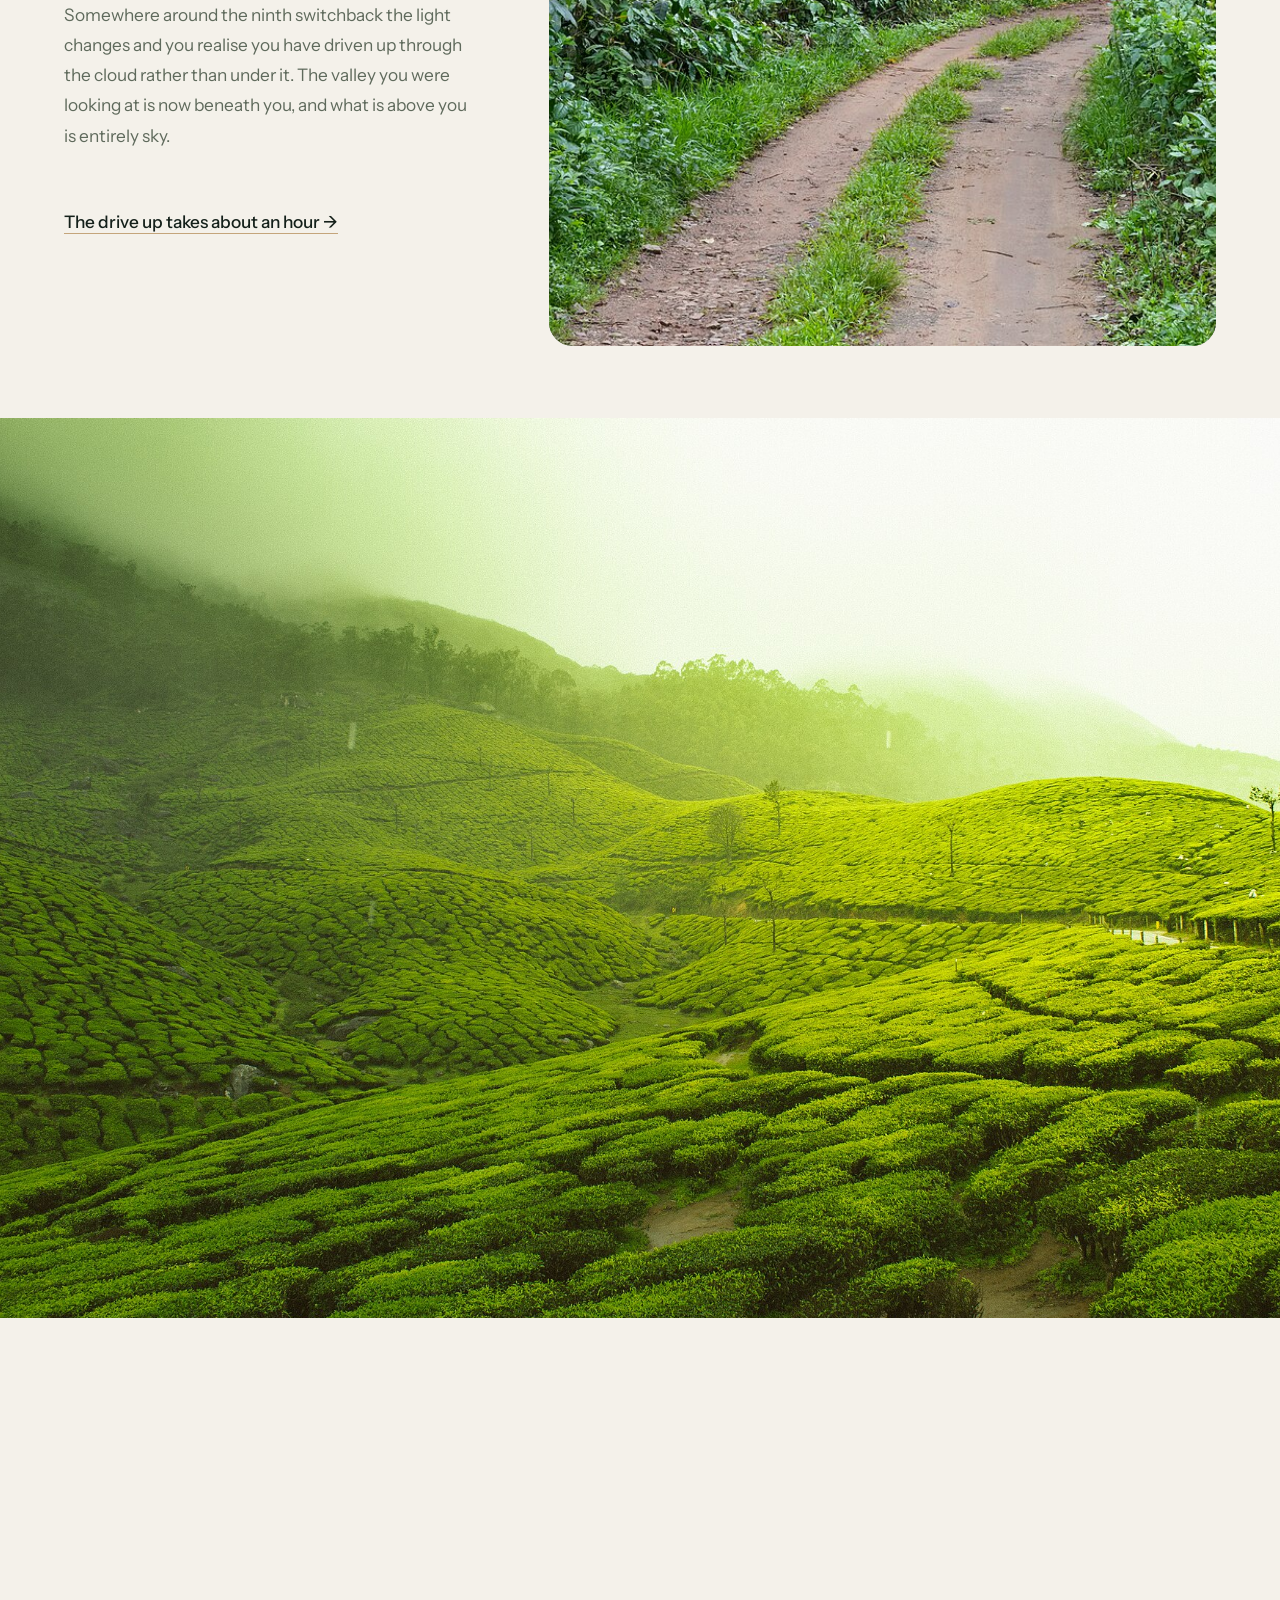
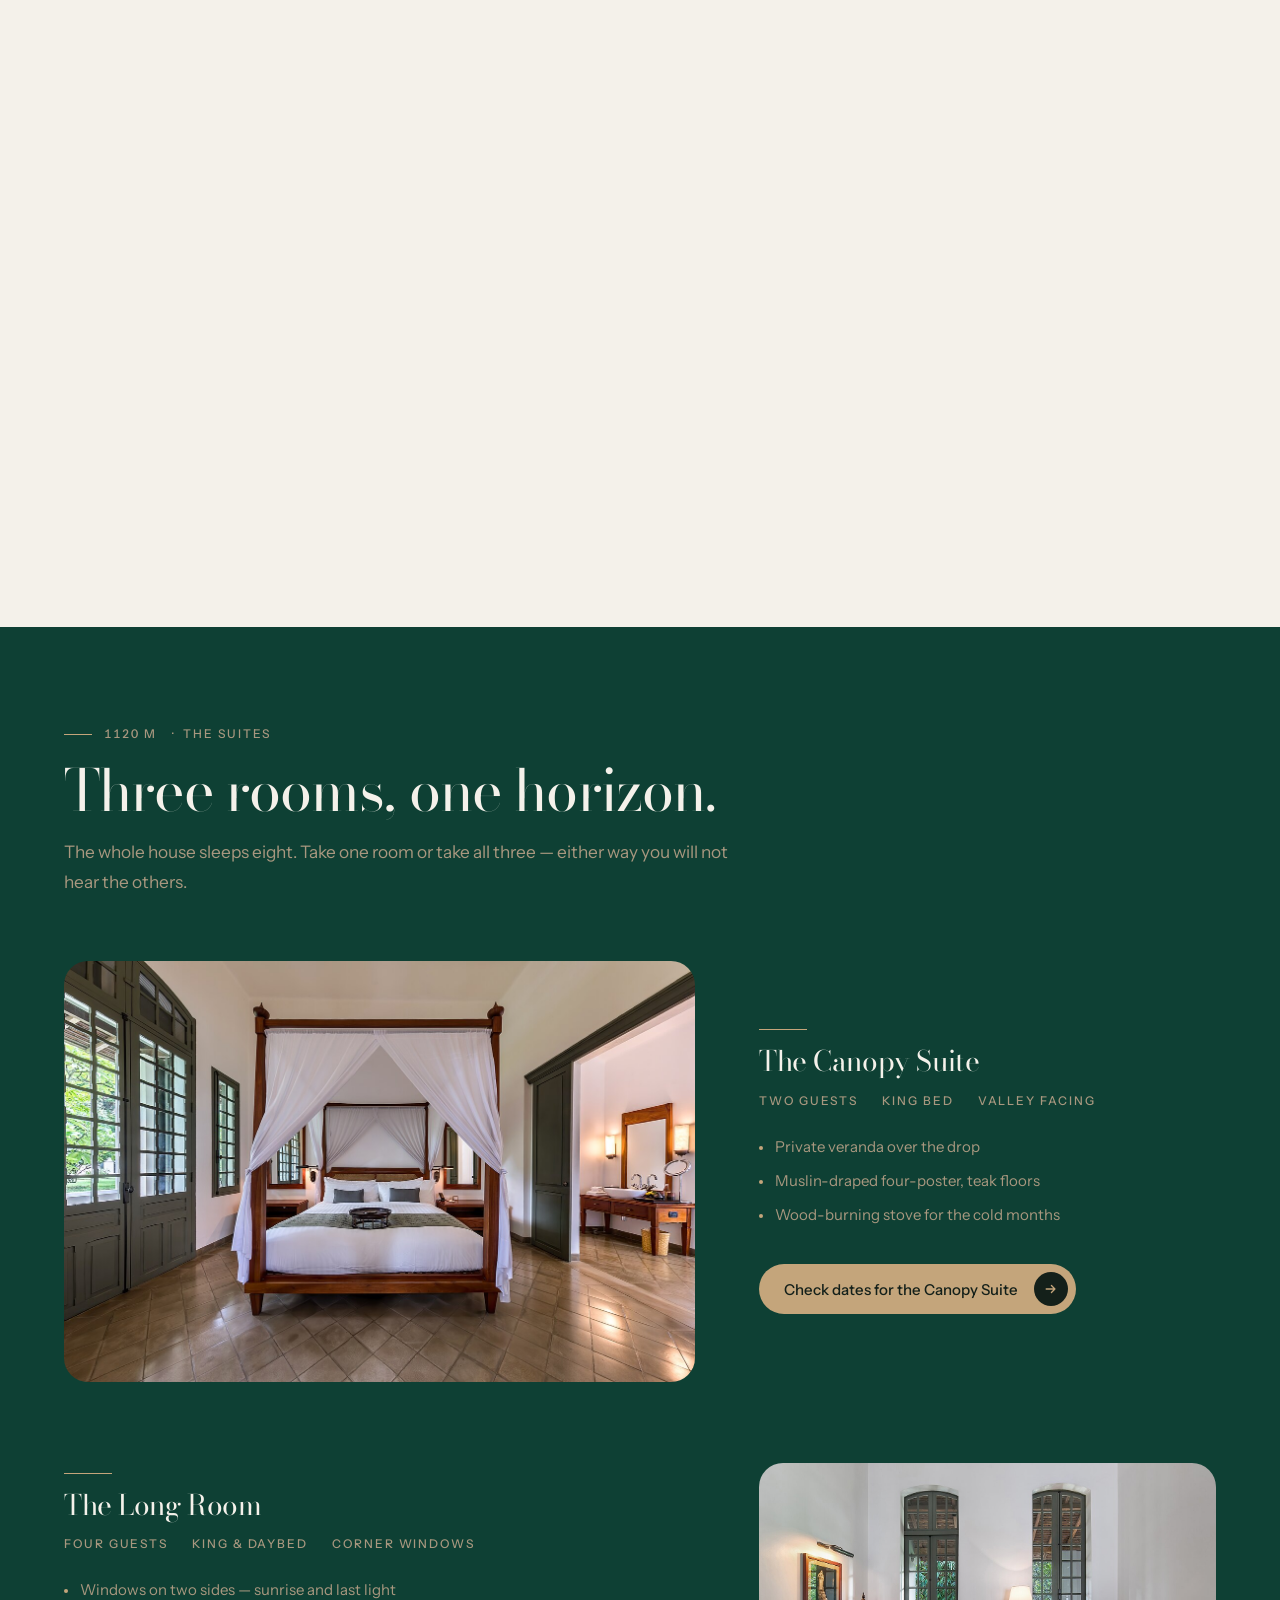
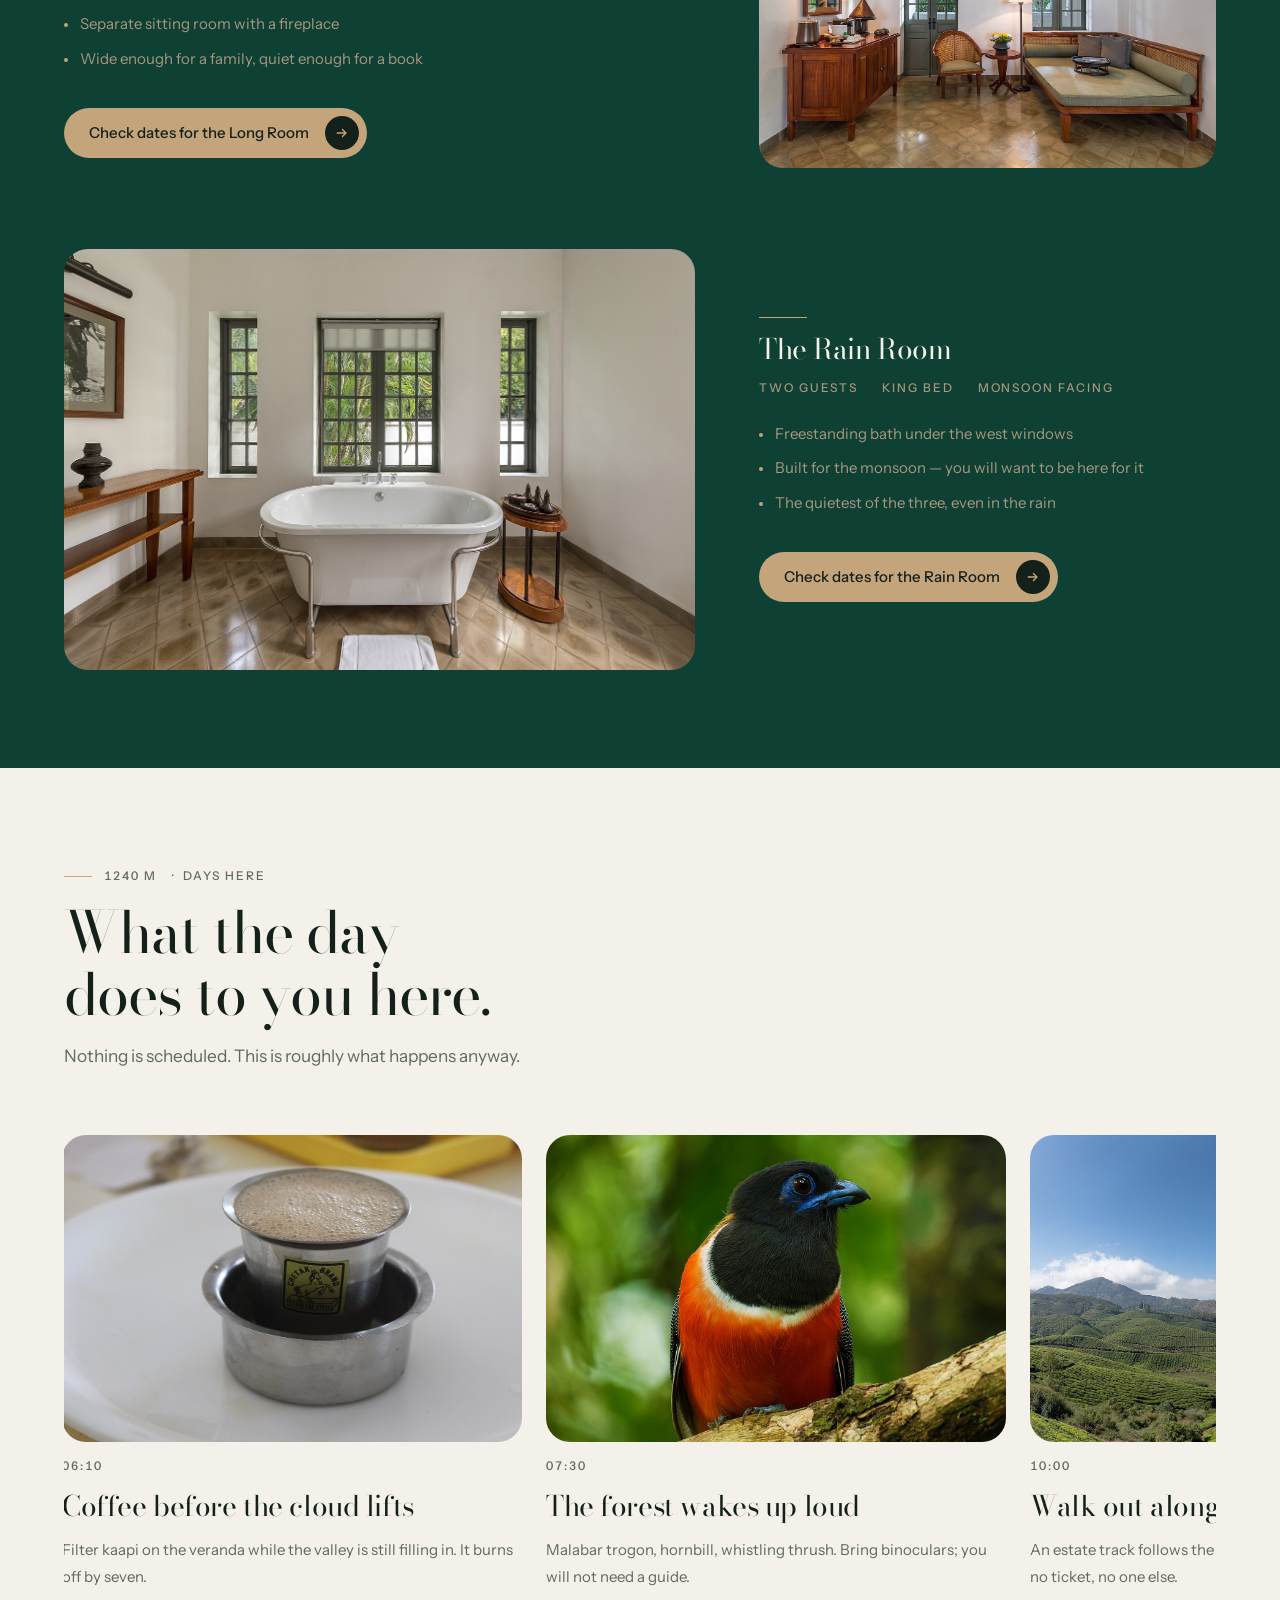
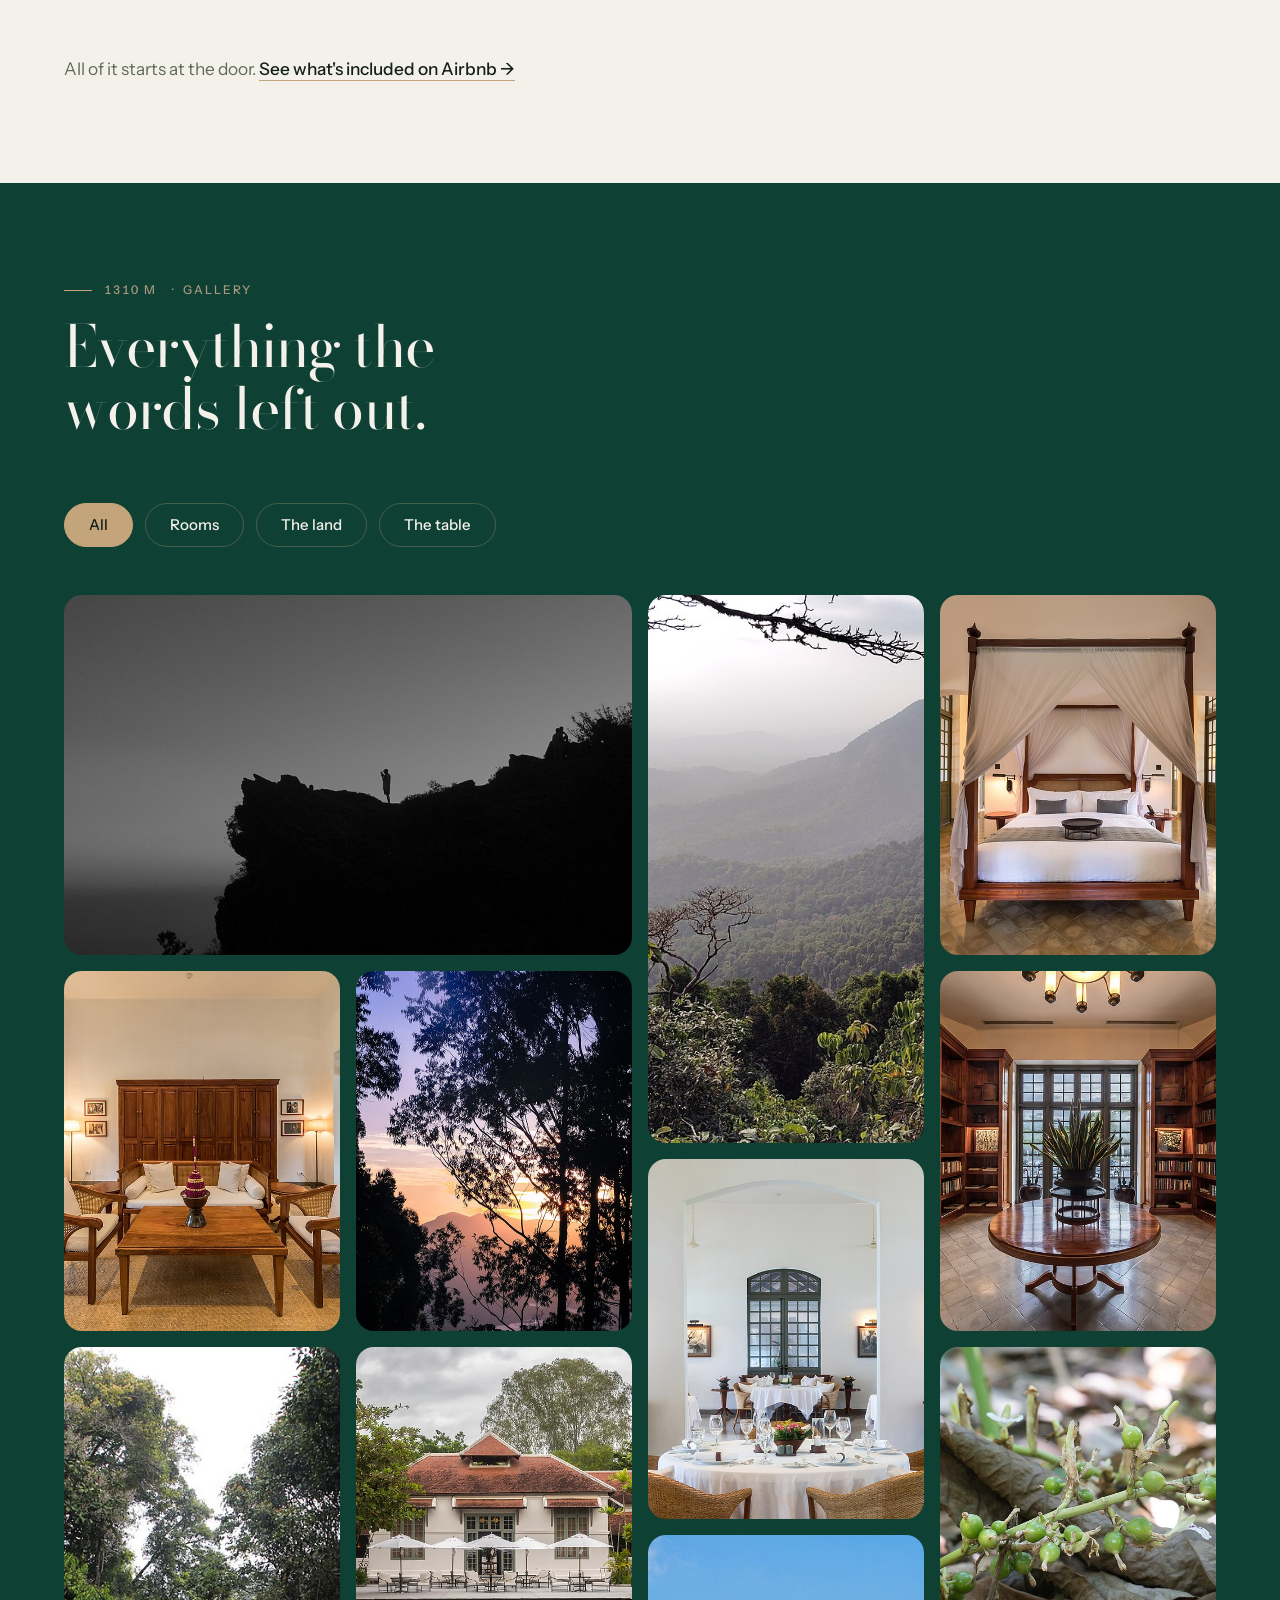
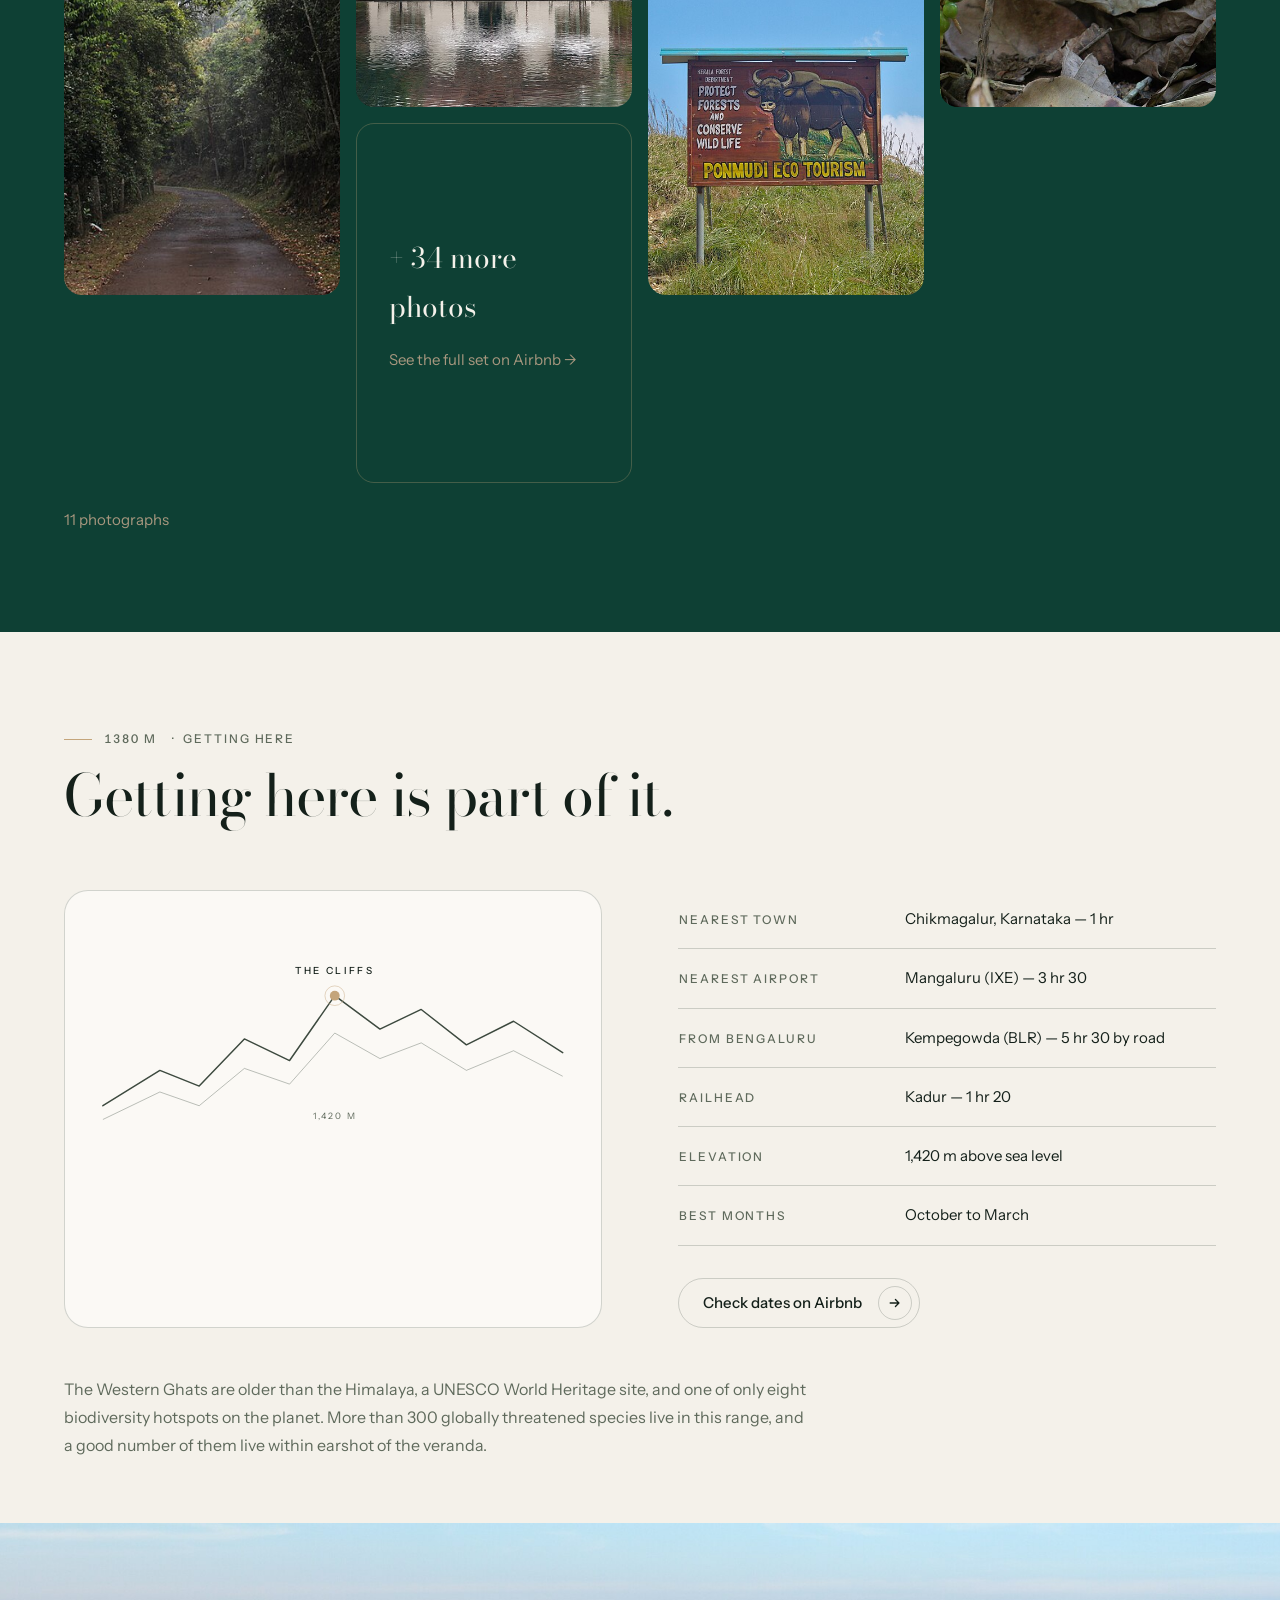
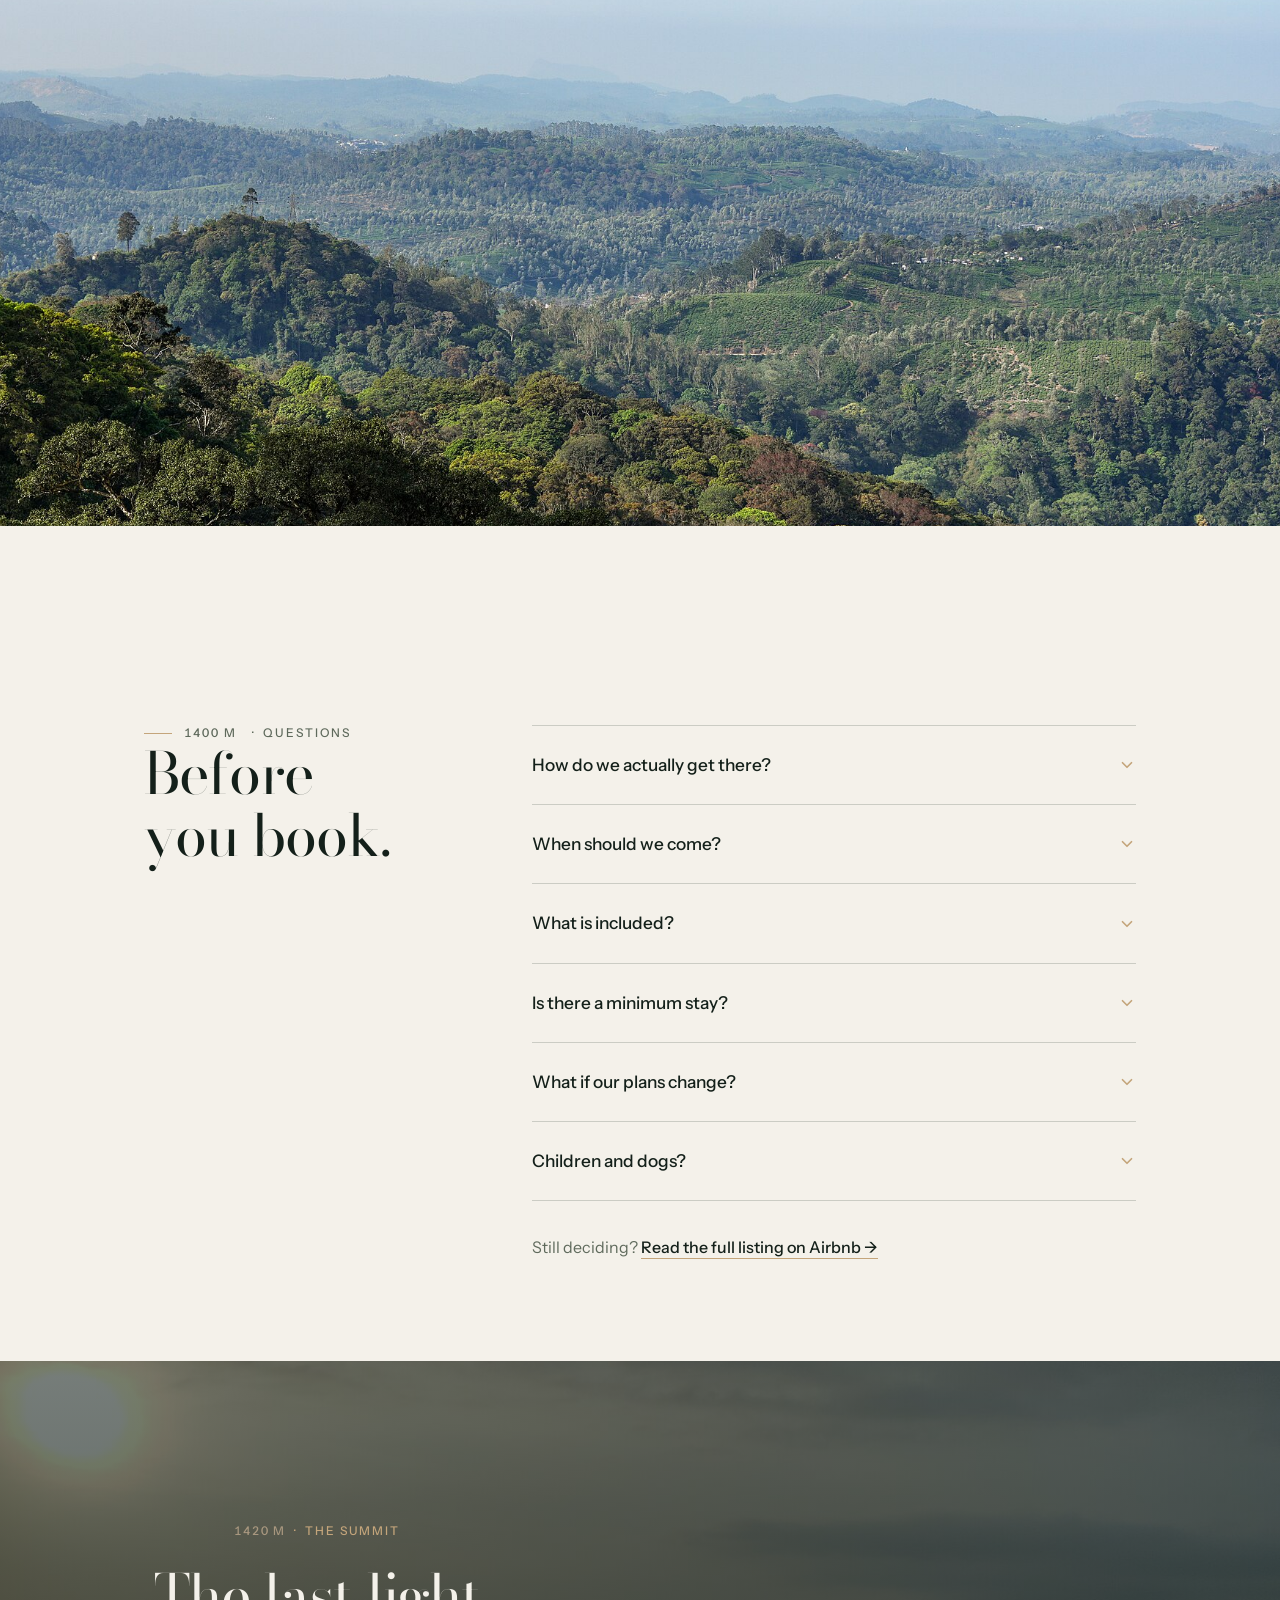
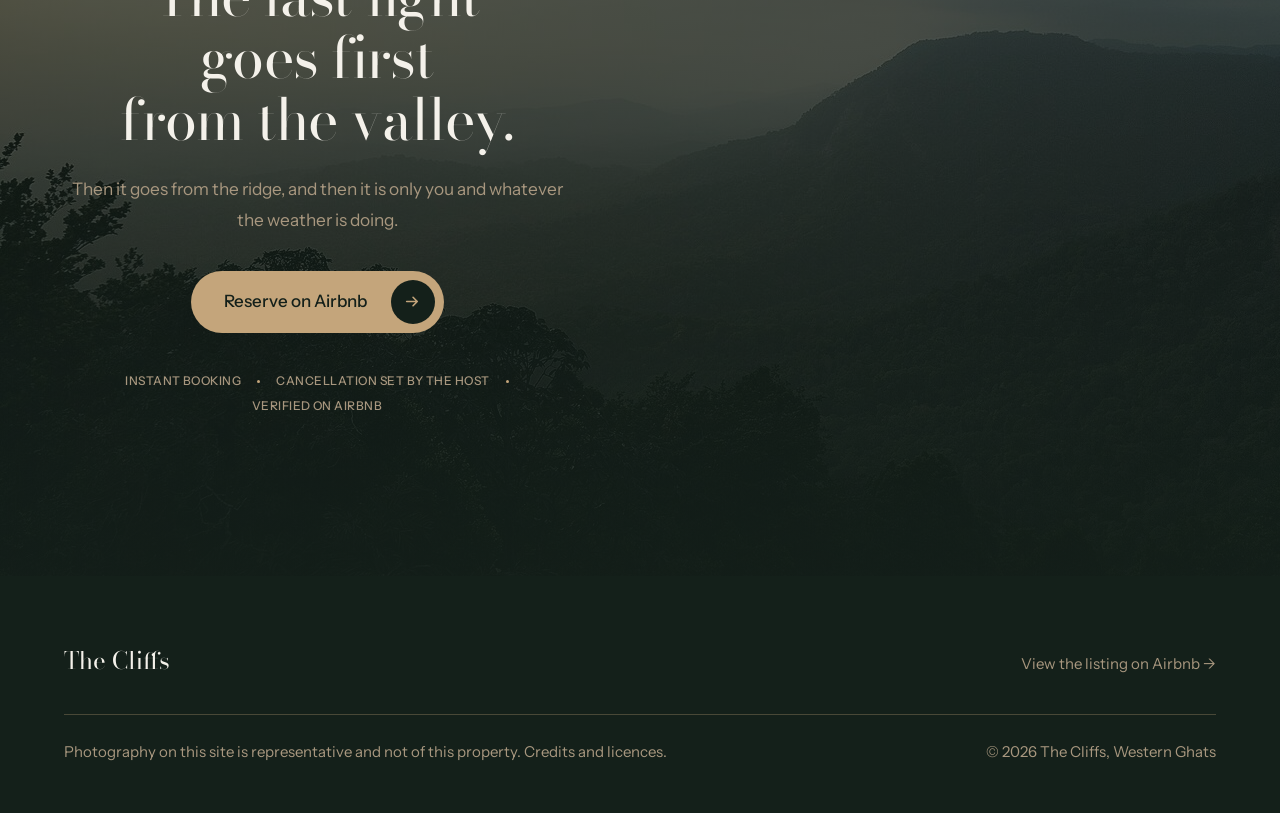
==== commit 85d57e28: "Hero: scroll-to-expand, waterfall opening over the ridge Ports the scroll-expansion hero: a 300x400 " ====
--- a/index.html
+++ b/index.html
@@ -15,8 +15,8 @@
      This srcset/sizes must stay identical to the hero <img>'s, or the browser
      picks a different candidate and downloads the picture twice. -->
 <link rel="preload" as="image" fetchpriority="high"
-      imagesrcset="assets/images/gallery-cliff-figure-960.jpg 960w,
-                   assets/images/gallery-cliff-figure-1920.jpg 1920w"
+      imagesrcset="assets/images/hero-cloudline-1280.jpg 1280w,
+                   assets/images/hero-cloudline-1920.jpg 1920w"
       imagesizes="100vw">
 
 <meta property="og:type" content="website">
@@ -123,52 +123,52 @@
     <div class="hero__track">
       <div class="hero__stage">
 
-        <div class="hero__layers" data-parallax-layers>
-
-          <!-- 1 · the photograph, travelling furthest -->
-          <div class="hero__layer hero__layer--1" data-parallax-layer="1">
-            <img data-slot="gallery-cliff-figure"
-                 src="assets/images/gallery-cliff-figure-1920.jpg"
-                 srcset="assets/images/gallery-cliff-figure-960.jpg 960w,
-                         assets/images/gallery-cliff-figure-1920.jpg 1920w"
-                 sizes="100vw"
-                 width="1920" height="1080"
-                 fetchpriority="high" decoding="async"
-                 class="hero__bg"
-                 alt="A lone figure standing at the edge of a clifftop high above the valley at dusk.">
-          </div>
-
-          <!-- Warms the photograph to dusk and deepens the cliff. -->
-          <div class="hero__grade" aria-hidden="true"></div>
-          <div class="hero__scrim" aria-hidden="true"></div>
-
-          <!-- 3 · the copy, travelling least, so it holds while the
-                   landscape drifts behind it -->
-          <div class="hero__layer hero__layer--3" data-parallax-layer="3">
-            <div class="hero__copy">
-              <p class="label hero__kicker">
-                <span class="altitude">1,420 M</span> &nbsp;·&nbsp; Chikmagalur, Karnataka
-              </p>
-
-              <h1 class="hero__title" id="hero-title">
-                <span class="hero__word hero__word--in">Western</span>
-                <span class="hero__word hero__word--out">Ghats</span>
-              </h1>
-
-              <p class="hero__standfirst">Above the cloud line, the Ghats go quiet.</p>
-            </div>
-          </div>
-        </div>
+        <!-- The ridge, behind everything, receding as the card opens -->
+        <img data-slot="hero-cloudline"
+             src="assets/images/hero-cloudline-1920.jpg"
+             srcset="assets/images/hero-cloudline-1280.jpg 1280w,
+                     assets/images/hero-cloudline-1920.jpg 1920w"
+             sizes="100vw"
+             width="1920" height="1280"
+             fetchpriority="high" decoding="async"
+             class="hero__bg"
+             alt="Cloud moving through steep forested ridges in the Western Ghats, palms in the foreground.">
+
+        <div class="hero__scrim" aria-hidden="true"></div>
+
+        <!-- The card that opens: a small portrait plate that becomes a
+             wide letterbox as you scroll. -->
+        <figure class="hero__media">
+          <img data-slot="exp-waterfall"
+               src="assets/images/exp-waterfall-1280.jpg"
+               sizes="(max-width: 768px) 95vw, min(95vw, 1550px)"
+               width="1280" height="853"
+               decoding="async"
+               alt="A shola stream falling through moss and black rock in the rain.">
+          <span class="hero__media-veil" aria-hidden="true"></span>
+        </figure>
+
+        <h1 class="hero__title" id="hero-title">
+          <span class="hero__word hero__word--in">Western</span>
+          <span class="hero__word hero__word--out">Ghats</span>
+        </h1>
 
         <div class="hero__fade" aria-hidden="true"></div>
-        <p class="label hero__cue" aria-hidden="true">Scroll</p>
+        <p class="label hero__cue" aria-hidden="true">Scroll to open</p>
       </div>
     </div>
 
     <div class="hero__after">
       <div class="hero__inner">
-        <!-- The kicker and the standfirst both live on the photograph now.
-             Repeating them here read as a stutter rather than as emphasis. -->
+        <!-- The name leaves the frame as the card opens, so the section is
+             wordless by the time a visitor reaches this. The kicker and the
+             standfirst carry the copy from here. -->
+        <p class="label hero__kicker">
+          <span class="altitude">1,420 M</span> &nbsp;·&nbsp; Chikmagalur, Karnataka
+        </p>
+
+        <p class="hero__standfirst">Above the cloud line, the Ghats go quiet.</p>
+
         <p class="hero__lead">
           Three suites on a 1,400&nbsp;metre drop, an hour past the last town
           on the map. Step off the veranda and there is nothing between you
@@ -937,8 +937,8 @@
       "description": "A three-suite retreat perched at 1,420 metres in Karnataka's Western Ghats, India.",
       "url": "https://the-cliffs.netlify.app/",
       "image": [
+        "https://the-cliffs.netlify.app/assets/images/hero-cloudline-1920.jpg",
         "https://the-cliffs.netlify.app/assets/images/gallery-cliff-figure-1920.jpg",
-        "https://the-cliffs.netlify.app/assets/images/hero-cloudline-1920.jpg",
         "https://the-cliffs.netlify.app/assets/images/suite-canopy-1920.jpg",
         "https://the-cliffs.netlify.app/assets/images/location-ridges-1920.jpg"
       ],
--- a/css/05-sections.css
+++ b/css/05-sections.css
@@ -3,31 +3,28 @@
    ========================================================================= */
 
 /* ═══ 1 · Hero ═════════════════════════════════════════════════════════════
-   A full-bleed photograph with the copy set into the open sky on its left,
-   and a two-plane parallax: the landscape drifts as you scroll while the
-   type very nearly holds.
-
-   The photograph is the design decision here. Three earlier passes used
-   hero-cloudline, which is near-white and almost featureless in the exact
-   band a headline wants — so each pass added another layer of darkening
-   (a heavier scrim, a radial pool behind the words, a mask to hold cloud
-   off the type) and the picture got muddier every time. The problem was
-   never the treatment. A photograph that is bright where the words go
-   cannot carry white words.
-
-   This one is built the other way round: a near-black cliff mass holding
-   the right of the frame, clean open sky on the left, and a figure at the
-   edge for scale. Cream on it clears 10:1 with nothing behind the type at
-   all, which is why the radial pool is gone rather than merely reduced.
-
-   It also puts the copy back on the left, which is what --scrim's diagonal
-   pass in 01-tokens.css was drawn for in the first place — that gradient
-   has been carrying centred type it was never shaped for.
-
-   Everything is driven by one custom property, --hp (0 → 1), written to
-   .hero__stage by js/08-hero-scroll.js. --hp defaults to 0, the scene at
-   rest, so with scripts disabled or motion reduced this is simply a still
-   photograph with the name on it.                                         */
+   Scroll-to-expand. A small portrait card of the waterfall sits in the
+   middle of the ridge photograph; as you scroll it opens into a wide
+   letterbox, the ridge behind it fades back, and the two halves of the
+   name part and clear the frame.
+
+   THE ONE THING NOT COPIED FROM THE REFERENCE is how it reads scroll. That
+   component calls preventDefault() on every wheel event and forces
+   window.scrollTo(0, 0) on every scroll event until the media has finished
+   expanding — the page is pinned and the effect is driven by accumulated
+   wheel delta rather than by position. That is the "scroll gets stuck, then
+   catches up later" this project has already been through twice, and it
+   also breaks the scrollbar, Page Down, Home/End, keyboard scrolling and
+   find-in-page, none of which produce wheel events.
+
+   A sticky stage over a tall track gives a pixel-identical result from real
+   scroll position: --hp (0 → 1) is how far through the track you are, and
+   every size and opacity below is a calc() off it. Nothing is intercepted,
+   so every way of moving down a page keeps working.
+
+   --hp defaults to 0 — the card closed — so with scripts disabled the hero
+   is a still photograph with the name on it, and the track collapses so
+   there is no dead scroll to sit through.                                  */
 
 .hero {
   background: var(--pine);
@@ -36,13 +33,9 @@
   padding-inline: 0;
 }
 
-/* The track supplies the scroll distance the planes separate over. Only
-   under `.js` — otherwise it is dead scroll past a static hero.
-
-   --hero-travel is the one number to change if this feels too long. It is
-   deliberately shorter than the reference's 1500px, because every pixel of
-   it is scrolling that does not move the page, and too much of that reads
-   as a broken scrollbar rather than as an effect. */
+/* --hero-travel is the one number to change if the open feels too long or
+   too abrupt. Every pixel of it is scrolling that does not move the page,
+   which is why it is well under the reference's effective distance. */
 .hero__track { position: relative; }
 .js .hero__track { height: calc(100svh + var(--hero-travel)); }
 
@@ -52,103 +45,195 @@
   height: 100svh;
   overflow: hidden;
   isolation: isolate;
+  display: grid;
+  place-items: center;
 }
 
 .js .hero__stage { position: sticky; top: 0; }
 
-.hero__layers { position: absolute; inset: 0; }
-
-/* Each plane is over-tall and hangs above the stage by more than it will
-   ever travel, so sliding down can never drag its top edge into view. That
-   is what the reference needed its black-line-overflow element to hide;
-   sizing the planes correctly means there is no seam to cover at all. */
-.hero__layer {
-  position: absolute;
-  left: 0;
-  right: 0;
-  bottom: 0;
-}
-
-/* The landscape. Also pulls back from a slight push-in as it travels, so
-   the frame settles rather than merely sliding — the movement reads as a
-   camera rather than as a texture on a conveyor. */
-.hero__layer--1 {
-  top: -24vh;
+/* ── The ridge, behind everything ──────────────────────────────────────────
+   Recedes as the card opens over it. It stops at 0.15 rather than 0: the
+   card caps at 95vw / 85svh, so a margin of stage is always visible, and
+   fading the photograph to nothing leaves that margin as flat pine with a
+   hard edge against the picture. */
+.hero__bg {
+  position: absolute;
+  inset: 0;
   z-index: 0;
-  transform:
-    translate3d(0, calc(var(--hp) * 20vh), 0)
-    scale(calc(1.07 - 0.07 * var(--hp)));
-}
-
-/* The copy travels barely at all. With only two planes the differential is
-   the entire depth cue, so the near plane has to be close to still — move
-   both by similar amounts and it reads as the page failing to scroll. */
-.hero__layer--3 {
-  top: 0;
-  z-index: 3;
-  display: grid;
-  place-items: center start;
-  padding-inline: var(--gutter);
-  transform: translate3d(0, calc(var(--hp) * 5vh), 0);
-}
-
-.hero__bg {
   width: 100%;
   height: 100%;
   object-fit: cover;
-  /* Biased right so the cliff and the figure hold the right of the frame
-     and the open sky stays on the left, under the type, at every crop. */
-  object-position: 64% 50%;
-}
-
-/* ── Grade ─────────────────────────────────────────────────────────────────
-   The photograph is a cool, almost neutral grey; the rest of the site is
-   cream, brass and pine. Left alone it reads as a stock plate dropped into
-   someone else's palette.
-
-   soft-light rather than a flat overlay: it warms the midtones and leaves
-   both ends alone, so the sky takes the brass without the cliff turning to
-   mud or the highlights blowing. Warm across the sky, cooling to pine down
-   in the mass of the cliff, which is the direction dusk actually falls. */
-.hero__grade {
+  opacity: calc(1 - var(--hp) * 0.85);
+}
+
+.hero__scrim {
   position: absolute;
   inset: 0;
   z-index: 1;
+  background: var(--scrim);
+  opacity: calc(1 - var(--hp) * 0.5);
+}
+
+/* ── The card that opens ───────────────────────────────────────────────────
+   Width and height are interpolated independently — 300→1550 against
+   400→800 — which is what makes it read as *opening* rather than as
+   scaling. A uniform scale keeps the aspect ratio and looks like a zoom;
+   these two rates crossing turn a portrait card into a letterbox.
+
+   The caps are what stop it overflowing on any viewport, so the raw pixel
+   ranges never need a breakpoint of their own. */
+.hero__media {
+  grid-area: 1 / 1;
+  z-index: 2;
+  position: relative;
+  margin: 0;
+  overflow: hidden;
+  border-radius: var(--r-hero);
+  width:  min(95vw, calc(300px + var(--hp) * 1250px));
+  height: min(85svh, calc(400px + var(--hp) * 400px));
+  box-shadow: 0 30px 80px rgba(8, 20, 16, .45);
+}
+
+.hero__media img {
+  width: 100%;
+  height: 100%;
+  object-fit: cover;
+}
+
+/* Dark while the name is over it, clearing as the name leaves. The
+   photograph earns its clarity. */
+.hero__media-veil {
+  position: absolute;
+  inset: 0;
+  background: rgba(8, 20, 16, .78);
+  opacity: calc(0.85 - var(--hp) * 0.62);
+}
+
+@media (max-width: 768px) {
+  .hero__media {
+    width:  min(95vw, calc(300px + var(--hp) * 650px));
+    height: min(85svh, calc(400px + var(--hp) * 200px));
+  }
+}
+
+/* ── The name, parting ─────────────────────────────────────────────────────
+   One <h1> with continuous text for assistive tech; only the two spans
+   move.
+
+   The reference throws the words 150vw and keeps them opaque the whole way,
+   which is where this stopped measuring. The card is only 300px wide at
+   rest, so opaque words travelling that far are off it within the first
+   fifth of the scroll and out over the bare ridge behind — and that ridge
+   is near-white mist. Measured mid-flight: the accent hit 1.83:1 against
+   it, and even the white line only reached 2.55:1, both under the 3:1 floor
+   for large text.
+
+   So the travel is cut to 45vw and the fade finishes at --hp 0.5, timed
+   together so the words are always over the veiled card while any of them
+   is still visible. They part and dissolve rather than parting and flying,
+   which is also the better-looking of the two.                             */
+.hero__title {
+  grid-area: 1 / 1;
+  z-index: 3;
+  margin: 0;
+  width: 100%;
+  padding-inline: var(--gutter);
+  display: flex;
+  flex-direction: column;
+  align-items: center;
+  gap: 0;
+  text-align: center;
+  color: var(--cream-lift);
   pointer-events: none;
-  mix-blend-mode: soft-light;
-  background: linear-gradient(155deg,
-    rgba(214, 178, 126, .95) 0%,
-    rgba(196, 165, 123, .70) 38%,
-    rgba(90, 110, 104, .45) 68%,
-    rgba(10, 46, 38, .60) 100%);
-}
-
-/* Above the grade, below the copy: it darkens the photograph without
-   dulling the type that has to read against it. */
-.hero__scrim {
-  position: absolute;
-  inset: 0;
-  z-index: 2;
-  background: var(--scrim);
-}
-
-/* ── The copy block ────────────────────────────────────────────────────────
-   Held to a measure so the lines stack into a block with a clean left edge
-   rather than running out across the picture. */
-.hero__copy {
-  max-width: min(34rem, 92%);
-}
-
-/* Brass-lift rather than brass: this sits on a graded photograph, not on
-   flat pine, and the lighter value holds where the picture goes pale.
-   The rule keeps it from floating as a stray line of small caps. */
+
+  /* Overrides the global h1 setting — see the --hero-* block in
+     01-tokens.css for why this one heading is set differently. */
+  font-variation-settings: 'opsz' var(--hero-opsz);
+  font-weight: var(--hero-wght);
+  letter-spacing: var(--ls-hero);
+
+  text-shadow:
+    0 2px 10px rgba(8, 20, 16, .55),
+    0 14px 48px rgba(8, 20, 16, .4);
+
+  /* Full strength to 0.16, gone by 0.5 — the point past which the words
+     would be clear of the card. This number and the 45vw below are a pair;
+     move one without the other and the type ends up over bare mist again. */
+  opacity: clamp(0, calc((0.5 - var(--hp)) / 0.34), 1);
+}
+
+.hero__word { display: block; }
+.hero__word--in  { transform: translateX(calc(var(--hp) * -45vw)); }
+.hero__word--out {
+  transform: translateX(calc(var(--hp) *  45vw));
+  color: var(--sand);
+  font-style: italic;
+}
+
+.hero__cue {
+  position: absolute;
+  z-index: 4;
+  left: 0;
+  right: 0;
+  text-align: center;
+  bottom: clamp(1.5rem, 5vh, 3rem);
+  color: rgba(251, 249, 245, .82);
+  text-shadow: 0 1px 3px rgba(8, 20, 16, .8), 0 4px 16px rgba(8, 20, 16, .6);
+  pointer-events: none;
+  /* Gone quickly: it is an instruction, and once followed it should not
+     still be sitting over the opening picture. */
+  opacity: clamp(0, calc(1 - var(--hp) * 3), 1);
+  animation: cue-breathe 3.2s var(--ease-soft) infinite;
+}
+
+@keyframes cue-breathe {
+  0%, 100% { transform: translateY(0); }
+  50%      { transform: translateY(4px); }
+}
+
+/* Hands the stage over to the pine below instead of ending on a cut edge. */
+.hero__fade {
+  position: absolute;
+  left: 0;
+  right: 0;
+  bottom: -1px;
+  height: 18%;
+  z-index: 5;
+  pointer-events: none;
+  background: linear-gradient(to bottom, rgba(14, 64, 52, 0), var(--pine));
+}
+
+
+
+.hero__after {
+  position: relative;
+  padding-inline: clamp(0.75rem, 1.6vw, 1.5rem);
+}
+
+.hero__inner {
+  padding: var(--gutter) var(--gutter) var(--s-5);
+  max-width: 60rem;
+}
+
+/* Reduced motion: the card never opens. The track collapses so there is no
+   pinned dead scroll to sit through, and --hp stays at its 0 default — the
+   closed card with the name across it, simply still. The cue goes with the
+   animation, since there is nothing left to scroll to open. */
+@media (prefers-reduced-motion: reduce) {
+  .js .hero__track { height: auto; }
+  .js .hero__stage { position: relative; }
+  .hero__cue { display: none; }
+}
+
+/* Back on flat pine rather than on a photograph, so plain brass is legal
+   again — brass-lift was there to hold against a graded picture — and the
+   text-shadow it needed for that is gone with it. */
 .hero__kicker {
-  color: var(--brass-lift);
-  margin-bottom: var(--s-4);
+  color: var(--brass);
+  margin-bottom: var(--s-5);
   display: flex;
   align-items: center;
   gap: var(--s-3);
-  text-shadow: 0 1px 3px rgba(8, 20, 16, .75);
 }
 
 .hero__kicker::before {
@@ -160,118 +245,19 @@
   opacity: .8;
 }
 
-
-/* Hands the stage over to the pine below instead of ending on a cut edge. */
-.hero__fade {
-  position: absolute;
-  left: 0;
-  right: 0;
-  bottom: -1px;
-  height: 22%;
-  z-index: 5;
-  pointer-events: none;
-  background: linear-gradient(to bottom, rgba(14, 64, 52, 0), var(--pine));
-}
-
-
-/* ── Title ─────────────────────────────────────────────────────────────────
-   Two lines, the second italic and warm, ranged left with the rest of the
-   copy block. One <h1> with continuous text for assistive tech.
-
-   The radial pool that used to sit behind this is gone entirely, not turned
-   down. It existed to buy contrast the photograph would not give, and every
-   version of it was a soft dark blob parked in the middle of a picture. The
-   type now sits on the dark side of a dark photograph and clears 10:1
-   unaided, so there is nothing left for a pool to fix.                     */
-
-.hero__title {
-  margin: 0;
-  display: flex;
-  flex-direction: column;
-  align-items: flex-start;
-  /* No gap: --lh-display (0.98) already sets the leading, and adding 8px on
-     top of it opened the two lines into two separate statements instead of
-     one headline. */
-  gap: 0;
-  text-align: left;
-  color: var(--cream-lift);
-  pointer-events: none;
-
-  /* Overrides the global h1 setting — see the --hero-* block in
-     01-tokens.css for why this one heading is set differently. */
-  font-variation-settings: 'opsz' var(--hero-opsz);
-  font-weight: var(--hero-wght);
-  letter-spacing: var(--ls-hero);
-
-  /* Soft passes only. At 48–112px a tight 3px blur sits right at the glyph
-     edge and reads as a cheap stroke; the weight is doing that job. These
-     just lift the type off the landscape. */
-  text-shadow:
-    0 2px 10px rgba(8, 20, 16, .45),
-    0 14px 48px rgba(8, 20, 16, .35);
-}
-
-.hero__word { display: block; }
-.hero__word--out { color: var(--sand); font-style: italic; }
-
-.hero__cue {
-  position: absolute;
-  z-index: 1;
-  /* Ranged left, under the copy block, rather than centred under nothing.
-     A centred cue on a left-ranged hero is the one element that gives away
-     that a layout was assembled rather than composed. */
-  left: var(--gutter);
-  bottom: clamp(1.5rem, 5vh, 3rem);
-  color: rgba(251, 249, 245, .82);
-  text-shadow: 0 1px 3px rgba(8, 20, 16, .8), 0 4px 16px rgba(8, 20, 16, .6);
-  pointer-events: none;
-  /* Gone early — its job is finished as soon as the visitor has taken the
-     hint, and it should not still be sitting there mid-parallax. */
-  opacity: clamp(0, calc(1 - var(--hp) * 2.2), 1);
-  /* A slow breath, so it reads as an invitation rather than a label.
-     Transform only — opacity above is scroll-driven, and an animation
-     touching opacity would win over it and pin the cue visible. */
-  animation: cue-breathe 3.2s var(--ease-soft) infinite;
-}
-
-@keyframes cue-breathe {
-  0%, 100% { transform: translateY(0); }
-  50%      { transform: translateY(4px); }
-}
-
-/* ── Supporting copy, on pine below the photograph ─────────────────────── */
-
-.hero__after {
-  position: relative;
-  padding-inline: clamp(0.75rem, 1.6vw, 1.5rem);
-}
-
-.hero__inner {
-  padding: var(--gutter) var(--gutter) var(--s-5);
-  max-width: 60rem;
-}
-
-/* Reduced motion: the planes never separate and the cloud never drifts. The
-   track collapses so there is no pinned dead scroll to sit through either,
-   and --hp stays at its 0 default, which is the scene already composed —
-   the same photograph with the same name on it, simply still. */
-@media (prefers-reduced-motion: reduce) {
-  .js .hero__track { height: auto; }
-  .js .hero__stage { position: relative; }
-  .hero__cue { display: none; }
-}
-
-/* Sits under the name on the photograph. Set in the body face, not the
-   display one: two lines of Bodoni stacked on top of each other compete,
-   and the sans reads as a caption to the name rather than as a second,
-   quieter headline arguing with it. */
+/* The line that opens the block below the stage. Back in the display face
+   now that it is on pine rather than sharing a photograph with the name —
+   it was set in the sans to stop two sizes of Bodoni arguing over the same
+   picture, and that constraint is gone. */
 .hero__standfirst {
-  font-size: var(--t-lead);
-  line-height: 1.45;
-  color: rgba(244, 241, 234, .9);
-  text-shadow: 0 1px 3px rgba(8, 20, 16, .7), 0 4px 18px rgba(8, 20, 16, .5);
-  margin-top: var(--s-5);
-  max-width: 30ch;
+  font-family: var(--font-display);
+  font-style: italic;
+  font-size: clamp(1.5rem, 3.2vw, 2.375rem);
+  line-height: 1.14;
+  letter-spacing: var(--ls-display);
+  color: var(--sand);
+  margin-bottom: var(--s-5);
+  max-width: 24ch;
 }
 
 .hero__lead {
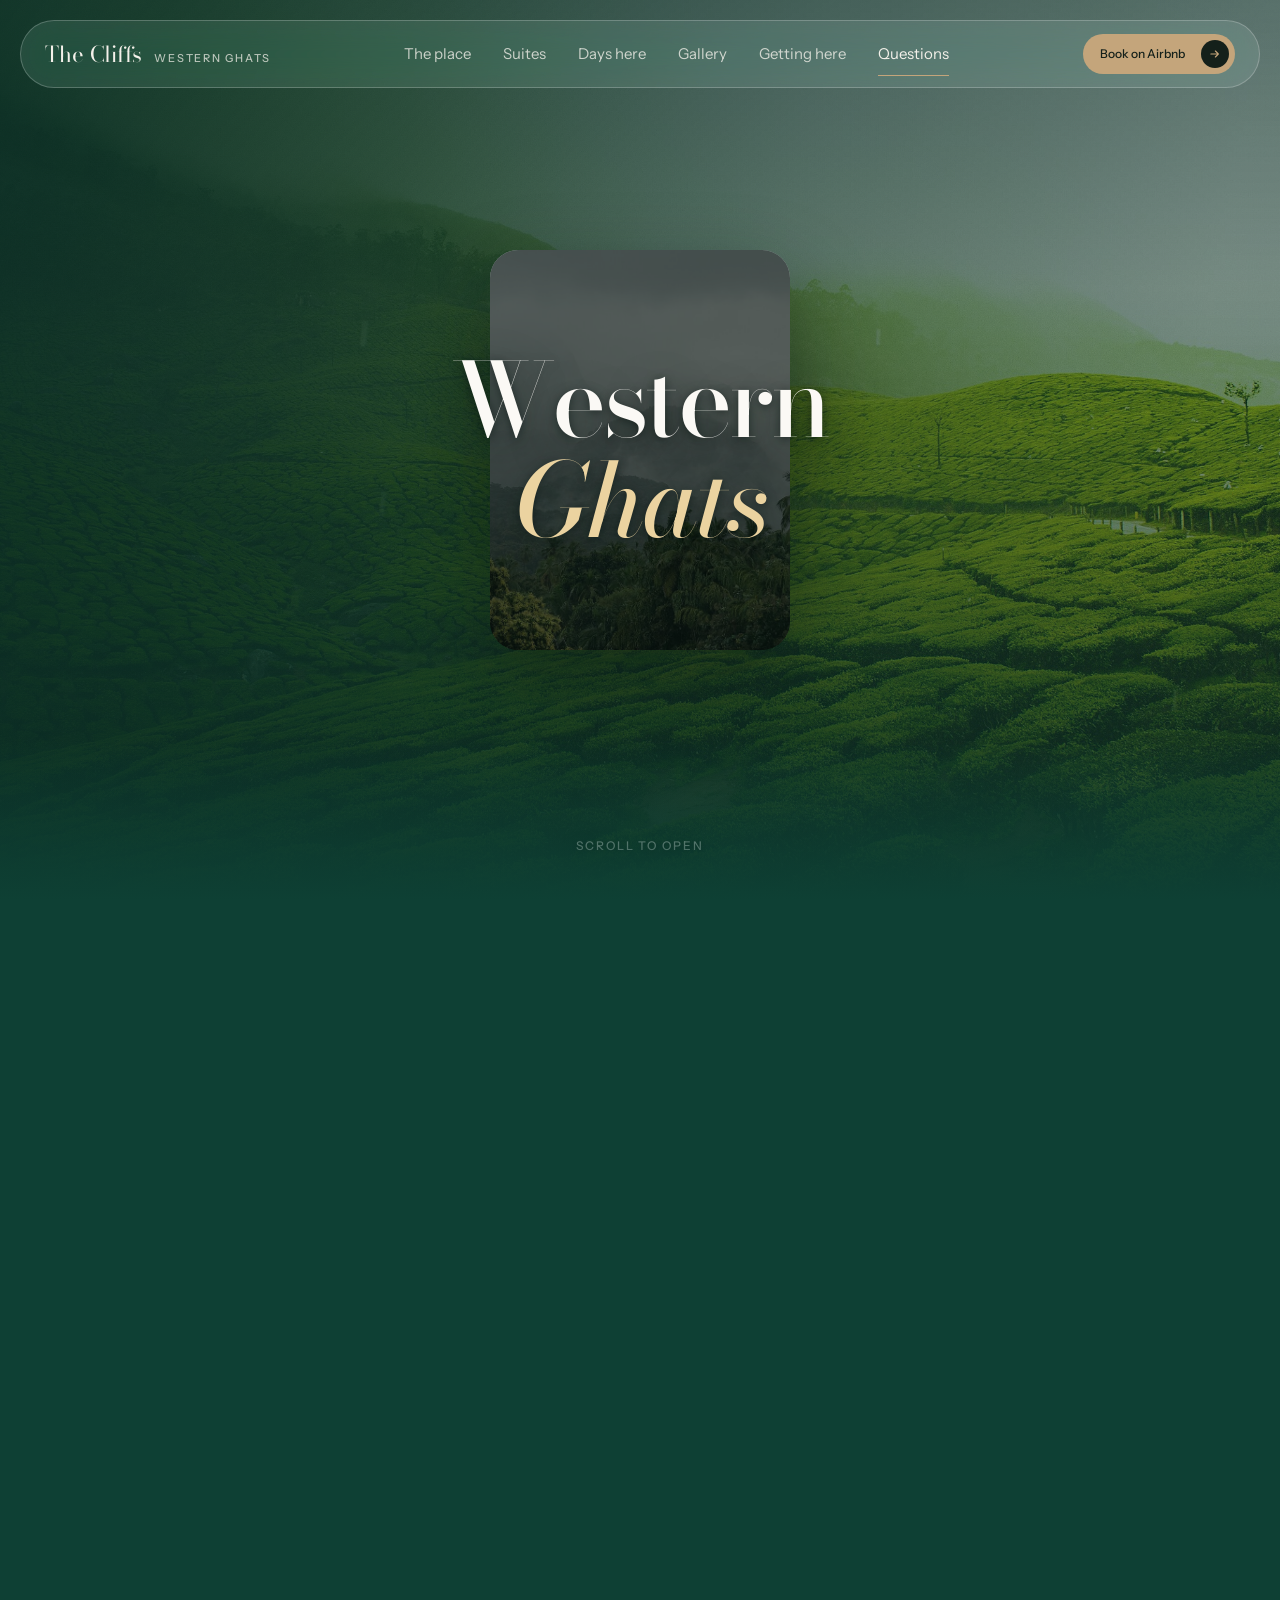
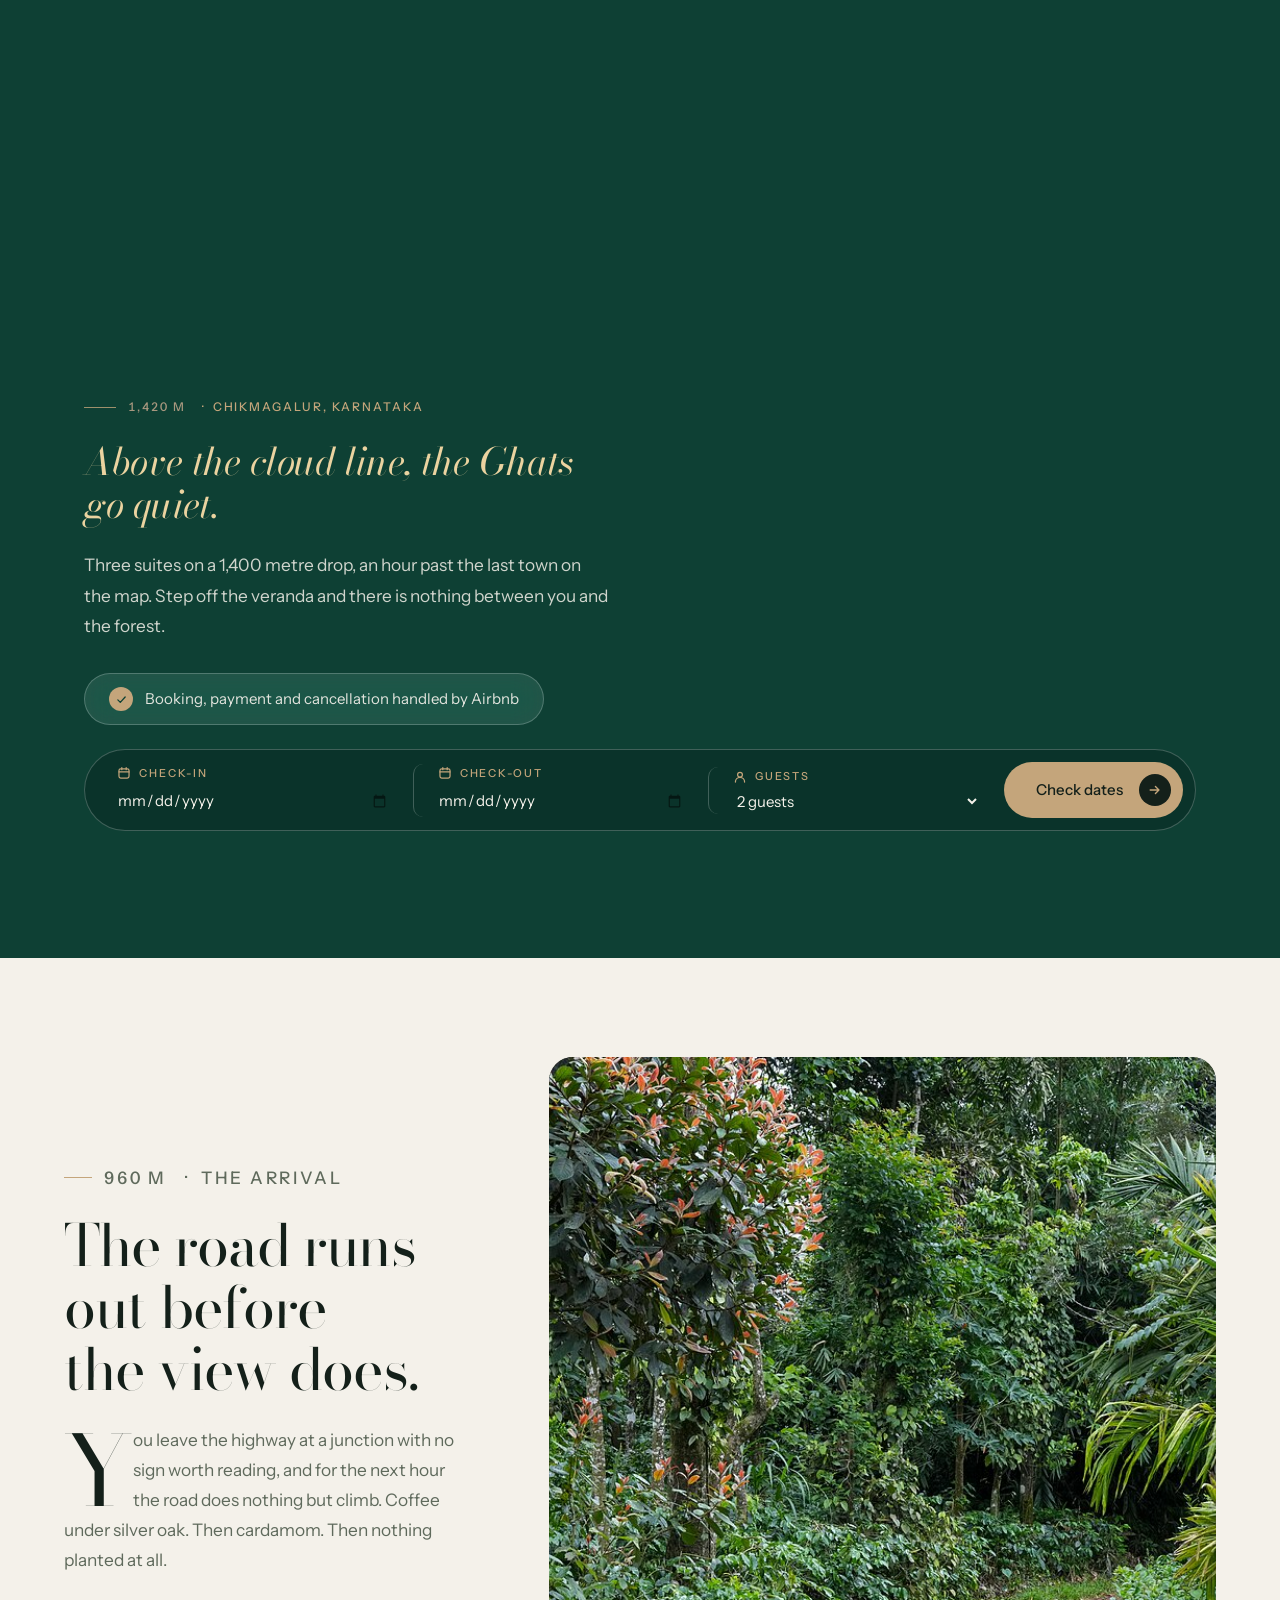
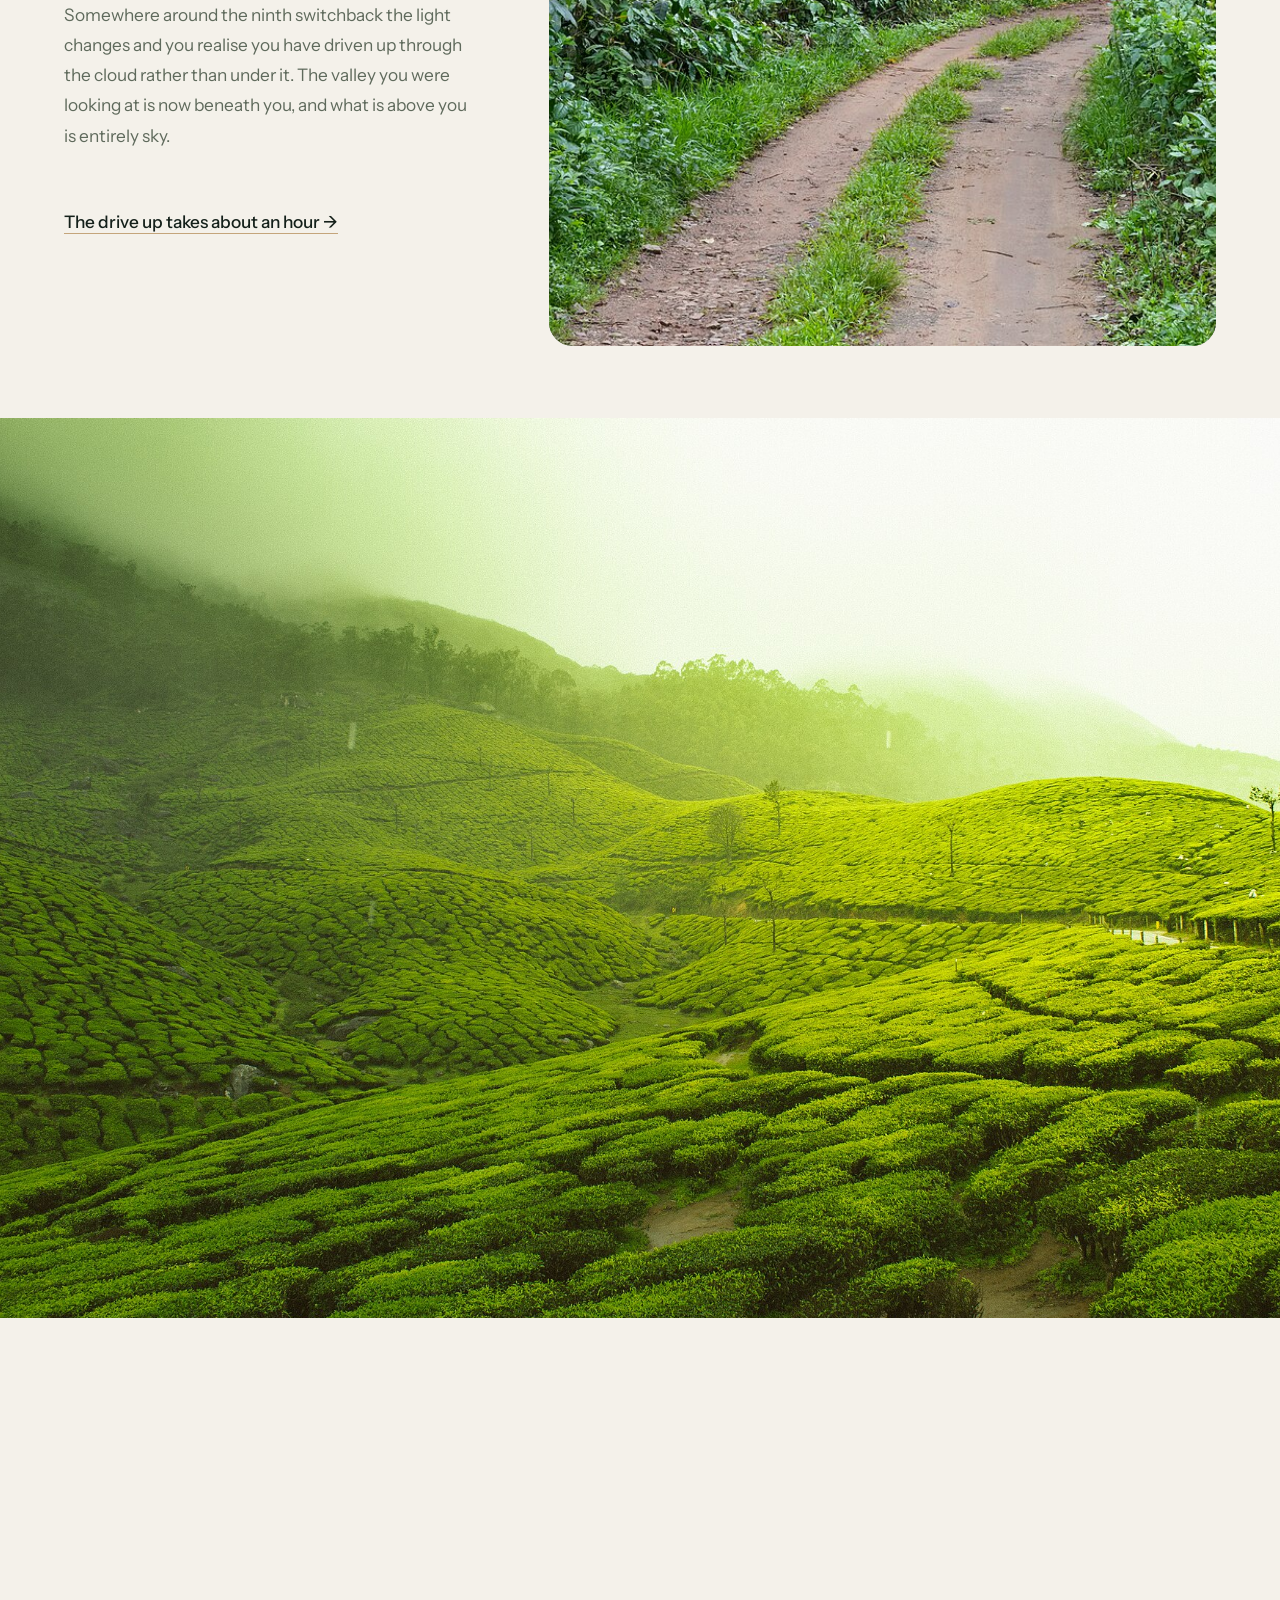
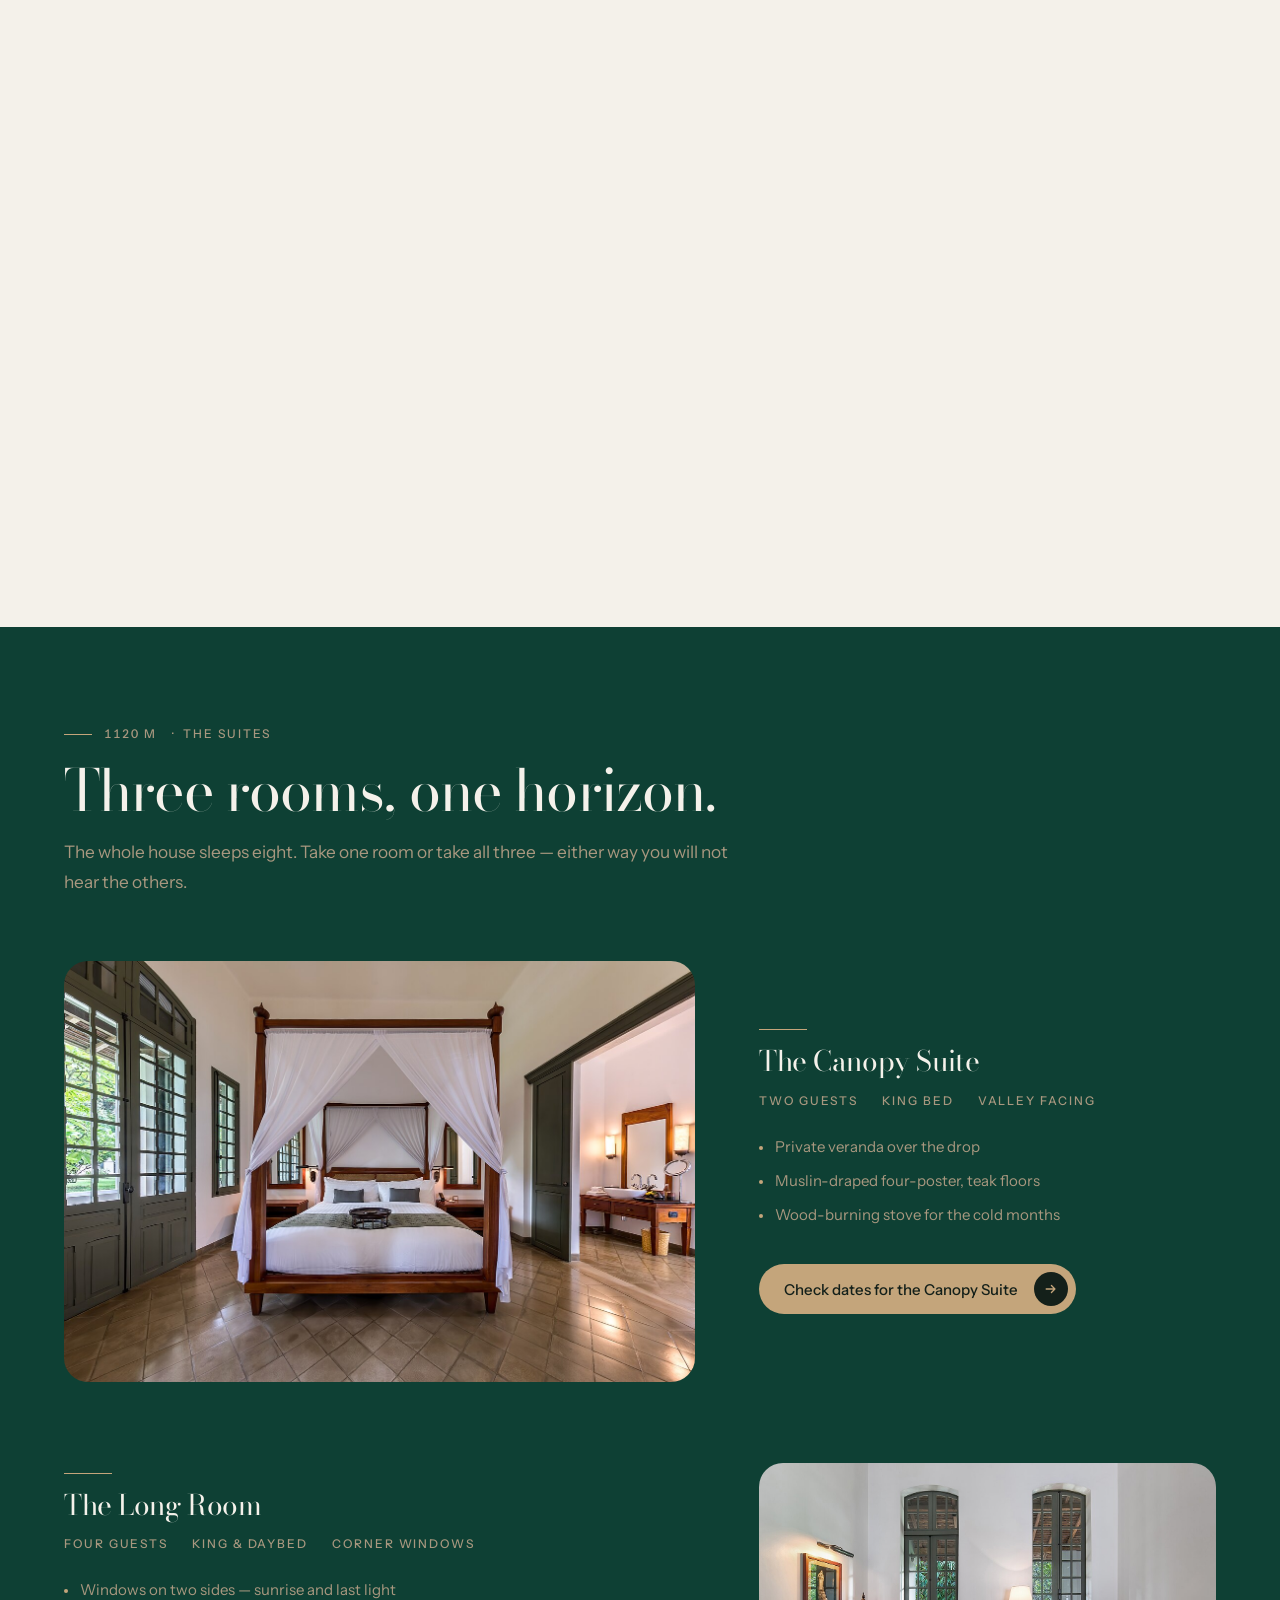
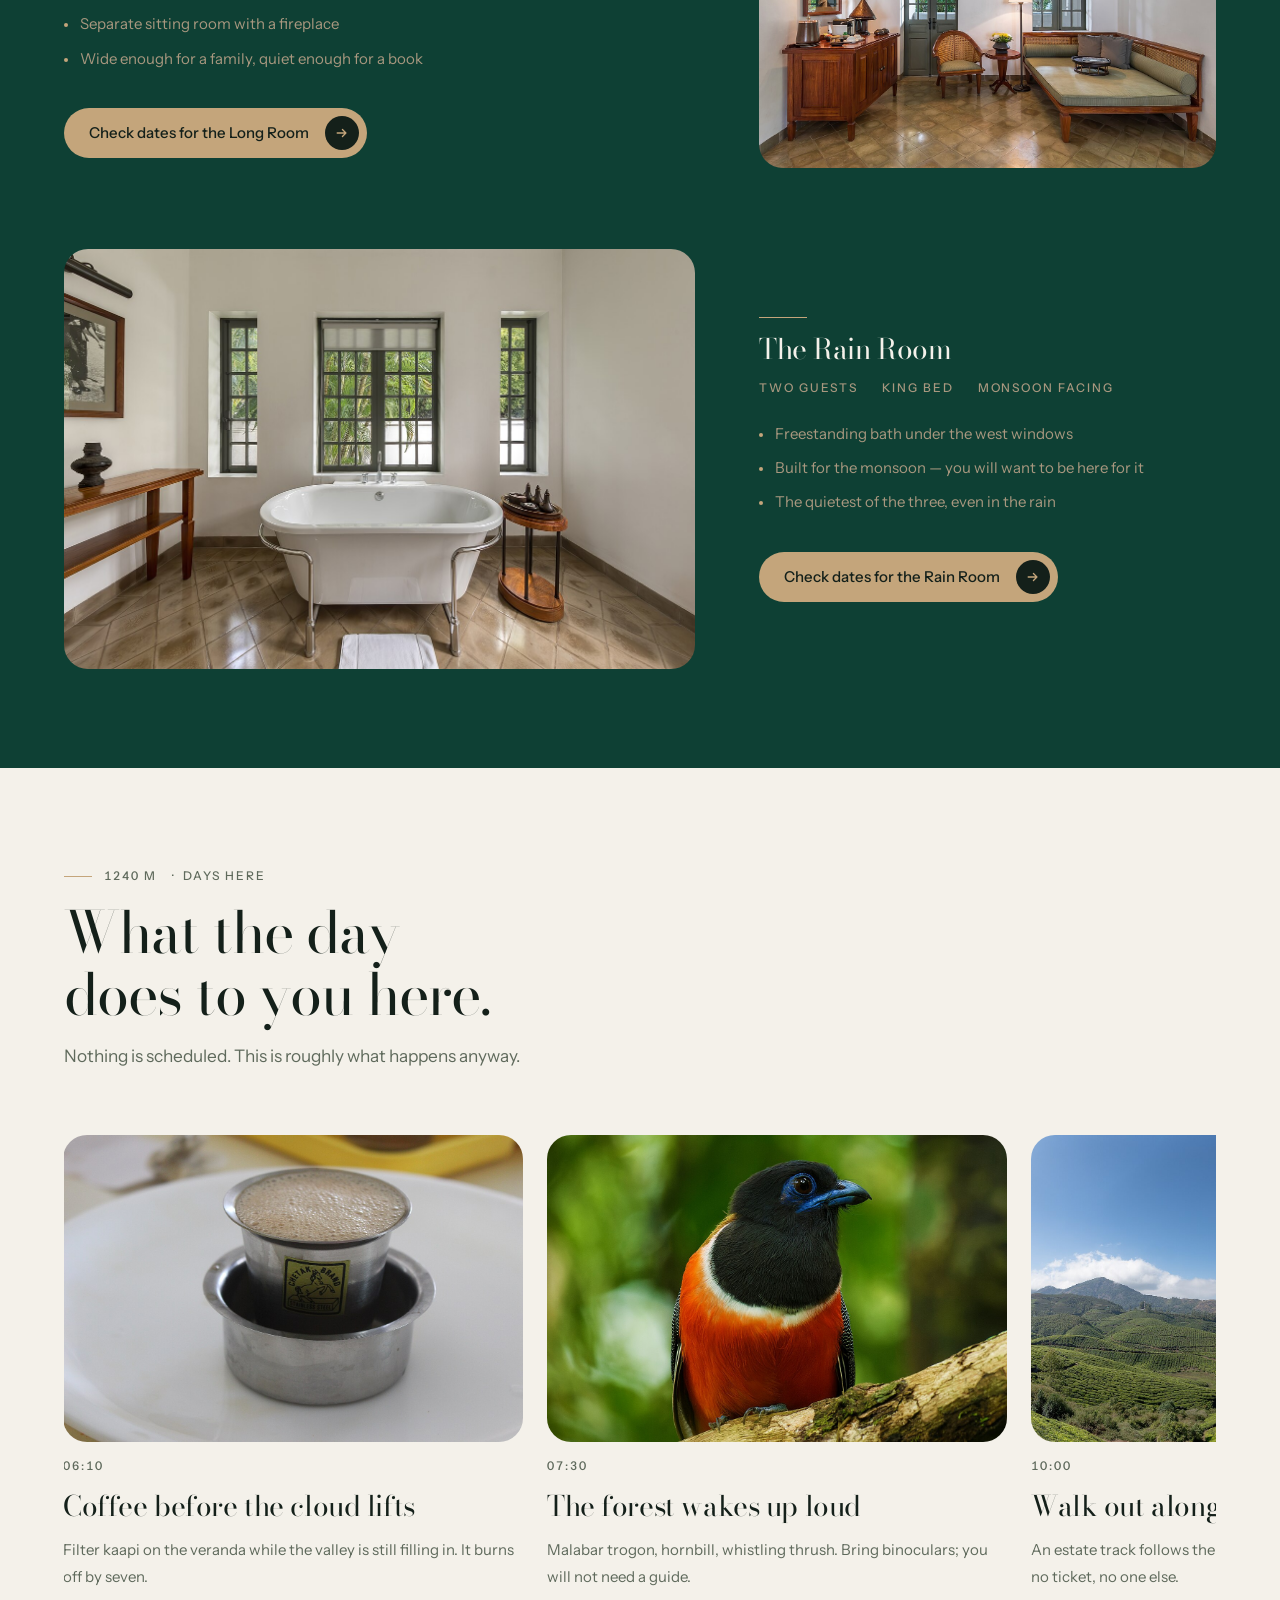
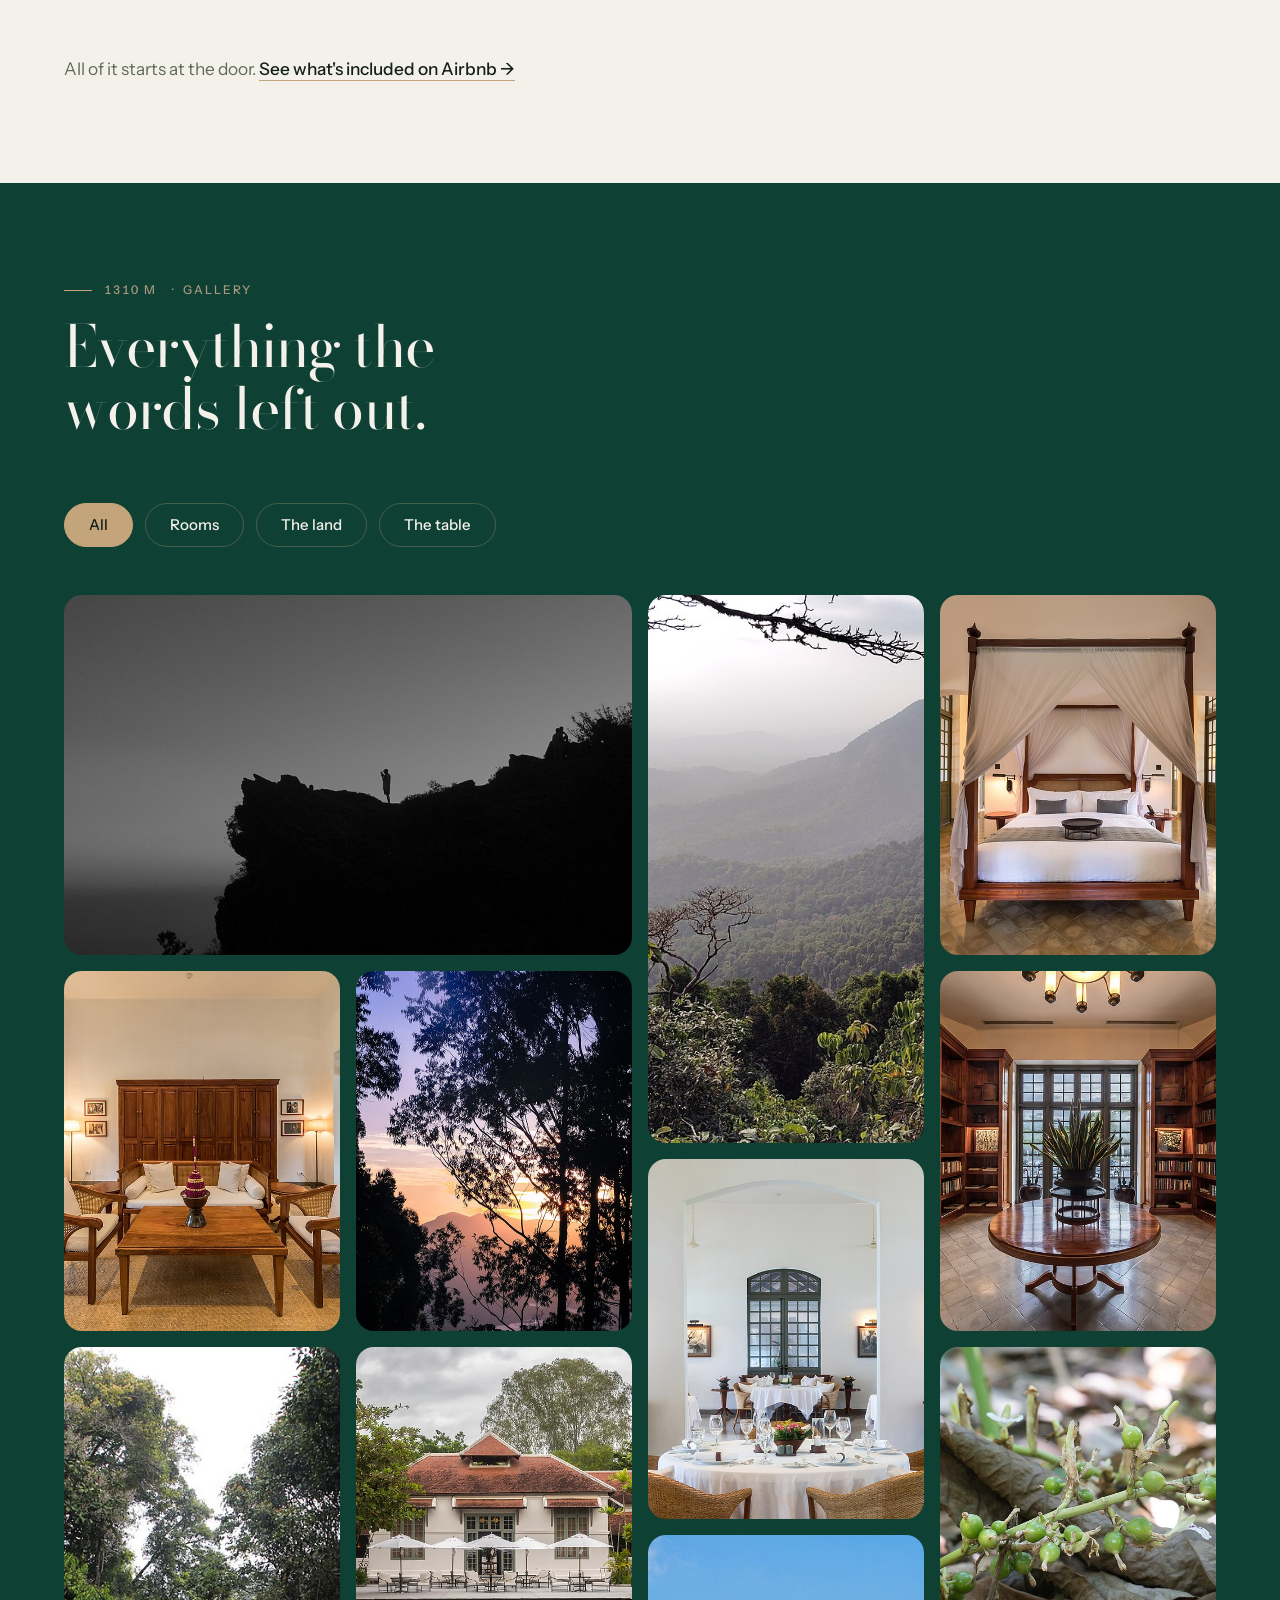
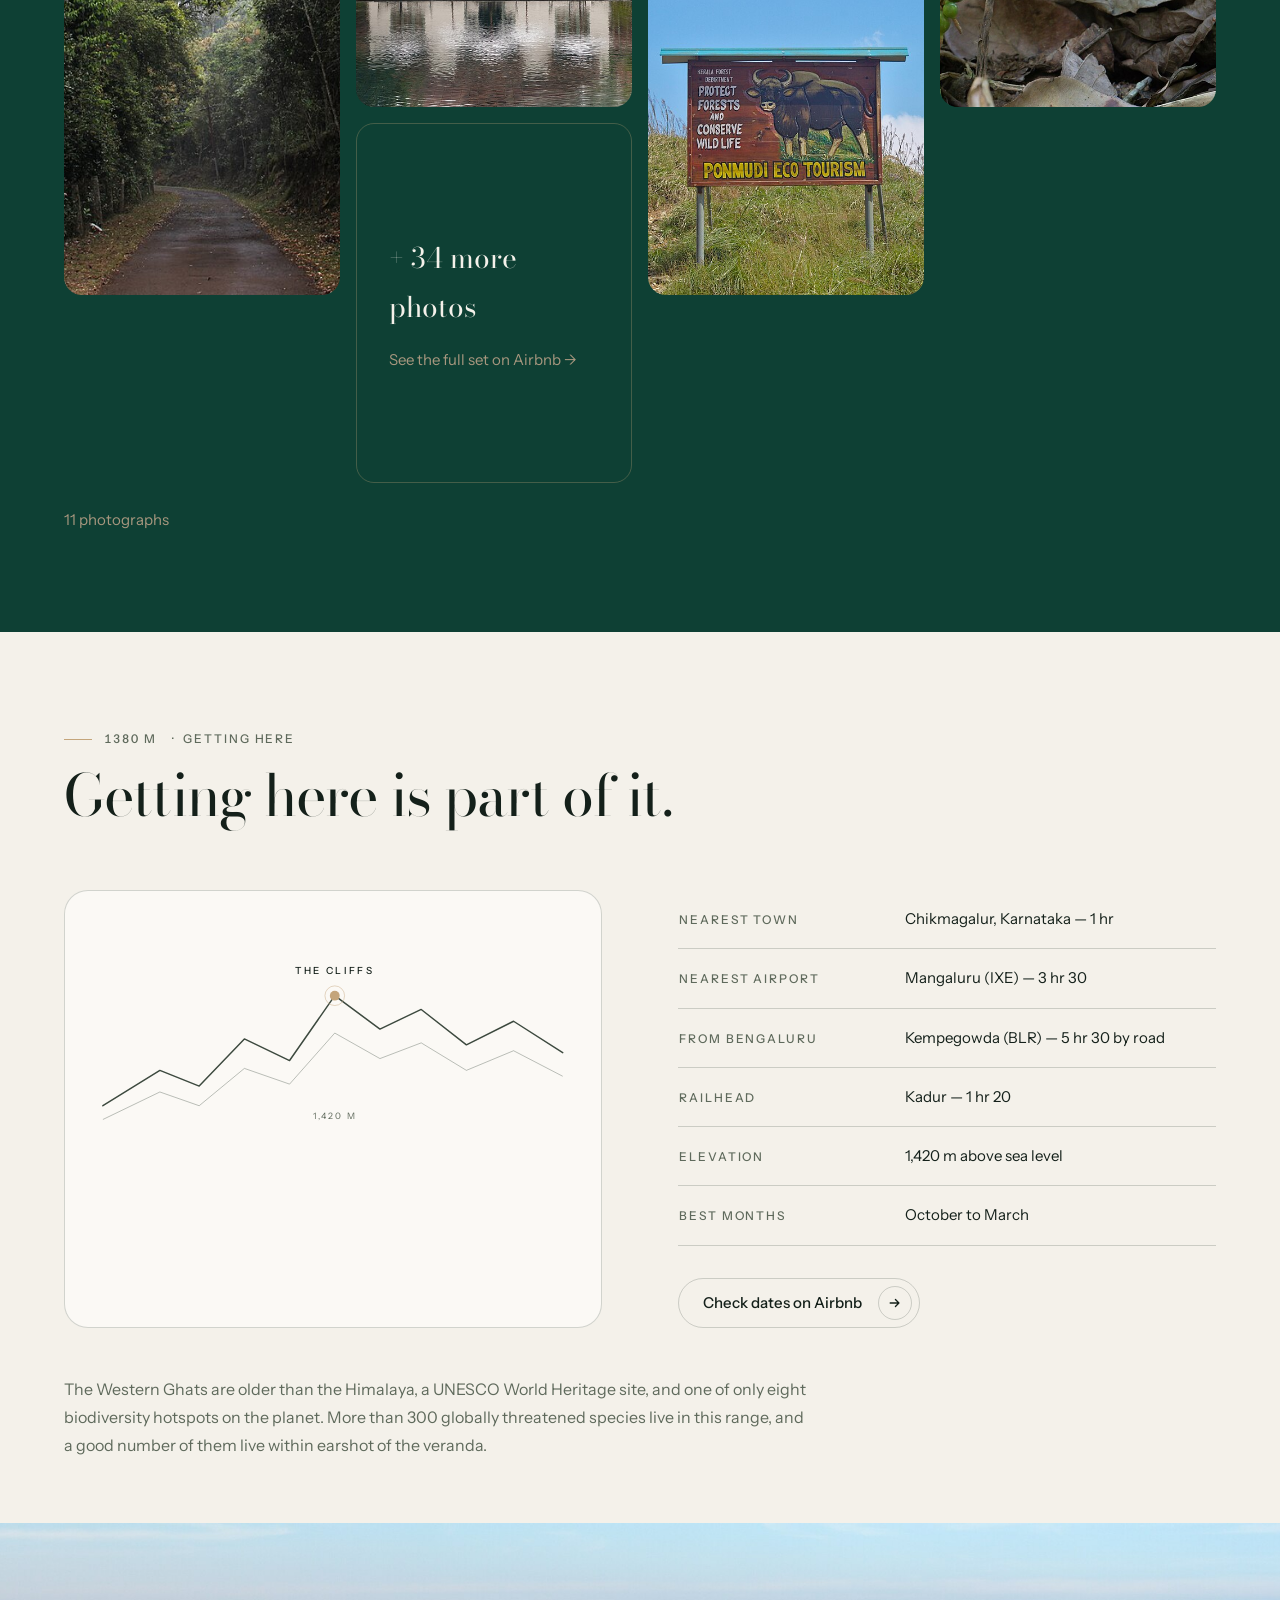
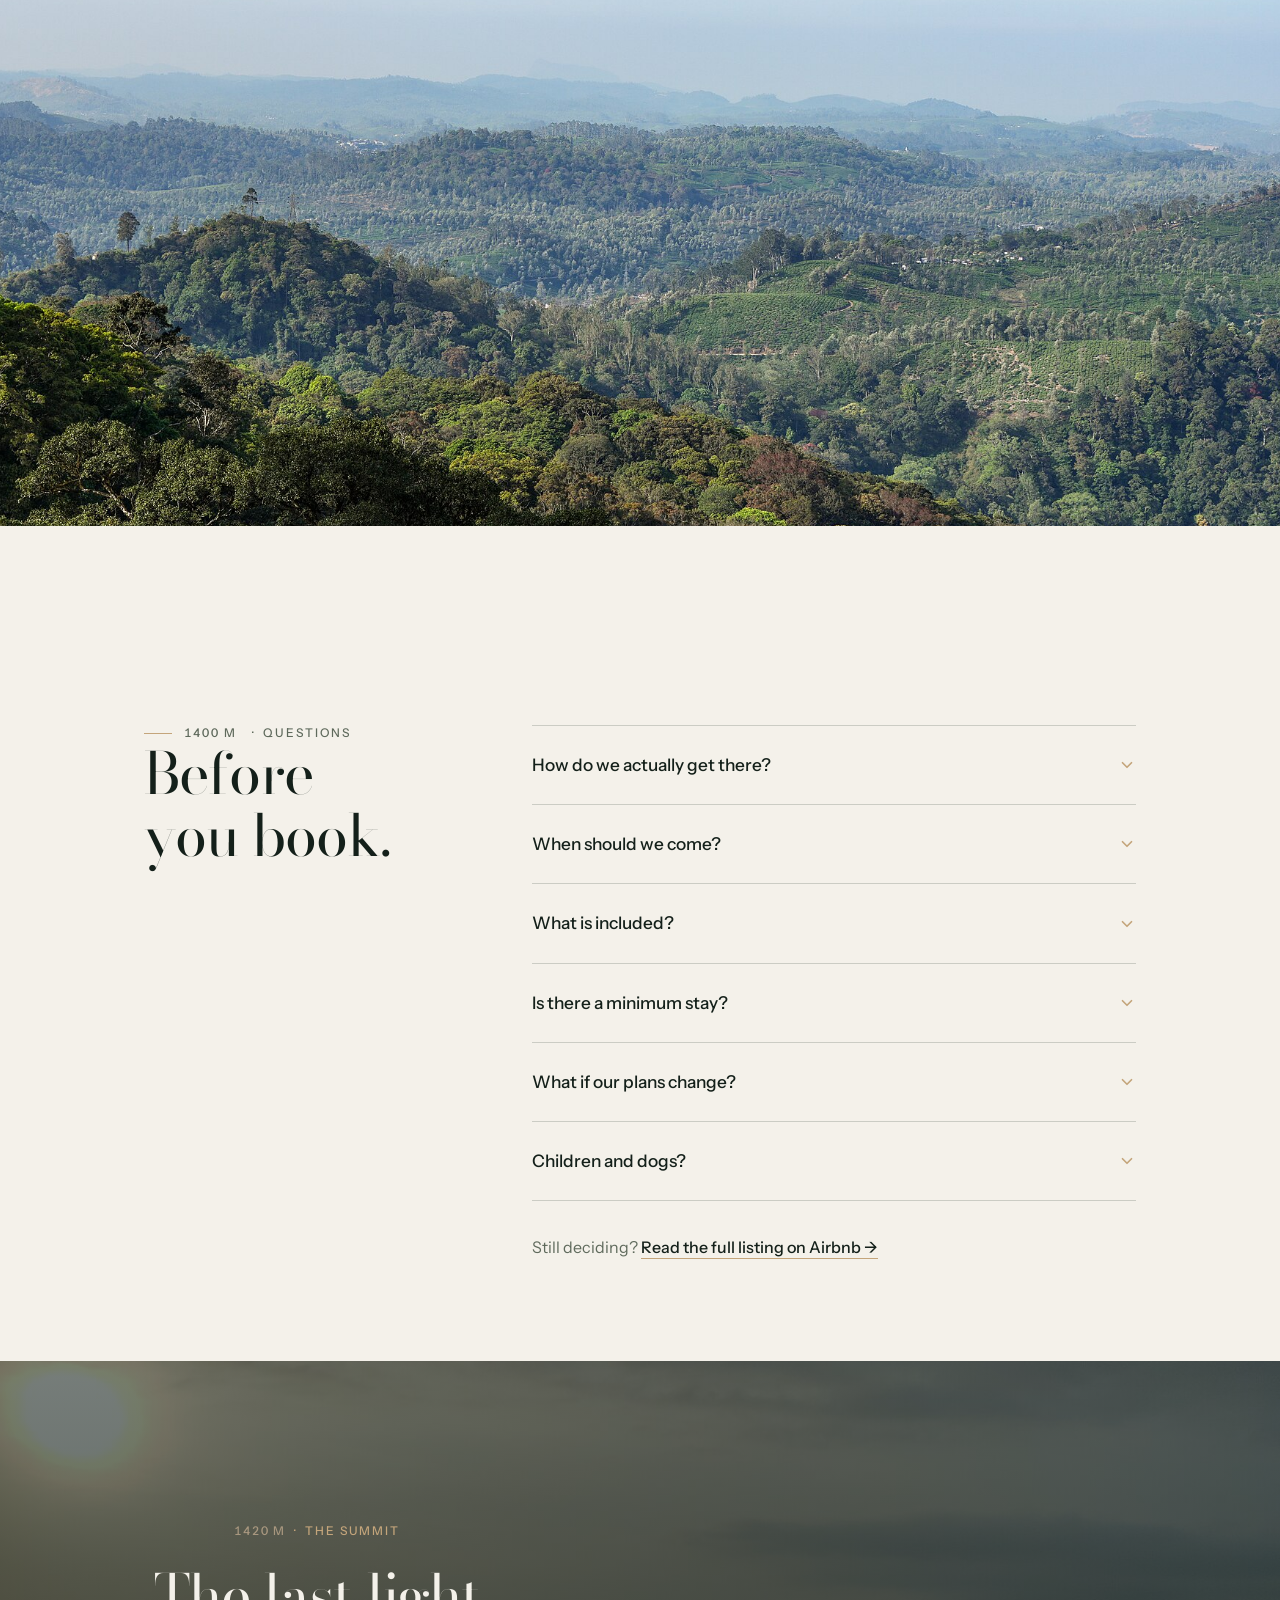
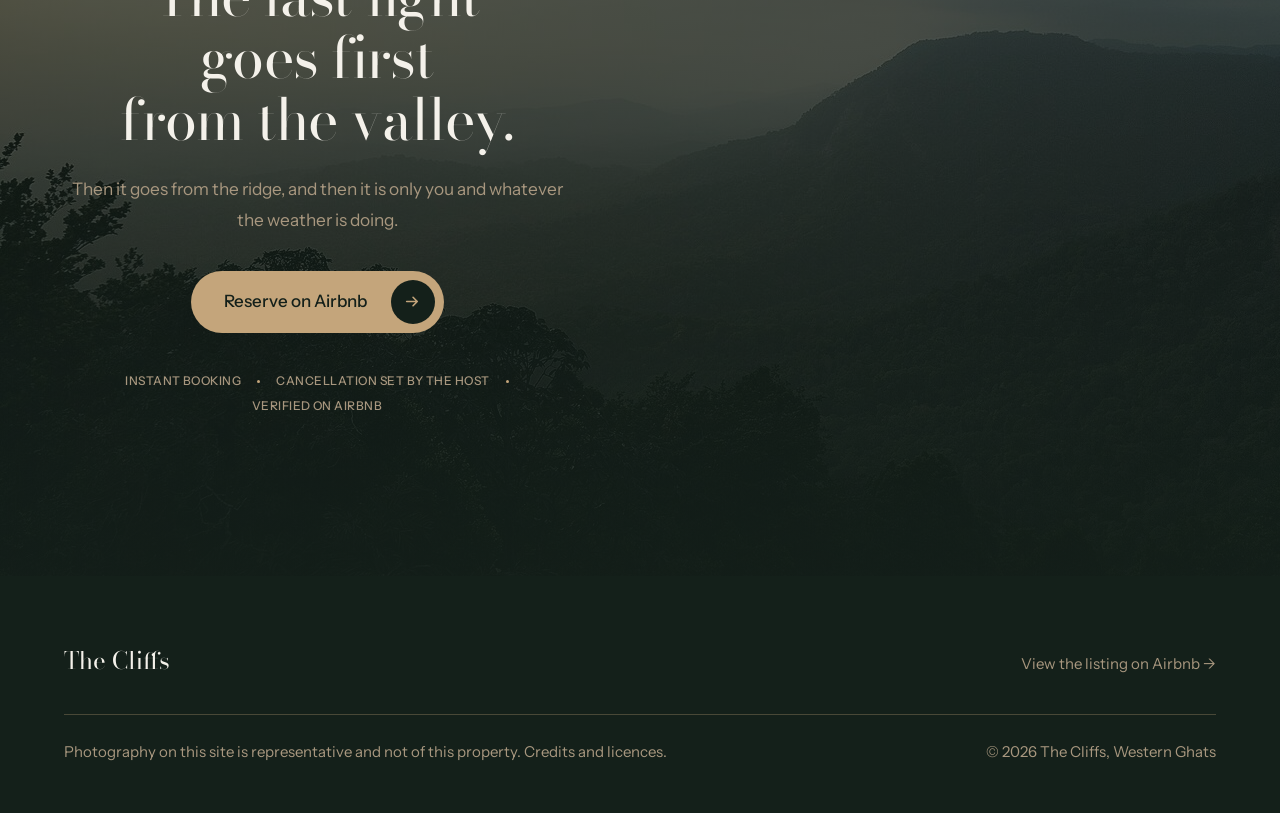
==== commit 8ec2aef4: "Hero: tea slopes behind, ridges as the card, hidden until scrolled place-band becomes the hero backg" ====
--- a/index.html
+++ b/index.html
@@ -12,12 +12,11 @@
 <meta name="theme-color" content="#0E4034">
 
 <!-- Hero preload before the stylesheets so the preload scanner finds it first.
-     This srcset/sizes must stay identical to the hero <img>'s, or the browser
-     picks a different candidate and downloads the picture twice. -->
+     This must stay identical to the hero background <img>'s source, or the
+     browser picks a different candidate and downloads the picture twice.
+     place-band ships at one width only, so this is a plain href. -->
 <link rel="preload" as="image" fetchpriority="high"
-      imagesrcset="assets/images/hero-cloudline-1280.jpg 1280w,
-                   assets/images/hero-cloudline-1920.jpg 1920w"
-      imagesizes="100vw">
+      href="assets/images/place-band-1920.jpg">
 
 <meta property="og:type" content="website">
 <meta property="og:site_name" content="The Cliffs">
@@ -123,28 +122,29 @@
     <div class="hero__track">
       <div class="hero__stage">
 
-        <!-- The ridge, behind everything, receding as the card opens -->
-        <img data-slot="hero-cloudline"
-             src="assets/images/hero-cloudline-1920.jpg"
-             srcset="assets/images/hero-cloudline-1280.jpg 1280w,
-                     assets/images/hero-cloudline-1920.jpg 1920w"
+        <!-- The tea slopes, behind everything, receding as the card opens -->
+        <img data-slot="place-band"
+             src="assets/images/place-band-1920.jpg"
              sizes="100vw"
              width="1920" height="1280"
              fetchpriority="high" decoding="async"
              class="hero__bg"
-             alt="Cloud moving through steep forested ridges in the Western Ghats, palms in the foreground.">
+             alt="Tea slopes under low cloud in the Western Ghats, ridges fading back into mist.">
 
         <div class="hero__scrim" aria-hidden="true"></div>
 
-        <!-- The card that opens: a small portrait plate that becomes a
-             wide letterbox as you scroll. -->
+        <!-- The card that opens. Absent at rest and fading in only once the
+             scroll has begun, so the first thing on screen is the landscape
+             and the name, and the card is something the visitor uncovers. -->
         <figure class="hero__media">
-          <img data-slot="exp-waterfall"
-               src="assets/images/exp-waterfall-1280.jpg"
+          <img data-slot="hero-cloudline"
+               src="assets/images/hero-cloudline-1920.jpg"
+               srcset="assets/images/hero-cloudline-1280.jpg 1280w,
+                       assets/images/hero-cloudline-1920.jpg 1920w"
                sizes="(max-width: 768px) 95vw, min(95vw, 1550px)"
-               width="1280" height="853"
+               width="1920" height="1280"
                decoding="async"
-               alt="A shola stream falling through moss and black rock in the rain.">
+               alt="Cloud moving through steep forested ridges, palms in the foreground.">
           <span class="hero__media-veil" aria-hidden="true"></span>
         </figure>
 
@@ -937,6 +937,7 @@
       "description": "A three-suite retreat perched at 1,420 metres in Karnataka's Western Ghats, India.",
       "url": "https://the-cliffs.netlify.app/",
       "image": [
+        "https://the-cliffs.netlify.app/assets/images/place-band-1920.jpg",
         "https://the-cliffs.netlify.app/assets/images/hero-cloudline-1920.jpg",
         "https://the-cliffs.netlify.app/assets/images/gallery-cliff-figure-1920.jpg",
         "https://the-cliffs.netlify.app/assets/images/suite-canopy-1920.jpg",
--- a/css/01-tokens.css
+++ b/css/01-tokens.css
@@ -70,18 +70,22 @@
      the centered hero title's outer ends sit against the photo's brightest
      mist.
 
-     Raising these floors far enough to carry the headline on their own only
-     ever produced a muddy photograph: a full-frame gradient has to darken
-     everything to fix one band. So they sit at a middle setting that keeps
-     the glass nav legible at the top and the scroll cue legible at the
-     bottom, and the headline gets its own local pool instead — see
-     .hero__title::before in 05-sections.css.                                */
+     The right-hand floors are up (.40→.56, .22→.42) because the hero plate
+     is now place-band, which is a high-key photograph: bright saturated
+     green through the middle and blown to near-white at the top right,
+     exactly where a centred headline lands. Measured on it, the old values
+     left the gold accent at 2.25:1 and the white line at 3.08:1 over the
+     bright right side. These carry both past the large-text floor.
+
+     There is no local pool behind the headline any more — a radial patch
+     of shade parked mid-frame always read as a smudge on the picture. The
+     scrim does the whole job, which is what it is for.                     */
   --scrim:
     linear-gradient(100deg,
       rgba(10, 46, 38, .88) 0%,
-      rgba(10, 46, 38, .70) 30%,
-      rgba(10, 46, 38, .40) 58%,
-      rgba(10, 46, 38, .22) 88%),
+      rgba(10, 46, 38, .74) 30%,
+      rgba(10, 46, 38, .56) 58%,
+      rgba(10, 46, 38, .42) 88%),
     linear-gradient(to top,
       rgba(10, 46, 38, .78) 0%,
       rgba(10, 46, 38, .34) 38%,
--- a/css/05-sections.css
+++ b/css/05-sections.css
@@ -92,6 +92,12 @@
   width:  min(95vw, calc(300px + var(--hp) * 1250px));
   height: min(85svh, calc(400px + var(--hp) * 400px));
   box-shadow: 0 30px 80px rgba(8, 20, 16, .45);
+  /* Not on screen until the scroll has actually started. The first frame is
+     the landscape and the name and nothing else; the card is something the
+     visitor uncovers rather than something already sitting there waiting.
+     The short dead zone before it starts is deliberate — beginning the fade
+     at zero makes it look like it was always there and merely faint. */
+  opacity: clamp(0, calc((var(--hp) - 0.05) * 4), 1);
 }
 
 .hero__media img {
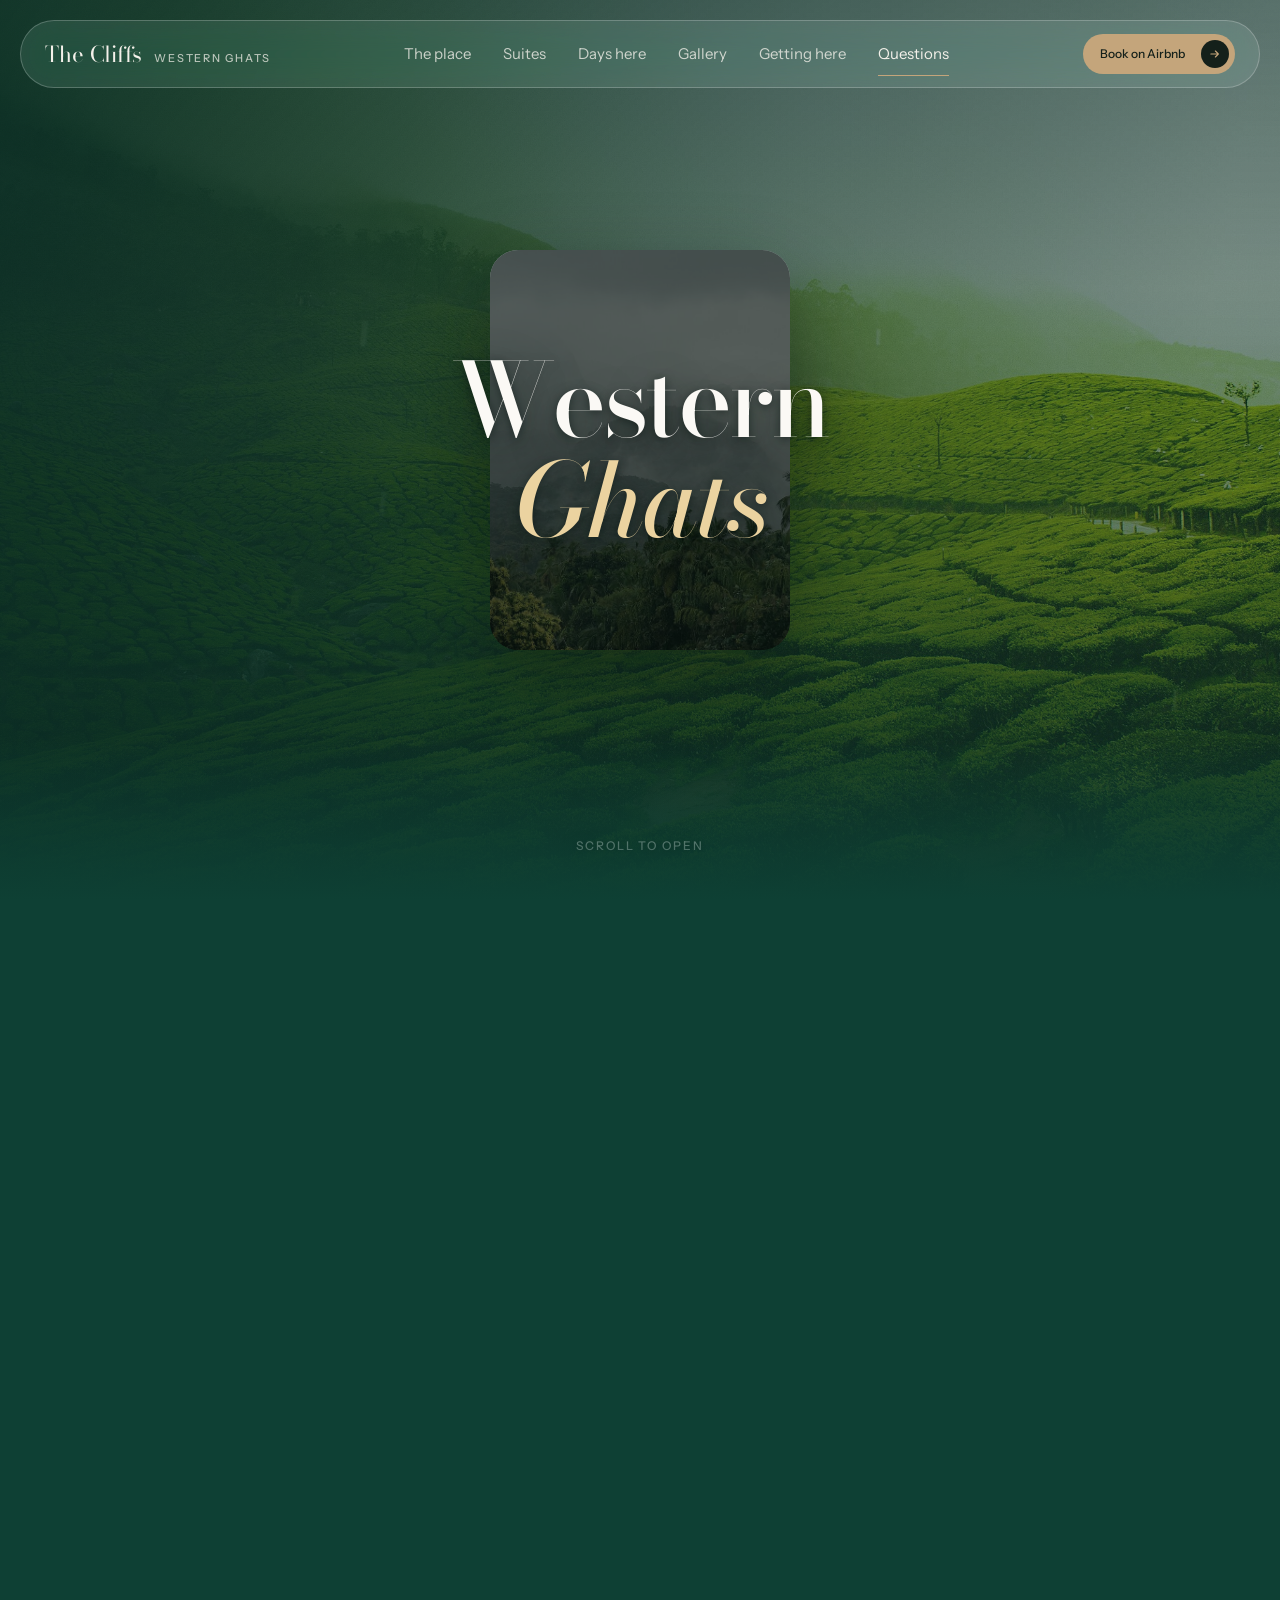
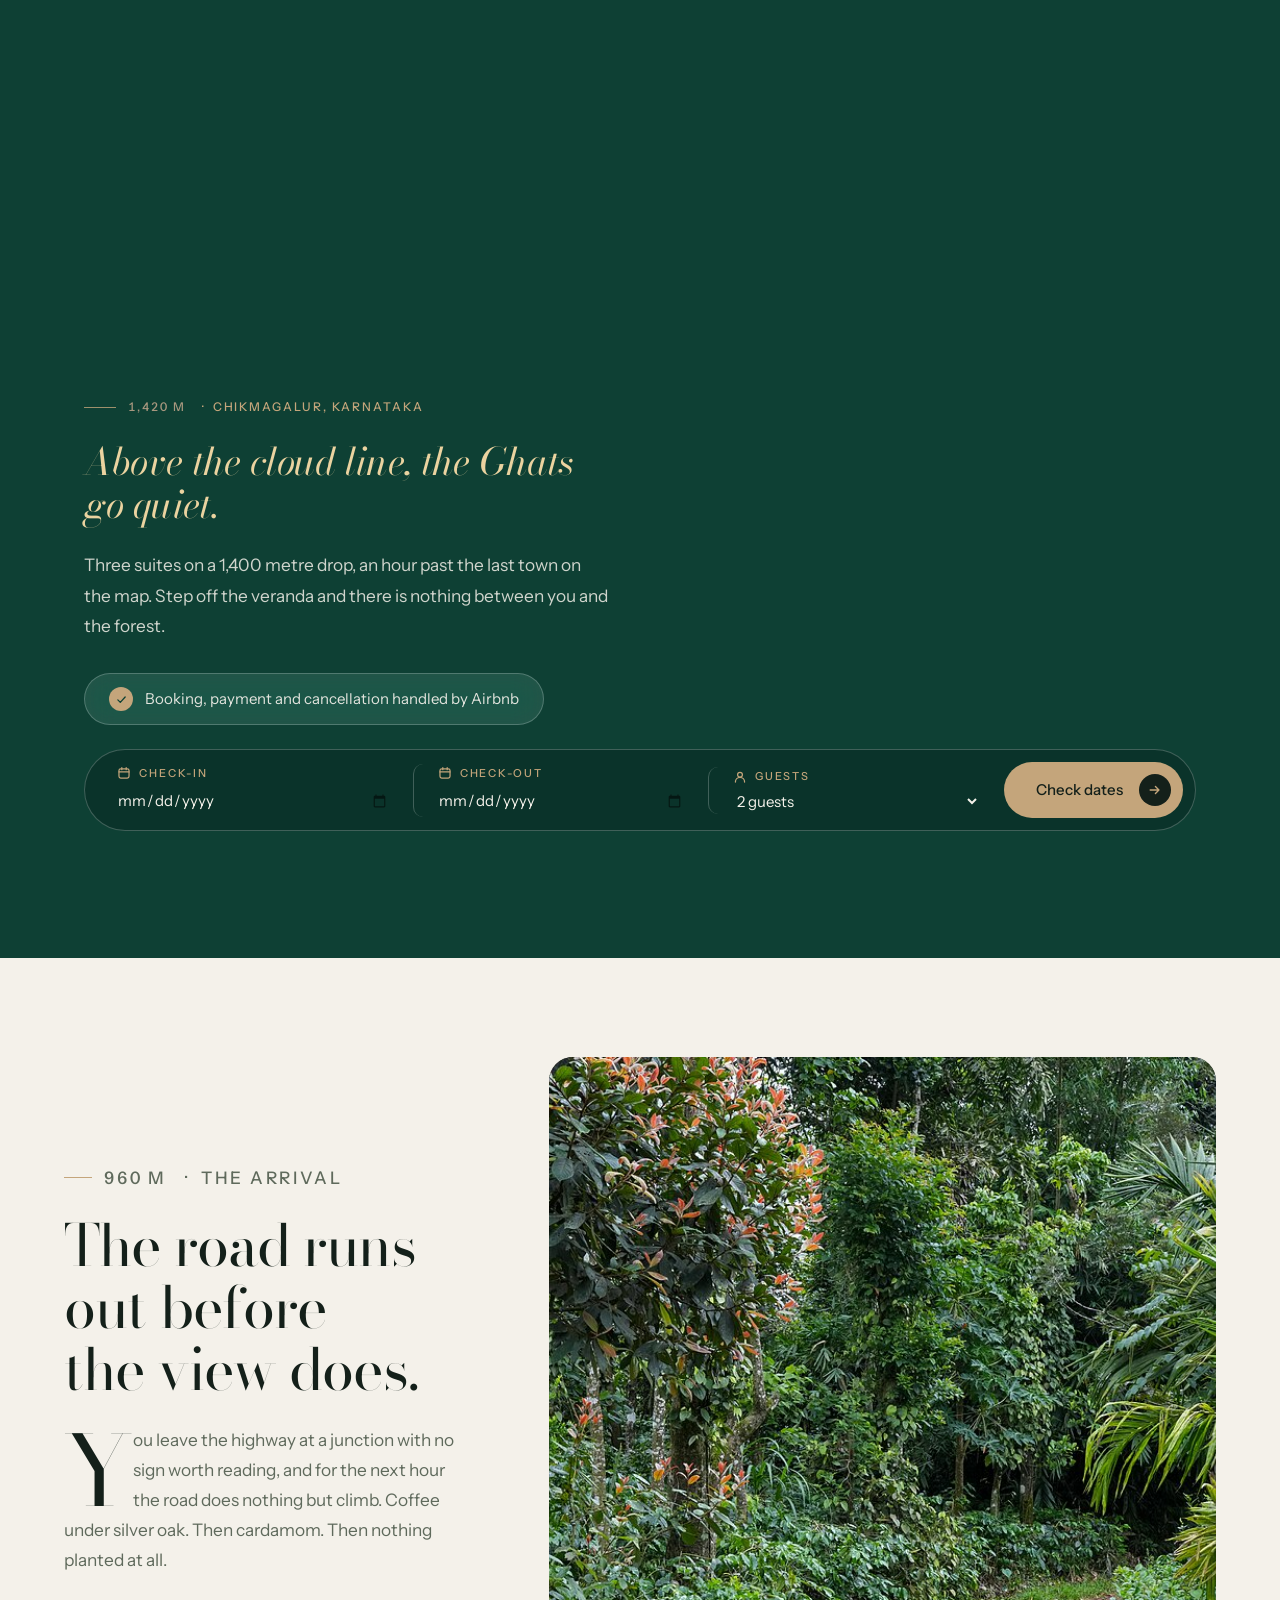
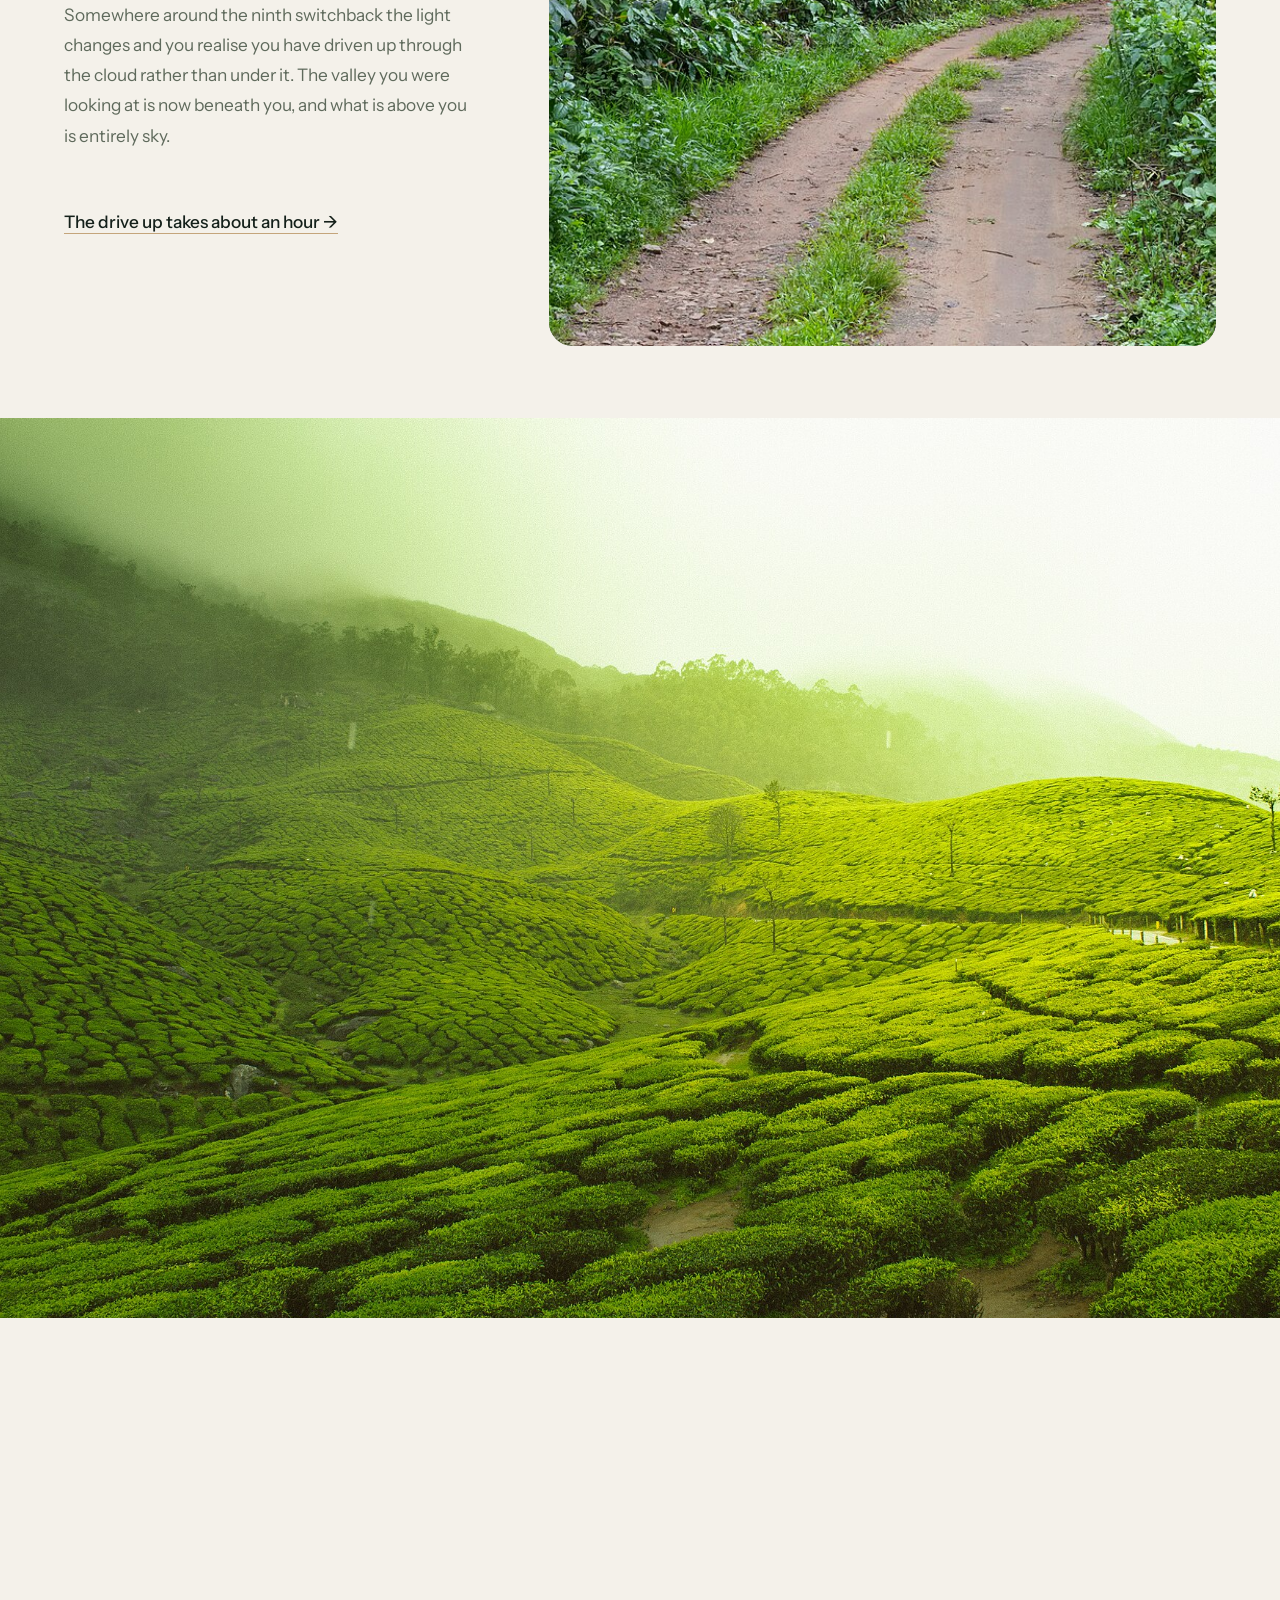
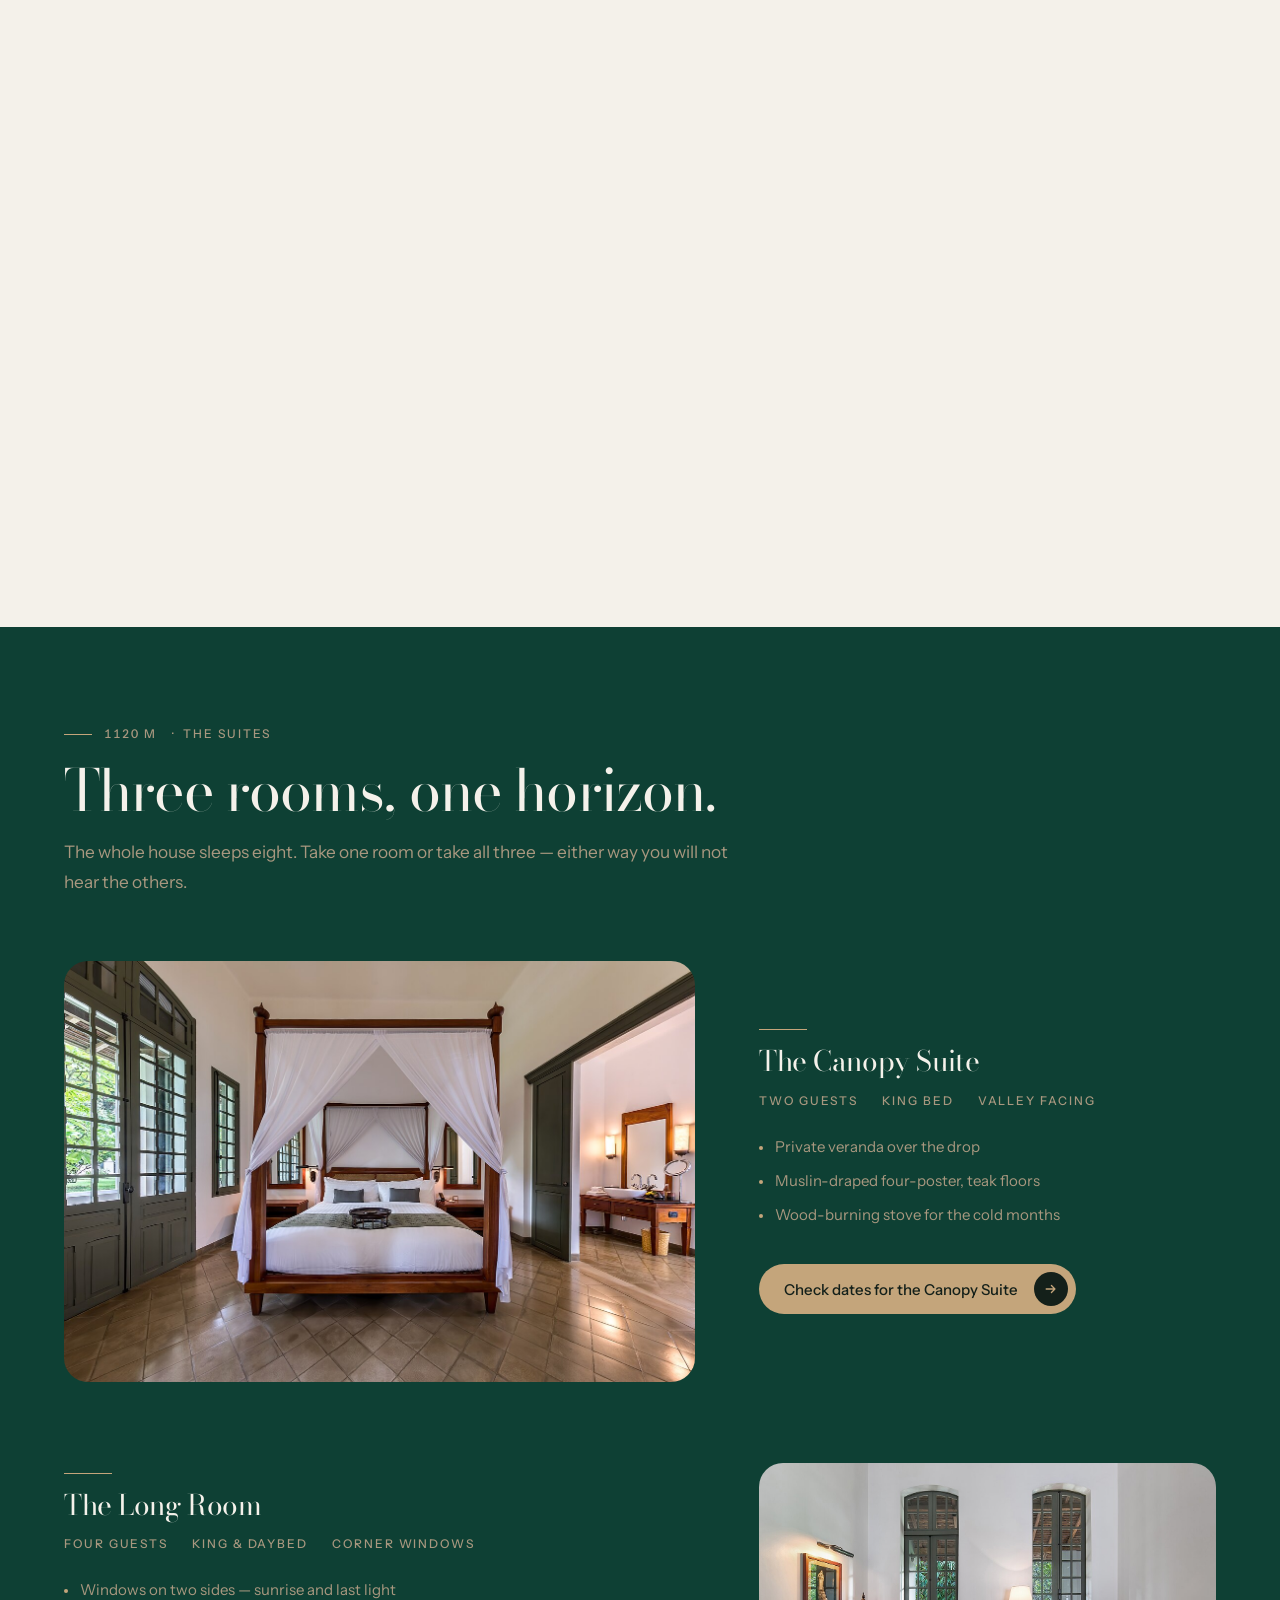
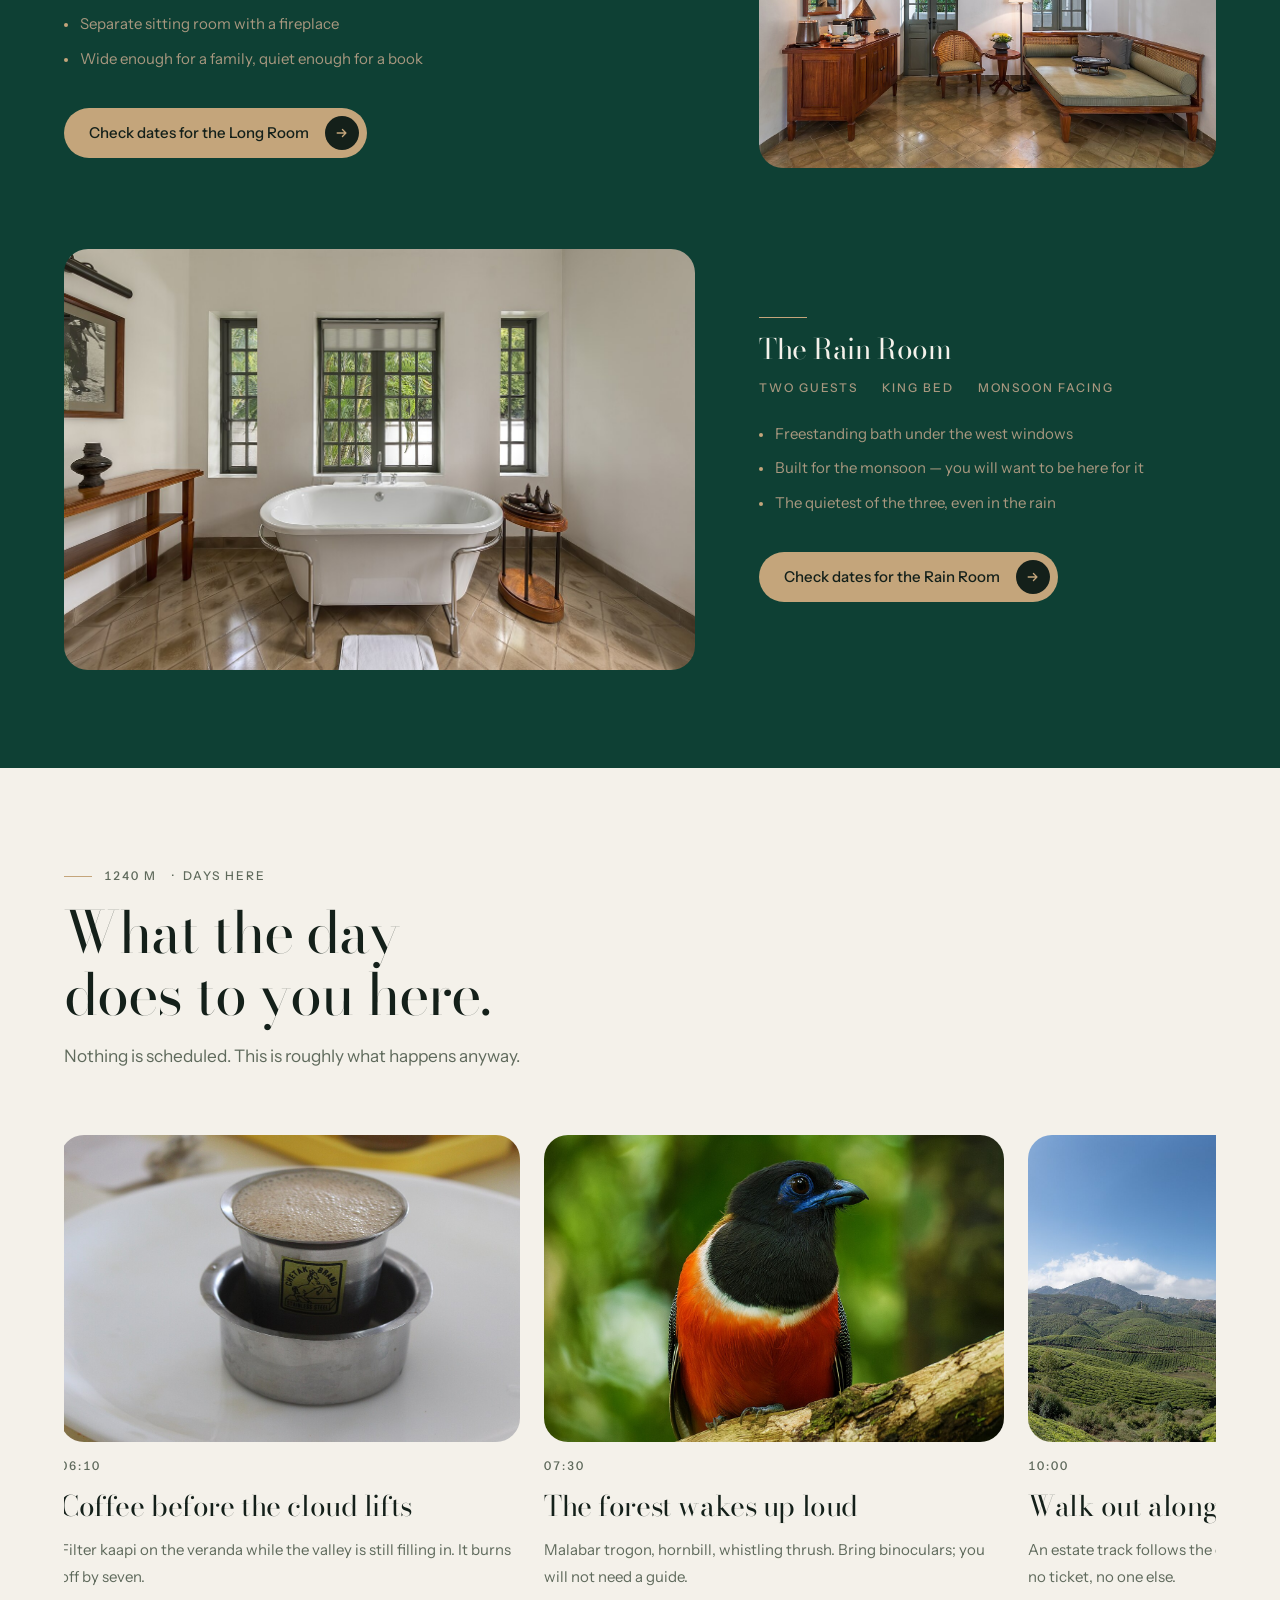
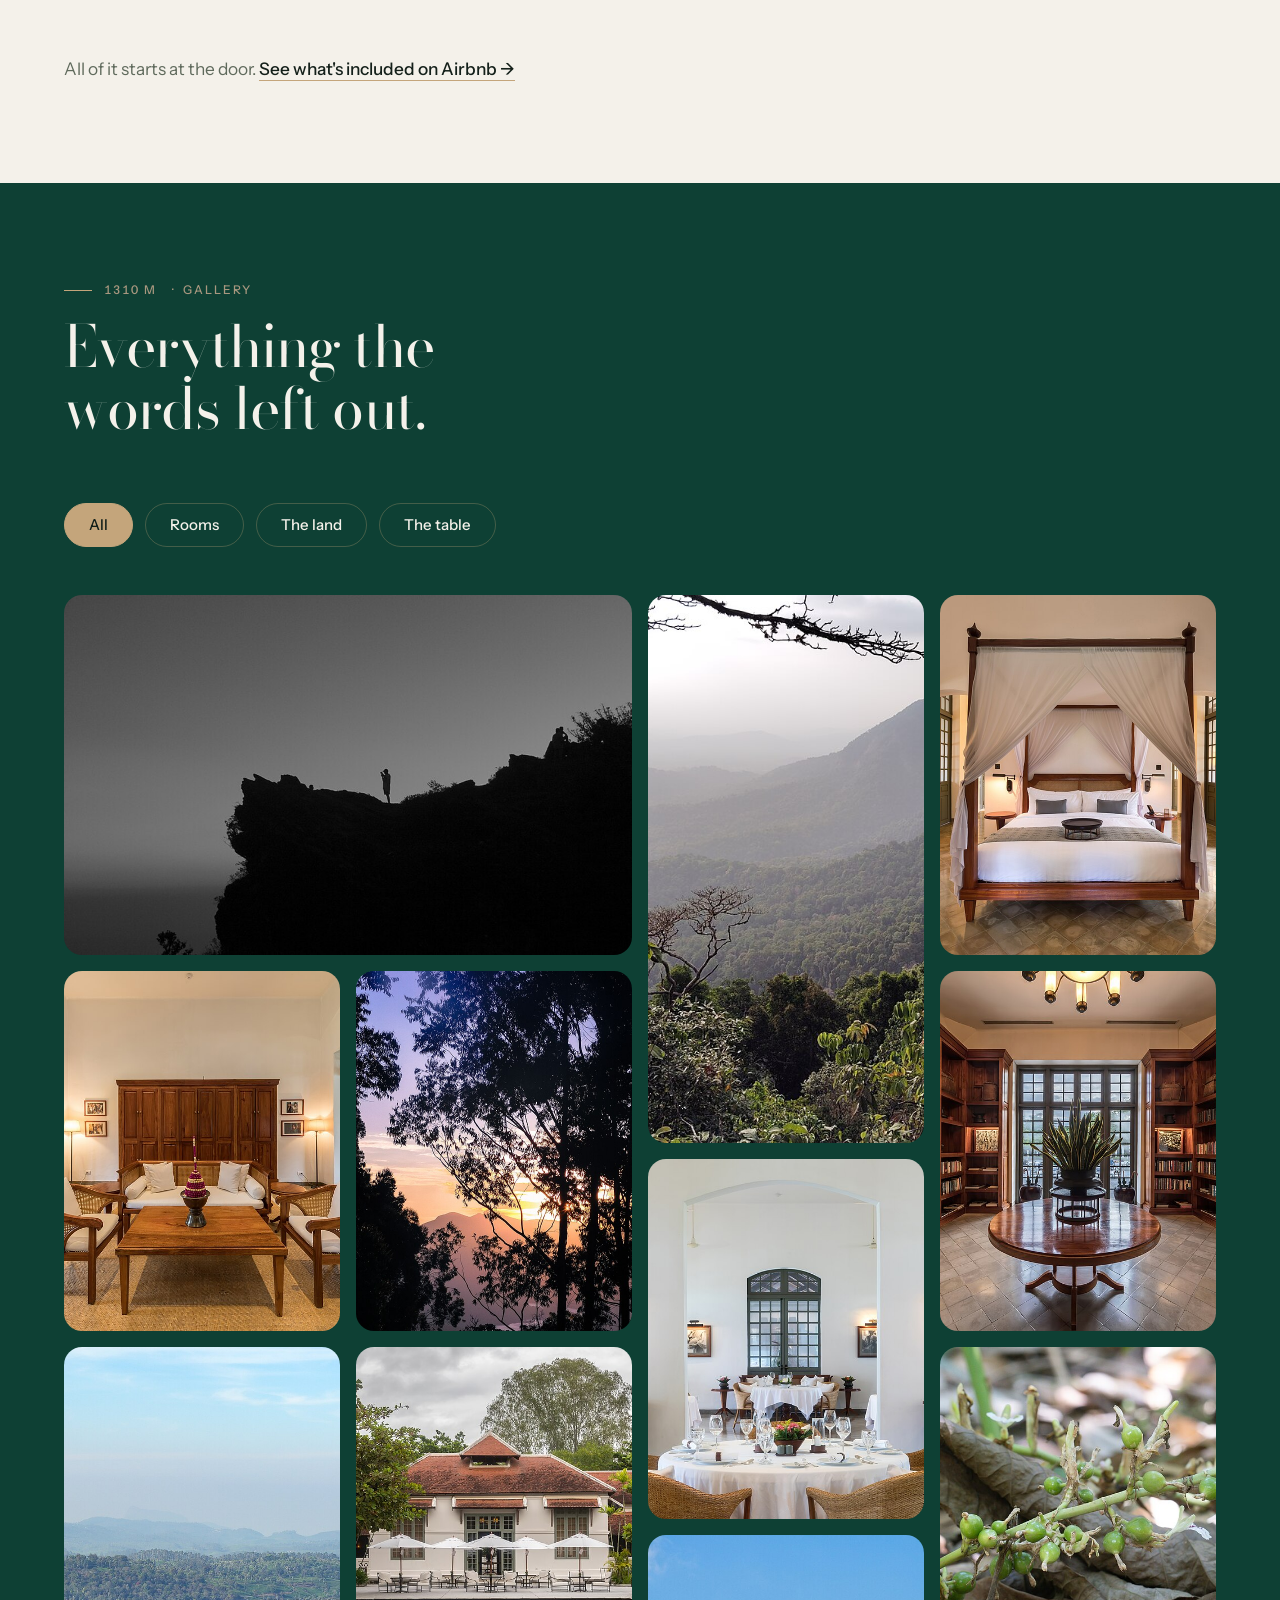
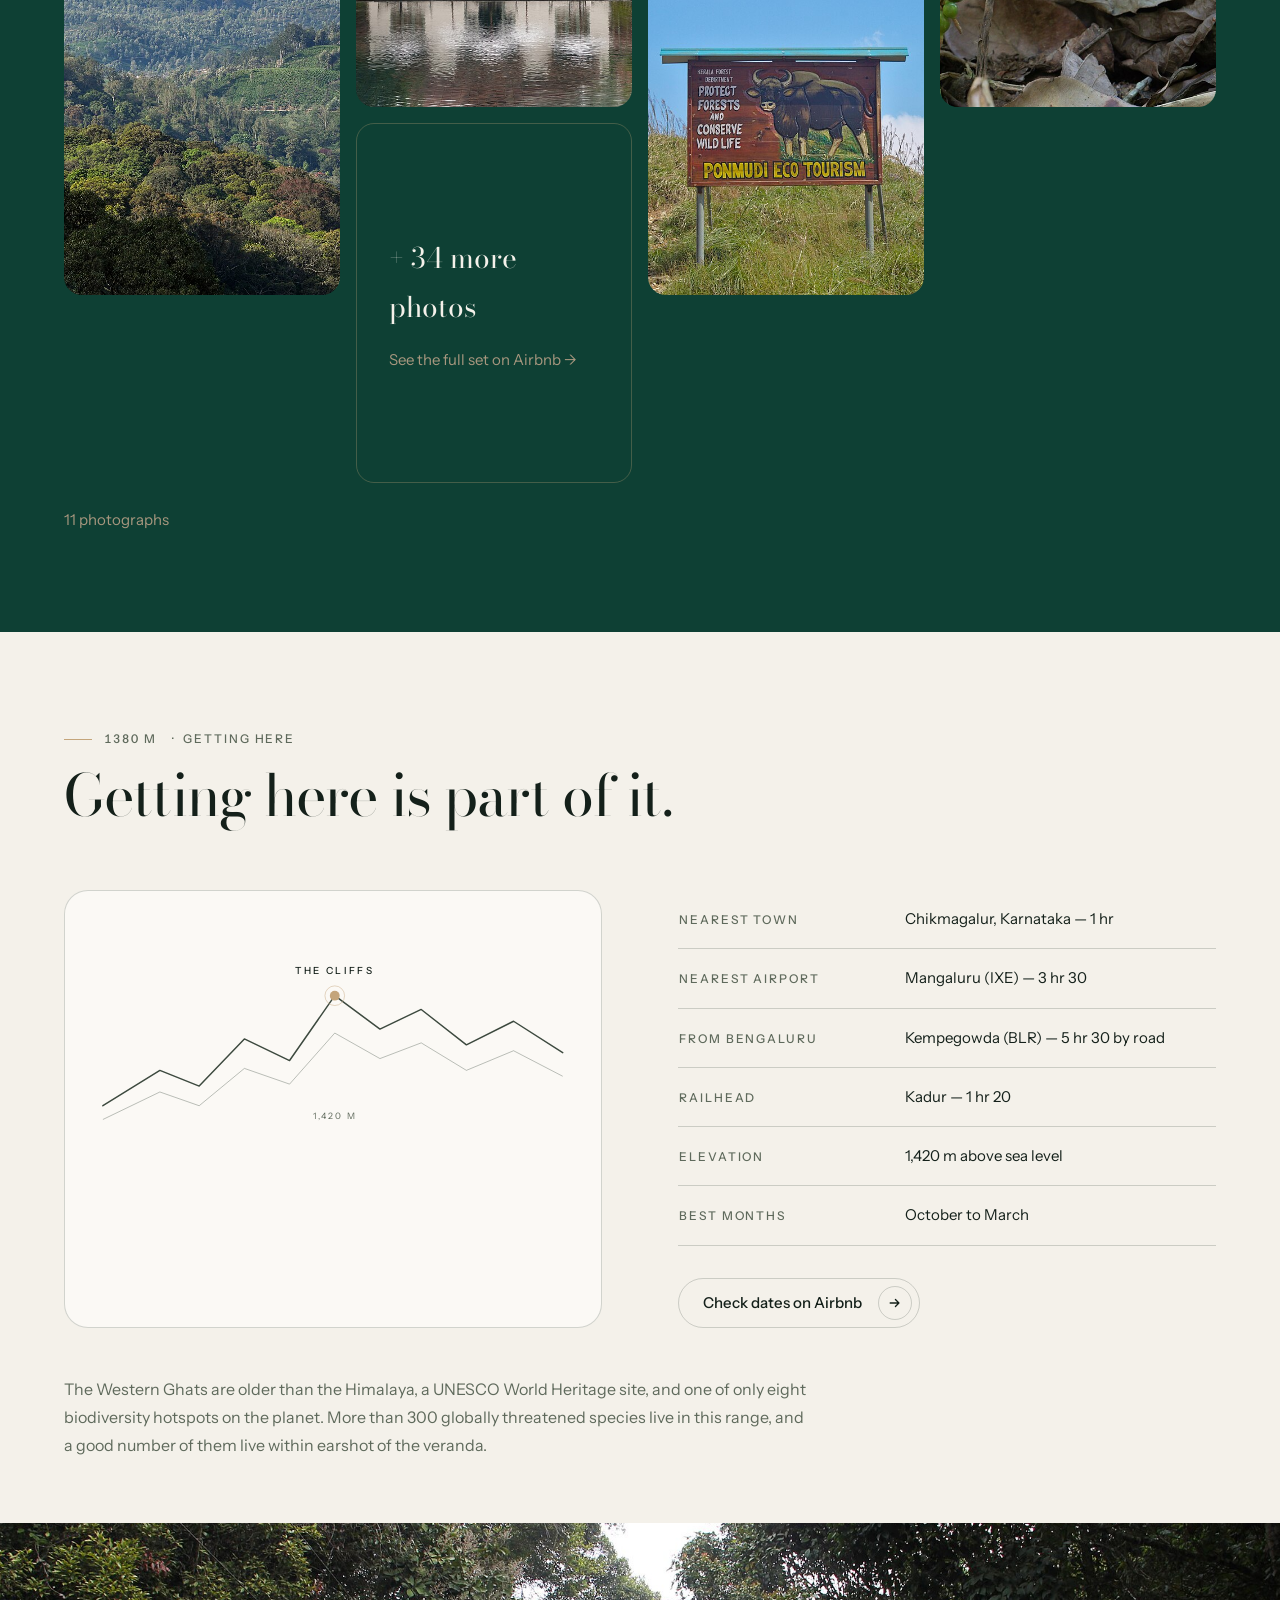
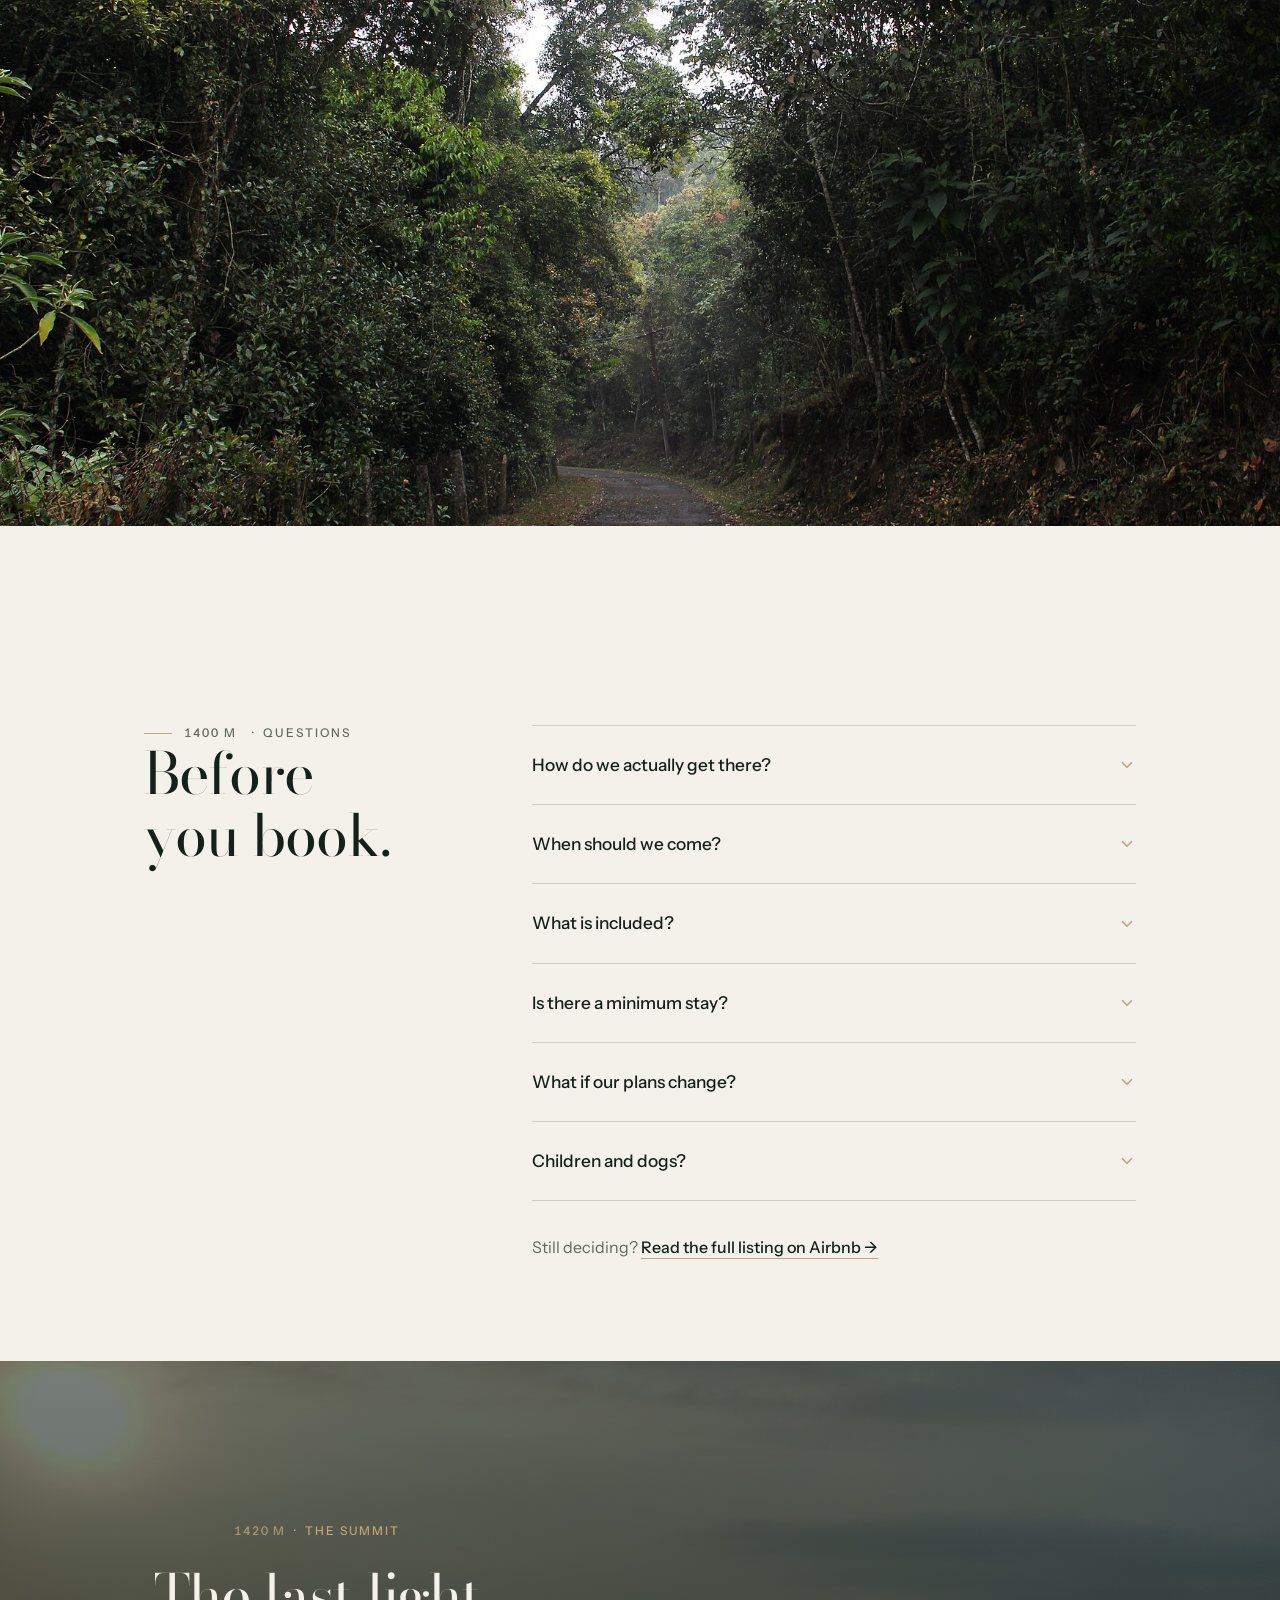
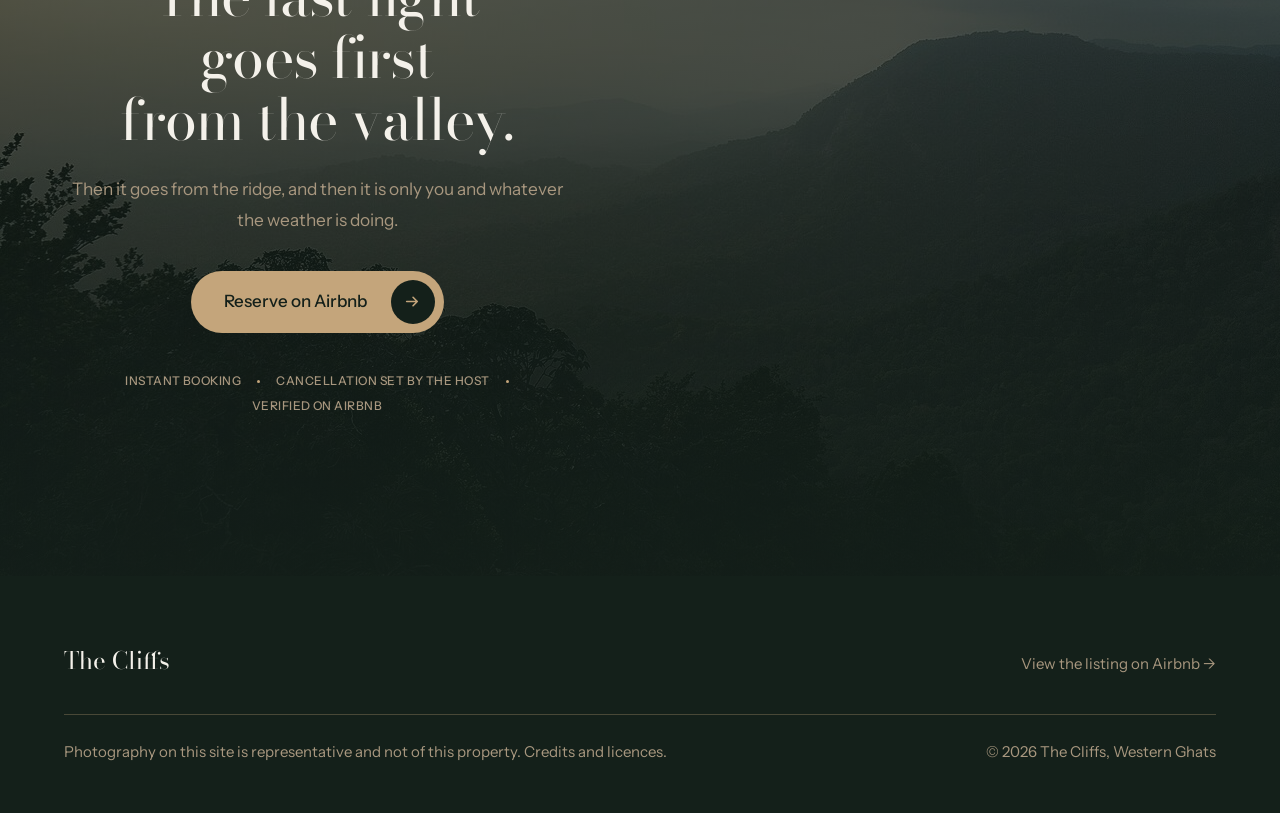
==== commit 121913d7: "Swap the Location band for the shola road §6 was a hazy blue ridge panorama with no focal point, low" ====
--- a/index.html
+++ b/index.html
@@ -589,10 +589,15 @@
         </li>
 
         <li class="gallery__item gallery__item--tall" data-cat="land" style="--i:7">
-          <button class="gallery__btn" type="button" data-slot="gallery-shola" data-full="assets/images/gallery-shola-1920.jpg">
-            <img src="assets/images/gallery-shola-960.jpg" sizes="(min-width:1180px) 22vw, (min-width:760px) 30vw, 45vw"
-                 width="960" height="640" loading="lazy" decoding="async"
-                 alt="Shola cloud forest — dense stunted trees in a fold of grassland.">
+          <button class="gallery__btn" type="button" data-slot="location-ridges" data-full="assets/images/location-ridges-1920.jpg">
+            <!-- Took the shola cell's place when that photograph moved to §6.
+                 Served at 1920 into a cell a few hundred pixels wide because
+                 this slot has no 960 variant — see MANIFEST.md. It is lazy
+                 and below the fold, so it costs bandwidth rather than paint,
+                 but it should be resized before launch. -->
+            <img src="assets/images/location-ridges-1920.jpg" sizes="(min-width:1180px) 22vw, (min-width:760px) 30vw, 45vw"
+                 width="1920" height="1080" loading="lazy" decoding="async"
+                 alt="Rolling forested hills and tea slopes stretching to the horizon in the Western Ghats.">
           </button>
         </li>
 
@@ -698,14 +703,17 @@
 
     <div class="bleed" style="margin-top: var(--s-8)">
       <div class="frame reveal reveal-img" style="border-radius:0; aspect-ratio:21/9">
-        <img data-slot="location-ridges"
-             src="assets/images/location-ridges-1920.jpg"
-             sizes="100vw" width="1920" height="1080"
+        <!-- Swapped with the gallery's shola cell. This section is about how
+             you get here, and a road running into the trees says that; the
+             hazy ridge panorama that was here said "a view", and said it at
+             very low contrast. object-position holds the crop low so the
+             21:9 band keeps the road rather than centring on canopy. -->
+        <img data-slot="gallery-shola"
+             src="assets/images/gallery-shola-1920.jpg"
+             sizes="100vw" width="1920" height="1280"
              loading="lazy" decoding="async"
-             alt="Rolling forested hills and tea slopes stretching to the horizon in the Western Ghats.">
-        <!-- No .mist: this frame is already hazy blue and the overlay only
-             bleached it. The tea-slope band in §2 is the one photograph with
-             enough contrast to carry it. -->
+             style="object-position: 50% 62%"
+             alt="A wet single-track road running into shola cloud forest, canopy closing overhead.">
       </div>
     </div>
   </section>
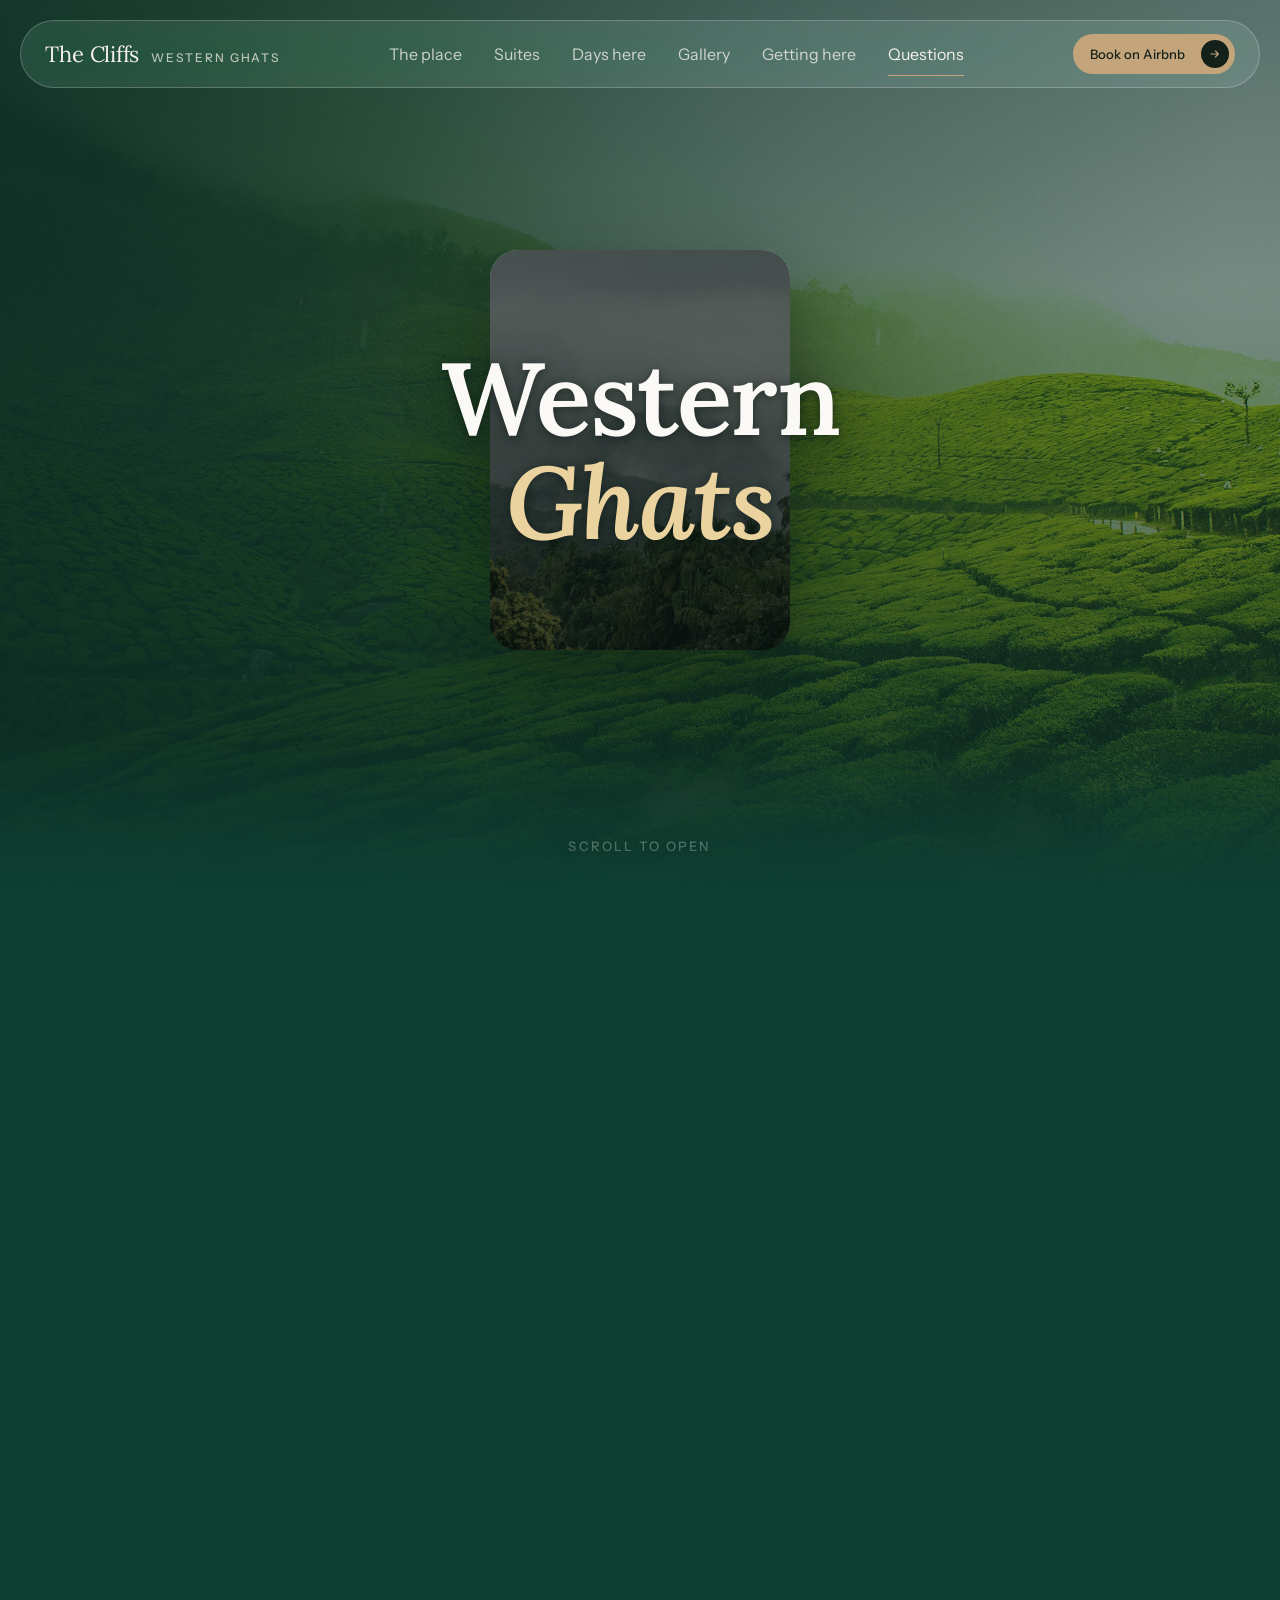
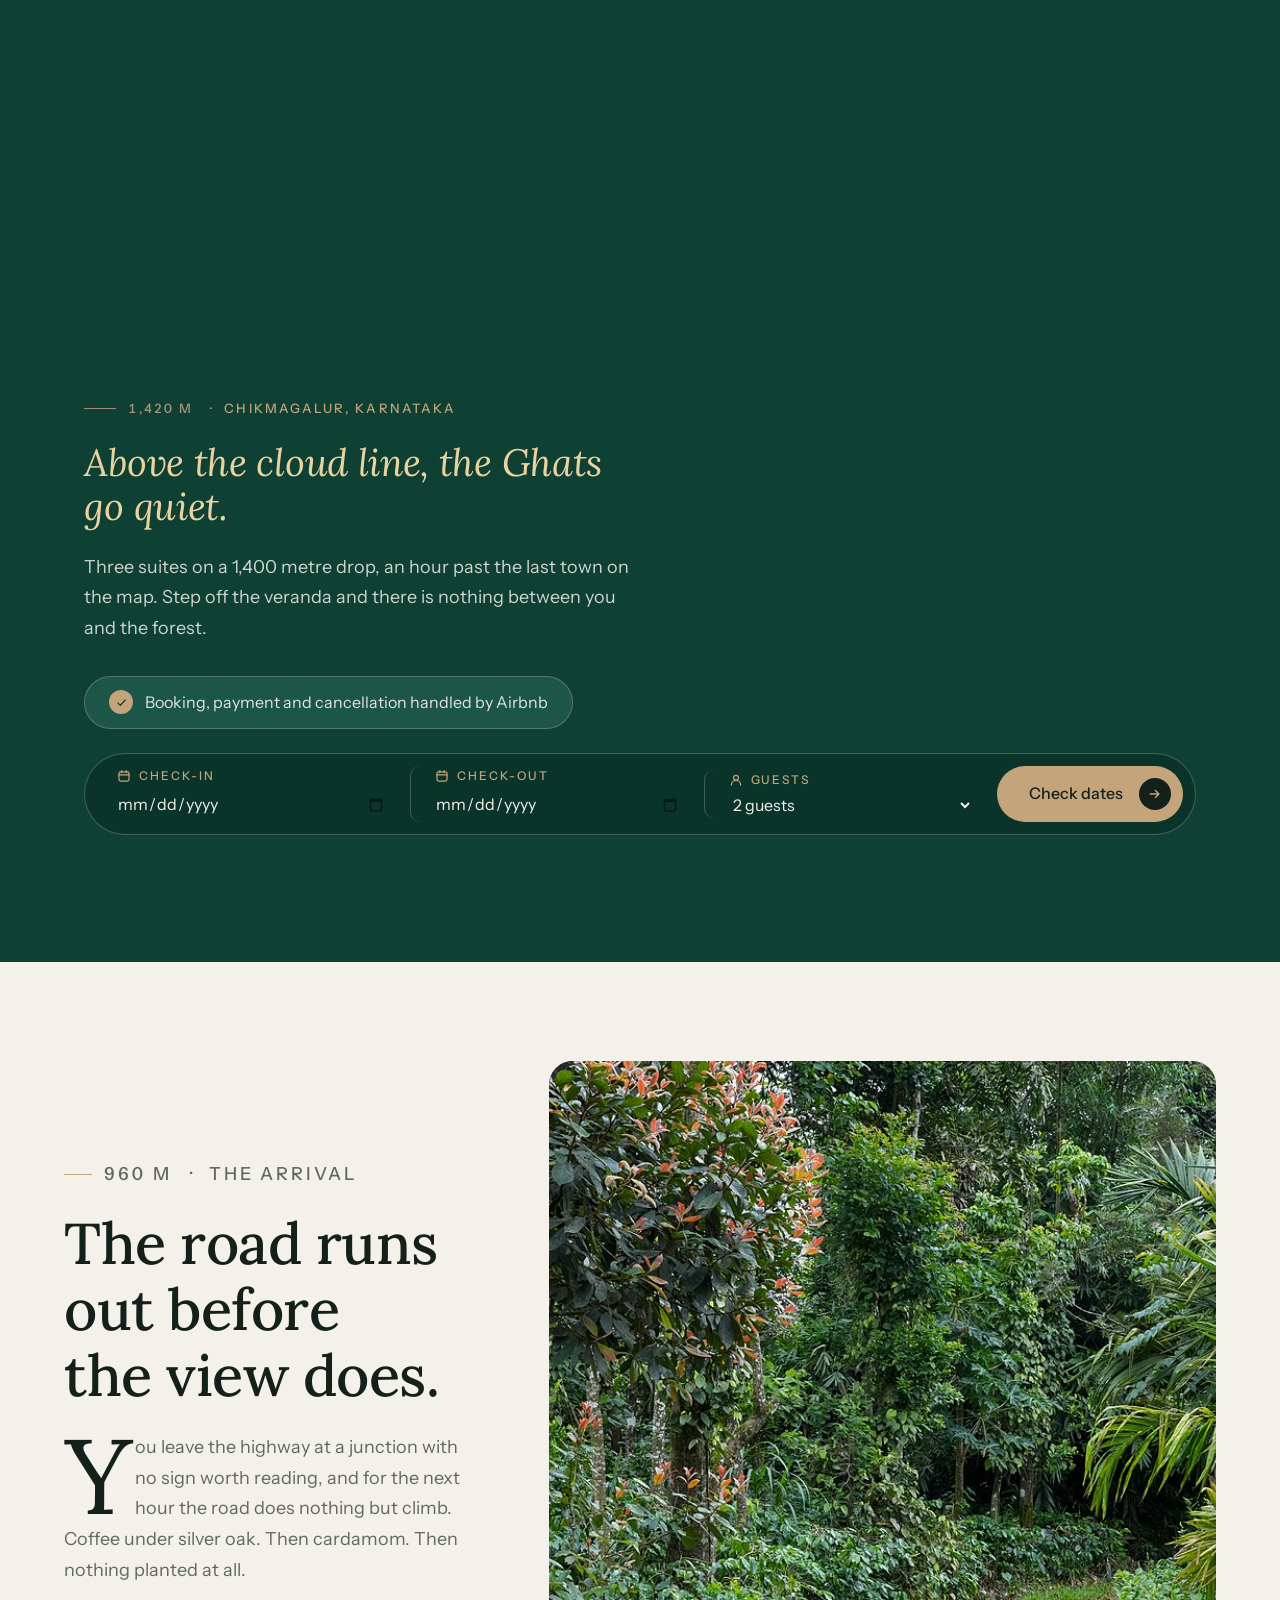
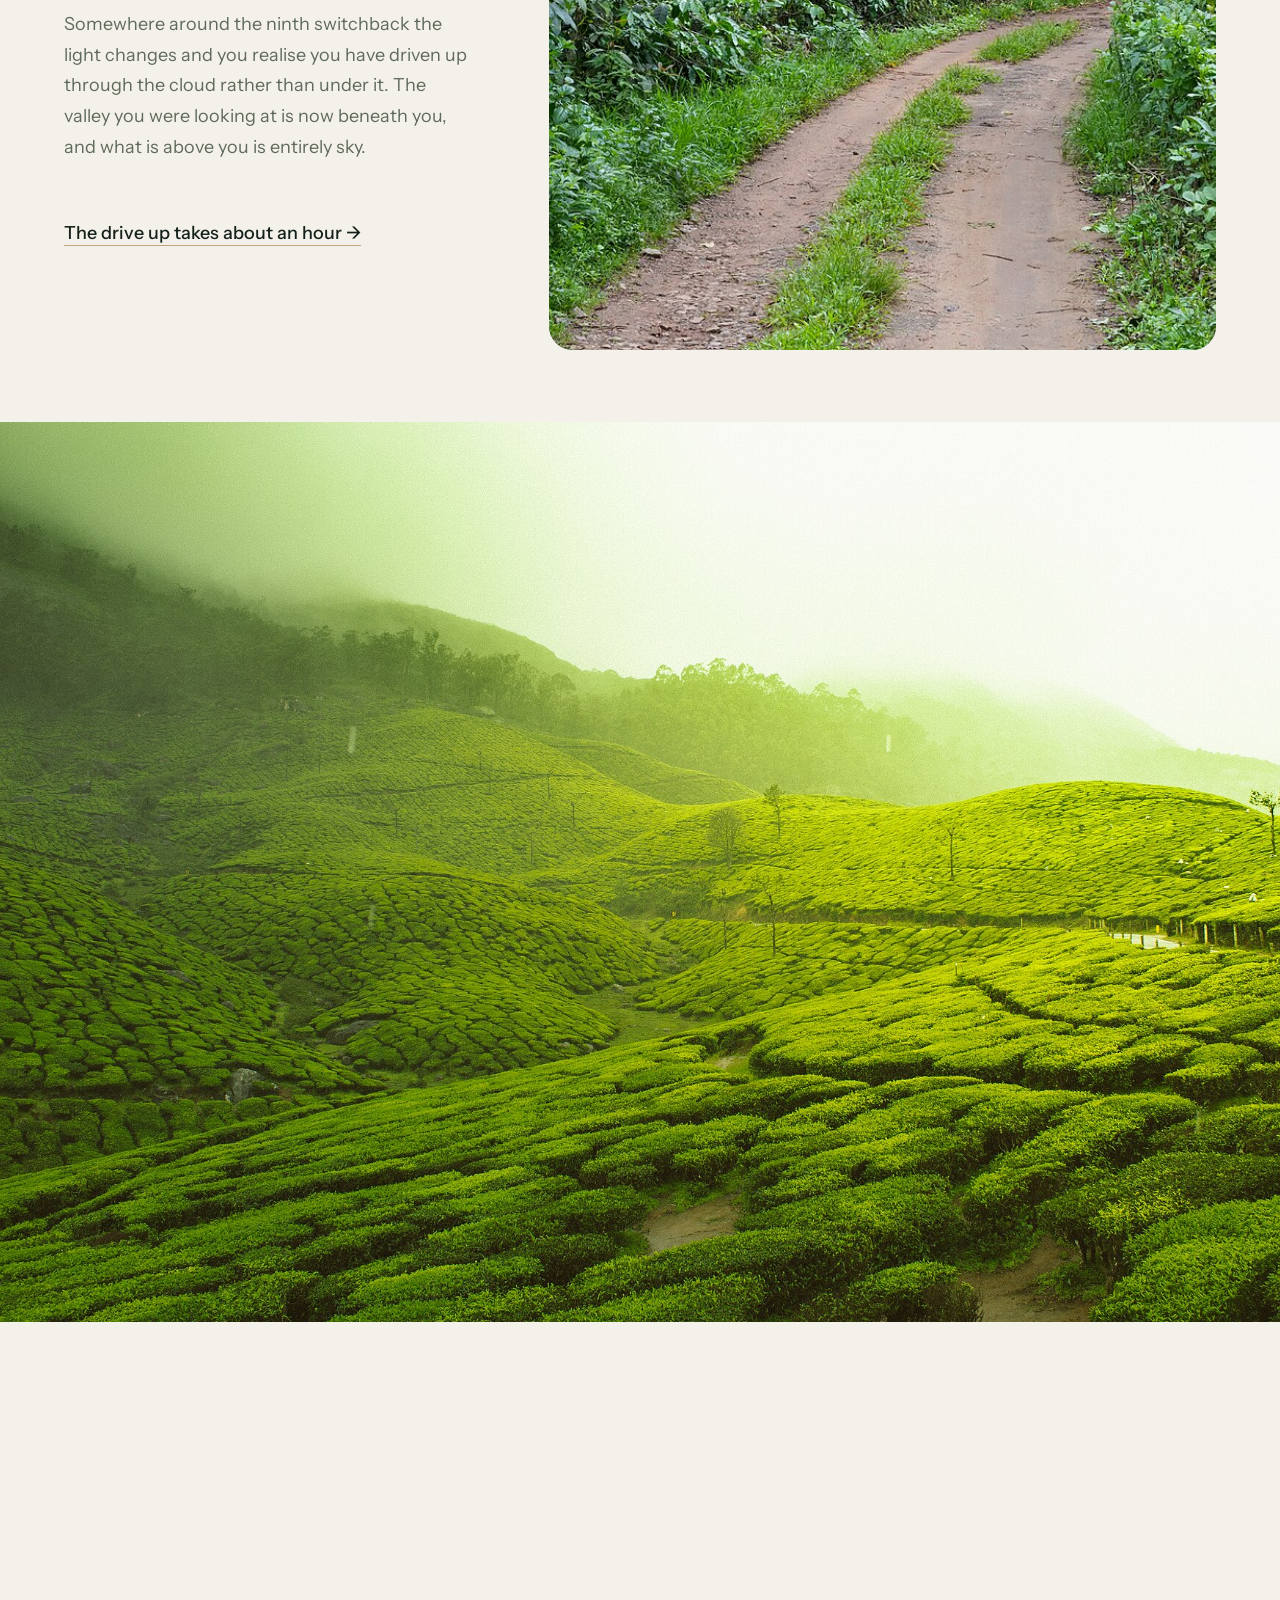
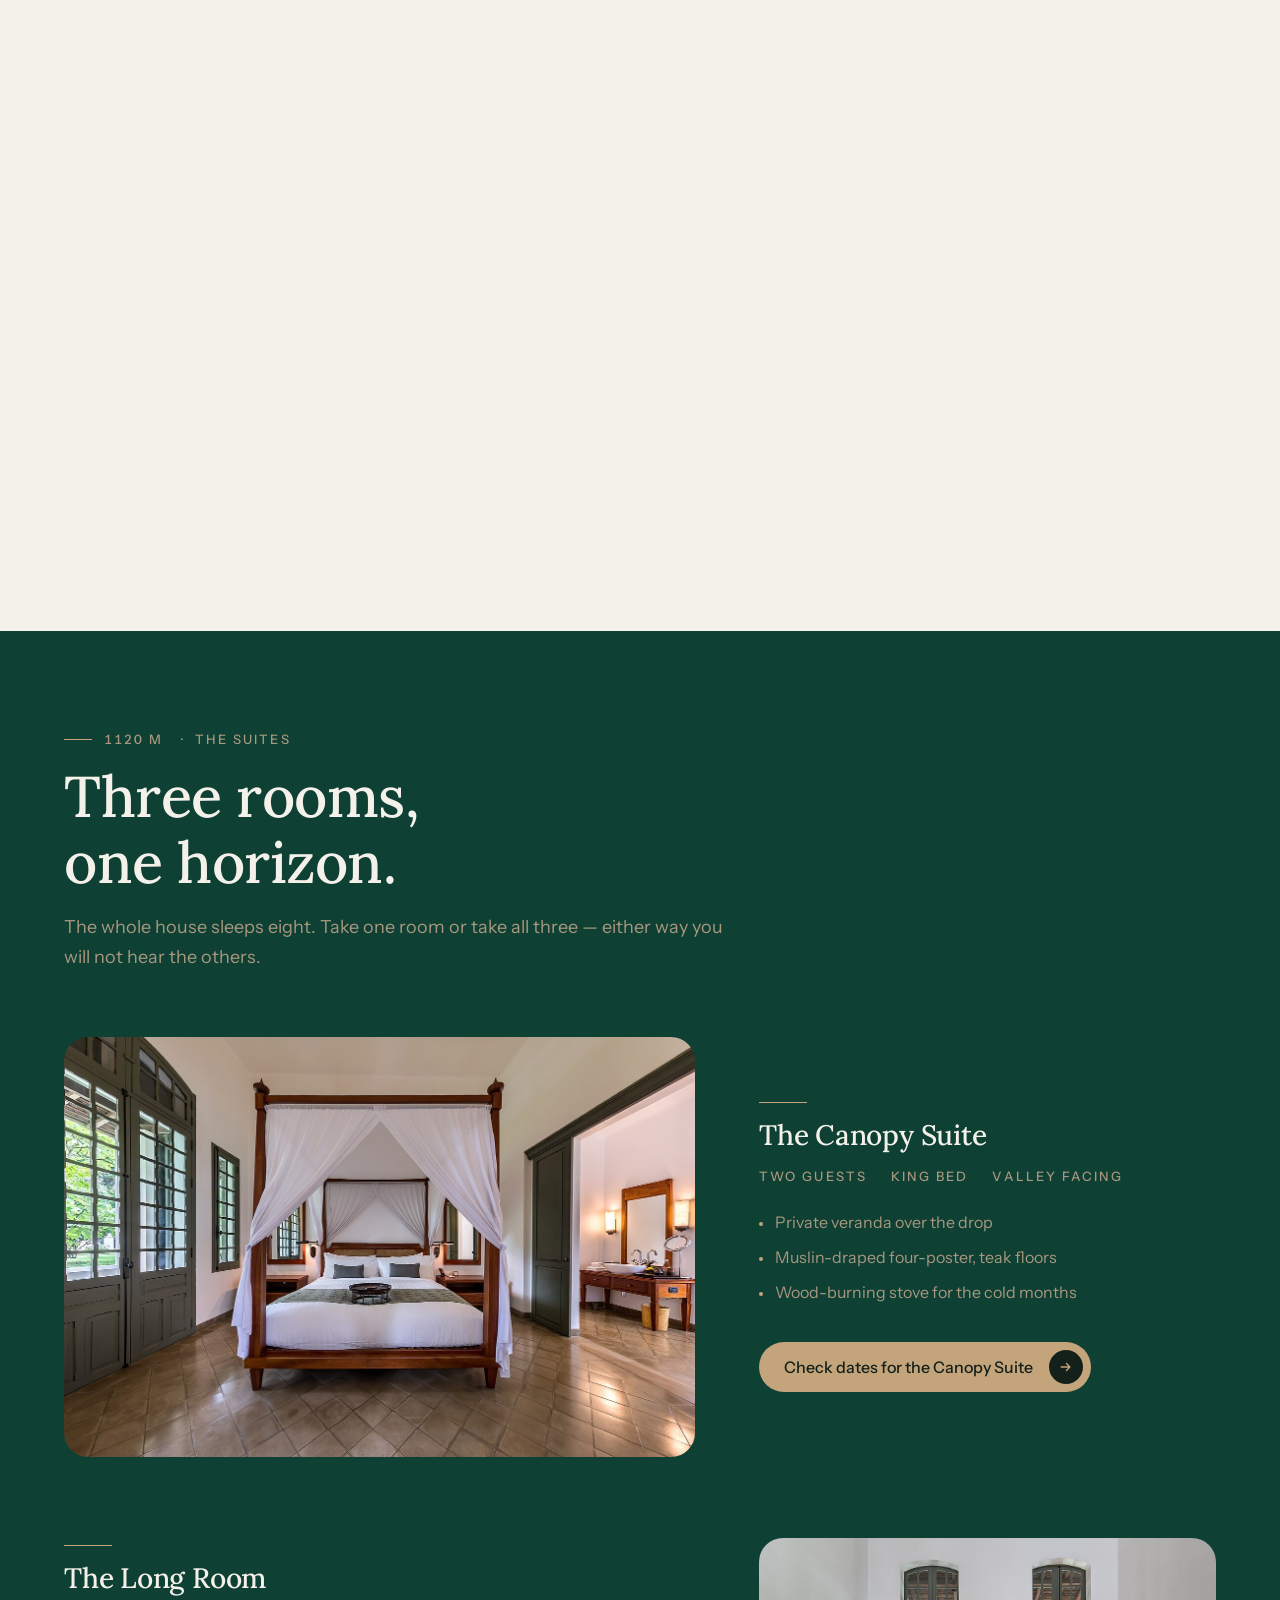
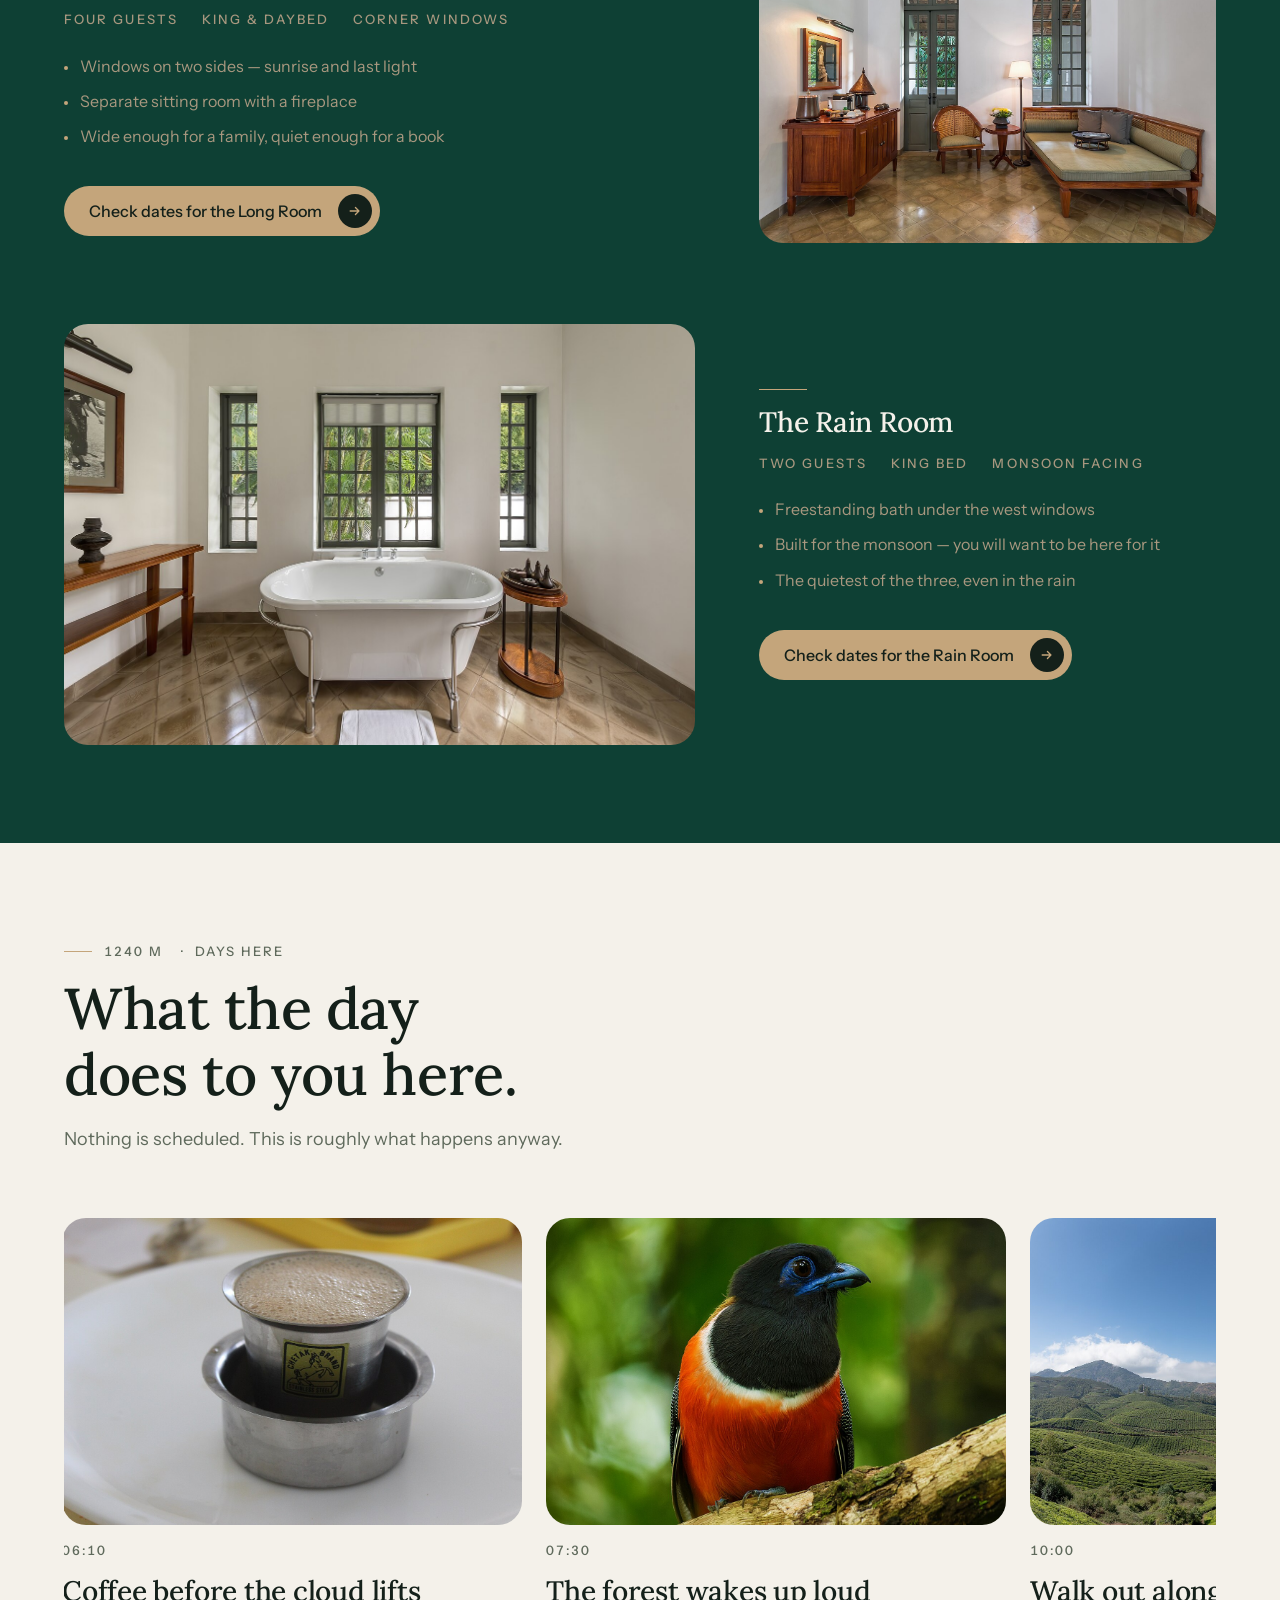
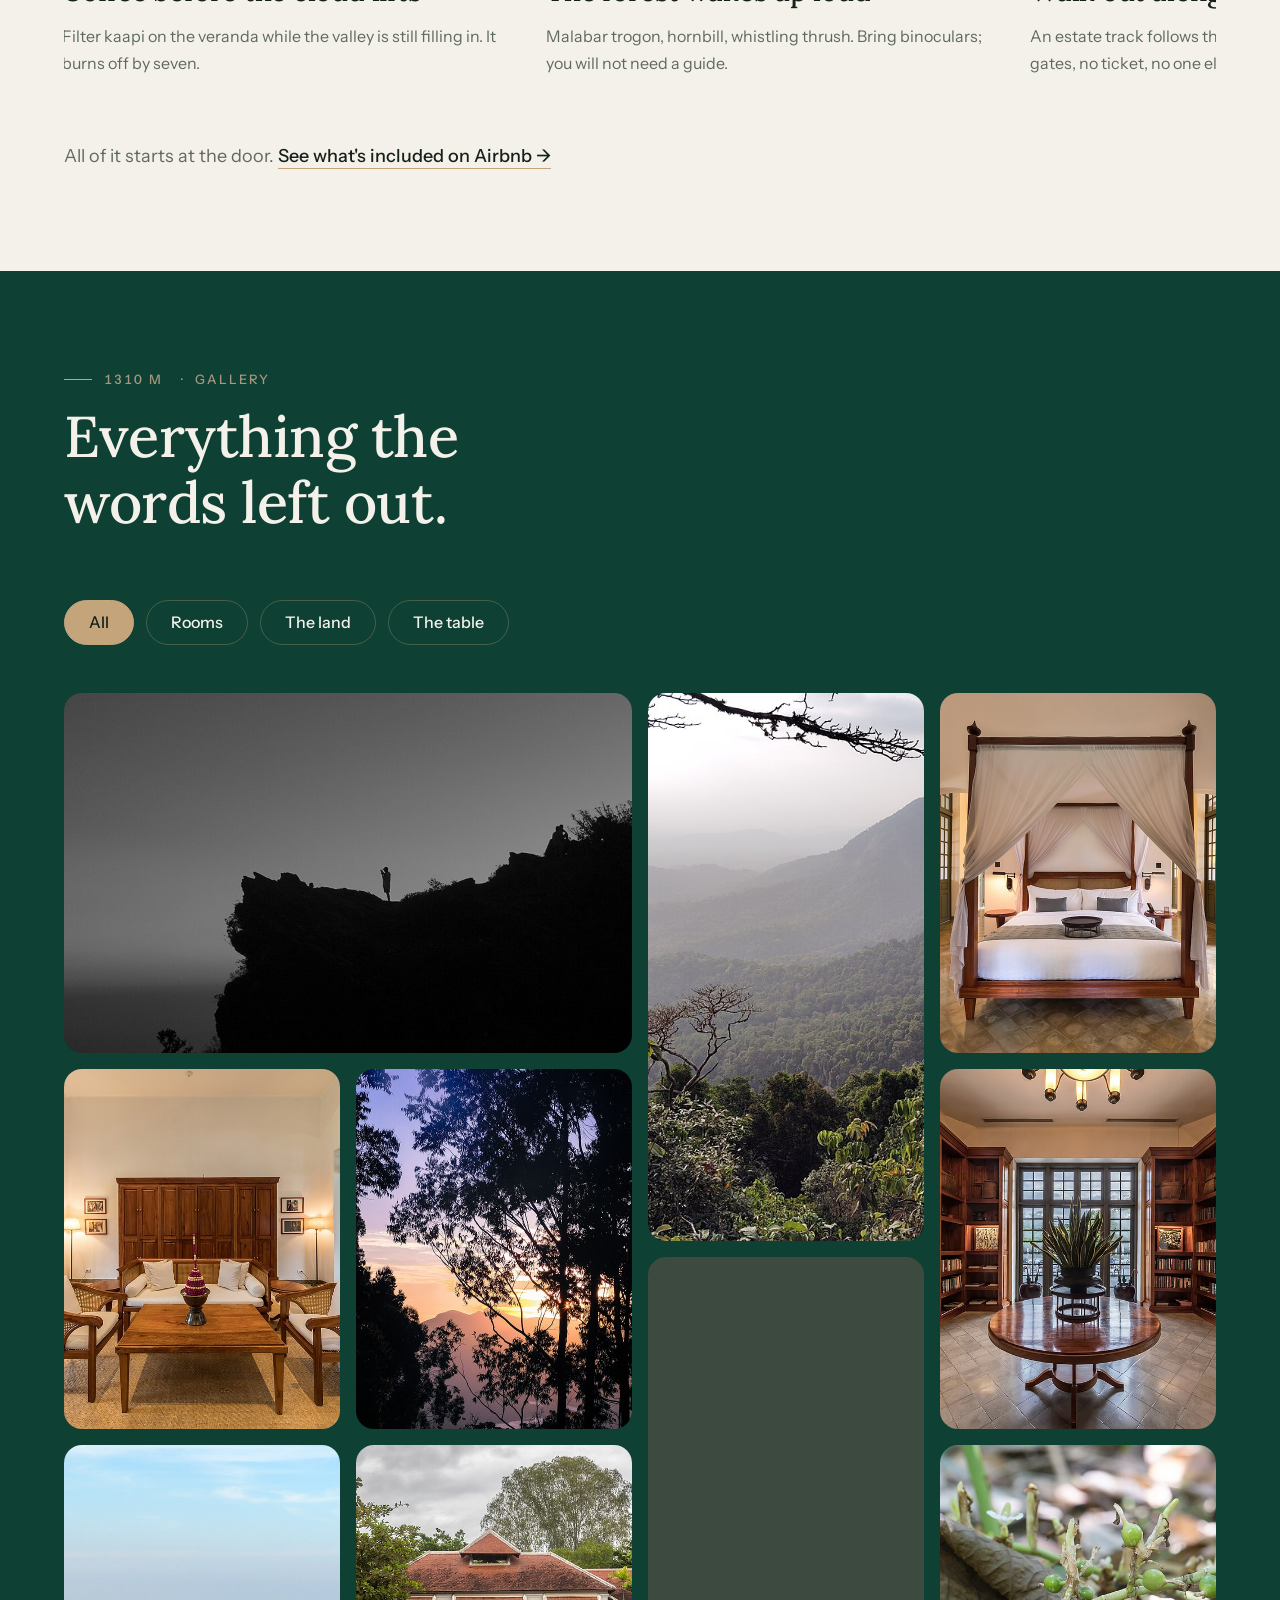
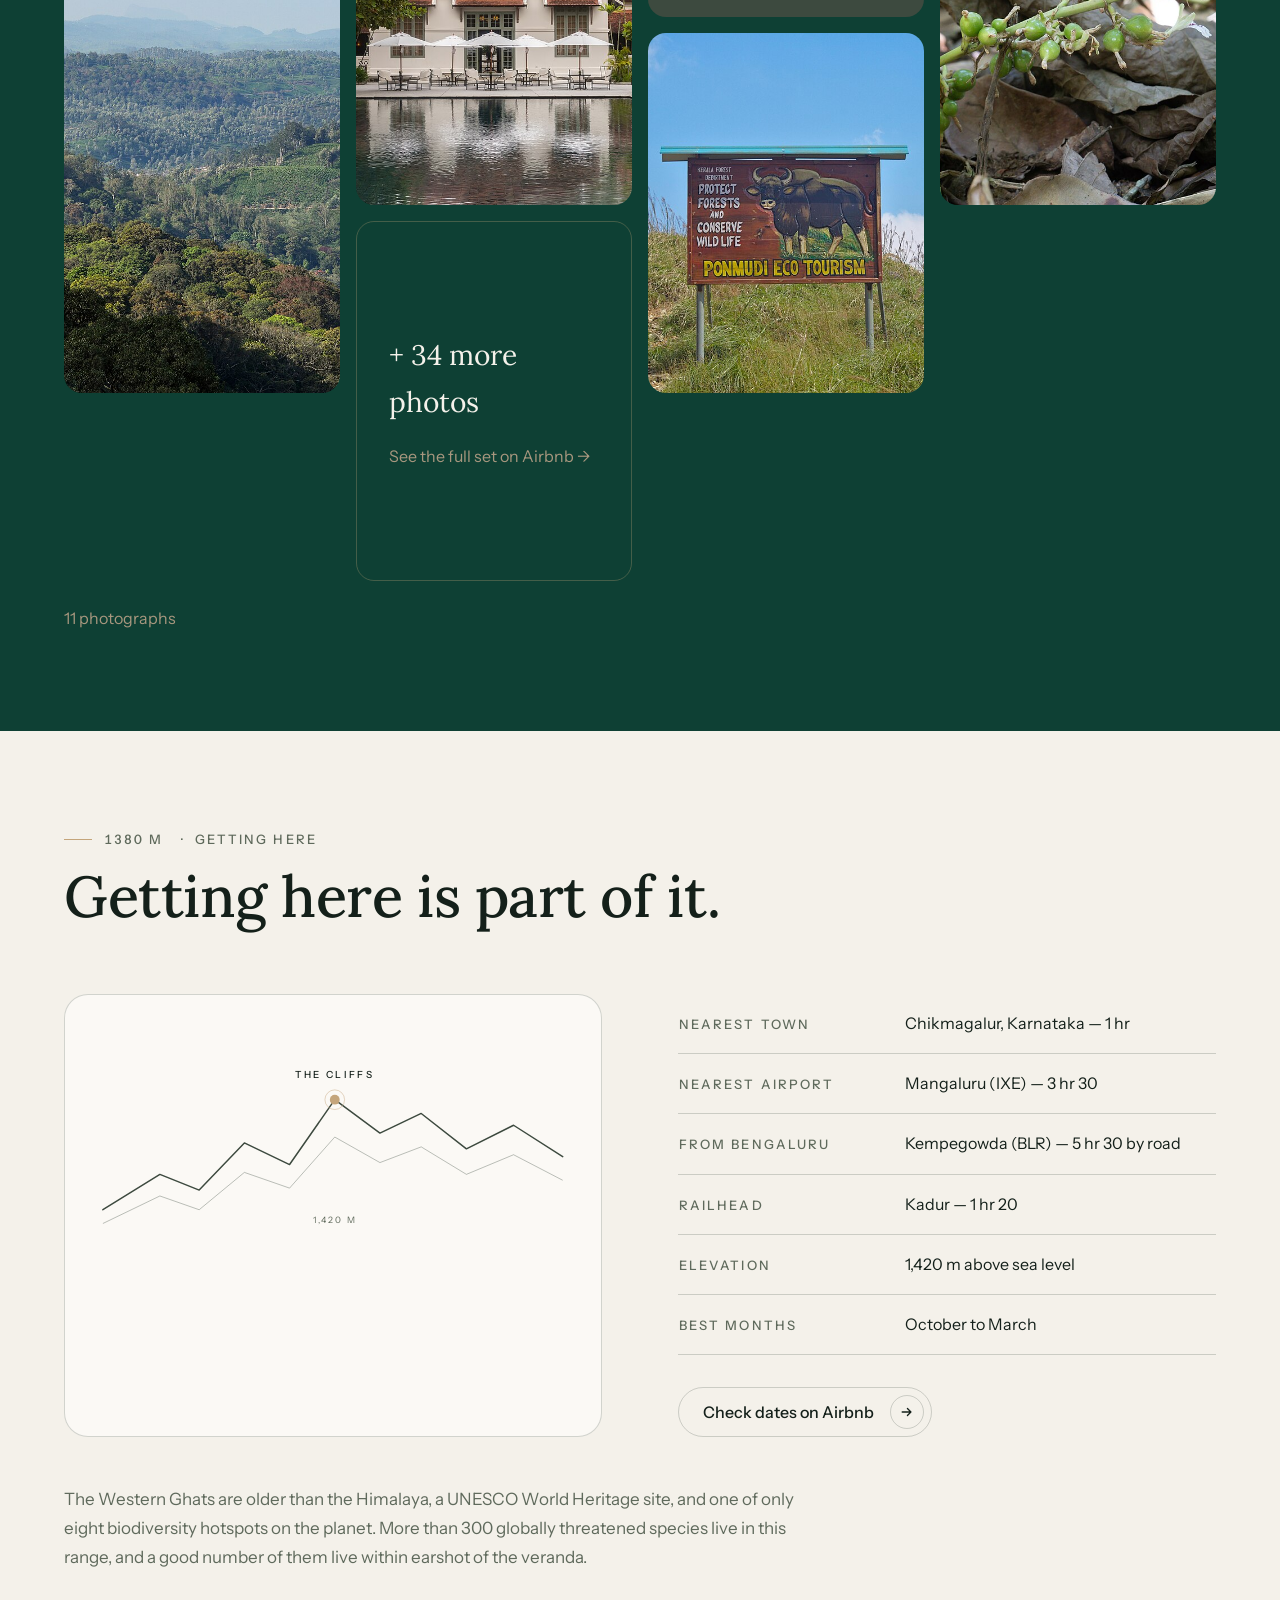
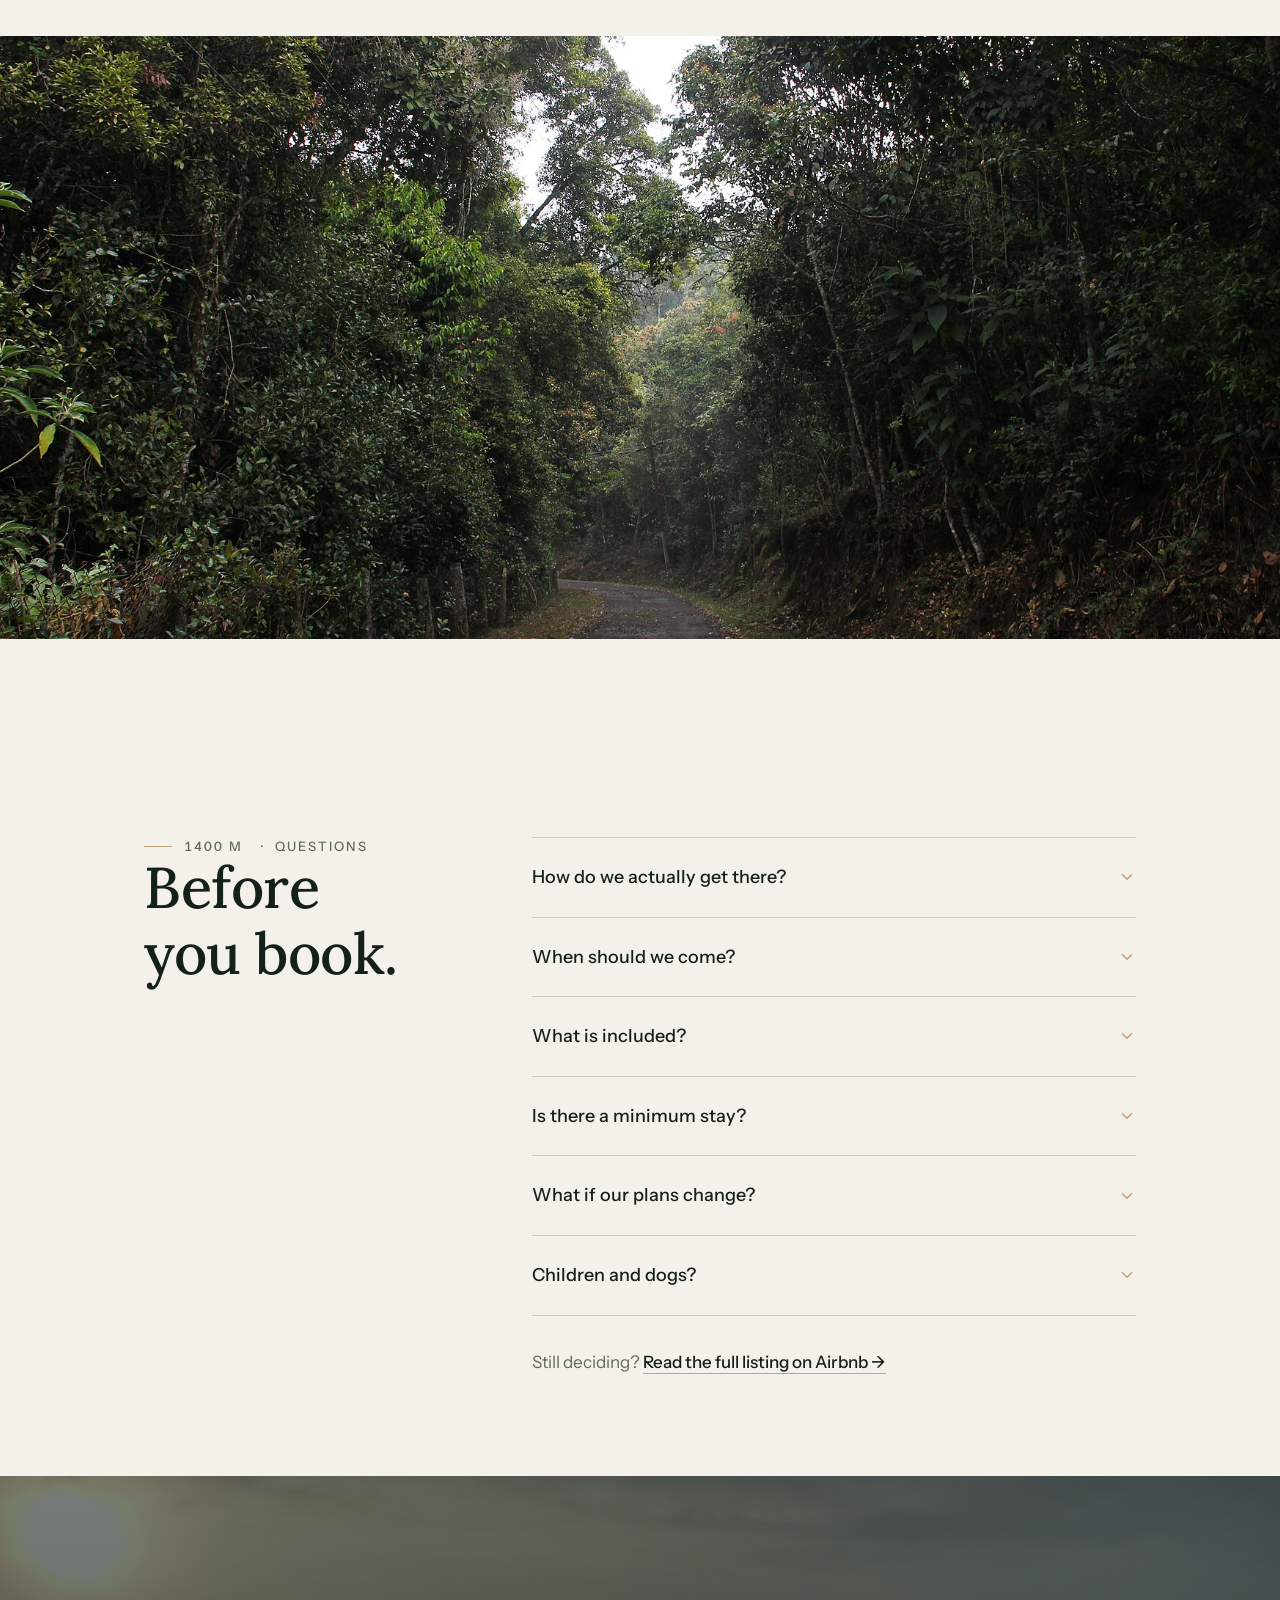
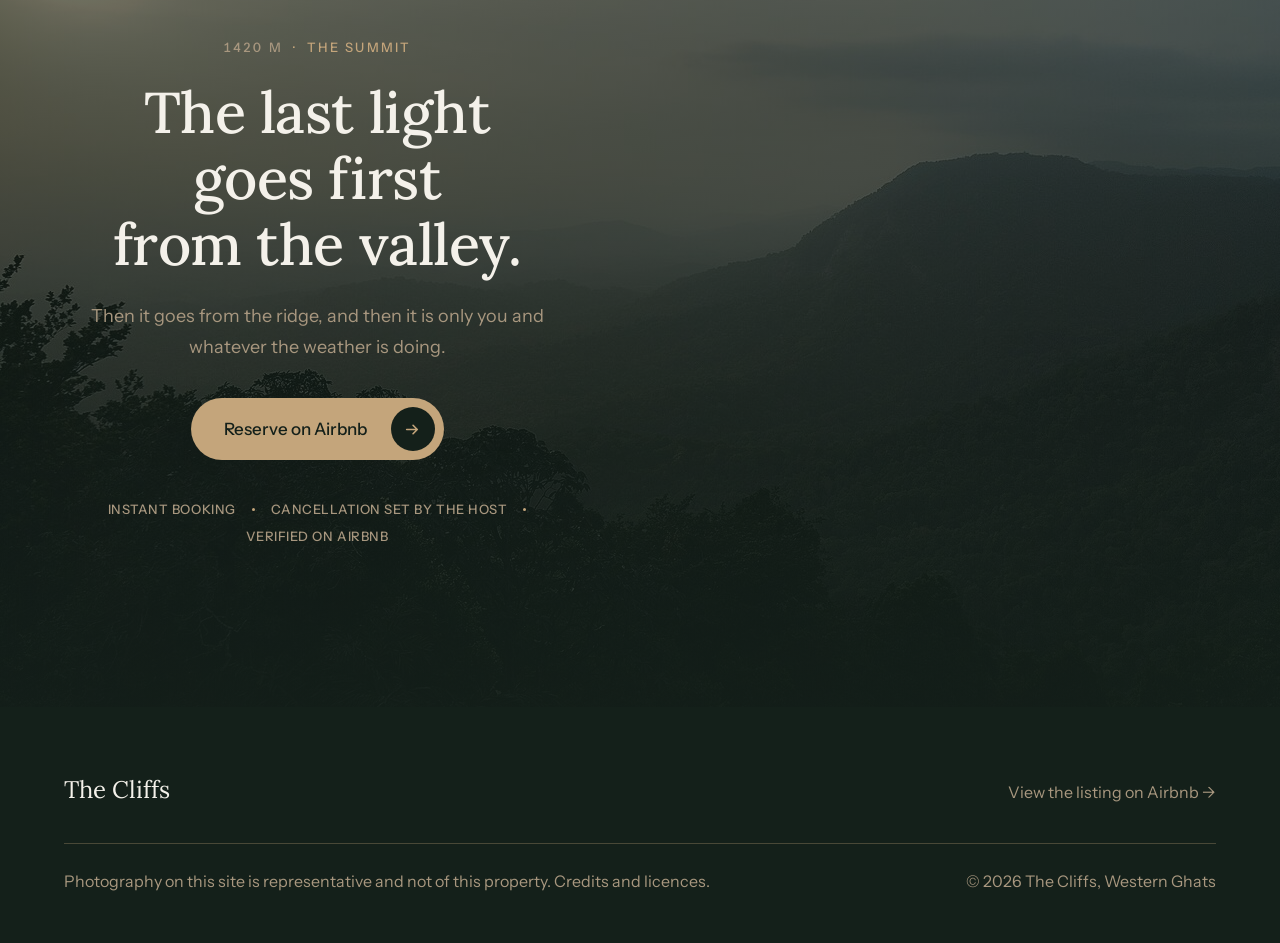
==== commit b8f0dbe3: "Remove the elevation spine; swap Bodoni for Lora THE SPINE is gone — markup, CSS, js/03-ascent.js an" ====
--- a/index.html
+++ b/index.html
@@ -49,7 +49,7 @@
      This is safe here specifically because the @font-face fallbacks in
      01-tokens.css are metric-adjusted (size-adjust / ascent-override), so
      the fallback occupies identical space and a miss costs no layout. -->
-<link rel="stylesheet" href="https://fonts.googleapis.com/css2?family=Bodoni+Moda:ital,opsz,wght@0,6..96,400..500;1,6..96,400..500&family=Instrument+Sans:wght@400;500&display=optional">
+<link rel="stylesheet" href="https://fonts.googleapis.com/css2?family=Lora:ital,wght@0,400..600;1,400..600&family=Instrument+Sans:wght@400;500&display=optional">
 
 <link rel="stylesheet" href="css/01-tokens.css">
 <link rel="stylesheet" href="css/02-base.css">
@@ -65,12 +65,6 @@
 <body>
 
 <a class="skip-link" href="#main">Skip to content</a>
-
-<!-- ═══ The Ascent — elevation spine (desktop only, decorative) ═══ -->
-<div class="spine" aria-hidden="true">
-  <div class="spine__track"><div class="spine__fill"></div></div>
-  <div class="spine__readout"><span data-ascent-readout>840 M</span></div>
-</div>
 
 <header class="nav" id="nav">
   <div class="container nav__inner">
@@ -923,7 +917,6 @@
 <script src="js/00-config.js" defer></script>
 <script src="js/01-images.js" defer></script>
 <script src="js/02-nav.js" defer></script>
-<script src="js/03-ascent.js" defer></script>
 <script src="js/04-reveal.js" defer></script>
 <script src="js/05-motion.js" defer></script>
 <script src="js/06-gallery.js" defer></script>
--- a/css/01-tokens.css
+++ b/css/01-tokens.css
@@ -127,46 +127,58 @@
 
   /* --- Typography ------------------------------------------------------- */
 
-  --font-display: 'Bodoni Moda', 'Bodoni Fallback', Didot, Georgia, serif;
+  /* Lora, not Bodoni Moda.
+
+     Bodoni is a Didone: its whole character is the extreme jump between
+     thick stems and hairline thins. That is beautiful in print at size and
+     a liability on a screen, because the thins fall below one device pixel
+     and simply stop being drawn — the note this block used to carry said as
+     much ("Bodoni's hairlines vanish below ~1.75rem"), and every heading
+     under about 34px was hitting it. Nothing about weight or optical size
+     fixes it; the contrast between strokes IS the typeface.
+
+     Lora is a low-contrast serif: its thin strokes are a fraction of the
+     stem rather than a hairline, so they survive at any size a heading is
+     ever set at. It keeps the warmth and the editorial feel the page is
+     built around, and it has real italics, which the accent lines use.  */
+  --font-display: 'Lora', 'Lora Fallback', Georgia, 'Times New Roman', serif;
   --font-body:    'Instrument Sans', 'Instrument Fallback', 'Segoe UI', system-ui, sans-serif;
 
-  /* Bodoni's hairlines vanish below ~1.75rem. Anything smaller uses body. */
-  --display-opsz: 96;
-  --display-wght: 400;
-
-  /* Type scale — 1.25 ratio, fluid at the top end */
+  /* Lora has no optical-size axis and does not need one — that axis only
+     existed to manage Bodoni's stroke contrast. Weight alone now. */
+  --display-wght: 500;
+
+  /* Type scale — 1.25 ratio, fluid at the top end.
+     The bottom four steps are each up a notch: 16px body, 15px small, 12px
+     labels and 11px micro were all technically legible and none of them
+     were comfortable, which is a different test and the one that matters. */
   --t-hero:    clamp(3rem, 8vw, 7rem);
   --t-h2:      clamp(2.25rem, 4.5vw, 3.75rem);
   --t-h3:      clamp(1.5rem, 2.2vw, 2.125rem);
-  --t-lead:    clamp(1.0625rem, 1.35vw, 1.25rem);
-  --t-body:    1rem;
-  --t-small:   0.9375rem;
-  --t-label:   0.75rem;      /* tracked uppercase labels */
-  --t-micro:   0.6875rem;
-
-  --lh-display: 0.98;
-  --lh-heading: 1.08;
-  --lh-body:    1.75;
-  --ls-display: -0.015em;    /* Didones want near-zero tracking at size */
+  --t-lead:    clamp(1.125rem, 1.4vw, 1.3125rem);
+  --t-body:    1.0625rem;    /* 17px */
+  --t-small:   1rem;         /* 16px */
+  --t-label:   0.8125rem;    /* 13px — tracked uppercase labels */
+  --t-micro:   0.75rem;      /* 12px */
+
+  --lh-display: 1.02;
+  --lh-heading: 1.14;
+  --lh-body:    1.7;
+  /* Lora is a wider, rounder face than Bodoni and does not want the same
+     tightening — pulled in this far it starts to touch at display sizes. */
+  --ls-display: -0.008em;
 
   /* --- The hero headline ------------------------------------------------
      Set apart from the rest of the display type, because it is the only
-     heading on the site that does not sit on a flat ground — it lies over
-     sky, moving cloud and a photograph.
-
-     opsz is the whole point. Bodoni's optical-size axis makes the hairlines
-     thinner as it climbs, so 96 is "correct" for display sizes on paper and
-     precisely wrong over imagery: those hairlines are what disappear into a
-     bright cloud. Dropping to 68 and taking the weight to 500 keeps it
-     unmistakably Didone while giving the thin strokes enough body to hold
-     against anything behind them.
-
-     Tighter tracking than --ls-display for the same reason it is set larger:
-     at this size the letterforms need to knit into words rather than sit as
-     separate shapes.                                                       */
-  --hero-opsz: 68;
-  --hero-wght: 500;
-  --ls-hero:   -0.028em;
+     heading on the site that does not sit on a flat ground — it lies over a
+     photograph, where every stroke has to survive whatever is behind it.
+
+     Heavier than the other headings for that reason alone. The optical-size
+     axis that used to live here went with Bodoni: it existed to hold that
+     face's hairlines together over imagery, and Lora has no hairlines to
+     hold together.                                                        */
+  --hero-wght: 600;
+  --ls-hero:   -0.014em;
   --ls-label:   0.16em;
 
   /* --- Spacing — 8px base ----------------------------------------------- */
@@ -212,7 +224,6 @@
 
   --z-mist:     1;
   --z-content:  2;
-  --z-spine:    40;
   --z-nav:      50;
   --z-mobilebar:60;
   --z-lightbox: 100;
@@ -241,12 +252,17 @@
    WOFF2 would be CORS-blocked. The point is that the swap from fallback to
    webfont is a repaint, not a reflow — no layout shift.                      */
 
+/* Georgia first, not Didot. Georgia is the closest widely-installed face to
+   Lora — same low stroke contrast, similar generous x-height — where Didot
+   was the match for Bodoni and would now stand in for a face nothing like
+   it. size-adjust back to 100%: Lora and Georgia are already close on the
+   measure the old 94% was correcting for. */
 @font-face {
-  font-family: 'Bodoni Fallback';
-  src: local('Didot'), local('Bodoni MT'), local('Georgia'), local('Times New Roman');
-  size-adjust: 94%;
-  ascent-override: 90%;
-  descent-override: 22%;
+  font-family: 'Lora Fallback';
+  src: local('Georgia'), local('Times New Roman'), local('Times');
+  size-adjust: 100%;
+  ascent-override: 92%;
+  descent-override: 24%;
   line-gap-override: 0%;
 }
 
--- a/css/02-base.css
+++ b/css/02-base.css
@@ -74,7 +74,6 @@
 h1, h2, h3 {
   font-family: var(--font-display);
   font-weight: var(--display-wght);
-  font-variation-settings: 'opsz' var(--display-opsz);
   line-height: var(--lh-heading);
   letter-spacing: var(--ls-display);
   text-wrap: balance;
@@ -82,13 +81,13 @@
 
 h1 { font-size: var(--t-hero); line-height: var(--lh-display); }
 h2 { font-size: var(--t-h2); }
-h3 { font-size: var(--t-h3); font-variation-settings: 'opsz' 40; }
+h3 { font-size: var(--t-h3); }
 
 p { text-wrap: pretty; }
 
 /* --- Tracked uppercase label ---------------------------------------------
-   Used for eyebrows, altitude markers, amenity lines. Never Bodoni — at this
-   size its hairlines disappear.                                             */
+   Used for eyebrows, altitude markers, amenity lines. Always the sans: at
+   this size a serif is working against legibility, whatever the serif.                                             */
 
 .label {
   font-family: var(--font-body);
--- a/css/04-components.css
+++ b/css/04-components.css
@@ -332,7 +332,6 @@
   gap: var(--s-3);
   text-decoration: none;
   font-family: var(--font-display);
-  font-variation-settings: 'opsz' 40;
   font-size: 1.375rem;
   letter-spacing: -0.01em;
   flex: none;
@@ -722,7 +721,6 @@
 
 .footer__brand {
   font-family: var(--font-display);
-  font-variation-settings: 'opsz' 40;
   font-size: 1.5rem;
   color: var(--cream);
 }
--- a/css/05-sections.css
+++ b/css/05-sections.css
@@ -154,7 +154,6 @@
 
   /* Overrides the global h1 setting — see the --hero-* block in
      01-tokens.css for why this one heading is set differently. */
-  font-variation-settings: 'opsz' var(--hero-opsz);
   font-weight: var(--hero-wght);
   letter-spacing: var(--ls-hero);
 
@@ -253,7 +252,7 @@
 
 /* The line that opens the block below the stage. Back in the display face
    now that it is on pine rather than sharing a photograph with the name —
-   it was set in the sans to stop two sizes of Bodoni arguing over the same
+   it was set in the sans to stop two sizes of the display face arguing over
    picture, and that constraint is gone. */
 .hero__standfirst {
   font-family: var(--font-display);
@@ -301,7 +300,6 @@
    below covers everything else and looks nearly identical. */
 .place__lede::first-letter {
   font-family: var(--font-display);
-  font-variation-settings: 'opsz' 96;
   font-size: 3.6em;
   line-height: 0.82;
   float: left;
--- a/css/06-motion.css
+++ b/css/06-motion.css
@@ -1,5 +1,5 @@
 /* ============================================================================
-   06-motion.css — the Ascent, the mist, reveals, Ken Burns
+   06-motion.css — the mist, reveals, Ken Burns
 
    Rules enforced throughout:
      · Only `transform` and `opacity` are animated on scroll.
@@ -10,78 +10,13 @@
    ========================================================================= */
 
 
-/* ═══ The Ascent — elevation spine ═════════════════════════════════════════
-   The signature. You climb through cloud to reach a clifftop Ghats property,
-   so the page climbs with you: a hairline down the left edge with an altitude
-   readout that rises from 840 m at the hero to 1,420 m at the booking CTA.
-
-   Sections are marked by altitude rather than 01/02/03 because a numbered
-   marker is decoration unless the order carries information. Altitude does —
-   the climb is the reason the view exists.                                   */
-
-.spine {
-  --ascent-progress: 0;   /* 03-ascent.js overwrites this on scroll */
-  position: fixed;
-  top: 0;
-  left: clamp(14px, 2.2vw, 34px);
-  bottom: 0;
-  z-index: var(--z-spine);
-  display: none;
-  align-items: center;
-  pointer-events: none;
-}
-
-@media (min-width: 1180px) {
-  .spine { display: flex; }
-}
-
-.spine__track {
-  position: absolute;
-  top: 18vh;
-  bottom: 18vh;
-  left: 50%;
-  width: 1px;
-  background: var(--hairline);
-  transform: translateX(-50%);
-}
-
-/* Filled portion tracks scroll progress. scaleY on a transform-origin of top
-   is compositor-only — no layout, no paint. */
-.spine__fill {
-  position: absolute;
-  inset: 0;
-  background: var(--brass);
-  transform-origin: top;
-  transform: scaleY(var(--ascent-progress, 0));
-}
-
-.spine__readout {
-  position: relative;
-  transform: rotate(180deg);
-  writing-mode: vertical-rl;
-  font-family: var(--font-body);
-  font-size: var(--t-micro);
-  font-weight: 500;
-  letter-spacing: 0.18em;
-  font-variant-numeric: tabular-nums;
-  color: var(--ink-2);
-  background: var(--bg);
-  padding-block: var(--s-3);
-  transition: color var(--dur-mid) var(--ease-soft);
-}
-
-/* Over a dark section the readout must flip, or it vanishes */
-.spine.is-over-dark .spine__readout { color: var(--stone); background: var(--pine); }
-.spine.is-over-dark .spine__track { background: var(--hairline-dark); }
-
-/* The hero is a full-bleed photo card inset only a few pixels from the
-   viewport edge, so the spine would otherwise sit on top of the photograph.
-   Better to let it arrive: you start at the foot of the climb, and the
-   altimeter fades in once you actually begin ascending. */
-.spine { transition: opacity var(--dur-mid) var(--ease-soft); }
-.spine.is-hidden { opacity: 0; }
-
-/* Mobile keeps the idea, drops the chrome: altitude survives as an eyebrow */
+/* ═══ Altitude eyebrow ═════════════════════════════════════════════════════
+   All that survives of the elevation spine that used to run down the left
+   edge. The fixed hairline and its rotated altitude readout are gone: a
+   decorative rail pinned over the page competes with the content it is
+   annotating, and its vertical type was the least legible thing on the
+   site. The altitude itself still earns its place inline.                  */
+
 .altitude {
   color: var(--ink-2);
   font-variant-numeric: tabular-nums;
